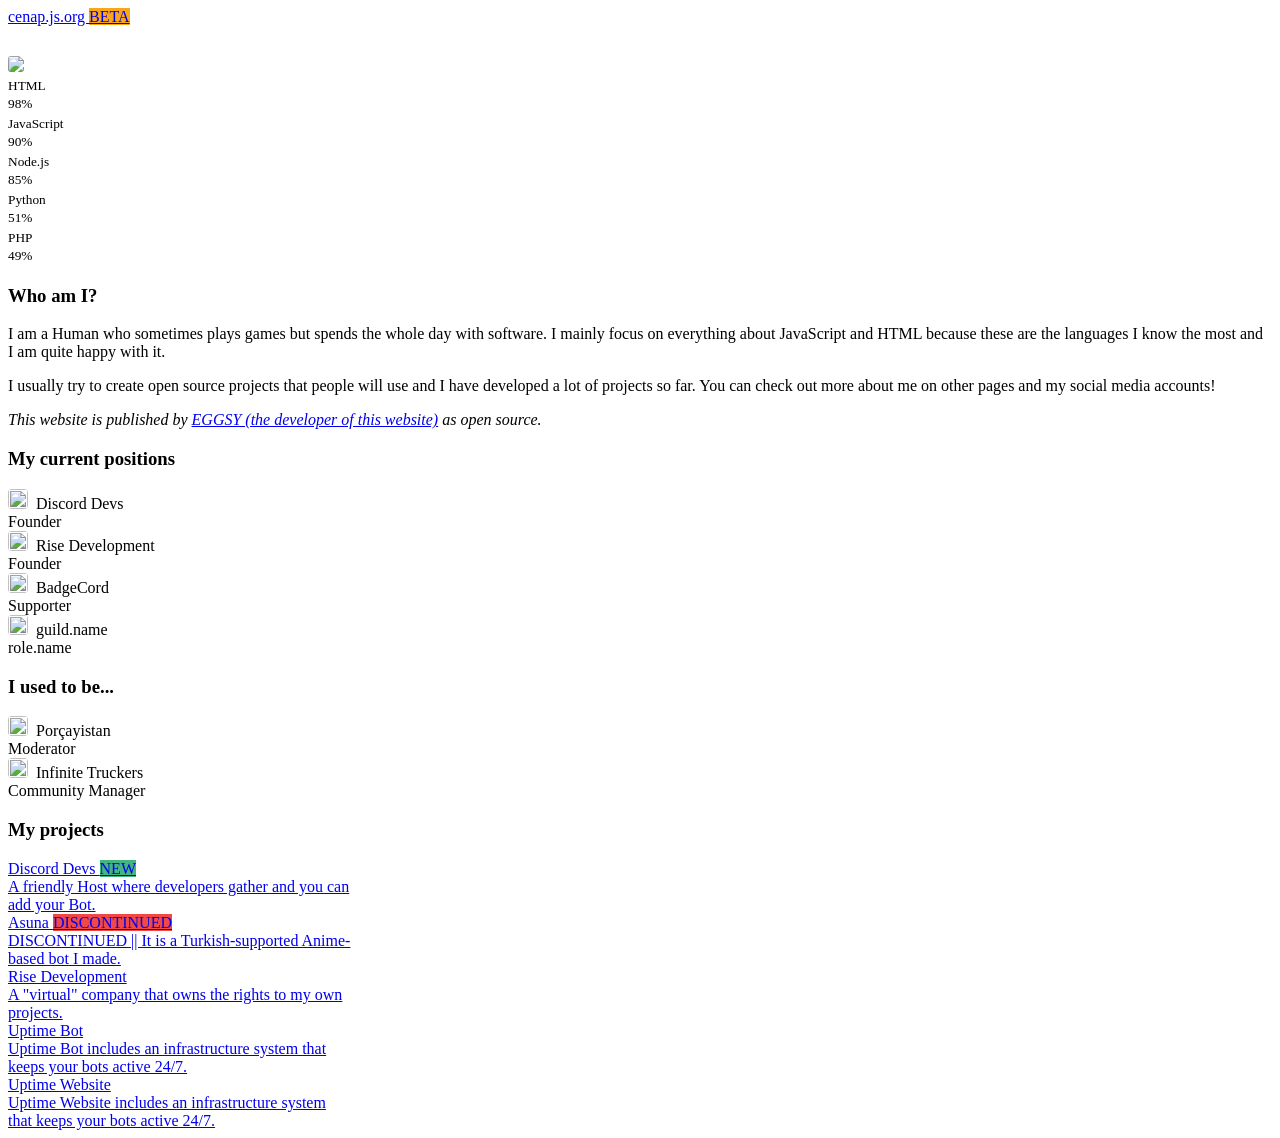
==== index.html @ 26b60f95 "Update index.html" ====
<!doctype html>
<html data-n-head-ssr lang="en">
  <head >
    <title>Homepage - cenap.js.org</title>
    <meta data-n-head="ssr" charset="utf-8">
    <meta data-n-head="ssr" data-hid="og:site_name" name="og:site_name" content="cenap.js.org">
    <meta data-n-head="ssr" name="viewport" content="width=device-width, initial-scale=1">
    <meta data-n-head="ssr" data-hid="theme-color" name="theme-color" content="#200505">
    <meta data-n-head="ssr" data-hid="description" name="description" content="cenap, Turkish developer who always tries to improve her skills, is currently working with HTML, JavaScript, PHP, Python.">
    <meta data-n-head="ssr" data-hid="og:description" name="og:description" content="cenap, Turkish developer who always tries to improve her skills, is currently working with HTML, JavaScript, PHP, Python.">
    <meta property="og:title" content="Homepage - cenap.js.org">
     <meta name="og:image" content="https://cdn.discordapp.com/attachments/734701699775725598/767096784459399178/WebsiteEmbedIcon.png">
    <link rel="shortcut icon" type="image/png" href="https://cdn.discordapp.com/attachments/734701699775725598/767096294295863336/WebsiteShortcutIconSADECE-RED.png" />
    <link data-n-head="ssr" rel="stylesheet" type="text/css" href="https://fonts.googleapis.com/css?family=Roboto:100,300,400,500,700,900&amp;display=swap">
    <link data-n-head="ssr" rel="stylesheet" type="text/css" href="https://cdn.jsdelivr.net/npm/@mdi/font@latest/css/materialdesignicons.min.css">
    <link type="text/css" rel="stylesheet" href="/css/cenap.css"/>

  </head>
  <body >
    <div data-server-rendered="true" id="__nuxt"><!----><div id="__layout"><div data-app="true" id="app" class="v-application v-application--is-ltr theme--dark" data-v-632c2c7b><div class="v-application--wrap"><header class="v-sheet theme--dark v-toolbar v-toolbar--dense v-app-bar v-app-bar--fixed" style="height:48px;margin-top:0px;transform:translateY(0px);left:0px;right:0px;" data-v-632c2c7b><div class="v-toolbar__content" style="height:48px;"><div class="container d-flex" data-v-632c2c7b><div class="logo" data-v-632c2c7b><a href="/" aria-current="page" title="Go to homepage" class="nuxt-link-exact-active nuxt-link-active" data-v-632c2c7b>cenap.js.org <span class="new v-align:middle text:xxsmall" style="background-color:#faa61a;" data-v-ecb990cc>BETA</span></a></div> <div class="spacer" data-v-632c2c7b></div> <div data-v-632c2c7b><small data-v-632c2c7b> </small></div></div></div></header> <div class="container page" data-v-632c2c7b><div class="row no-gutters" data-v-ecb990cc data-v-ecb990cc data-v-632c2c7b><div class="col col-2" data-v-ecb990cc data-v-ecb990cc><img src="https://cdn.discordapp.com/avatars/471783967167741964/a_9d729975618e6f426159a9eb03729690.webp" style="border-radius:3px;width:190px;" draggable="false"><div aria-label="personal-image" role="img" title="Do you think I am cute :3" class="v-image v-responsive avatar theme--dark" data-v-ecb990cc><div class="v-image__image v-image__image--preload v-image__image--cover" style="background-image:;background-position:center center;"></div><div class="v-responsive__content"></div></div> <div class="skills" data-v-ecb990cc><div data-v-ecb990cc><small data-v-ecb990cc>HTML</small> <div role="progressbar" aria-valuemin="0" aria-valuemax="100" aria-valuenow="98" class="v-progress-linear progress theme--dark" style="height:20px;" data-v-ecb990cc><div class="v-progress-linear__background" style="opacity:0.3;left:98%;width:20%;background-color:#e54c21;border-color:#e54c21;"></div><div class="v-progress-linear__buffer"></div><div class="v-progress-linear__determinate" style="width:98%;background-color:#e54c21;border-color:#e54c21;"></div><div class="v-progress-linear__content"><small data-v-ecb990cc>98%</small></div></div></div><div data-v-ecb990cc><small data-v-ecb990cc>JavaScript</small> <div role="progressbar" aria-valuemin="0" aria-valuemax="100" aria-valuenow="95" class="v-progress-linear progress theme--dark" style="height:20px;" data-v-ecb990cc><div class="v-progress-linear__background" style="opacity:0.3;left:90%;width:100%;background-color:#ffca28;border-color:#ffca28;"></div><div class="v-progress-linear__buffer"></div><div class="v-progress-linear__determinate" style="width:90%;background-color:#ffca28;border-color:#ffca28;"></div><div class="v-progress-linear__content"><small data-v-ecb990cc>90%</small></div></div></div><div data-v-ecb990cc><small data-v-ecb990cc>Node.js</small> <div role="progressbar" aria-valuemin="0" aria-valuemax="100" aria-valuenow="85" class="v-progress-linear progress theme--dark" style="height:20px;" data-v-ecb990cc><div class="v-progress-linear__background" style="opacity:0.3;left:85%;width:15%;background-color:#75ac64;border-color:#75ac64;"></div><div class="v-progress-linear__buffer"></div><div class="v-progress-linear__determinate" style="width:85%;background-color:#75ac64;border-color:#75ac64;"></div><div class="v-progress-linear__content"><small data-v-ecb990cc>85%</small></div></div></div><div data-v-ecb990cc><small data-v-ecb990cc>Python</small> <div role="progressbar" aria-valuemin="0" aria-valuemax="100" aria-valuenow="49" class="v-progress-linear progress theme--dark" style="height:20px;" data-v-ecb990cc><div class="v-progress-linear__background" style="opacity:0.3;left:51%;width:100%;background-color:#386e9d;border-color:#386e9d;"></div><div class="v-progress-linear__buffer"></div><div class="v-progress-linear__determinate" style="width:51%;background-color:#386e9d;border-color:#386e9d;"></div><div class="v-progress-linear__content"><small data-v-ecb990cc>51%</small></div></div></div><div data-v-ecb990cc><small data-v-ecb990cc>PHP</small> <div role="progressbar" aria-valuemin="0" aria-valuemax="100" aria-valuenow="51" class="v-progress-linear progress theme--dark" style="height:20px;" data-v-ecb990cc><div class="v-progress-linear__background" style="opacity:0.3;left:49%;width:100%;background-color:#777bb3;border-color:#777bb3;"></div><div class="v-progress-linear__buffer"></div><div class="v-progress-linear__determinate" style="width:49%;background-color:#777bb3;border-color:#777bb3;"></div><div class="v-progress-linear__content"><small data-v-ecb990cc>49%</small></div></div></div></div> <div class="socials" data-v-ecb990cc><div data-v-ecb990cc><a href="https://youtube.com/c/cenapdev" target="_blank" class="v-btn v-btn--flat v-btn--icon v-btn--round theme--dark v-size--default"><span class="v-btn__content"><i aria-hidden="true" class="v-icon notranslate mdi mdi-youtube theme--dark"></i></span></a><a href="https://twitter.com/cenapdev_" target="_blank" class="v-btn v-btn--flat v-btn--icon v-btn--round theme--dark v-size--default"><span class="v-btn__content"><i aria-hidden="true" class="v-icon notranslate mdi mdi-twitter theme--dark"></i></span></a><a href="https://discord.gg/T4BMtSu" target="_blank" class="v-btn v-btn--flat v-btn--icon v-btn--round theme--dark v-size--default"><span class="v-btn__content"><i aria-hidden="true" class="v-icon notranslate mdi mdi-discord theme--dark"></i></span></a><a href="https://instagram.com/cenapdev_" target="_blank" class="v-btn v-btn--flat v-btn--icon v-btn--round theme--dark v-size--default"><span class="v-btn__content"><i aria-hidden="true" class="v-icon notranslate mdi mdi-instagram theme--dark"></i></span></a><a href="https://github.com/cenapdev" target="_blank" class="v-btn v-btn--flat v-btn--icon v-btn--round theme--dark v-size--default"><span class="v-btn__content"><i aria-hidden="true" class="v-icon notranslate mdi mdi-github theme--dark"></i></span></a></div></div></div> <div class="information col-md-5 col" data-v-ecb990cc data-v-ecb990cc><h3 class="font-weight-light text-uppercase" data-v-ecb990cc>Who am I?</h3> <p data-v-ecb990cc>
      I am a Human who sometimes plays games but spends the whole day with software.
      I mainly focus on everything about JavaScript and HTML because these are the languages I know the most and I am quite happy with it.
    </p> <p data-v-ecb990cc>
      I usually try to create open source projects that people will use and I have developed a lot of projects so far.
      You can check out more about me on other pages and my social media accounts!
    </p>
       <p data-v-ecb990cc>
        <i>This website is published by <a href="https://eggsy.xyz" target="_blank" class="text-decoration-none" data-v-ecb990cc>EGGSY (the developer of this website)</a> as open source.</i>
    </p>
      <h3 class="font-weight-light text-uppercase" data-v-ecb990cc>My current positions</h3> <div class="positions" data-v-ecb990cc><div data-v-ecb990cc><div data-v-ecb990cc><div aria-label="logo" role="img" class="v-image v-responsive logo theme--dark" data-v-ecb990cc><div class="v-image__image v-image__image--preload v-image__image--cover" style="background-image:;background-position:center center;"></div><div class="v-responsive__content"></div></div><img src="https://cdn.discordapp.com/attachments/734701699775725598/766994392363171850/discorddevs.png" style="width:20px;height:20px;border-radius:4px;" draggable="false"><span data-v-ecb990cc> &nbsp;Discord Devs</span></div> <div data-v-ecb990cc><span data-v-ecb990cc>Founder</span> <a href="https://discord.gg/T4BMtSu" target="_blank" data-v-ecb990cc><i aria-hidden="true" class="v-icon notranslate mdi mdi-open-in-new theme--dark" data-v-ecb990cc></i></a></div></div><div data-v-ecb990cc><div data-v-ecb990cc><div aria-label="logo" role="img" class="v-image v-responsive logo theme--dark" data-v-ecb990cc><div class="v-image__image v-image__image--preload v-image__image--cover" style="background-image:;background-position:center center;"></div><div class="v-responsive__content"></div></div><img src="https://cdn.discordapp.com/attachments/734701699775725598/766999861459419136/Rise_Dev.png" style="width:20px;height:20px;border-radius:4px;" draggable="false"><span data-v-ecb990cc> &nbsp;Rise Development</span></div> <div data-v-ecb990cc><span data-v-ecb990cc>Founder</span> <a href="https://github.com/Rise-Development/?utm_source=cenap.js.org" target="_blank" data-v-ecb990cc><i aria-hidden="true" class="v-icon notranslate mdi mdi-open-in-new theme--dark" data-v-ecb990cc></i></a></div></div><div data-v-ecb990cc><div data-v-ecb990cc><div aria-label="logo" role="img" class="v-image v-responsive logo theme--dark" data-v-ecb990cc><div class="v-image__image v-image__image--preload v-image__image--cover" style="background-image:;background-position:center center;"></div><div class="v-responsive__content"></div></div><img src="https://pro2-bar-s3-cdn-cf.myportfolio.com/b49e149a-827f-40ef-a08c-d4e674d45b8f/1e132fae-1800-4d84-b42d-f4797f6badba_carw_1x1x32.png?h=920f38ac380dfebbf0f6cbce3c2b706e" style="width:20px;height:20px;border-radius:4px;" draggable="false"><span data-v-ecb990cc> &nbsp;BadgeCord</span></div> <div data-v-ecb990cc><span data-v-ecb990cc>Supporter</span> <a href="https://badgecord.com/?utm_source=cenap.js.org" target="_blank" data-v-ecb990cc><i aria-hidden="true" class="v-icon notranslate mdi mdi-open-in-new theme--dark" data-v-ecb990cc></i></a></div></div><div data-v-ecb990cc><div data-v-ecb990cc><div aria-label="logo" role="img" class="v-image v-responsive logo theme--dark" data-v-ecb990cc><div class="v-image__image v-image__image--preload v-image__image--cover" style="background-image:;background-position:center center;"></div><div class="v-responsive__content"></div></div><img src="https://cdn.discordapp.com/attachments/734701699775725598/767002780337963058/noMedia.png" style="width:20px;height:20px;border-radius:4px;" draggable="false"><span data-v-ecb990cc> &nbsp;guild.name</span></div> <div data-v-ecb990cc><span data-v-ecb990cc>role.name</span> <a href="#https://domain/?utm_source=cenap.js.org" data-v-ecb990cc><i aria-hidden="true" class="v-icon notranslate mdi mdi-open-in-new theme--dark" data-v-ecb990cc></i></a></div></div></div> <h3 class="font-weight-light text-uppercase" data-v-ecb990cc>I used to be...</h3> <div class="positions" data-v-ecb990cc><div data-v-ecb990cc><div data-v-ecb990cc><div aria-label="logo" role="img" class="v-image v-responsive logo theme--dark" data-v-ecb990cc><div class="v-image__image v-image__image--preload v-image__image--cover" style="background-image:;background-position:center center;"></div><div class="v-responsive__content"></div></div><img src="https://images.genius.com/15eac2596aab1b0902d4ccf4a48165ef.640x640x1.jpg" style="width:20px;height:20px;border-radius:4px;" draggable="false"><span data-v-ecb990cc> &nbsp;Porçayistan</span></div> <div data-v-ecb990cc><span data-v-ecb990cc>Moderator</span> <a href="http://porcay.com/?utm_source=cenap.js.org" target="_blank" data-v-ecb990cc><i aria-hidden="true" class="v-icon notranslate mdi mdi-open-in-new theme--dark" data-v-ecb990cc></i></a></div></div><div data-v-ecb990cc><div data-v-ecb990cc><div aria-label="logo" role="img" class="v-image v-responsive logo theme--dark" data-v-ecb990cc><div class="v-image__image v-image__image--preload v-image__image--cover" style="background-image:;background-position:center center;"></div><div class="v-responsive__content"></div></div><img src="https://pbs.twimg.com/profile_images/1230531529505484806/ONc5TBfo_400x400.jpg" style="width:20px;height:20px;border-radius:4px;" draggable="false"><span data-v-ecb990cc> &nbsp;Infinite Truckers</span></div> <div data-v-ecb990cc><span data-v-ecb990cc>Community Manager</span> <a href="https://infinitetruckers.com/?utm_source=cenap.js.org" target="_blank" data-v-ecb990cc><i aria-hidden="true" class="v-icon notranslate mdi mdi-open-in-new theme--dark" data-v-ecb990cc></i></a></div></div></div></div> <div class="projects col" data-v-ecb990cc data-v-ecb990cc><h3 class="font-weight-light text-uppercase" data-v-ecb990cc>My projects</h3> <div class="cards" data-v-ecb990cc><div tabindex="0" class="v-card v-card--link v-sheet theme--dark" style="max-width:344px;" data-v-ecb990cc><a href="https://discord.gg/T4BMtSu" target="_blank" class="text-decoration-none"><div tabindex="-1" class="v-list-item v-list-item--three-line theme--dark" data-v-ecb990cc><div class="v-list-item__content" data-v-ecb990cc><div class="v-list-item__title mb-2" data-v-ecb990cc>
              Discord Devs
      <span class="new v-align:middle text:xxsmall" style="background-color:#43b581;" data-v-ecb990cc>NEW</span></div> <div class="v-list-item__subtitle" data-v-ecb990cc>A friendly Host where developers gather and you can add your Bot.</div></div></div></a></div><div tabindex="0" class="v-card v-card--link v-sheet theme--dark" style="max-width:344px;" data-v-ecb990cc><a href="https://top.gg/bot/689171084867665989/?utm_source=cenap.js.org" target="_blank" class="text-decoration-none"><div tabindex="-1" class="v-list-item v-list-item--three-line theme--dark" data-v-ecb990cc><div class="v-list-item__content" data-v-ecb990cc><div class="v-list-item__title mb-2" data-v-ecb990cc>
              Asuna
              <span class="new v-align:middle text:xxsmall" style="background-color:#f04747;" data-v-ecb990cc>DISCONTINUED</span></div> <div class="v-list-item__subtitle" data-v-ecb990cc>DISCONTINUED || It is a Turkish-supported Anime-based bot I made.</div></div></div></div><div tabindex="0" class="v-card v-card--link v-sheet theme--dark" style="max-width:344px;" data-v-ecb990cc><a href="https://github.com/Rise-Development/?utm_source=cenap.js.org" target="_blank" class="text-decoration-none"><div tabindex="-1" class="v-list-item v-list-item--three-line theme--dark" data-v-ecb990cc><div class="v-list-item__content" data-v-ecb990cc><div class="v-list-item__title mb-2" data-v-ecb990cc>
              Rise Development
      <!----></div> <div class="v-list-item__subtitle" data-v-ecb990cc>A "virtual" company that owns the rights to my own projects.</div></div></div></a></div><div tabindex="0" class="v-card v-card--link v-sheet theme--dark" style="max-width:344px;" data-v-ecb990cc><a href="https://github.com/cenapdev/uptime-bot/?utm_source=cenap.js.org" target="_blank" class="text-decoration-none"><div tabindex="-1" class="v-list-item v-list-item--three-line theme--dark" data-v-ecb990cc><div class="v-list-item__content" data-v-ecb990cc><div class="v-list-item__title mb-2" data-v-ecb990cc>
              Uptime Bot
      <!----></div> <div class="v-list-item__subtitle" data-v-ecb990cc>Uptime Bot includes an infrastructure system that keeps your bots active 24/7.</div></div></div></a></div><div tabindex="0" class="v-card v-card--link v-sheet theme--dark" style="max-width:344px;" data-v-ecb990cc><a href="https://github.com/cenapdev/uptime-website-v1/?utm_source=cenap.js.org" target="_blank" class="text-decoration-none"><div tabindex="-1" class="v-list-item v-list-item--three-line theme--dark" data-v-ecb990cc><div class="v-list-item__content" data-v-ecb990cc><div class="v-list-item__title mb-2" data-v-ecb990cc>
              Uptime Website
      <!----></div> <div class="v-list-item__subtitle" data-v-ecb990cc>Uptime Website includes an infrastructure system that keeps your bots active 24/7.</div></div></div></a></div></div></div></div></div></div></div></div></div><script>window.__NUXT__={layout:"default",data:[{}],fetch:[],error:null,state:{},serverRendered:true,routePath:"\u002F",config:{}};</script><script src="/_nuxt/779f1a2.js" defer></script><script src="/_nuxt/7b6d02f.js" defer></script><script src="/_nuxt/b9c6d17.js" defer></script><script src="/_nuxt/cc44977.js" defer></script><script src="/_nuxt/c17c181.js" defer></script><script src="/_nuxt/d9a7126.js" defer></script>
  </body>
</html>
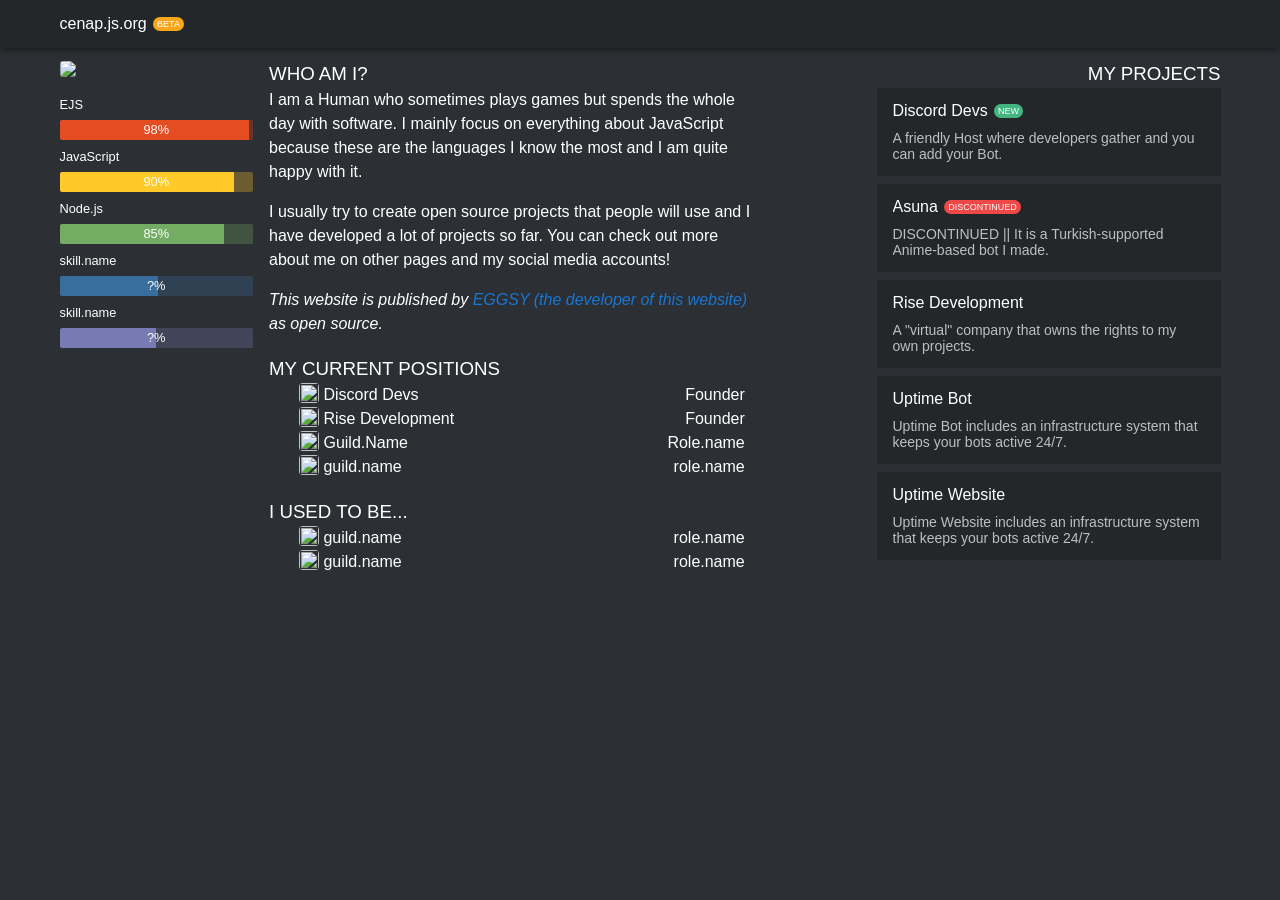
==== commit db46b3f7: "Update index.html" ====
--- a/index.html
+++ b/index.html
@@ -7,8 +7,8 @@
     <meta data-n-head="ssr" data-hid="og:site_name" name="og:site_name" content="cenap.js.org">
     <meta data-n-head="ssr" name="viewport" content="width=device-width, initial-scale=1">
     <meta data-n-head="ssr" data-hid="theme-color" name="theme-color" content="#200505">
-    <meta data-n-head="ssr" data-hid="description" name="description" content="cenap, Turkish developer who always tries to improve her skills, is currently working with HTML, JavaScript, PHP, Python.">
-    <meta data-n-head="ssr" data-hid="og:description" name="og:description" content="cenap, Turkish developer who always tries to improve her skills, is currently working with HTML, JavaScript, PHP, Python.">
+    <meta data-n-head="ssr" data-hid="description" name="description" content="cenap, Turkish developer who always tries to improve her skills, is currently working with HTML, JavaScript.">
+    <meta data-n-head="ssr" data-hid="og:description" name="og:description" content="cenap, Turkish developer who always tries to improve her skills, is currently working with HTML, JavaScript.">
     <meta property="og:title" content="Homepage - cenap.js.org">
      <meta name="og:image" content="https://cdn.discordapp.com/attachments/734701699775725598/767096784459399178/WebsiteEmbedIcon.png">
     <link rel="shortcut icon" type="image/png" href="https://cdn.discordapp.com/attachments/734701699775725598/767096294295863336/WebsiteShortcutIconSADECE-RED.png" />
@@ -18,9 +18,9 @@
 
   </head>
   <body >
-    <div data-server-rendered="true" id="__nuxt"><!----><div id="__layout"><div data-app="true" id="app" class="v-application v-application--is-ltr theme--dark" data-v-632c2c7b><div class="v-application--wrap"><header class="v-sheet theme--dark v-toolbar v-toolbar--dense v-app-bar v-app-bar--fixed" style="height:48px;margin-top:0px;transform:translateY(0px);left:0px;right:0px;" data-v-632c2c7b><div class="v-toolbar__content" style="height:48px;"><div class="container d-flex" data-v-632c2c7b><div class="logo" data-v-632c2c7b><a href="/" aria-current="page" title="Go to homepage" class="nuxt-link-exact-active nuxt-link-active" data-v-632c2c7b>cenap.js.org <span class="new v-align:middle text:xxsmall" style="background-color:#faa61a;" data-v-ecb990cc>BETA</span></a></div> <div class="spacer" data-v-632c2c7b></div> <div data-v-632c2c7b><small data-v-632c2c7b> </small></div></div></div></header> <div class="container page" data-v-632c2c7b><div class="row no-gutters" data-v-ecb990cc data-v-ecb990cc data-v-632c2c7b><div class="col col-2" data-v-ecb990cc data-v-ecb990cc><img src="https://cdn.discordapp.com/avatars/471783967167741964/a_9d729975618e6f426159a9eb03729690.webp" style="border-radius:3px;width:190px;" draggable="false"><div aria-label="personal-image" role="img" title="Do you think I am cute :3" class="v-image v-responsive avatar theme--dark" data-v-ecb990cc><div class="v-image__image v-image__image--preload v-image__image--cover" style="background-image:;background-position:center center;"></div><div class="v-responsive__content"></div></div> <div class="skills" data-v-ecb990cc><div data-v-ecb990cc><small data-v-ecb990cc>HTML</small> <div role="progressbar" aria-valuemin="0" aria-valuemax="100" aria-valuenow="98" class="v-progress-linear progress theme--dark" style="height:20px;" data-v-ecb990cc><div class="v-progress-linear__background" style="opacity:0.3;left:98%;width:20%;background-color:#e54c21;border-color:#e54c21;"></div><div class="v-progress-linear__buffer"></div><div class="v-progress-linear__determinate" style="width:98%;background-color:#e54c21;border-color:#e54c21;"></div><div class="v-progress-linear__content"><small data-v-ecb990cc>98%</small></div></div></div><div data-v-ecb990cc><small data-v-ecb990cc>JavaScript</small> <div role="progressbar" aria-valuemin="0" aria-valuemax="100" aria-valuenow="95" class="v-progress-linear progress theme--dark" style="height:20px;" data-v-ecb990cc><div class="v-progress-linear__background" style="opacity:0.3;left:90%;width:100%;background-color:#ffca28;border-color:#ffca28;"></div><div class="v-progress-linear__buffer"></div><div class="v-progress-linear__determinate" style="width:90%;background-color:#ffca28;border-color:#ffca28;"></div><div class="v-progress-linear__content"><small data-v-ecb990cc>90%</small></div></div></div><div data-v-ecb990cc><small data-v-ecb990cc>Node.js</small> <div role="progressbar" aria-valuemin="0" aria-valuemax="100" aria-valuenow="85" class="v-progress-linear progress theme--dark" style="height:20px;" data-v-ecb990cc><div class="v-progress-linear__background" style="opacity:0.3;left:85%;width:15%;background-color:#75ac64;border-color:#75ac64;"></div><div class="v-progress-linear__buffer"></div><div class="v-progress-linear__determinate" style="width:85%;background-color:#75ac64;border-color:#75ac64;"></div><div class="v-progress-linear__content"><small data-v-ecb990cc>85%</small></div></div></div><div data-v-ecb990cc><small data-v-ecb990cc>Python</small> <div role="progressbar" aria-valuemin="0" aria-valuemax="100" aria-valuenow="49" class="v-progress-linear progress theme--dark" style="height:20px;" data-v-ecb990cc><div class="v-progress-linear__background" style="opacity:0.3;left:51%;width:100%;background-color:#386e9d;border-color:#386e9d;"></div><div class="v-progress-linear__buffer"></div><div class="v-progress-linear__determinate" style="width:51%;background-color:#386e9d;border-color:#386e9d;"></div><div class="v-progress-linear__content"><small data-v-ecb990cc>51%</small></div></div></div><div data-v-ecb990cc><small data-v-ecb990cc>PHP</small> <div role="progressbar" aria-valuemin="0" aria-valuemax="100" aria-valuenow="51" class="v-progress-linear progress theme--dark" style="height:20px;" data-v-ecb990cc><div class="v-progress-linear__background" style="opacity:0.3;left:49%;width:100%;background-color:#777bb3;border-color:#777bb3;"></div><div class="v-progress-linear__buffer"></div><div class="v-progress-linear__determinate" style="width:49%;background-color:#777bb3;border-color:#777bb3;"></div><div class="v-progress-linear__content"><small data-v-ecb990cc>49%</small></div></div></div></div> <div class="socials" data-v-ecb990cc><div data-v-ecb990cc><a href="https://youtube.com/c/cenapdev" target="_blank" class="v-btn v-btn--flat v-btn--icon v-btn--round theme--dark v-size--default"><span class="v-btn__content"><i aria-hidden="true" class="v-icon notranslate mdi mdi-youtube theme--dark"></i></span></a><a href="https://twitter.com/cenapdev_" target="_blank" class="v-btn v-btn--flat v-btn--icon v-btn--round theme--dark v-size--default"><span class="v-btn__content"><i aria-hidden="true" class="v-icon notranslate mdi mdi-twitter theme--dark"></i></span></a><a href="https://discord.gg/T4BMtSu" target="_blank" class="v-btn v-btn--flat v-btn--icon v-btn--round theme--dark v-size--default"><span class="v-btn__content"><i aria-hidden="true" class="v-icon notranslate mdi mdi-discord theme--dark"></i></span></a><a href="https://instagram.com/cenapdev_" target="_blank" class="v-btn v-btn--flat v-btn--icon v-btn--round theme--dark v-size--default"><span class="v-btn__content"><i aria-hidden="true" class="v-icon notranslate mdi mdi-instagram theme--dark"></i></span></a><a href="https://github.com/cenapdev" target="_blank" class="v-btn v-btn--flat v-btn--icon v-btn--round theme--dark v-size--default"><span class="v-btn__content"><i aria-hidden="true" class="v-icon notranslate mdi mdi-github theme--dark"></i></span></a></div></div></div> <div class="information col-md-5 col" data-v-ecb990cc data-v-ecb990cc><h3 class="font-weight-light text-uppercase" data-v-ecb990cc>Who am I?</h3> <p data-v-ecb990cc>
+    <div data-server-rendered="true" id="__nuxt"><!----><div id="__layout"><div data-app="true" id="app" class="v-application v-application--is-ltr theme--dark" data-v-632c2c7b><div class="v-application--wrap"><header class="v-sheet theme--dark v-toolbar v-toolbar--dense v-app-bar v-app-bar--fixed" style="height:48px;margin-top:0px;transform:translateY(0px);left:0px;right:0px;" data-v-632c2c7b><div class="v-toolbar__content" style="height:48px;"><div class="container d-flex" data-v-632c2c7b><div class="logo" data-v-632c2c7b><a href="/" aria-current="page" title="Go to homepage" class="nuxt-link-exact-active nuxt-link-active" data-v-632c2c7b>cenap.js.org <span class="new v-align:middle text:xxsmall" style="background-color:#faa61a;" data-v-ecb990cc>BETA</span></a></div> <div class="spacer" data-v-632c2c7b></div> <div data-v-632c2c7b><small data-v-632c2c7b> </small></div></div></div></header> <div class="container page" data-v-632c2c7b><div class="row no-gutters" data-v-ecb990cc data-v-ecb990cc data-v-632c2c7b><div class="col col-2" data-v-ecb990cc data-v-ecb990cc><img src="https://cdn.discordapp.com/avatars/471783967167741964/a_9d729975618e6f426159a9eb03729690.webp" style="border-radius:3px;width:190px;" draggable="false"><div aria-label="personal-image" role="img" title="Do you think I am cute :3" class="v-image v-responsive avatar theme--dark" data-v-ecb990cc><div class="v-image__image v-image__image--preload v-image__image--cover" style="background-image:;background-position:center center;"></div><div class="v-responsive__content"></div></div> <div class="skills" data-v-ecb990cc><div data-v-ecb990cc><small data-v-ecb990cc>EJS</small> <div role="progressbar" aria-valuemin="0" aria-valuemax="100" aria-valuenow="98" class="v-progress-linear progress theme--dark" style="height:20px;" data-v-ecb990cc><div class="v-progress-linear__background" style="opacity:0.3;left:98%;width:20%;background-color:#e54c21;border-color:#e54c21;"></div><div class="v-progress-linear__buffer"></div><div class="v-progress-linear__determinate" style="width:98%;background-color:#e54c21;border-color:#e54c21;"></div><div class="v-progress-linear__content"><small data-v-ecb990cc>98%</small></div></div></div><div data-v-ecb990cc><small data-v-ecb990cc>JavaScript</small> <div role="progressbar" aria-valuemin="0" aria-valuemax="100" aria-valuenow="95" class="v-progress-linear progress theme--dark" style="height:20px;" data-v-ecb990cc><div class="v-progress-linear__background" style="opacity:0.3;left:90%;width:100%;background-color:#ffca28;border-color:#ffca28;"></div><div class="v-progress-linear__buffer"></div><div class="v-progress-linear__determinate" style="width:90%;background-color:#ffca28;border-color:#ffca28;"></div><div class="v-progress-linear__content"><small data-v-ecb990cc>90%</small></div></div></div><div data-v-ecb990cc><small data-v-ecb990cc>Node.js</small> <div role="progressbar" aria-valuemin="0" aria-valuemax="100" aria-valuenow="85" class="v-progress-linear progress theme--dark" style="height:20px;" data-v-ecb990cc><div class="v-progress-linear__background" style="opacity:0.3;left:85%;width:15%;background-color:#75ac64;border-color:#75ac64;"></div><div class="v-progress-linear__buffer"></div><div class="v-progress-linear__determinate" style="width:85%;background-color:#75ac64;border-color:#75ac64;"></div><div class="v-progress-linear__content"><small data-v-ecb990cc>85%</small></div></div></div><div data-v-ecb990cc><small data-v-ecb990cc>skill.name</small> <div role="progressbar" aria-valuemin="0" aria-valuemax="100" aria-valuenow="50" class="v-progress-linear progress theme--dark" style="height:20px;" data-v-ecb990cc><div class="v-progress-linear__background" style="opacity:0.3;left:51%;width:100%;background-color:#386e9d;border-color:#386e9d;"></div><div class="v-progress-linear__buffer"></div><div class="v-progress-linear__determinate" style="width:51%;background-color:#386e9d;border-color:#386e9d;"></div><div class="v-progress-linear__content"><small data-v-ecb990cc>?%</small></div></div></div><div data-v-ecb990cc><small data-v-ecb990cc>skill.name</small> <div role="progressbar" aria-valuemin="0" aria-valuemax="100" aria-valuenow="51" class="v-progress-linear progress theme--dark" style="height:20px;" data-v-ecb990cc><div class="v-progress-linear__background" style="opacity:0.3;left:50%;width:100%;background-color:#777bb3;border-color:#777bb3;"></div><div class="v-progress-linear__buffer"></div><div class="v-progress-linear__determinate" style="width:50%;background-color:#777bb3;border-color:#777bb3;"></div><div class="v-progress-linear__content"><small data-v-ecb990cc>?%</small></div></div></div></div> <div class="socials" data-v-ecb990cc><div data-v-ecb990cc><a href="https://www.youtube.com/channel/UC4ub_Yv0e00lEwMNX400HOg?view_as=subscriber" target="_blank" class="v-btn v-btn--flat v-btn--icon v-btn--round theme--dark v-size--default"><span class="v-btn__content"><i aria-hidden="true" class="v-icon notranslate mdi mdi-youtube theme--dark"></i></span></a><a href="https://twitter.com/cenapp3" target="_blank" class="v-btn v-btn--flat v-btn--icon v-btn--round theme--dark v-size--default"><span class="v-btn__content"><i aria-hidden="true" class="v-icon notranslate mdi mdi-twitter theme--dark"></i></span></a><a href="https://discord.gg/T4BMtSu" target="_blank" class="v-btn v-btn--flat v-btn--icon v-btn--round theme--dark v-size--default"><span class="v-btn__content"><i aria-hidden="true" class="v-icon notranslate mdi mdi-discord theme--dark"></i></span></a><a href="https://instagram.com/thekafasizlik.exe" target="_blank" class="v-btn v-btn--flat v-btn--icon v-btn--round theme--dark v-size--default"><span class="v-btn__content"><i aria-hidden="true" class="v-icon notranslate mdi mdi-instagram theme--dark"></i></span></a><a href="https://github.com/cenapyuce" target="_blank" class="v-btn v-btn--flat v-btn--icon v-btn--round theme--dark v-size--default"><span class="v-btn__content"><i aria-hidden="true" class="v-icon notranslate mdi mdi-github theme--dark"></i></span></a></div></div></div> <div class="information col-md-5 col" data-v-ecb990cc data-v-ecb990cc><h3 class="font-weight-light text-uppercase" data-v-ecb990cc>Who am I?</h3> <p data-v-ecb990cc>
       I am a Human who sometimes plays games but spends the whole day with software.
-      I mainly focus on everything about JavaScript and HTML because these are the languages I know the most and I am quite happy with it.
+      I mainly focus on everything about JavaScript  because these are the languages I know the most and I am quite happy with it.
     </p> <p data-v-ecb990cc>
       I usually try to create open source projects that people will use and I have developed a lot of projects so far.
       You can check out more about me on other pages and my social media accounts!
@@ -28,7 +28,8 @@
        <p data-v-ecb990cc>
         <i>This website is published by <a href="https://eggsy.xyz" target="_blank" class="text-decoration-none" data-v-ecb990cc>EGGSY (the developer of this website)</a> as open source.</i>
     </p>
-      <h3 class="font-weight-light text-uppercase" data-v-ecb990cc>My current positions</h3> <div class="positions" data-v-ecb990cc><div data-v-ecb990cc><div data-v-ecb990cc><div aria-label="logo" role="img" class="v-image v-responsive logo theme--dark" data-v-ecb990cc><div class="v-image__image v-image__image--preload v-image__image--cover" style="background-image:;background-position:center center;"></div><div class="v-responsive__content"></div></div><img src="https://cdn.discordapp.com/attachments/734701699775725598/766994392363171850/discorddevs.png" style="width:20px;height:20px;border-radius:4px;" draggable="false"><span data-v-ecb990cc> &nbsp;Discord Devs</span></div> <div data-v-ecb990cc><span data-v-ecb990cc>Founder</span> <a href="https://discord.gg/T4BMtSu" target="_blank" data-v-ecb990cc><i aria-hidden="true" class="v-icon notranslate mdi mdi-open-in-new theme--dark" data-v-ecb990cc></i></a></div></div><div data-v-ecb990cc><div data-v-ecb990cc><div aria-label="logo" role="img" class="v-image v-responsive logo theme--dark" data-v-ecb990cc><div class="v-image__image v-image__image--preload v-image__image--cover" style="background-image:;background-position:center center;"></div><div class="v-responsive__content"></div></div><img src="https://cdn.discordapp.com/attachments/734701699775725598/766999861459419136/Rise_Dev.png" style="width:20px;height:20px;border-radius:4px;" draggable="false"><span data-v-ecb990cc> &nbsp;Rise Development</span></div> <div data-v-ecb990cc><span data-v-ecb990cc>Founder</span> <a href="https://github.com/Rise-Development/?utm_source=cenap.js.org" target="_blank" data-v-ecb990cc><i aria-hidden="true" class="v-icon notranslate mdi mdi-open-in-new theme--dark" data-v-ecb990cc></i></a></div></div><div data-v-ecb990cc><div data-v-ecb990cc><div aria-label="logo" role="img" class="v-image v-responsive logo theme--dark" data-v-ecb990cc><div class="v-image__image v-image__image--preload v-image__image--cover" style="background-image:;background-position:center center;"></div><div class="v-responsive__content"></div></div><img src="https://pro2-bar-s3-cdn-cf.myportfolio.com/b49e149a-827f-40ef-a08c-d4e674d45b8f/1e132fae-1800-4d84-b42d-f4797f6badba_carw_1x1x32.png?h=920f38ac380dfebbf0f6cbce3c2b706e" style="width:20px;height:20px;border-radius:4px;" draggable="false"><span data-v-ecb990cc> &nbsp;BadgeCord</span></div> <div data-v-ecb990cc><span data-v-ecb990cc>Supporter</span> <a href="https://badgecord.com/?utm_source=cenap.js.org" target="_blank" data-v-ecb990cc><i aria-hidden="true" class="v-icon notranslate mdi mdi-open-in-new theme--dark" data-v-ecb990cc></i></a></div></div><div data-v-ecb990cc><div data-v-ecb990cc><div aria-label="logo" role="img" class="v-image v-responsive logo theme--dark" data-v-ecb990cc><div class="v-image__image v-image__image--preload v-image__image--cover" style="background-image:;background-position:center center;"></div><div class="v-responsive__content"></div></div><img src="https://cdn.discordapp.com/attachments/734701699775725598/767002780337963058/noMedia.png" style="width:20px;height:20px;border-radius:4px;" draggable="false"><span data-v-ecb990cc> &nbsp;guild.name</span></div> <div data-v-ecb990cc><span data-v-ecb990cc>role.name</span> <a href="#https://domain/?utm_source=cenap.js.org" data-v-ecb990cc><i aria-hidden="true" class="v-icon notranslate mdi mdi-open-in-new theme--dark" data-v-ecb990cc></i></a></div></div></div> <h3 class="font-weight-light text-uppercase" data-v-ecb990cc>I used to be...</h3> <div class="positions" data-v-ecb990cc><div data-v-ecb990cc><div data-v-ecb990cc><div aria-label="logo" role="img" class="v-image v-responsive logo theme--dark" data-v-ecb990cc><div class="v-image__image v-image__image--preload v-image__image--cover" style="background-image:;background-position:center center;"></div><div class="v-responsive__content"></div></div><img src="https://images.genius.com/15eac2596aab1b0902d4ccf4a48165ef.640x640x1.jpg" style="width:20px;height:20px;border-radius:4px;" draggable="false"><span data-v-ecb990cc> &nbsp;Porçayistan</span></div> <div data-v-ecb990cc><span data-v-ecb990cc>Moderator</span> <a href="http://porcay.com/?utm_source=cenap.js.org" target="_blank" data-v-ecb990cc><i aria-hidden="true" class="v-icon notranslate mdi mdi-open-in-new theme--dark" data-v-ecb990cc></i></a></div></div><div data-v-ecb990cc><div data-v-ecb990cc><div aria-label="logo" role="img" class="v-image v-responsive logo theme--dark" data-v-ecb990cc><div class="v-image__image v-image__image--preload v-image__image--cover" style="background-image:;background-position:center center;"></div><div class="v-responsive__content"></div></div><img src="https://pbs.twimg.com/profile_images/1230531529505484806/ONc5TBfo_400x400.jpg" style="width:20px;height:20px;border-radius:4px;" draggable="false"><span data-v-ecb990cc> &nbsp;Infinite Truckers</span></div> <div data-v-ecb990cc><span data-v-ecb990cc>Community Manager</span> <a href="https://infinitetruckers.com/?utm_source=cenap.js.org" target="_blank" data-v-ecb990cc><i aria-hidden="true" class="v-icon notranslate mdi mdi-open-in-new theme--dark" data-v-ecb990cc></i></a></div></div></div></div> <div class="projects col" data-v-ecb990cc data-v-ecb990cc><h3 class="font-weight-light text-uppercase" data-v-ecb990cc>My projects</h3> <div class="cards" data-v-ecb990cc><div tabindex="0" class="v-card v-card--link v-sheet theme--dark" style="max-width:344px;" data-v-ecb990cc><a href="https://discord.gg/T4BMtSu" target="_blank" class="text-decoration-none"><div tabindex="-1" class="v-list-item v-list-item--three-line theme--dark" data-v-ecb990cc><div class="v-list-item__content" data-v-ecb990cc><div class="v-list-item__title mb-2" data-v-ecb990cc>
+      <h3 class="font-weight-light text-uppercase" data-v-ecb990cc>My current positions</h3> <div class="positions" data-v-ecb990cc><div data-v-ecb990cc><div data-v-ecb990cc><div aria-label="logo" role="img" class="v-image v-responsive logo theme--dark" data-v-ecb990cc><div class="v-image__image v-image__image--preload v-image__image--cover" style="background-image:;background-position:center center;"></div><div class="v-responsive__content"></div></div><img src="https://cdn.discordapp.com/attachments/734701699775725598/766994392363171850/discorddevs.png" style="width:20px;height:20px;border-radius:4px;" draggable="false"><span data-v-ecb990cc> &nbsp;Discord Devs</span></div> <div data-v-ecb990cc><span data-v-ecb990cc>Founder</span> <a href="https://discord.gg/T4BMtSu" target="_blank" data-v-ecb990cc><i aria-hidden="true" class="v-icon notranslate mdi mdi-open-in-new theme--dark" data-v-ecb990cc></i></a></div></div><div data-v-ecb990cc><div data-v-ecb990cc><div aria-label="logo" role="img" class="v-image v-responsive logo theme--dark" data-v-ecb990cc><div class="v-image__image v-image__image--preload v-image__image--cover" style="background-image:;background-position:center center;"></div><div class="v-responsive__content"></div></div><img src="https://cdn.discordapp.com/attachments/734701699775725598/766999861459419136/Rise_Dev.png" style="width:20px;height:20px;border-radius:4px;" draggable="false"><span data-v-ecb990cc> &nbsp;Rise Development</span></div> <div data-v-ecb990cc><span data-v-ecb990cc>Founder</span> <a href="https://github.com/Rise-Development/?utm_source=cenap.js.org" target="_blank" data-v-ecb990cc><i aria-hidden="true" class="v-icon notranslate mdi mdi-open-in-new theme--dark" data-v-ecb990cc></i></a></div></div><div data-v-ecb990cc><div data-v-ecb990cc><div aria-label="logo" role="img" class="v-image v-responsive logo theme--dark" data-v-ecb990cc><div class="v-image__image v-image__image--preload v-image__image--cover" style="background-image:;background-position:center center;"></div>
+      <div class="v-responsive__content"></div></div><img src="https://cdn.discordapp.com/attachments/734701699775725598/767002780337963058/noMedia.png" style="width:20px;height:20px;border-radius:4px;" draggable="false"><span data-v-ecb990cc> &nbsp;Guild.Name</span></div> <div data-v-ecb990cc><span data-v-ecb990cc>Role.name</span> <a href="https://cenap.js.org/?utm_source=cenap.js.org" target="_blank" data-v-ecb990cc><i aria-hidden="true" class="v-icon notranslate mdi mdi-open-in-new theme--dark" data-v-ecb990cc></i></a></div></div><div data-v-ecb990cc><div data-v-ecb990cc><div aria-label="logo" role="img" class="v-image v-responsive logo theme--dark" data-v-ecb990cc><div class="v-image__image v-image__image--preload v-image__image--cover" style="background-image:;background-position:center center;"></div><div class="v-responsive__content"></div></div><img src="https://cdn.discordapp.com/attachments/734701699775725598/767002780337963058/noMedia.png" style="width:20px;height:20px;border-radius:4px;" draggable="false"><span data-v-ecb990cc> &nbsp;guild.name</span></div> <div data-v-ecb990cc><span data-v-ecb990cc>role.name</span> <a href="#https://domain/?utm_source=cenap.js.org" data-v-ecb990cc><i aria-hidden="true" class="v-icon notranslate mdi mdi-open-in-new theme--dark" data-v-ecb990cc></i></a></div></div></div> <h3 class="font-weight-light text-uppercase" data-v-ecb990cc>I used to be...</h3> <div class="positions" data-v-ecb990cc><div data-v-ecb990cc><div data-v-ecb990cc><div aria-label="logo" role="img" class="v-image v-responsive logo theme--dark" data-v-ecb990cc><div class="v-image__image v-image__image--preload v-image__image--cover" style="background-image:;background-position:center center;"></div><div class="v-responsive__content"></div></div><img src="https://cdn.discordapp.com/attachments/734701699775725598/767002780337963058/noMedia.png" style="width:20px;height:20px;border-radius:4px;" draggable="false"><span data-v-ecb990cc> &nbsp;guild.name</span></div> <div data-v-ecb990cc><span data-v-ecb990cc>role.name</span> <a href="http://porcay.com/?utm_source=cenap.js.org" target="_blank" data-v-ecb990cc><i aria-hidden="true" class="v-icon notranslate mdi mdi-open-in-new theme--dark" data-v-ecb990cc></i></a></div></div><div data-v-ecb990cc><div data-v-ecb990cc><div aria-label="logo" role="img" class="v-image v-responsive logo theme--dark" data-v-ecb990cc><div class="v-image__image v-image__image--preload v-image__image--cover" style="background-image:;background-position:center center;"></div><div class="v-responsive__content"></div></div><img src="https://cdn.discordapp.com/attachments/734701699775725598/767002780337963058/noMedia.png" style="width:20px;height:20px;border-radius:4px;" draggable="false"><span data-v-ecb990cc> &nbsp;guild.name</span></div> <div data-v-ecb990cc><span data-v-ecb990cc>role.name</span> <a href="https://cenap.js.org/?utm_source=cenap.js.org" target="_blank" data-v-ecb990cc><i aria-hidden="true" class="v-icon notranslate mdi mdi-open-in-new theme--dark" data-v-ecb990cc></i></a></div></div></div></div> <div class="projects col" data-v-ecb990cc data-v-ecb990cc><h3 class="font-weight-light text-uppercase" data-v-ecb990cc>My projects</h3> <div class="cards" data-v-ecb990cc><div tabindex="0" class="v-card v-card--link v-sheet theme--dark" style="max-width:344px;" data-v-ecb990cc><a href="https://discord.gg/T4BMtSu" target="_blank" class="text-decoration-none"><div tabindex="-1" class="v-list-item v-list-item--three-line theme--dark" data-v-ecb990cc><div class="v-list-item__content" data-v-ecb990cc><div class="v-list-item__title mb-2" data-v-ecb990cc>
               Discord Devs
       <span class="new v-align:middle text:xxsmall" style="background-color:#43b581;" data-v-ecb990cc>NEW</span></div> <div class="v-list-item__subtitle" data-v-ecb990cc>A friendly Host where developers gather and you can add your Bot.</div></div></div></a></div><div tabindex="0" class="v-card v-card--link v-sheet theme--dark" style="max-width:344px;" data-v-ecb990cc><a href="https://top.gg/bot/689171084867665989/?utm_source=cenap.js.org" target="_blank" class="text-decoration-none"><div tabindex="-1" class="v-list-item v-list-item--three-line theme--dark" data-v-ecb990cc><div class="v-list-item__content" data-v-ecb990cc><div class="v-list-item__title mb-2" data-v-ecb990cc>
               Asuna
--- a/css/cenap.css
+++ b/css/cenap.css
@@ -0,0 +1,605 @@
+  
+  
+  .v-application a { color: #1976d2; }
+.v-application .primary {
+  background-color: #1976d2 !important;
+  border-color: #1976d2 !important;
+}
+.v-application .primary--text {
+  color: #1976d2 !important;
+  caret-color: #1976d2 !important;
+}
+.v-application .primary.lighten-5 {
+  background-color: #c7fdff !important;
+  border-color: #c7fdff !important;
+}
+.v-application .primary--text.text--lighten-5 {
+  color: #c7fdff !important;
+  caret-color: #c7fdff !important;
+}
+.v-application .primary.lighten-4 {
+  background-color: #a8e0ff !important;
+  border-color: #a8e0ff !important;
+}
+.v-application .primary--text.text--lighten-4 {
+  color: #a8e0ff !important;
+  caret-color: #a8e0ff !important;
+}
+.v-application .primary.lighten-3 {
+  background-color: #8ac5ff !important;
+  border-color: #8ac5ff !important;
+}
+.v-application .primary--text.text--lighten-3 {
+  color: #8ac5ff !important;
+  caret-color: #8ac5ff !important;
+}
+.v-application .primary.lighten-2 {
+  background-color: #6aaaff !important;
+  border-color: #6aaaff !important;
+}
+.v-application .primary--text.text--lighten-2 {
+  color: #6aaaff !important;
+  caret-color: #6aaaff !important;
+}
+.v-application .primary.lighten-1 {
+  background-color: #488fef !important;
+  border-color: #488fef !important;
+}
+.v-application .primary--text.text--lighten-1 {
+  color: #488fef !important;
+  caret-color: #488fef !important;
+}
+.v-application .primary.darken-1 {
+  background-color: #005eb6 !important;
+  border-color: #005eb6 !important;
+}
+.v-application .primary--text.text--darken-1 {
+  color: #005eb6 !important;
+  caret-color: #005eb6 !important;
+}
+.v-application .primary.darken-2 {
+  background-color: #00479b !important;
+  border-color: #00479b !important;
+}
+.v-application .primary--text.text--darken-2 {
+  color: #00479b !important;
+  caret-color: #00479b !important;
+}
+.v-application .primary.darken-3 {
+  background-color: #003180 !important;
+  border-color: #003180 !important;
+}
+.v-application .primary--text.text--darken-3 {
+  color: #003180 !important;
+  caret-color: #003180 !important;
+}
+.v-application .primary.darken-4 {
+  background-color: #001e67 !important;
+  border-color: #001e67 !important;
+}
+.v-application .primary--text.text--darken-4 {
+  color: #001e67 !important;
+  caret-color: #001e67 !important;
+}
+.v-application .secondary {
+  background-color: #ff8f00 !important;
+  border-color: #ff8f00 !important;
+}
+.v-application .secondary--text {
+  color: #ff8f00 !important;
+  caret-color: #ff8f00 !important;
+}
+.v-application .secondary.lighten-5 {
+  background-color: #ffff9f !important;
+  border-color: #ffff9f !important;
+}
+.v-application .secondary--text.text--lighten-5 {
+  color: #ffff9f !important;
+  caret-color: #ffff9f !important;
+}
+.v-application .secondary.lighten-4 {
+  background-color: #ffff83 !important;
+  border-color: #ffff83 !important;
+}
+.v-application .secondary--text.text--lighten-4 {
+  color: #ffff83 !important;
+  caret-color: #ffff83 !important;
+}
+.v-application .secondary.lighten-3 {
+  background-color: #ffe267 !important;
+  border-color: #ffe267 !important;
+}
+.v-application .secondary--text.text--lighten-3 {
+  color: #ffe267 !important;
+  caret-color: #ffe267 !important;
+}
+.v-application .secondary.lighten-2 {
+  background-color: #ffc64b !important;
+  border-color: #ffc64b !important;
+}
+.v-application .secondary--text.text--lighten-2 {
+  color: #ffc64b !important;
+  caret-color: #ffc64b !important;
+}
+.v-application .secondary.lighten-1 {
+  background-color: #ffaa2d !important;
+  border-color: #ffaa2d !important;
+}
+.v-application .secondary--text.text--lighten-1 {
+  color: #ffaa2d !important;
+  caret-color: #ffaa2d !important;
+}
+.v-application .secondary.darken-1 {
+  background-color: #df7500 !important;
+  border-color: #df7500 !important;
+}
+.v-application .secondary--text.text--darken-1 {
+  color: #df7500 !important;
+  caret-color: #df7500 !important;
+}
+.v-application .secondary.darken-2 {
+  background-color: #bf5b00 !important;
+  border-color: #bf5b00 !important;
+}
+.v-application .secondary--text.text--darken-2 {
+  color: #bf5b00 !important;
+  caret-color: #bf5b00 !important;
+}
+.v-application .secondary.darken-3 {
+  background-color: #a04200 !important;
+  border-color: #a04200 !important;
+}
+.v-application .secondary--text.text--darken-3 {
+  color: #a04200 !important;
+  caret-color: #a04200 !important;
+}
+.v-application .secondary.darken-4 {
+  background-color: #832900 !important;
+  border-color: #832900 !important;
+}
+.v-application .secondary--text.text--darken-4 {
+  color: #832900 !important;
+  caret-color: #832900 !important;
+}
+.v-application .accent {
+  background-color: #424242 !important;
+  border-color: #424242 !important;
+}
+.v-application .accent--text {
+  color: #424242 !important;
+  caret-color: #424242 !important;
+}
+.v-application .accent.lighten-5 {
+  background-color: #c1c1c1 !important;
+  border-color: #c1c1c1 !important;
+}
+.v-application .accent--text.text--lighten-5 {
+  color: #c1c1c1 !important;
+  caret-color: #c1c1c1 !important;
+}
+.v-application .accent.lighten-4 {
+  background-color: #a6a6a6 !important;
+  border-color: #a6a6a6 !important;
+}
+.v-application .accent--text.text--lighten-4 {
+  color: #a6a6a6 !important;
+  caret-color: #a6a6a6 !important;
+}
+.v-application .accent.lighten-3 {
+  background-color: #8b8b8b !important;
+  border-color: #8b8b8b !important;
+}
+.v-application .accent--text.text--lighten-3 {
+  color: #8b8b8b !important;
+  caret-color: #8b8b8b !important;
+}
+.v-application .accent.lighten-2 {
+  background-color: #727272 !important;
+  border-color: #727272 !important;
+}
+.v-application .accent--text.text--lighten-2 {
+  color: #727272 !important;
+  caret-color: #727272 !important;
+}
+.v-application .accent.lighten-1 {
+  background-color: #595959 !important;
+  border-color: #595959 !important;
+}
+.v-application .accent--text.text--lighten-1 {
+  color: #595959 !important;
+  caret-color: #595959 !important;
+}
+.v-application .accent.darken-1 {
+  background-color: #2c2c2c !important;
+  border-color: #2c2c2c !important;
+}
+.v-application .accent--text.text--darken-1 {
+  color: #2c2c2c !important;
+  caret-color: #2c2c2c !important;
+}
+.v-application .accent.darken-2 {
+  background-color: #171717 !important;
+  border-color: #171717 !important;
+}
+.v-application .accent--text.text--darken-2 {
+  color: #171717 !important;
+  caret-color: #171717 !important;
+}
+.v-application .accent.darken-3 {
+  background-color: #000000 !important;
+  border-color: #000000 !important;
+}
+.v-application .accent--text.text--darken-3 {
+  color: #000000 !important;
+  caret-color: #000000 !important;
+}
+.v-application .accent.darken-4 {
+  background-color: #000000 !important;
+  border-color: #000000 !important;
+}
+.v-application .accent--text.text--darken-4 {
+  color: #000000 !important;
+  caret-color: #000000 !important;
+}
+.v-application .error {
+  background-color: #dd2c00 !important;
+  border-color: #dd2c00 !important;
+}
+.v-application .error--text {
+  color: #dd2c00 !important;
+  caret-color: #dd2c00 !important;
+}
+.v-application .error.lighten-5 {
+  background-color: #ffc187 !important;
+  border-color: #ffc187 !important;
+}
+.v-application .error--text.text--lighten-5 {
+  color: #ffc187 !important;
+  caret-color: #ffc187 !important;
+}
+.v-application .error.lighten-4 {
+  background-color: #ffa46c !important;
+  border-color: #ffa46c !important;
+}
+.v-application .error--text.text--lighten-4 {
+  color: #ffa46c !important;
+  caret-color: #ffa46c !important;
+}
+.v-application .error.lighten-3 {
+  background-color: #ff8753 !important;
+  border-color: #ff8753 !important;
+}
+.v-application .error--text.text--lighten-3 {
+  color: #ff8753 !important;
+  caret-color: #ff8753 !important;
+}
+.v-application .error.lighten-2 {
+  background-color: #ff6a39 !important;
+  border-color: #ff6a39 !important;
+}
+.v-application .error--text.text--lighten-2 {
+  color: #ff6a39 !important;
+  caret-color: #ff6a39 !important;
+}
+.v-application .error.lighten-1 {
+  background-color: #fe4d1f !important;
+  border-color: #fe4d1f !important;
+}
+.v-application .error--text.text--lighten-1 {
+  color: #fe4d1f !important;
+  caret-color: #fe4d1f !important;
+}
+.v-application .error.darken-1 {
+  background-color: #bc0000 !important;
+  border-color: #bc0000 !important;
+}
+.v-application .error--text.text--darken-1 {
+  color: #bc0000 !important;
+  caret-color: #bc0000 !important;
+}
+.v-application .error.darken-2 {
+  background-color: #9d0000 !important;
+  border-color: #9d0000 !important;
+}
+.v-application .error--text.text--darken-2 {
+  color: #9d0000 !important;
+  caret-color: #9d0000 !important;
+}
+.v-application .error.darken-3 {
+  background-color: #7f0000 !important;
+  border-color: #7f0000 !important;
+}
+.v-application .error--text.text--darken-3 {
+  color: #7f0000 !important;
+  caret-color: #7f0000 !important;
+}
+.v-application .error.darken-4 {
+  background-color: #630000 !important;
+  border-color: #630000 !important;
+}
+.v-application .error--text.text--darken-4 {
+  color: #630000 !important;
+  caret-color: #630000 !important;
+}
+.v-application .info {
+  background-color: #26a69a !important;
+  border-color: #26a69a !important;
+}
+.v-application .info--text {
+  color: #26a69a !important;
+  caret-color: #26a69a !important;
+}
+.v-application .info.lighten-5 {
+  background-color: #c3ffff !important;
+  border-color: #c3ffff !important;
+}
+.v-application .info--text.text--lighten-5 {
+  color: #c3ffff !important;
+  caret-color: #c3ffff !important;
+}
+.v-application .info.lighten-4 {
+  background-color: #a5ffff !important;
+  border-color: #a5ffff !important;
+}
+.v-application .info--text.text--lighten-4 {
+  color: #a5ffff !important;
+  caret-color: #a5ffff !important;
+}
+.v-application .info.lighten-3 {
+  background-color: #87fbed !important;
+  border-color: #87fbed !important;
+}
+.v-application .info--text.text--lighten-3 {
+  color: #87fbed !important;
+  caret-color: #87fbed !important;
+}
+.v-application .info.lighten-2 {
+  background-color: #6aded0 !important;
+  border-color: #6aded0 !important;
+}
+.v-application .info--text.text--lighten-2 {
+  color: #6aded0 !important;
+  caret-color: #6aded0 !important;
+}
+.v-application .info.lighten-1 {
+  background-color: #4bc2b5 !important;
+  border-color: #4bc2b5 !important;
+}
+.v-application .info--text.text--lighten-1 {
+  color: #4bc2b5 !important;
+  caret-color: #4bc2b5 !important;
+}
+.v-application .info.darken-1 {
+  background-color: #008b80 !important;
+  border-color: #008b80 !important;
+}
+.v-application .info--text.text--darken-1 {
+  color: #008b80 !important;
+  caret-color: #008b80 !important;
+}
+.v-application .info.darken-2 {
+  background-color: #007167 !important;
+  border-color: #007167 !important;
+}
+.v-application .info--text.text--darken-2 {
+  color: #007167 !important;
+  caret-color: #007167 !important;
+}
+.v-application .info.darken-3 {
+  background-color: #00584f !important;
+  border-color: #00584f !important;
+}
+.v-application .info--text.text--darken-3 {
+  color: #00584f !important;
+  caret-color: #00584f !important;
+}
+.v-application .info.darken-4 {
+  background-color: #004038 !important;
+  border-color: #004038 !important;
+}
+.v-application .info--text.text--darken-4 {
+  color: #004038 !important;
+  caret-color: #004038 !important;
+}
+.v-application .success {
+  background-color: #00e676 !important;
+  border-color: #00e676 !important;
+}
+.v-application .success--text {
+  color: #00e676 !important;
+  caret-color: #00e676 !important;
+}
+.v-application .success.lighten-5 {
+  background-color: #ceffff !important;
+  border-color: #ceffff !important;
+}
+.v-application .success--text.text--lighten-5 {
+  color: #ceffff !important;
+  caret-color: #ceffff !important;
+}
+.v-application .success.lighten-4 {
+  background-color: #afffe4 !important;
+  border-color: #afffe4 !important;
+}
+.v-application .success--text.text--lighten-4 {
+  color: #afffe4 !important;
+  caret-color: #afffe4 !important;
+}
+.v-application .success.lighten-3 {
+  background-color: #8fffc8 !important;
+  border-color: #8fffc8 !important;
+}
+.v-application .success--text.text--lighten-3 {
+  color: #8fffc8 !important;
+  caret-color: #8fffc8 !important;
+}
+.v-application .success.lighten-2 {
+  background-color: #6dffac !important;
+  border-color: #6dffac !important;
+}
+.v-application .success--text.text--lighten-2 {
+  color: #6dffac !important;
+  caret-color: #6dffac !important;
+}
+.v-application .success.lighten-1 {
+  background-color: #47ff91 !important;
+  border-color: #47ff91 !important;
+}
+.v-application .success--text.text--lighten-1 {
+  color: #47ff91 !important;
+  caret-color: #47ff91 !important;
+}
+.v-application .success.darken-1 {
+  background-color: #00c95c !important;
+  border-color: #00c95c !important;
+}
+.v-application .success--text.text--darken-1 {
+  color: #00c95c !important;
+  caret-color: #00c95c !important;
+}
+.v-application .success.darken-2 {
+  background-color: #00ad43 !important;
+  border-color: #00ad43 !important;
+}
+.v-application .success--text.text--darken-2 {
+  color: #00ad43 !important;
+  caret-color: #00ad43 !important;
+}
+.v-application .success.darken-3 {
+  background-color: #009129 !important;
+  border-color: #009129 !important;
+}
+.v-application .success--text.text--darken-3 {
+  color: #009129 !important;
+  caret-color: #009129 !important;
+}
+.v-application .success.darken-4 {
+  background-color: #00760d !important;
+  border-color: #00760d !important;
+}
+.v-application .success--text.text--darken-4 {
+  color: #00760d !important;
+  caret-color: #00760d !important;
+}
+.v-application .warning {
+  background-color: #ffc107 !important;
+  border-color: #ffc107 !important;
+}
+.v-application .warning--text {
+  color: #ffc107 !important;
+  caret-color: #ffc107 !important;
+}
+.v-application .warning.lighten-5 {
+  background-color: #ffffae !important;
+  border-color: #ffffae !important;
+}
+.v-application .warning--text.text--lighten-5 {
+  color: #ffffae !important;
+  caret-color: #ffffae !important;
+}
+.v-application .warning.lighten-4 {
+  background-color: #ffff91 !important;
+  border-color: #ffff91 !important;
+}
+.v-application .warning--text.text--lighten-4 {
+  color: #ffff91 !important;
+  caret-color: #ffff91 !important;
+}
+.v-application .warning.lighten-3 {
+  background-color: #ffff74 !important;
+  border-color: #ffff74 !important;
+}
+.v-application .warning--text.text--lighten-3 {
+  color: #ffff74 !important;
+  caret-color: #ffff74 !important;
+}
+.v-application .warning.lighten-2 {
+  background-color: #fff956 !important;
+  border-color: #fff956 !important;
+}
+.v-application .warning--text.text--lighten-2 {
+  color: #fff956 !important;
+  caret-color: #fff956 !important;
+}
+.v-application .warning.lighten-1 {
+  background-color: #ffdd37 !important;
+  border-color: #ffdd37 !important;
+}
+.v-application .warning--text.text--lighten-1 {
+  color: #ffdd37 !important;
+  caret-color: #ffdd37 !important;
+}
+.v-application .warning.darken-1 {
+  background-color: #e0a600 !important;
+  border-color: #e0a600 !important;
+}
+.v-application .warning--text.text--darken-1 {
+  color: #e0a600 !important;
+  caret-color: #e0a600 !important;
+}
+.v-application .warning.darken-2 {
+  background-color: #c18c00 !important;
+  border-color: #c18c00 !important;
+}
+.v-application .warning--text.text--darken-2 {
+  color: #c18c00 !important;
+  caret-color: #c18c00 !important;
+}
+.v-application .warning.darken-3 {
+  background-color: #a27300 !important;
+  border-color: #a27300 !important;
+}
+.v-application .warning--text.text--darken-3 {
+  color: #a27300 !important;
+  caret-color: #a27300 !important;
+}
+.v-application .warning.darken-4 {
+  background-color: #855a00 !important;
+  border-color: #855a00 !important;
+}
+.v-application .warning--text.text--darken-4 {
+  color: #855a00 !important;
+  caret-color: #855a00 !important;
+}</style><link rel="preload" href="/_nuxt/779f1a2.js" as="script"><link rel="preload" href="/_nuxt/cc44977.js" as="script"><link rel="preload" href="/_nuxt/c17c181.js" as="script"><link rel="preload" href="/_nuxt/d9a7126.js" as="script"><link rel="preload" href="/_nuxt/7b6d02f.js" as="script"><link rel="preload" href="/_nuxt/b9c6d17.js" as="script"><style data-vue-ssr-id="549a5500:0 63000ea3:0 2840f874:0 e003f1f8:0 04604cc2:0 744bab4a:0 b9f570ac:0 6b715e77:0 3d3f7328:0 517a8dd7:0 3d49e0e5:0 a9b20584:0 402355ff:0 1cdf85c7:0 2fba213c:0 bb35a8d6:0 cdf93b5c:0 0e36439c:0 5e8d0e9e:0 516f87f8:0 73707fd0:0 5ee2ef52:0 424d9537:0 1f651591:0 c82bbd6a:0 3f95a174:0 4f4f805e:0 22487aae:0 371f82d0:0 2bb34da4:0 3dc908a0:0 cf87dc84:0 7132a15d:0 dc0628f2:0 7e56e4e3:0 43c60906:0 0add4261:0">.v-btn:not(.v-btn--outlined).accent,.v-btn:not(.v-btn--outlined).error,.v-btn:not(.v-btn--outlined).info,.v-btn:not(.v-btn--outlined).primary,.v-btn:not(.v-btn--outlined).secondary,.v-btn:not(.v-btn--outlined).success,.v-btn:not(.v-btn--outlined).warning{color:#fff}.theme--light.v-btn{color:rgba(0,0,0,.87)}.theme--light.v-btn.v-btn--disabled,.theme--light.v-btn.v-btn--disabled .v-btn__loading,.theme--light.v-btn.v-btn--disabled .v-icon{color:rgba(0,0,0,.26)!important}.theme--light.v-btn.v-btn--disabled:not(.v-btn--flat):not(.v-btn--text):not(.v-btn--outlined){background-color:rgba(0,0,0,.12)!important}.theme--light.v-btn:not(.v-btn--flat):not(.v-btn--text):not(.v-btn--outlined){background-color:#f5f5f5}.theme--light.v-btn.v-btn--outlined.v-btn--text{border-color:rgba(0,0,0,.12)}.theme--light.v-btn.v-btn--icon{color:rgba(0,0,0,.54)}.theme--light.v-btn:hover:before{opacity:.04}.theme--light.v-btn--active:before,.theme--light.v-btn--active:hover:before,.theme--light.v-btn:focus:before{opacity:.12}.theme--light.v-btn--active:focus:before{opacity:.16}.theme--dark.v-btn{color:#fff}.theme--dark.v-btn.v-btn--disabled,.theme--dark.v-btn.v-btn--disabled .v-btn__loading,.theme--dark.v-btn.v-btn--disabled .v-icon{color:hsla(0,0%,100%,.3)!important}.theme--dark.v-btn.v-btn--disabled:not(.v-btn--flat):not(.v-btn--text):not(.v-btn--outlined){background-color:hsla(0,0%,100%,.12)!important}.theme--dark.v-btn:not(.v-btn--flat):not(.v-btn--text):not(.v-btn--outlined){background-color:#2c2f33}.theme--dark.v-btn.v-btn--outlined.v-btn--text{border-color:hsla(0,0%,100%,.12)}.theme--dark.v-btn.v-btn--icon{color:#fff}.theme--dark.v-btn:hover:before{opacity:.08}.theme--dark.v-btn--active:before,.theme--dark.v-btn--active:hover:before,.theme--dark.v-btn:focus:before{opacity:.24}.theme--dark.v-btn--active:focus:before{opacity:.32}.v-btn{align-items:center;border-radius:4px;display:inline-flex;flex:0 0 auto;font-weight:500;letter-spacing:.0892857143em;justify-content:center;outline:0;position:relative;text-decoration:none;text-indent:.0892857143em;text-transform:uppercase;transition-duration:.28s;transition-property:box-shadow,transform,opacity;transition-timing-function:cubic-bezier(.4,0,.2,1);-webkit-user-select:none;-moz-user-select:none;-ms-user-select:none;user-select:none;vertical-align:middle;white-space:nowrap}.v-btn.v-size--x-small{font-size:.625rem}.v-btn.v-size--small{font-size:.75rem}.v-btn.v-size--default,.v-btn.v-size--large{font-size:.875rem}.v-btn.v-size--x-large{font-size:1rem}.v-btn:before{border-radius:inherit;bottom:0;color:inherit;content:"";left:0;opacity:0;pointer-events:none;position:absolute;right:0;top:0;transition:opacity .2s cubic-bezier(.4,0,.6,1);background-color:currentColor}.v-btn:not(.v-btn--disabled){will-change:box-shadow}.v-btn:not(.v-btn--round).v-size--x-small{height:20px;min-width:36px;padding:0 8.8888888889px}.v-btn:not(.v-btn--round).v-size--small{height:28px;min-width:50px;padding:0 12.4444444444px}.v-btn:not(.v-btn--round).v-size--default{height:36px;min-width:64px;padding:0 16px}.v-btn:not(.v-btn--round).v-size--large{height:44px;min-width:78px;padding:0 19.5555555556px}.v-btn:not(.v-btn--round).v-size--x-large{height:52px;min-width:92px;padding:0 23.1111111111px}.v-btn>.v-btn__content .v-icon{color:inherit}.v-btn__content{align-items:center;color:inherit;display:flex;flex:1 0 auto;justify-content:inherit;line-height:normal;position:relative}.v-btn__content .v-icon--left,.v-btn__content .v-icon--right{font-size:18px;height:18px;width:18px}.v-application--is-ltr .v-btn__content .v-icon--left{margin-left:-4px;margin-right:8px}.v-application--is-ltr .v-btn__content .v-icon--right,.v-application--is-rtl .v-btn__content .v-icon--left{margin-left:8px;margin-right:-4px}.v-application--is-rtl .v-btn__content .v-icon--right{margin-left:-4px;margin-right:8px}.v-btn__loader{align-items:center;display:flex;height:100%;justify-content:center;left:0;position:absolute;top:0;width:100%}.v-btn:not(.v-btn--text):not(.v-btn--outlined).v-btn--active:before{opacity:.18}.v-btn:not(.v-btn--text):not(.v-btn--outlined):hover:before{opacity:.08}.v-btn:not(.v-btn--text):not(.v-btn--outlined):focus:before{opacity:.24}.v-btn--absolute,.v-btn--fixed{position:absolute}.v-btn--absolute.v-btn--right,.v-btn--fixed.v-btn--right{right:16px}.v-btn--absolute.v-btn--left,.v-btn--fixed.v-btn--left{left:16px}.v-btn--absolute.v-btn--top,.v-btn--fixed.v-btn--top{top:16px}.v-btn--absolute.v-btn--bottom,.v-btn--fixed.v-btn--bottom{bottom:16px}.v-btn--block{display:flex;flex:1 0 auto;min-width:100%!important;max-width:auto}.v-btn--contained{box-shadow:0 3px 1px -2px rgba(0,0,0,.2),0 2px 2px 0 rgba(0,0,0,.14),0 1px 5px 0 rgba(0,0,0,.12)}.v-btn--contained:after{box-shadow:0 2px 4px -1px rgba(0,0,0,.2),0 4px 5px 0 rgba(0,0,0,.14),0 1px 10px 0 rgba(0,0,0,.12)}.v-btn--contained:active{box-shadow:0 5px 5px -3px rgba(0,0,0,.2),0 8px 10px 1px rgba(0,0,0,.14),0 3px 14px 2px rgba(0,0,0,.12)}.v-btn--depressed{box-shadow:none!important}.v-btn--disabled{box-shadow:none;pointer-events:none}.v-btn--fab,.v-btn--icon{min-height:0;min-width:0;padding:0}.v-btn--fab.v-size--x-small .v-icon,.v-btn--icon.v-size--x-small .v-icon{height:18px;font-size:18px;width:18px}.v-btn--fab.v-size--default .v-icon,.v-btn--fab.v-size--small .v-icon,.v-btn--icon.v-size--default .v-icon,.v-btn--icon.v-size--small .v-icon{height:24px;font-size:24px;width:24px}.v-btn--fab.v-size--large .v-icon,.v-btn--icon.v-size--large .v-icon{height:28px;font-size:28px;width:28px}.v-btn--fab.v-size--x-large .v-icon,.v-btn--icon.v-size--x-large .v-icon{height:32px;font-size:32px;width:32px}.v-btn--icon.v-size--x-small{height:20px;width:20px}.v-btn--icon.v-size--small{height:28px;width:28px}.v-btn--icon.v-size--default{height:36px;width:36px}.v-btn--icon.v-size--large{height:44px;width:44px}.v-btn--icon.v-size--x-large{height:52px;width:52px}.v-btn--fab.v-btn--contained{box-shadow:0 3px 5px -1px rgba(0,0,0,.2),0 6px 10px 0 rgba(0,0,0,.14),0 1px 18px 0 rgba(0,0,0,.12)}.v-btn--fab.v-btn--contained:after{box-shadow:0 5px 5px -3px rgba(0,0,0,.2),0 8px 10px 1px rgba(0,0,0,.14),0 3px 14px 2px rgba(0,0,0,.12)}.v-btn--fab.v-btn--contained:active{box-shadow:0 7px 8px -4px rgba(0,0,0,.2),0 12px 17px 2px rgba(0,0,0,.14),0 5px 22px 4px rgba(0,0,0,.12)}.v-btn--fab.v-btn--absolute,.v-btn--fab.v-btn--fixed{z-index:4}.v-btn--fab.v-size--x-small{height:32px;width:32px}.v-btn--fab.v-size--x-small.v-btn--absolute.v-btn--bottom{bottom:-16px}.v-btn--fab.v-size--x-small.v-btn--absolute.v-btn--top{top:-16px}.v-btn--fab.v-size--small{height:40px;width:40px}.v-btn--fab.v-size--small.v-btn--absolute.v-btn--bottom{bottom:-20px}.v-btn--fab.v-size--small.v-btn--absolute.v-btn--top{top:-20px}.v-btn--fab.v-size--default{height:56px;width:56px}.v-btn--fab.v-size--default.v-btn--absolute.v-btn--bottom{bottom:-28px}.v-btn--fab.v-size--default.v-btn--absolute.v-btn--top{top:-28px}.v-btn--fab.v-size--large{height:64px;width:64px}.v-btn--fab.v-size--large.v-btn--absolute.v-btn--bottom{bottom:-32px}.v-btn--fab.v-size--large.v-btn--absolute.v-btn--top{top:-32px}.v-btn--fab.v-size--x-large{height:72px;width:72px}.v-btn--fab.v-size--x-large.v-btn--absolute.v-btn--bottom{bottom:-36px}.v-btn--fab.v-size--x-large.v-btn--absolute.v-btn--top{top:-36px}.v-btn--fixed{position:fixed}.v-btn--loading{pointer-events:none;transition:none}.v-btn--loading .v-btn__content{opacity:0}.v-btn--outlined{border:thin solid}.v-btn--outlined .v-btn__content .v-icon,.v-btn--round .v-btn__content .v-icon{color:currentColor}.v-btn--flat,.v-btn--outlined,.v-btn--text{background-color:transparent}.v-btn--outlined:before,.v-btn--round:before,.v-btn--rounded:before{border-radius:inherit}.v-btn--round{border-radius:50%}.v-btn--rounded{border-radius:28px}.v-btn--tile{border-radius:0}
+.theme--light.v-sheet{background-color:#fff;border-color:#fff;color:rgba(0,0,0,.87)}.theme--light.v-sheet--outlined{border:thin solid rgba(0,0,0,.12)}.theme--dark.v-sheet{background-color:#23272A;border-color:#23272A;color:#fff}.theme--dark.v-sheet--outlined{border:thin solid hsla(0,0%,100%,.12)}.v-sheet{border-radius:0}.v-sheet:not(.v-sheet--outlined){box-shadow:0 0 0 0 rgba(0,0,0,.2),0 0 0 0 rgba(0,0,0,.14),0 0 0 0 rgba(0,0,0,.12)}.v-sheet.v-sheet--shaped{border-radius:24px 0}
+@-webkit-keyframes v-shake{59%{margin-left:0}60%,80%{margin-left:2px}70%,90%{margin-left:-2px}}@keyframes v-shake{59%{margin-left:0}60%,80%{margin-left:2px}70%,90%{margin-left:-2px}}.v-application .black{background-color:#000!important;border-color:#000!important}.v-application .black--text{color:#000!important;caret-color:#000!important}.v-application .white{background-color:#fff!important;border-color:#fff!important}.v-application .white--text{color:#fff!important;caret-color:#fff!important}.v-application .transparent{background-color:transparent!important;border-color:transparent!important}.v-application .transparent--text{color:transparent!important;caret-color:transparent!important}.v-application .red{background-color:#f44336!important;border-color:#f44336!important}.v-application .red--text{color:#f44336!important;caret-color:#f44336!important}.v-application .red.lighten-5{background-color:#ffebee!important;border-color:#ffebee!important}.v-application .red--text.text--lighten-5{color:#ffebee!important;caret-color:#ffebee!important}.v-application .red.lighten-4{background-color:#ffcdd2!important;border-color:#ffcdd2!important}.v-application .red--text.text--lighten-4{color:#ffcdd2!important;caret-color:#ffcdd2!important}.v-application .red.lighten-3{background-color:#ef9a9a!important;border-color:#ef9a9a!important}.v-application .red--text.text--lighten-3{color:#ef9a9a!important;caret-color:#ef9a9a!important}.v-application .red.lighten-2{background-color:#e57373!important;border-color:#e57373!important}.v-application .red--text.text--lighten-2{color:#e57373!important;caret-color:#e57373!important}.v-application .red.lighten-1{background-color:#ef5350!important;border-color:#ef5350!important}.v-application .red--text.text--lighten-1{color:#ef5350!important;caret-color:#ef5350!important}.v-application .red.darken-1{background-color:#e53935!important;border-color:#e53935!important}.v-application .red--text.text--darken-1{color:#e53935!important;caret-color:#e53935!important}.v-application .red.darken-2{background-color:#d32f2f!important;border-color:#d32f2f!important}.v-application .red--text.text--darken-2{color:#d32f2f!important;caret-color:#d32f2f!important}.v-application .red.darken-3{background-color:#c62828!important;border-color:#c62828!important}.v-application .red--text.text--darken-3{color:#c62828!important;caret-color:#c62828!important}.v-application .red.darken-4{background-color:#b71c1c!important;border-color:#b71c1c!important}.v-application .red--text.text--darken-4{color:#b71c1c!important;caret-color:#b71c1c!important}.v-application .red.accent-1{background-color:#ff8a80!important;border-color:#ff8a80!important}.v-application .red--text.text--accent-1{color:#ff8a80!important;caret-color:#ff8a80!important}.v-application .red.accent-2{background-color:#ff5252!important;border-color:#ff5252!important}.v-application .red--text.text--accent-2{color:#ff5252!important;caret-color:#ff5252!important}.v-application .red.accent-3{background-color:#ff1744!important;border-color:#ff1744!important}.v-application .red--text.text--accent-3{color:#ff1744!important;caret-color:#ff1744!important}.v-application .red.accent-4{background-color:#d50000!important;border-color:#d50000!important}.v-application .red--text.text--accent-4{color:#d50000!important;caret-color:#d50000!important}.v-application .pink{background-color:#e91e63!important;border-color:#e91e63!important}.v-application .pink--text{color:#e91e63!important;caret-color:#e91e63!important}.v-application .pink.lighten-5{background-color:#fce4ec!important;border-color:#fce4ec!important}.v-application .pink--text.text--lighten-5{color:#fce4ec!important;caret-color:#fce4ec!important}.v-application .pink.lighten-4{background-color:#f8bbd0!important;border-color:#f8bbd0!important}.v-application .pink--text.text--lighten-4{color:#f8bbd0!important;caret-color:#f8bbd0!important}.v-application .pink.lighten-3{background-color:#f48fb1!important;border-color:#f48fb1!important}.v-application .pink--text.text--lighten-3{color:#f48fb1!important;caret-color:#f48fb1!important}.v-application .pink.lighten-2{background-color:#f06292!important;border-color:#f06292!important}.v-application .pink--text.text--lighten-2{color:#f06292!important;caret-color:#f06292!important}.v-application .pink.lighten-1{background-color:#ec407a!important;border-color:#ec407a!important}.v-application .pink--text.text--lighten-1{color:#ec407a!important;caret-color:#ec407a!important}.v-application .pink.darken-1{background-color:#d81b60!important;border-color:#d81b60!important}.v-application .pink--text.text--darken-1{color:#d81b60!important;caret-color:#d81b60!important}.v-application .pink.darken-2{background-color:#c2185b!important;border-color:#c2185b!important}.v-application .pink--text.text--darken-2{color:#c2185b!important;caret-color:#c2185b!important}.v-application .pink.darken-3{background-color:#ad1457!important;border-color:#ad1457!important}.v-application .pink--text.text--darken-3{color:#ad1457!important;caret-color:#ad1457!important}.v-application .pink.darken-4{background-color:#880e4f!important;border-color:#880e4f!important}.v-application .pink--text.text--darken-4{color:#880e4f!important;caret-color:#880e4f!important}.v-application .pink.accent-1{background-color:#ff80ab!important;border-color:#ff80ab!important}.v-application .pink--text.text--accent-1{color:#ff80ab!important;caret-color:#ff80ab!important}.v-application .pink.accent-2{background-color:#ff4081!important;border-color:#ff4081!important}.v-application .pink--text.text--accent-2{color:#ff4081!important;caret-color:#ff4081!important}.v-application .pink.accent-3{background-color:#f50057!important;border-color:#f50057!important}.v-application .pink--text.text--accent-3{color:#f50057!important;caret-color:#f50057!important}.v-application .pink.accent-4{background-color:#c51162!important;border-color:#c51162!important}.v-application .pink--text.text--accent-4{color:#c51162!important;caret-color:#c51162!important}.v-application .purple{background-color:#9c27b0!important;border-color:#9c27b0!important}.v-application .purple--text{color:#9c27b0!important;caret-color:#9c27b0!important}.v-application .purple.lighten-5{background-color:#f3e5f5!important;border-color:#f3e5f5!important}.v-application .purple--text.text--lighten-5{color:#f3e5f5!important;caret-color:#f3e5f5!important}.v-application .purple.lighten-4{background-color:#e1bee7!important;border-color:#e1bee7!important}.v-application .purple--text.text--lighten-4{color:#e1bee7!important;caret-color:#e1bee7!important}.v-application .purple.lighten-3{background-color:#ce93d8!important;border-color:#ce93d8!important}.v-application .purple--text.text--lighten-3{color:#ce93d8!important;caret-color:#ce93d8!important}.v-application .purple.lighten-2{background-color:#ba68c8!important;border-color:#ba68c8!important}.v-application .purple--text.text--lighten-2{color:#ba68c8!important;caret-color:#ba68c8!important}.v-application .purple.lighten-1{background-color:#ab47bc!important;border-color:#ab47bc!important}.v-application .purple--text.text--lighten-1{color:#ab47bc!important;caret-color:#ab47bc!important}.v-application .purple.darken-1{background-color:#8e24aa!important;border-color:#8e24aa!important}.v-application .purple--text.text--darken-1{color:#8e24aa!important;caret-color:#8e24aa!important}.v-application .purple.darken-2{background-color:#7b1fa2!important;border-color:#7b1fa2!important}.v-application .purple--text.text--darken-2{color:#7b1fa2!important;caret-color:#7b1fa2!important}.v-application .purple.darken-3{background-color:#6a1b9a!important;border-color:#6a1b9a!important}.v-application .purple--text.text--darken-3{color:#6a1b9a!important;caret-color:#6a1b9a!important}.v-application .purple.darken-4{background-color:#4a148c!important;border-color:#4a148c!important}.v-application .purple--text.text--darken-4{color:#4a148c!important;caret-color:#4a148c!important}.v-application .purple.accent-1{background-color:#ea80fc!important;border-color:#ea80fc!important}.v-application .purple--text.text--accent-1{color:#ea80fc!important;caret-color:#ea80fc!important}.v-application .purple.accent-2{background-color:#e040fb!important;border-color:#e040fb!important}.v-application .purple--text.text--accent-2{color:#e040fb!important;caret-color:#e040fb!important}.v-application .purple.accent-3{background-color:#d500f9!important;border-color:#d500f9!important}.v-application .purple--text.text--accent-3{color:#d500f9!important;caret-color:#d500f9!important}.v-application .purple.accent-4{background-color:#a0f!important;border-color:#a0f!important}.v-application .purple--text.text--accent-4{color:#a0f!important;caret-color:#a0f!important}.v-application .deep-purple{background-color:#673ab7!important;border-color:#673ab7!important}.v-application .deep-purple--text{color:#673ab7!important;caret-color:#673ab7!important}.v-application .deep-purple.lighten-5{background-color:#ede7f6!important;border-color:#ede7f6!important}.v-application .deep-purple--text.text--lighten-5{color:#ede7f6!important;caret-color:#ede7f6!important}.v-application .deep-purple.lighten-4{background-color:#d1c4e9!important;border-color:#d1c4e9!important}.v-application .deep-purple--text.text--lighten-4{color:#d1c4e9!important;caret-color:#d1c4e9!important}.v-application .deep-purple.lighten-3{background-color:#b39ddb!important;border-color:#b39ddb!important}.v-application .deep-purple--text.text--lighten-3{color:#b39ddb!important;caret-color:#b39ddb!important}.v-application .deep-purple.lighten-2{background-color:#9575cd!important;border-color:#9575cd!important}.v-application .deep-purple--text.text--lighten-2{color:#9575cd!important;caret-color:#9575cd!important}.v-application .deep-purple.lighten-1{background-color:#7e57c2!important;border-color:#7e57c2!important}.v-application .deep-purple--text.text--lighten-1{color:#7e57c2!important;caret-color:#7e57c2!important}.v-application .deep-purple.darken-1{background-color:#5e35b1!important;border-color:#5e35b1!important}.v-application .deep-purple--text.text--darken-1{color:#5e35b1!important;caret-color:#5e35b1!important}.v-application .deep-purple.darken-2{background-color:#512da8!important;border-color:#512da8!important}.v-application .deep-purple--text.text--darken-2{color:#512da8!important;caret-color:#512da8!important}.v-application .deep-purple.darken-3{background-color:#4527a0!important;border-color:#4527a0!important}.v-application .deep-purple--text.text--darken-3{color:#4527a0!important;caret-color:#4527a0!important}.v-application .deep-purple.darken-4{background-color:#311b92!important;border-color:#311b92!important}.v-application .deep-purple--text.text--darken-4{color:#311b92!important;caret-color:#311b92!important}.v-application .deep-purple.accent-1{background-color:#b388ff!important;border-color:#b388ff!important}.v-application .deep-purple--text.text--accent-1{color:#b388ff!important;caret-color:#b388ff!important}.v-application .deep-purple.accent-2{background-color:#7c4dff!important;border-color:#7c4dff!important}.v-application .deep-purple--text.text--accent-2{color:#7c4dff!important;caret-color:#7c4dff!important}.v-application .deep-purple.accent-3{background-color:#651fff!important;border-color:#651fff!important}.v-application .deep-purple--text.text--accent-3{color:#651fff!important;caret-color:#651fff!important}.v-application .deep-purple.accent-4{background-color:#6200ea!important;border-color:#6200ea!important}.v-application .deep-purple--text.text--accent-4{color:#6200ea!important;caret-color:#6200ea!important}.v-application .indigo{background-color:#3f51b5!important;border-color:#3f51b5!important}.v-application .indigo--text{color:#3f51b5!important;caret-color:#3f51b5!important}.v-application .indigo.lighten-5{background-color:#e8eaf6!important;border-color:#e8eaf6!important}.v-application .indigo--text.text--lighten-5{color:#e8eaf6!important;caret-color:#e8eaf6!important}.v-application .indigo.lighten-4{background-color:#c5cae9!important;border-color:#c5cae9!important}.v-application .indigo--text.text--lighten-4{color:#c5cae9!important;caret-color:#c5cae9!important}.v-application .indigo.lighten-3{background-color:#9fa8da!important;border-color:#9fa8da!important}.v-application .indigo--text.text--lighten-3{color:#9fa8da!important;caret-color:#9fa8da!important}.v-application .indigo.lighten-2{background-color:#7986cb!important;border-color:#7986cb!important}.v-application .indigo--text.text--lighten-2{color:#7986cb!important;caret-color:#7986cb!important}.v-application .indigo.lighten-1{background-color:#5c6bc0!important;border-color:#5c6bc0!important}.v-application .indigo--text.text--lighten-1{color:#5c6bc0!important;caret-color:#5c6bc0!important}.v-application .indigo.darken-1{background-color:#3949ab!important;border-color:#3949ab!important}.v-application .indigo--text.text--darken-1{color:#3949ab!important;caret-color:#3949ab!important}.v-application .indigo.darken-2{background-color:#303f9f!important;border-color:#303f9f!important}.v-application .indigo--text.text--darken-2{color:#303f9f!important;caret-color:#303f9f!important}.v-application .indigo.darken-3{background-color:#283593!important;border-color:#283593!important}.v-application .indigo--text.text--darken-3{color:#283593!important;caret-color:#283593!important}.v-application .indigo.darken-4{background-color:#1a237e!important;border-color:#1a237e!important}.v-application .indigo--text.text--darken-4{color:#1a237e!important;caret-color:#1a237e!important}.v-application .indigo.accent-1{background-color:#8c9eff!important;border-color:#8c9eff!important}.v-application .indigo--text.text--accent-1{color:#8c9eff!important;caret-color:#8c9eff!important}.v-application .indigo.accent-2{background-color:#536dfe!important;border-color:#536dfe!important}.v-application .indigo--text.text--accent-2{color:#536dfe!important;caret-color:#536dfe!important}.v-application .indigo.accent-3{background-color:#3d5afe!important;border-color:#3d5afe!important}.v-application .indigo--text.text--accent-3{color:#3d5afe!important;caret-color:#3d5afe!important}.v-application .indigo.accent-4{background-color:#304ffe!important;border-color:#304ffe!important}.v-application .indigo--text.text--accent-4{color:#304ffe!important;caret-color:#304ffe!important}.v-application .blue{background-color:#2196f3!important;border-color:#2196f3!important}.v-application .blue--text{color:#2196f3!important;caret-color:#2196f3!important}.v-application .blue.lighten-5{background-color:#e3f2fd!important;border-color:#e3f2fd!important}.v-application .blue--text.text--lighten-5{color:#e3f2fd!important;caret-color:#e3f2fd!important}.v-application .blue.lighten-4{background-color:#bbdefb!important;border-color:#bbdefb!important}.v-application .blue--text.text--lighten-4{color:#bbdefb!important;caret-color:#bbdefb!important}.v-application .blue.lighten-3{background-color:#90caf9!important;border-color:#90caf9!important}.v-application .blue--text.text--lighten-3{color:#90caf9!important;caret-color:#90caf9!important}.v-application .blue.lighten-2{background-color:#64b5f6!important;border-color:#64b5f6!important}.v-application .blue--text.text--lighten-2{color:#64b5f6!important;caret-color:#64b5f6!important}.v-application .blue.lighten-1{background-color:#42a5f5!important;border-color:#42a5f5!important}.v-application .blue--text.text--lighten-1{color:#42a5f5!important;caret-color:#42a5f5!important}.v-application .blue.darken-1{background-color:#1e88e5!important;border-color:#1e88e5!important}.v-application .blue--text.text--darken-1{color:#1e88e5!important;caret-color:#1e88e5!important}.v-application .blue.darken-2{background-color:#1976d2!important;border-color:#1976d2!important}.v-application .blue--text.text--darken-2{color:#1976d2!important;caret-color:#1976d2!important}.v-application .blue.darken-3{background-color:#1565c0!important;border-color:#1565c0!important}.v-application .blue--text.text--darken-3{color:#1565c0!important;caret-color:#1565c0!important}.v-application .blue.darken-4{background-color:#0d47a1!important;border-color:#0d47a1!important}.v-application .blue--text.text--darken-4{color:#0d47a1!important;caret-color:#0d47a1!important}.v-application .blue.accent-1{background-color:#82b1ff!important;border-color:#82b1ff!important}.v-application .blue--text.text--accent-1{color:#82b1ff!important;caret-color:#82b1ff!important}.v-application .blue.accent-2{background-color:#448aff!important;border-color:#448aff!important}.v-application .blue--text.text--accent-2{color:#448aff!important;caret-color:#448aff!important}.v-application .blue.accent-3{background-color:#2979ff!important;border-color:#2979ff!important}.v-application .blue--text.text--accent-3{color:#2979ff!important;caret-color:#2979ff!important}.v-application .blue.accent-4{background-color:#2962ff!important;border-color:#2962ff!important}.v-application .blue--text.text--accent-4{color:#2962ff!important;caret-color:#2962ff!important}.v-application .light-blue{background-color:#03a9f4!important;border-color:#03a9f4!important}.v-application .light-blue--text{color:#03a9f4!important;caret-color:#03a9f4!important}.v-application .light-blue.lighten-5{background-color:#e1f5fe!important;border-color:#e1f5fe!important}.v-application .light-blue--text.text--lighten-5{color:#e1f5fe!important;caret-color:#e1f5fe!important}.v-application .light-blue.lighten-4{background-color:#b3e5fc!important;border-color:#b3e5fc!important}.v-application .light-blue--text.text--lighten-4{color:#b3e5fc!important;caret-color:#b3e5fc!important}.v-application .light-blue.lighten-3{background-color:#81d4fa!important;border-color:#81d4fa!important}.v-application .light-blue--text.text--lighten-3{color:#81d4fa!important;caret-color:#81d4fa!important}.v-application .light-blue.lighten-2{background-color:#4fc3f7!important;border-color:#4fc3f7!important}.v-application .light-blue--text.text--lighten-2{color:#4fc3f7!important;caret-color:#4fc3f7!important}.v-application .light-blue.lighten-1{background-color:#29b6f6!important;border-color:#29b6f6!important}.v-application .light-blue--text.text--lighten-1{color:#29b6f6!important;caret-color:#29b6f6!important}.v-application .light-blue.darken-1{background-color:#039be5!important;border-color:#039be5!important}.v-application .light-blue--text.text--darken-1{color:#039be5!important;caret-color:#039be5!important}.v-application .light-blue.darken-2{background-color:#0288d1!important;border-color:#0288d1!important}.v-application .light-blue--text.text--darken-2{color:#0288d1!important;caret-color:#0288d1!important}.v-application .light-blue.darken-3{background-color:#0277bd!important;border-color:#0277bd!important}.v-application .light-blue--text.text--darken-3{color:#0277bd!important;caret-color:#0277bd!important}.v-application .light-blue.darken-4{background-color:#01579b!important;border-color:#01579b!important}.v-application .light-blue--text.text--darken-4{color:#01579b!important;caret-color:#01579b!important}.v-application .light-blue.accent-1{background-color:#80d8ff!important;border-color:#80d8ff!important}.v-application .light-blue--text.text--accent-1{color:#80d8ff!important;caret-color:#80d8ff!important}.v-application .light-blue.accent-2{background-color:#40c4ff!important;border-color:#40c4ff!important}.v-application .light-blue--text.text--accent-2{color:#40c4ff!important;caret-color:#40c4ff!important}.v-application .light-blue.accent-3{background-color:#00b0ff!important;border-color:#00b0ff!important}.v-application .light-blue--text.text--accent-3{color:#00b0ff!important;caret-color:#00b0ff!important}.v-application .light-blue.accent-4{background-color:#0091ea!important;border-color:#0091ea!important}.v-application .light-blue--text.text--accent-4{color:#0091ea!important;caret-color:#0091ea!important}.v-application .cyan{background-color:#00bcd4!important;border-color:#00bcd4!important}.v-application .cyan--text{color:#00bcd4!important;caret-color:#00bcd4!important}.v-application .cyan.lighten-5{background-color:#e0f7fa!important;border-color:#e0f7fa!important}.v-application .cyan--text.text--lighten-5{color:#e0f7fa!important;caret-color:#e0f7fa!important}.v-application .cyan.lighten-4{background-color:#b2ebf2!important;border-color:#b2ebf2!important}.v-application .cyan--text.text--lighten-4{color:#b2ebf2!important;caret-color:#b2ebf2!important}.v-application .cyan.lighten-3{background-color:#80deea!important;border-color:#80deea!important}.v-application .cyan--text.text--lighten-3{color:#80deea!important;caret-color:#80deea!important}.v-application .cyan.lighten-2{background-color:#4dd0e1!important;border-color:#4dd0e1!important}.v-application .cyan--text.text--lighten-2{color:#4dd0e1!important;caret-color:#4dd0e1!important}.v-application .cyan.lighten-1{background-color:#26c6da!important;border-color:#26c6da!important}.v-application .cyan--text.text--lighten-1{color:#26c6da!important;caret-color:#26c6da!important}.v-application .cyan.darken-1{background-color:#00acc1!important;border-color:#00acc1!important}.v-application .cyan--text.text--darken-1{color:#00acc1!important;caret-color:#00acc1!important}.v-application .cyan.darken-2{background-color:#0097a7!important;border-color:#0097a7!important}.v-application .cyan--text.text--darken-2{color:#0097a7!important;caret-color:#0097a7!important}.v-application .cyan.darken-3{background-color:#00838f!important;border-color:#00838f!important}.v-application .cyan--text.text--darken-3{color:#00838f!important;caret-color:#00838f!important}.v-application .cyan.darken-4{background-color:#006064!important;border-color:#006064!important}.v-application .cyan--text.text--darken-4{color:#006064!important;caret-color:#006064!important}.v-application .cyan.accent-1{background-color:#84ffff!important;border-color:#84ffff!important}.v-application .cyan--text.text--accent-1{color:#84ffff!important;caret-color:#84ffff!important}.v-application .cyan.accent-2{background-color:#18ffff!important;border-color:#18ffff!important}.v-application .cyan--text.text--accent-2{color:#18ffff!important;caret-color:#18ffff!important}.v-application .cyan.accent-3{background-color:#00e5ff!important;border-color:#00e5ff!important}.v-application .cyan--text.text--accent-3{color:#00e5ff!important;caret-color:#00e5ff!important}.v-application .cyan.accent-4{background-color:#00b8d4!important;border-color:#00b8d4!important}.v-application .cyan--text.text--accent-4{color:#00b8d4!important;caret-color:#00b8d4!important}.v-application .teal{background-color:#009688!important;border-color:#009688!important}.v-application .teal--text{color:#009688!important;caret-color:#009688!important}.v-application .teal.lighten-5{background-color:#e0f2f1!important;border-color:#e0f2f1!important}.v-application .teal--text.text--lighten-5{color:#e0f2f1!important;caret-color:#e0f2f1!important}.v-application .teal.lighten-4{background-color:#b2dfdb!important;border-color:#b2dfdb!important}.v-application .teal--text.text--lighten-4{color:#b2dfdb!important;caret-color:#b2dfdb!important}.v-application .teal.lighten-3{background-color:#80cbc4!important;border-color:#80cbc4!important}.v-application .teal--text.text--lighten-3{color:#80cbc4!important;caret-color:#80cbc4!important}.v-application .teal.lighten-2{background-color:#4db6ac!important;border-color:#4db6ac!important}.v-application .teal--text.text--lighten-2{color:#4db6ac!important;caret-color:#4db6ac!important}.v-application .teal.lighten-1{background-color:#26a69a!important;border-color:#26a69a!important}.v-application .teal--text.text--lighten-1{color:#26a69a!important;caret-color:#26a69a!important}.v-application .teal.darken-1{background-color:#00897b!important;border-color:#00897b!important}.v-application .teal--text.text--darken-1{color:#00897b!important;caret-color:#00897b!important}.v-application .teal.darken-2{background-color:#00796b!important;border-color:#00796b!important}.v-application .teal--text.text--darken-2{color:#00796b!important;caret-color:#00796b!important}.v-application .teal.darken-3{background-color:#00695c!important;border-color:#00695c!important}.v-application .teal--text.text--darken-3{color:#00695c!important;caret-color:#00695c!important}.v-application .teal.darken-4{background-color:#004d40!important;border-color:#004d40!important}.v-application .teal--text.text--darken-4{color:#004d40!important;caret-color:#004d40!important}.v-application .teal.accent-1{background-color:#a7ffeb!important;border-color:#a7ffeb!important}.v-application .teal--text.text--accent-1{color:#a7ffeb!important;caret-color:#a7ffeb!important}.v-application .teal.accent-2{background-color:#64ffda!important;border-color:#64ffda!important}.v-application .teal--text.text--accent-2{color:#64ffda!important;caret-color:#64ffda!important}.v-application .teal.accent-3{background-color:#1de9b6!important;border-color:#1de9b6!important}.v-application .teal--text.text--accent-3{color:#1de9b6!important;caret-color:#1de9b6!important}.v-application .teal.accent-4{background-color:#00bfa5!important;border-color:#00bfa5!important}.v-application .teal--text.text--accent-4{color:#00bfa5!important;caret-color:#00bfa5!important}.v-application .green{background-color:#4caf50!important;border-color:#4caf50!important}.v-application .green--text{color:#4caf50!important;caret-color:#4caf50!important}.v-application .green.lighten-5{background-color:#e8f5e9!important;border-color:#e8f5e9!important}.v-application .green--text.text--lighten-5{color:#e8f5e9!important;caret-color:#e8f5e9!important}.v-application .green.lighten-4{background-color:#c8e6c9!important;border-color:#c8e6c9!important}.v-application .green--text.text--lighten-4{color:#c8e6c9!important;caret-color:#c8e6c9!important}.v-application .green.lighten-3{background-color:#a5d6a7!important;border-color:#a5d6a7!important}.v-application .green--text.text--lighten-3{color:#a5d6a7!important;caret-color:#a5d6a7!important}.v-application .green.lighten-2{background-color:#81c784!important;border-color:#81c784!important}.v-application .green--text.text--lighten-2{color:#81c784!important;caret-color:#81c784!important}.v-application .green.lighten-1{background-color:#66bb6a!important;border-color:#66bb6a!important}.v-application .green--text.text--lighten-1{color:#66bb6a!important;caret-color:#66bb6a!important}.v-application .green.darken-1{background-color:#43a047!important;border-color:#43a047!important}.v-application .green--text.text--darken-1{color:#43a047!important;caret-color:#43a047!important}.v-application .green.darken-2{background-color:#388e3c!important;border-color:#388e3c!important}.v-application .green--text.text--darken-2{color:#388e3c!important;caret-color:#388e3c!important}.v-application .green.darken-3{background-color:#2e7d32!important;border-color:#2e7d32!important}.v-application .green--text.text--darken-3{color:#2e7d32!important;caret-color:#2e7d32!important}.v-application .green.darken-4{background-color:#1b5e20!important;border-color:#1b5e20!important}.v-application .green--text.text--darken-4{color:#1b5e20!important;caret-color:#1b5e20!important}.v-application .green.accent-1{background-color:#b9f6ca!important;border-color:#b9f6ca!important}.v-application .green--text.text--accent-1{color:#b9f6ca!important;caret-color:#b9f6ca!important}.v-application .green.accent-2{background-color:#69f0ae!important;border-color:#69f0ae!important}.v-application .green--text.text--accent-2{color:#69f0ae!important;caret-color:#69f0ae!important}.v-application .green.accent-3{background-color:#00e676!important;border-color:#00e676!important}.v-application .green--text.text--accent-3{color:#00e676!important;caret-color:#00e676!important}.v-application .green.accent-4{background-color:#00c853!important;border-color:#00c853!important}.v-application .green--text.text--accent-4{color:#00c853!important;caret-color:#00c853!important}.v-application .light-green{background-color:#8bc34a!important;border-color:#8bc34a!important}.v-application .light-green--text{color:#8bc34a!important;caret-color:#8bc34a!important}.v-application .light-green.lighten-5{background-color:#f1f8e9!important;border-color:#f1f8e9!important}.v-application .light-green--text.text--lighten-5{color:#f1f8e9!important;caret-color:#f1f8e9!important}.v-application .light-green.lighten-4{background-color:#dcedc8!important;border-color:#dcedc8!important}.v-application .light-green--text.text--lighten-4{color:#dcedc8!important;caret-color:#dcedc8!important}.v-application .light-green.lighten-3{background-color:#c5e1a5!important;border-color:#c5e1a5!important}.v-application .light-green--text.text--lighten-3{color:#c5e1a5!important;caret-color:#c5e1a5!important}.v-application .light-green.lighten-2{background-color:#aed581!important;border-color:#aed581!important}.v-application .light-green--text.text--lighten-2{color:#aed581!important;caret-color:#aed581!important}.v-application .light-green.lighten-1{background-color:#9ccc65!important;border-color:#9ccc65!important}.v-application .light-green--text.text--lighten-1{color:#9ccc65!important;caret-color:#9ccc65!important}.v-application .light-green.darken-1{background-color:#7cb342!important;border-color:#7cb342!important}.v-application .light-green--text.text--darken-1{color:#7cb342!important;caret-color:#7cb342!important}.v-application .light-green.darken-2{background-color:#689f38!important;border-color:#689f38!important}.v-application .light-green--text.text--darken-2{color:#689f38!important;caret-color:#689f38!important}.v-application .light-green.darken-3{background-color:#558b2f!important;border-color:#558b2f!important}.v-application .light-green--text.text--darken-3{color:#558b2f!important;caret-color:#558b2f!important}.v-application .light-green.darken-4{background-color:#33691e!important;border-color:#33691e!important}.v-application .light-green--text.text--darken-4{color:#33691e!important;caret-color:#33691e!important}.v-application .light-green.accent-1{background-color:#ccff90!important;border-color:#ccff90!important}.v-application .light-green--text.text--accent-1{color:#ccff90!important;caret-color:#ccff90!important}.v-application .light-green.accent-2{background-color:#b2ff59!important;border-color:#b2ff59!important}.v-application .light-green--text.text--accent-2{color:#b2ff59!important;caret-color:#b2ff59!important}.v-application .light-green.accent-3{background-color:#76ff03!important;border-color:#76ff03!important}.v-application .light-green--text.text--accent-3{color:#76ff03!important;caret-color:#76ff03!important}.v-application .light-green.accent-4{background-color:#64dd17!important;border-color:#64dd17!important}.v-application .light-green--text.text--accent-4{color:#64dd17!important;caret-color:#64dd17!important}.v-application .lime{background-color:#cddc39!important;border-color:#cddc39!important}.v-application .lime--text{color:#cddc39!important;caret-color:#cddc39!important}.v-application .lime.lighten-5{background-color:#f9fbe7!important;border-color:#f9fbe7!important}.v-application .lime--text.text--lighten-5{color:#f9fbe7!important;caret-color:#f9fbe7!important}.v-application .lime.lighten-4{background-color:#f0f4c3!important;border-color:#f0f4c3!important}.v-application .lime--text.text--lighten-4{color:#f0f4c3!important;caret-color:#f0f4c3!important}.v-application .lime.lighten-3{background-color:#e6ee9c!important;border-color:#e6ee9c!important}.v-application .lime--text.text--lighten-3{color:#e6ee9c!important;caret-color:#e6ee9c!important}.v-application .lime.lighten-2{background-color:#dce775!important;border-color:#dce775!important}.v-application .lime--text.text--lighten-2{color:#dce775!important;caret-color:#dce775!important}.v-application .lime.lighten-1{background-color:#d4e157!important;border-color:#d4e157!important}.v-application .lime--text.text--lighten-1{color:#d4e157!important;caret-color:#d4e157!important}.v-application .lime.darken-1{background-color:#c0ca33!important;border-color:#c0ca33!important}.v-application .lime--text.text--darken-1{color:#c0ca33!important;caret-color:#c0ca33!important}.v-application .lime.darken-2{background-color:#afb42b!important;border-color:#afb42b!important}.v-application .lime--text.text--darken-2{color:#afb42b!important;caret-color:#afb42b!important}.v-application .lime.darken-3{background-color:#9e9d24!important;border-color:#9e9d24!important}.v-application .lime--text.text--darken-3{color:#9e9d24!important;caret-color:#9e9d24!important}.v-application .lime.darken-4{background-color:#827717!important;border-color:#827717!important}.v-application .lime--text.text--darken-4{color:#827717!important;caret-color:#827717!important}.v-application .lime.accent-1{background-color:#f4ff81!important;border-color:#f4ff81!important}.v-application .lime--text.text--accent-1{color:#f4ff81!important;caret-color:#f4ff81!important}.v-application .lime.accent-2{background-color:#eeff41!important;border-color:#eeff41!important}.v-application .lime--text.text--accent-2{color:#eeff41!important;caret-color:#eeff41!important}.v-application .lime.accent-3{background-color:#c6ff00!important;border-color:#c6ff00!important}.v-application .lime--text.text--accent-3{color:#c6ff00!important;caret-color:#c6ff00!important}.v-application .lime.accent-4{background-color:#aeea00!important;border-color:#aeea00!important}.v-application .lime--text.text--accent-4{color:#aeea00!important;caret-color:#aeea00!important}.v-application .yellow{background-color:#ffeb3b!important;border-color:#ffeb3b!important}.v-application .yellow--text{color:#ffeb3b!important;caret-color:#ffeb3b!important}.v-application .yellow.lighten-5{background-color:#fffde7!important;border-color:#fffde7!important}.v-application .yellow--text.text--lighten-5{color:#fffde7!important;caret-color:#fffde7!important}.v-application .yellow.lighten-4{background-color:#fff9c4!important;border-color:#fff9c4!important}.v-application .yellow--text.text--lighten-4{color:#fff9c4!important;caret-color:#fff9c4!important}.v-application .yellow.lighten-3{background-color:#fff59d!important;border-color:#fff59d!important}.v-application .yellow--text.text--lighten-3{color:#fff59d!important;caret-color:#fff59d!important}.v-application .yellow.lighten-2{background-color:#fff176!important;border-color:#fff176!important}.v-application .yellow--text.text--lighten-2{color:#fff176!important;caret-color:#fff176!important}.v-application .yellow.lighten-1{background-color:#ffee58!important;border-color:#ffee58!important}.v-application .yellow--text.text--lighten-1{color:#ffee58!important;caret-color:#ffee58!important}.v-application .yellow.darken-1{background-color:#fdd835!important;border-color:#fdd835!important}.v-application .yellow--text.text--darken-1{color:#fdd835!important;caret-color:#fdd835!important}.v-application .yellow.darken-2{background-color:#fbc02d!important;border-color:#fbc02d!important}.v-application .yellow--text.text--darken-2{color:#fbc02d!important;caret-color:#fbc02d!important}.v-application .yellow.darken-3{background-color:#f9a825!important;border-color:#f9a825!important}.v-application .yellow--text.text--darken-3{color:#f9a825!important;caret-color:#f9a825!important}.v-application .yellow.darken-4{background-color:#f57f17!important;border-color:#f57f17!important}.v-application .yellow--text.text--darken-4{color:#f57f17!important;caret-color:#f57f17!important}.v-application .yellow.accent-1{background-color:#ffff8d!important;border-color:#ffff8d!important}.v-application .yellow--text.text--accent-1{color:#ffff8d!important;caret-color:#ffff8d!important}.v-application .yellow.accent-2{background-color:#ff0!important;border-color:#ff0!important}.v-application .yellow--text.text--accent-2{color:#ff0!important;caret-color:#ff0!important}.v-application .yellow.accent-3{background-color:#ffea00!important;border-color:#ffea00!important}.v-application .yellow--text.text--accent-3{color:#ffea00!important;caret-color:#ffea00!important}.v-application .yellow.accent-4{background-color:#ffd600!important;border-color:#ffd600!important}.v-application .yellow--text.text--accent-4{color:#ffd600!important;caret-color:#ffd600!important}.v-application .amber{background-color:#ffc107!important;border-color:#ffc107!important}.v-application .amber--text{color:#ffc107!important;caret-color:#ffc107!important}.v-application .amber.lighten-5{background-color:#fff8e1!important;border-color:#fff8e1!important}.v-application .amber--text.text--lighten-5{color:#fff8e1!important;caret-color:#fff8e1!important}.v-application .amber.lighten-4{background-color:#ffecb3!important;border-color:#ffecb3!important}.v-application .amber--text.text--lighten-4{color:#ffecb3!important;caret-color:#ffecb3!important}.v-application .amber.lighten-3{background-color:#ffe082!important;border-color:#ffe082!important}.v-application .amber--text.text--lighten-3{color:#ffe082!important;caret-color:#ffe082!important}.v-application .amber.lighten-2{background-color:#ffd54f!important;border-color:#ffd54f!important}.v-application .amber--text.text--lighten-2{color:#ffd54f!important;caret-color:#ffd54f!important}.v-application .amber.lighten-1{background-color:#ffca28!important;border-color:#ffca28!important}.v-application .amber--text.text--lighten-1{color:#ffca28!important;caret-color:#ffca28!important}.v-application .amber.darken-1{background-color:#ffb300!important;border-color:#ffb300!important}.v-application .amber--text.text--darken-1{color:#ffb300!important;caret-color:#ffb300!important}.v-application .amber.darken-2{background-color:#ffa000!important;border-color:#ffa000!important}.v-application .amber--text.text--darken-2{color:#ffa000!important;caret-color:#ffa000!important}.v-application .amber.darken-3{background-color:#ff8f00!important;border-color:#ff8f00!important}.v-application .amber--text.text--darken-3{color:#ff8f00!important;caret-color:#ff8f00!important}.v-application .amber.darken-4{background-color:#ff6f00!important;border-color:#ff6f00!important}.v-application .amber--text.text--darken-4{color:#ff6f00!important;caret-color:#ff6f00!important}.v-application .amber.accent-1{background-color:#ffe57f!important;border-color:#ffe57f!important}.v-application .amber--text.text--accent-1{color:#ffe57f!important;caret-color:#ffe57f!important}.v-application .amber.accent-2{background-color:#ffd740!important;border-color:#ffd740!important}.v-application .amber--text.text--accent-2{color:#ffd740!important;caret-color:#ffd740!important}.v-application .amber.accent-3{background-color:#ffc400!important;border-color:#ffc400!important}.v-application .amber--text.text--accent-3{color:#ffc400!important;caret-color:#ffc400!important}.v-application .amber.accent-4{background-color:#ffab00!important;border-color:#ffab00!important}.v-application .amber--text.text--accent-4{color:#ffab00!important;caret-color:#ffab00!important}.v-application .orange{background-color:#ff9800!important;border-color:#ff9800!important}.v-application .orange--text{color:#ff9800!important;caret-color:#ff9800!important}.v-application .orange.lighten-5{background-color:#fff3e0!important;border-color:#fff3e0!important}.v-application .orange--text.text--lighten-5{color:#fff3e0!important;caret-color:#fff3e0!important}.v-application .orange.lighten-4{background-color:#ffe0b2!important;border-color:#ffe0b2!important}.v-application .orange--text.text--lighten-4{color:#ffe0b2!important;caret-color:#ffe0b2!important}.v-application .orange.lighten-3{background-color:#ffcc80!important;border-color:#ffcc80!important}.v-application .orange--text.text--lighten-3{color:#ffcc80!important;caret-color:#ffcc80!important}.v-application .orange.lighten-2{background-color:#ffb74d!important;border-color:#ffb74d!important}.v-application .orange--text.text--lighten-2{color:#ffb74d!important;caret-color:#ffb74d!important}.v-application .orange.lighten-1{background-color:#ffa726!important;border-color:#ffa726!important}.v-application .orange--text.text--lighten-1{color:#ffa726!important;caret-color:#ffa726!important}.v-application .orange.darken-1{background-color:#fb8c00!important;border-color:#fb8c00!important}.v-application .orange--text.text--darken-1{color:#fb8c00!important;caret-color:#fb8c00!important}.v-application .orange.darken-2{background-color:#f57c00!important;border-color:#f57c00!important}.v-application .orange--text.text--darken-2{color:#f57c00!important;caret-color:#f57c00!important}.v-application .orange.darken-3{background-color:#ef6c00!important;border-color:#ef6c00!important}.v-application .orange--text.text--darken-3{color:#ef6c00!important;caret-color:#ef6c00!important}.v-application .orange.darken-4{background-color:#e65100!important;border-color:#e65100!important}.v-application .orange--text.text--darken-4{color:#e65100!important;caret-color:#e65100!important}.v-application .orange.accent-1{background-color:#ffd180!important;border-color:#ffd180!important}.v-application .orange--text.text--accent-1{color:#ffd180!important;caret-color:#ffd180!important}.v-application .orange.accent-2{background-color:#ffab40!important;border-color:#ffab40!important}.v-application .orange--text.text--accent-2{color:#ffab40!important;caret-color:#ffab40!important}.v-application .orange.accent-3{background-color:#ff9100!important;border-color:#ff9100!important}.v-application .orange--text.text--accent-3{color:#ff9100!important;caret-color:#ff9100!important}.v-application .orange.accent-4{background-color:#ff6d00!important;border-color:#ff6d00!important}.v-application .orange--text.text--accent-4{color:#ff6d00!important;caret-color:#ff6d00!important}.v-application .deep-orange{background-color:#ff5722!important;border-color:#ff5722!important}.v-application .deep-orange--text{color:#ff5722!important;caret-color:#ff5722!important}.v-application .deep-orange.lighten-5{background-color:#fbe9e7!important;border-color:#fbe9e7!important}.v-application .deep-orange--text.text--lighten-5{color:#fbe9e7!important;caret-color:#fbe9e7!important}.v-application .deep-orange.lighten-4{background-color:#ffccbc!important;border-color:#ffccbc!important}.v-application .deep-orange--text.text--lighten-4{color:#ffccbc!important;caret-color:#ffccbc!important}.v-application .deep-orange.lighten-3{background-color:#ffab91!important;border-color:#ffab91!important}.v-application .deep-orange--text.text--lighten-3{color:#ffab91!important;caret-color:#ffab91!important}.v-application .deep-orange.lighten-2{background-color:#ff8a65!important;border-color:#ff8a65!important}.v-application .deep-orange--text.text--lighten-2{color:#ff8a65!important;caret-color:#ff8a65!important}.v-application .deep-orange.lighten-1{background-color:#ff7043!important;border-color:#ff7043!important}.v-application .deep-orange--text.text--lighten-1{color:#ff7043!important;caret-color:#ff7043!important}.v-application .deep-orange.darken-1{background-color:#f4511e!important;border-color:#f4511e!important}.v-application .deep-orange--text.text--darken-1{color:#f4511e!important;caret-color:#f4511e!important}.v-application .deep-orange.darken-2{background-color:#e64a19!important;border-color:#e64a19!important}.v-application .deep-orange--text.text--darken-2{color:#e64a19!important;caret-color:#e64a19!important}.v-application .deep-orange.darken-3{background-color:#d84315!important;border-color:#d84315!important}.v-application .deep-orange--text.text--darken-3{color:#d84315!important;caret-color:#d84315!important}.v-application .deep-orange.darken-4{background-color:#bf360c!important;border-color:#bf360c!important}.v-application .deep-orange--text.text--darken-4{color:#bf360c!important;caret-color:#bf360c!important}.v-application .deep-orange.accent-1{background-color:#ff9e80!important;border-color:#ff9e80!important}.v-application .deep-orange--text.text--accent-1{color:#ff9e80!important;caret-color:#ff9e80!important}.v-application .deep-orange.accent-2{background-color:#ff6e40!important;border-color:#ff6e40!important}.v-application .deep-orange--text.text--accent-2{color:#ff6e40!important;caret-color:#ff6e40!important}.v-application .deep-orange.accent-3{background-color:#ff3d00!important;border-color:#ff3d00!important}.v-application .deep-orange--text.text--accent-3{color:#ff3d00!important;caret-color:#ff3d00!important}.v-application .deep-orange.accent-4{background-color:#dd2c00!important;border-color:#dd2c00!important}.v-application .deep-orange--text.text--accent-4{color:#dd2c00!important;caret-color:#dd2c00!important}.v-application .brown{background-color:#795548!important;border-color:#795548!important}.v-application .brown--text{color:#795548!important;caret-color:#795548!important}.v-application .brown.lighten-5{background-color:#efebe9!important;border-color:#efebe9!important}.v-application .brown--text.text--lighten-5{color:#efebe9!important;caret-color:#efebe9!important}.v-application .brown.lighten-4{background-color:#d7ccc8!important;border-color:#d7ccc8!important}.v-application .brown--text.text--lighten-4{color:#d7ccc8!important;caret-color:#d7ccc8!important}.v-application .brown.lighten-3{background-color:#bcaaa4!important;border-color:#bcaaa4!important}.v-application .brown--text.text--lighten-3{color:#bcaaa4!important;caret-color:#bcaaa4!important}.v-application .brown.lighten-2{background-color:#a1887f!important;border-color:#a1887f!important}.v-application .brown--text.text--lighten-2{color:#a1887f!important;caret-color:#a1887f!important}.v-application .brown.lighten-1{background-color:#8d6e63!important;border-color:#8d6e63!important}.v-application .brown--text.text--lighten-1{color:#8d6e63!important;caret-color:#8d6e63!important}.v-application .brown.darken-1{background-color:#6d4c41!important;border-color:#6d4c41!important}.v-application .brown--text.text--darken-1{color:#6d4c41!important;caret-color:#6d4c41!important}.v-application .brown.darken-2{background-color:#5d4037!important;border-color:#5d4037!important}.v-application .brown--text.text--darken-2{color:#5d4037!important;caret-color:#5d4037!important}.v-application .brown.darken-3{background-color:#4e342e!important;border-color:#4e342e!important}.v-application .brown--text.text--darken-3{color:#4e342e!important;caret-color:#4e342e!important}.v-application .brown.darken-4{background-color:#3e2723!important;border-color:#3e2723!important}.v-application .brown--text.text--darken-4{color:#3e2723!important;caret-color:#3e2723!important}.v-application .blue-grey{background-color:#607d8b!important;border-color:#607d8b!important}.v-application .blue-grey--text{color:#607d8b!important;caret-color:#607d8b!important}.v-application .blue-grey.lighten-5{background-color:#eceff1!important;border-color:#eceff1!important}.v-application .blue-grey--text.text--lighten-5{color:#eceff1!important;caret-color:#eceff1!important}.v-application .blue-grey.lighten-4{background-color:#cfd8dc!important;border-color:#cfd8dc!important}.v-application .blue-grey--text.text--lighten-4{color:#cfd8dc!important;caret-color:#cfd8dc!important}.v-application .blue-grey.lighten-3{background-color:#b0bec5!important;border-color:#b0bec5!important}.v-application .blue-grey--text.text--lighten-3{color:#b0bec5!important;caret-color:#b0bec5!important}.v-application .blue-grey.lighten-2{background-color:#90a4ae!important;border-color:#90a4ae!important}.v-application .blue-grey--text.text--lighten-2{color:#90a4ae!important;caret-color:#90a4ae!important}.v-application .blue-grey.lighten-1{background-color:#78909c!important;border-color:#78909c!important}.v-application .blue-grey--text.text--lighten-1{color:#78909c!important;caret-color:#78909c!important}.v-application .blue-grey.darken-1{background-color:#546e7a!important;border-color:#546e7a!important}.v-application .blue-grey--text.text--darken-1{color:#546e7a!important;caret-color:#546e7a!important}.v-application .blue-grey.darken-2{background-color:#455a64!important;border-color:#455a64!important}.v-application .blue-grey--text.text--darken-2{color:#455a64!important;caret-color:#455a64!important}.v-application .blue-grey.darken-3{background-color:#37474f!important;border-color:#37474f!important}.v-application .blue-grey--text.text--darken-3{color:#37474f!important;caret-color:#37474f!important}.v-application .blue-grey.darken-4{background-color:#263238!important;border-color:#263238!important}.v-application .blue-grey--text.text--darken-4{color:#263238!important;caret-color:#263238!important}.v-application .grey{background-color:#9e9e9e!important;border-color:#9e9e9e!important}.v-application .grey--text{color:#9e9e9e!important;caret-color:#9e9e9e!important}.v-application .grey.lighten-5{background-color:#fafafa!important;border-color:#fafafa!important}.v-application .grey--text.text--lighten-5{color:#fafafa!important;caret-color:#fafafa!important}.v-application .grey.lighten-4{background-color:#f5f5f5!important;border-color:#f5f5f5!important}.v-application .grey--text.text--lighten-4{color:#f5f5f5!important;caret-color:#f5f5f5!important}.v-application .grey.lighten-3{background-color:#eee!important;border-color:#eee!important}.v-application .grey--text.text--lighten-3{color:#eee!important;caret-color:#eee!important}.v-application .grey.lighten-2{background-color:#e0e0e0!important;border-color:#e0e0e0!important}.v-application .grey--text.text--lighten-2{color:#e0e0e0!important;caret-color:#e0e0e0!important}.v-application .grey.lighten-1{background-color:#bdbdbd!important;border-color:#bdbdbd!important}.v-application .grey--text.text--lighten-1{color:#bdbdbd!important;caret-color:#bdbdbd!important}.v-application .grey.darken-1{background-color:#757575!important;border-color:#757575!important}.v-application .grey--text.text--darken-1{color:#757575!important;caret-color:#757575!important}.v-application .grey.darken-2{background-color:#616161!important;border-color:#616161!important}.v-application .grey--text.text--darken-2{color:#616161!important;caret-color:#616161!important}.v-application .grey.darken-3{background-color:#424242!important;border-color:#424242!important}.v-application .grey--text.text--darken-3{color:#424242!important;caret-color:#424242!important}.v-application .grey.darken-4{background-color:#212121!important;border-color:#212121!important}.v-application .grey--text.text--darken-4{color:#212121!important;caret-color:#212121!important}.v-application .shades.black{background-color:#000!important;border-color:#000!important}.v-application .shades--text.text--black{color:#000!important;caret-color:#000!important}.v-application .shades.white{background-color:#fff!important;border-color:#fff!important}.v-application .shades--text.text--white{color:#fff!important;caret-color:#fff!important}.v-application .shades.transparent{background-color:transparent!important;border-color:transparent!important}.v-application .shades--text.text--transparent{color:transparent!important;caret-color:transparent!important}/*!
+ * ress.css • v2.0.4
+ * MIT License
+ * github.com/filipelinhares/ress
+ */html{box-sizing:border-box;overflow-y:scroll;-webkit-text-size-adjust:100%;word-break:normal;-moz-tab-size:4;-o-tab-size:4;tab-size:4}*,:after,:before{background-repeat:no-repeat;box-sizing:inherit}:after,:before{text-decoration:inherit;vertical-align:inherit}*{padding:0;margin:0}hr{overflow:visible;height:0}details,main{display:block}summary{display:list-item}small{font-size:80%}[hidden]{display:none}abbr[title]{border-bottom:none;text-decoration:underline;-webkit-text-decoration:underline dotted;text-decoration:underline dotted}a{background-color:transparent}a:active,a:hover{outline-width:0}code,kbd,pre,samp{font-family:monospace,monospace}pre{font-size:1em}b,strong{font-weight:bolder}sub,sup{font-size:75%;line-height:0;position:relative;vertical-align:baseline}sub{bottom:-.25em}sup{top:-.5em}input{border-radius:0}[disabled]{cursor:default}[type=number]::-webkit-inner-spin-button,[type=number]::-webkit-outer-spin-button{height:auto}[type=search]{-webkit-appearance:textfield;outline-offset:-2px}[type=search]::-webkit-search-cancel-button,[type=search]::-webkit-search-decoration{-webkit-appearance:none}textarea{overflow:auto;resize:vertical}button,input,optgroup,select,textarea{font:inherit}optgroup{font-weight:700}button{overflow:visible}button,select{text-transform:none}[role=button],[type=button],[type=reset],[type=submit],button{cursor:pointer;color:inherit}[type=button]::-moz-focus-inner,[type=reset]::-moz-focus-inner,[type=submit]::-moz-focus-inner,button::-moz-focus-inner{border-style:none;padding:0}[type=button]::-moz-focus-inner,[type=reset]::-moz-focus-inner,[type=submit]::-moz-focus-inner,button:-moz-focusring{outline:1px dotted ButtonText}[type=reset],[type=submit],button,html [type=button]{-webkit-appearance:button}button,input,select,textarea{background-color:transparent;border-style:none}select{-moz-appearance:none;-webkit-appearance:none}select::-ms-expand{display:none}select::-ms-value{color:currentColor}legend{border:0;color:inherit;display:table;white-space:normal;max-width:100%}::-webkit-file-upload-button{-webkit-appearance:button;color:inherit;font:inherit}img{border-style:none}progress{vertical-align:baseline}@media screen{[hidden~=screen]{display:inherit}[hidden~=screen]:not(:active):not(:focus):not(:target){position:absolute!important;clip:rect(0 0 0 0)!important}}[aria-busy=true]{cursor:progress}[aria-controls]{cursor:pointer}[aria-disabled=true]{cursor:default}.v-application .elevation-24{box-shadow:0 11px 15px -7px rgba(0,0,0,.2),0 24px 38px 3px rgba(0,0,0,.14),0 9px 46px 8px rgba(0,0,0,.12)!important}.v-application .elevation-23{box-shadow:0 11px 14px -7px rgba(0,0,0,.2),0 23px 36px 3px rgba(0,0,0,.14),0 9px 44px 8px rgba(0,0,0,.12)!important}.v-application .elevation-22{box-shadow:0 10px 14px -6px rgba(0,0,0,.2),0 22px 35px 3px rgba(0,0,0,.14),0 8px 42px 7px rgba(0,0,0,.12)!important}.v-application .elevation-21{box-shadow:0 10px 13px -6px rgba(0,0,0,.2),0 21px 33px 3px rgba(0,0,0,.14),0 8px 40px 7px rgba(0,0,0,.12)!important}.v-application .elevation-20{box-shadow:0 10px 13px -6px rgba(0,0,0,.2),0 20px 31px 3px rgba(0,0,0,.14),0 8px 38px 7px rgba(0,0,0,.12)!important}.v-application .elevation-19{box-shadow:0 9px 12px -6px rgba(0,0,0,.2),0 19px 29px 2px rgba(0,0,0,.14),0 7px 36px 6px rgba(0,0,0,.12)!important}.v-application .elevation-18{box-shadow:0 9px 11px -5px rgba(0,0,0,.2),0 18px 28px 2px rgba(0,0,0,.14),0 7px 34px 6px rgba(0,0,0,.12)!important}.v-application .elevation-17{box-shadow:0 8px 11px -5px rgba(0,0,0,.2),0 17px 26px 2px rgba(0,0,0,.14),0 6px 32px 5px rgba(0,0,0,.12)!important}.v-application .elevation-16{box-shadow:0 8px 10px -5px rgba(0,0,0,.2),0 16px 24px 2px rgba(0,0,0,.14),0 6px 30px 5px rgba(0,0,0,.12)!important}.v-application .elevation-15{box-shadow:0 8px 9px -5px rgba(0,0,0,.2),0 15px 22px 2px rgba(0,0,0,.14),0 6px 28px 5px rgba(0,0,0,.12)!important}.v-application .elevation-14{box-shadow:0 7px 9px -4px rgba(0,0,0,.2),0 14px 21px 2px rgba(0,0,0,.14),0 5px 26px 4px rgba(0,0,0,.12)!important}.v-application .elevation-13{box-shadow:0 7px 8px -4px rgba(0,0,0,.2),0 13px 19px 2px rgba(0,0,0,.14),0 5px 24px 4px rgba(0,0,0,.12)!important}.v-application .elevation-12{box-shadow:0 7px 8px -4px rgba(0,0,0,.2),0 12px 17px 2px rgba(0,0,0,.14),0 5px 22px 4px rgba(0,0,0,.12)!important}.v-application .elevation-11{box-shadow:0 6px 7px -4px rgba(0,0,0,.2),0 11px 15px 1px rgba(0,0,0,.14),0 4px 20px 3px rgba(0,0,0,.12)!important}.v-application .elevation-10{box-shadow:0 6px 6px -3px rgba(0,0,0,.2),0 10px 14px 1px rgba(0,0,0,.14),0 4px 18px 3px rgba(0,0,0,.12)!important}.v-application .elevation-9{box-shadow:0 5px 6px -3px rgba(0,0,0,.2),0 9px 12px 1px rgba(0,0,0,.14),0 3px 16px 2px rgba(0,0,0,.12)!important}.v-application .elevation-8{box-shadow:0 5px 5px -3px rgba(0,0,0,.2),0 8px 10px 1px rgba(0,0,0,.14),0 3px 14px 2px rgba(0,0,0,.12)!important}.v-application .elevation-7{box-shadow:0 4px 5px -2px rgba(0,0,0,.2),0 7px 10px 1px rgba(0,0,0,.14),0 2px 16px 1px rgba(0,0,0,.12)!important}.v-application .elevation-6{box-shadow:0 3px 5px -1px rgba(0,0,0,.2),0 6px 10px 0 rgba(0,0,0,.14),0 1px 18px 0 rgba(0,0,0,.12)!important}.v-application .elevation-5{box-shadow:0 3px 5px -1px rgba(0,0,0,.2),0 5px 8px 0 rgba(0,0,0,.14),0 1px 14px 0 rgba(0,0,0,.12)!important}.v-application .elevation-4{box-shadow:0 2px 4px -1px rgba(0,0,0,.2),0 4px 5px 0 rgba(0,0,0,.14),0 1px 10px 0 rgba(0,0,0,.12)!important}.v-application .elevation-3{box-shadow:0 3px 3px -2px rgba(0,0,0,.2),0 3px 4px 0 rgba(0,0,0,.14),0 1px 8px 0 rgba(0,0,0,.12)!important}.v-application .elevation-2{box-shadow:0 3px 1px -2px rgba(0,0,0,.2),0 2px 2px 0 rgba(0,0,0,.14),0 1px 5px 0 rgba(0,0,0,.12)!important}.v-application .elevation-1{box-shadow:0 2px 1px -1px rgba(0,0,0,.2),0 1px 1px 0 rgba(0,0,0,.14),0 1px 3px 0 rgba(0,0,0,.12)!important}.v-application .elevation-0{box-shadow:0 0 0 0 rgba(0,0,0,.2),0 0 0 0 rgba(0,0,0,.14),0 0 0 0 rgba(0,0,0,.12)!important}.v-application .carousel-transition-enter{transform:translate(100%)}.v-application .carousel-transition-leave,.v-application .carousel-transition-leave-to{position:absolute;top:0;transform:translate(-100%)}.carousel-reverse-transition-enter{transform:translate(-100%)}.carousel-reverse-transition-leave,.carousel-reverse-transition-leave-to{position:absolute;top:0;transform:translate(100%)}.dialog-transition-enter,.dialog-transition-leave-to{transform:scale(.5);opacity:0}.dialog-transition-enter-to,.dialog-transition-leave{opacity:1}.dialog-bottom-transition-enter,.dialog-bottom-transition-leave-to{transform:translateY(100%)}.picker-reverse-transition-enter-active,.picker-reverse-transition-leave-active,.picker-transition-enter-active,.picker-transition-leave-active{transition:.3s cubic-bezier(0,0,.2,1)}.picker-reverse-transition-enter,.picker-reverse-transition-leave-to,.picker-transition-enter,.picker-transition-leave-to{opacity:0}.picker-reverse-transition-leave,.picker-reverse-transition-leave-active,.picker-reverse-transition-leave-to,.picker-transition-leave,.picker-transition-leave-active,.picker-transition-leave-to{position:absolute!important}.picker-transition-enter{transform:translateY(100%)}.picker-reverse-transition-enter,.picker-transition-leave-to{transform:translateY(-100%)}.picker-reverse-transition-leave-to{transform:translateY(100%)}.picker-title-transition-enter-to,.picker-title-transition-leave{transform:translate(0)}.picker-title-transition-enter{transform:translate(-100%)}.picker-title-transition-leave-to{opacity:0;transform:translate(100%)}.picker-title-transition-leave,.picker-title-transition-leave-active,.picker-title-transition-leave-to{position:absolute!important}.tab-transition-enter{transform:translate(100%)}.tab-transition-leave,.tab-transition-leave-active{position:absolute;top:0}.tab-transition-leave-to{position:absolute}.tab-reverse-transition-enter,.tab-transition-leave-to{transform:translate(-100%)}.tab-reverse-transition-leave,.tab-reverse-transition-leave-to{top:0;position:absolute;transform:translate(100%)}.expand-transition-enter-active,.expand-transition-leave-active{transition:.3s cubic-bezier(.25,.8,.5,1)!important}.expand-transition-move{transition:transform .6s}.expand-x-transition-enter-active,.expand-x-transition-leave-active{transition:.3s cubic-bezier(.25,.8,.5,1)!important}.expand-x-transition-move{transition:transform .6s}.scale-transition-enter-active,.scale-transition-leave-active{transition:.3s cubic-bezier(.25,.8,.5,1)!important}.scale-transition-move{transition:transform .6s}.scale-transition-enter,.scale-transition-leave,.scale-transition-leave-to{opacity:0;transform:scale(0)}.scale-rotate-transition-enter-active,.scale-rotate-transition-leave-active{transition:.3s cubic-bezier(.25,.8,.5,1)!important}.scale-rotate-transition-move{transition:transform .6s}.scale-rotate-transition-enter,.scale-rotate-transition-leave,.scale-rotate-transition-leave-to{opacity:0;transform:scale(0) rotate(-45deg)}.scale-rotate-reverse-transition-enter-active,.scale-rotate-reverse-transition-leave-active{transition:.3s cubic-bezier(.25,.8,.5,1)!important}.scale-rotate-reverse-transition-move{transition:transform .6s}.scale-rotate-reverse-transition-enter,.scale-rotate-reverse-transition-leave,.scale-rotate-reverse-transition-leave-to{opacity:0;transform:scale(0) rotate(45deg)}.message-transition-enter-active,.message-transition-leave-active{transition:.3s cubic-bezier(.25,.8,.5,1)!important}.message-transition-move{transition:transform .6s}.message-transition-enter,.message-transition-leave-to{opacity:0;transform:translateY(-15px)}.message-transition-leave,.message-transition-leave-active{position:absolute}.slide-y-transition-enter-active,.slide-y-transition-leave-active{transition:.3s cubic-bezier(.25,.8,.5,1)!important}.slide-y-transition-move{transition:transform .6s}.slide-y-transition-enter,.slide-y-transition-leave-to{opacity:0;transform:translateY(-15px)}.slide-y-reverse-transition-enter-active,.slide-y-reverse-transition-leave-active{transition:.3s cubic-bezier(.25,.8,.5,1)!important}.slide-y-reverse-transition-move{transition:transform .6s}.slide-y-reverse-transition-enter,.slide-y-reverse-transition-leave-to{opacity:0;transform:translateY(15px)}.scroll-y-transition-enter-active,.scroll-y-transition-leave-active{transition:.3s cubic-bezier(.25,.8,.5,1)!important}.scroll-y-transition-move{transition:transform .6s}.scroll-y-transition-enter,.scroll-y-transition-leave-to{opacity:0}.scroll-y-transition-enter{transform:translateY(-15px)}.scroll-y-transition-leave-to{transform:translateY(15px)}.scroll-y-reverse-transition-enter-active,.scroll-y-reverse-transition-leave-active{transition:.3s cubic-bezier(.25,.8,.5,1)!important}.scroll-y-reverse-transition-move{transition:transform .6s}.scroll-y-reverse-transition-enter,.scroll-y-reverse-transition-leave-to{opacity:0}.scroll-y-reverse-transition-enter{transform:translateY(15px)}.scroll-y-reverse-transition-leave-to{transform:translateY(-15px)}.scroll-x-transition-enter-active,.scroll-x-transition-leave-active{transition:.3s cubic-bezier(.25,.8,.5,1)!important}.scroll-x-transition-move{transition:transform .6s}.scroll-x-transition-enter,.scroll-x-transition-leave-to{opacity:0}.scroll-x-transition-enter{transform:translateX(-15px)}.scroll-x-transition-leave-to{transform:translateX(15px)}.scroll-x-reverse-transition-enter-active,.scroll-x-reverse-transition-leave-active{transition:.3s cubic-bezier(.25,.8,.5,1)!important}.scroll-x-reverse-transition-move{transition:transform .6s}.scroll-x-reverse-transition-enter,.scroll-x-reverse-transition-leave-to{opacity:0}.scroll-x-reverse-transition-enter{transform:translateX(15px)}.scroll-x-reverse-transition-leave-to{transform:translateX(-15px)}.slide-x-transition-enter-active,.slide-x-transition-leave-active{transition:.3s cubic-bezier(.25,.8,.5,1)!important}.slide-x-transition-move{transition:transform .6s}.slide-x-transition-enter,.slide-x-transition-leave-to{opacity:0;transform:translateX(-15px)}.slide-x-reverse-transition-enter-active,.slide-x-reverse-transition-leave-active{transition:.3s cubic-bezier(.25,.8,.5,1)!important}.slide-x-reverse-transition-move{transition:transform .6s}.slide-x-reverse-transition-enter,.slide-x-reverse-transition-leave-to{opacity:0;transform:translateX(15px)}.fade-transition-enter-active,.fade-transition-leave-active{transition:.3s cubic-bezier(.25,.8,.5,1)!important}.fade-transition-move{transition:transform .6s}.fade-transition-enter,.fade-transition-leave-to{opacity:0!important}.fab-transition-enter-active,.fab-transition-leave-active{transition:.3s cubic-bezier(.25,.8,.5,1)!important}.fab-transition-move{transition:transform .6s}.fab-transition-enter,.fab-transition-leave-to{transform:scale(0) rotate(-45deg)}.v-application .blockquote{padding:16px 0 16px 24px;font-size:18px;font-weight:300}.v-application code,.v-application kbd{border-radius:3px;font-size:85%;font-weight:900}.v-application code{background-color:#fbe5e1;color:#c0341d;padding:0 .4rem}.v-application kbd{background:#212529;color:#fff;padding:.2rem .4rem}html{font-size:16px;overflow-x:hidden;text-rendering:optimizeLegibility;-webkit-font-smoothing:antialiased;-moz-osx-font-smoothing:grayscale;-webkit-tap-highlight-color:rgba(0,0,0,0)}html.overflow-y-hidden{overflow-y:hidden!important}.v-application{font-family:"Roboto",sans-serif;line-height:1.5}.v-application ::-ms-clear,.v-application ::-ms-reveal{display:none}.v-application .theme--light.heading{color:rgba(0,0,0,.87)}.v-application .theme--dark.heading{color:#fff}.v-application ol,.v-application ul{padding-left:24px}.v-application .display-4{font-size:6rem!important;line-height:6rem;letter-spacing:-.015625em!important}.v-application .display-3,.v-application .display-4{font-weight:300;font-family:"Roboto",sans-serif!important}.v-application .display-3{font-size:3.75rem!important;line-height:3.75rem;letter-spacing:-.0083333333em!important}.v-application .display-2{font-size:3rem!important;line-height:3.125rem;letter-spacing:normal!important}.v-application .display-1,.v-application .display-2{font-weight:400;font-family:"Roboto",sans-serif!important}.v-application .display-1{font-size:2.125rem!important;line-height:2.5rem;letter-spacing:.0073529412em!important}.v-application .headline{font-size:1.5rem!important;font-weight:400;letter-spacing:normal!important}.v-application .headline,.v-application .title{line-height:2rem;font-family:"Roboto",sans-serif!important}.v-application .title{font-size:1.25rem!important;font-weight:500;letter-spacing:.0125em!important}.v-application .subtitle-2{font-size:.875rem!important;font-weight:500;letter-spacing:.0071428571em!important;line-height:1.375rem;font-family:"Roboto",sans-serif!important}.v-application .subtitle-1{font-size:1rem!important;letter-spacing:.009375em!important;line-height:1.75rem}.v-application .body-2,.v-application .subtitle-1{font-weight:400;font-family:"Roboto",sans-serif!important}.v-application .body-2{font-size:.875rem!important;letter-spacing:.0178571429em!important;line-height:1.25rem}.v-application .body-1{font-size:1rem!important;letter-spacing:.03125em!important;line-height:1.5rem}.v-application .body-1,.v-application .caption{font-weight:400;font-family:"Roboto",sans-serif!important}.v-application .caption{font-size:.75rem!important;letter-spacing:.0333333333em!important;line-height:1.25rem}.v-application .overline{font-size:.75rem!important;font-weight:500;letter-spacing:.1666666667em!important;line-height:2rem;text-transform:uppercase;font-family:"Roboto",sans-serif!important}.v-application p{margin-bottom:16px}@media only print{.v-application .hidden-print-only{display:none!important}}@media only screen{.v-application .hidden-screen-only{display:none!important}}@media only screen and (max-width:599px){.v-application .hidden-xs-only{display:none!important}}@media only screen and (min-width:600px)and (max-width:959px){.v-application .hidden-sm-only{display:none!important}}@media only screen and (max-width:959px){.v-application .hidden-sm-and-down{display:none!important}}@media only screen and (min-width:600px){.v-application .hidden-sm-and-up{display:none!important}}@media only screen and (min-width:960px)and (max-width:1263px){.v-application .hidden-md-only{display:none!important}}@media only screen and (max-width:1263px){.v-application .hidden-md-and-down{display:none!important}}@media only screen and (min-width:960px){.v-application .hidden-md-and-up{display:none!important}}@media only screen and (min-width:1264px)and (max-width:1903px){.v-application .hidden-lg-only{display:none!important}}@media only screen and (max-width:1903px){.v-application .hidden-lg-and-down{display:none!important}}@media only screen and (min-width:1264px){.v-application .hidden-lg-and-up{display:none!important}}@media only screen and (min-width:1904px){.v-application .hidden-xl-only{display:none!important}}.d-sr-only,.d-sr-only-focusable:not(:focus){border:0!important;clip:rect(0,0,0,0)!important;height:1px!important;margin:-1px!important;overflow:hidden!important;padding:0!important;position:absolute!important;white-space:nowrap!important;width:1px!important}.v-application .font-weight-thin{font-weight:100!important}.v-application .font-weight-light{font-weight:300!important}.v-application .font-weight-regular{font-weight:400!important}.v-application .font-weight-medium{font-weight:500!important}.v-application .font-weight-bold{font-weight:700!important}.v-application .font-weight-black{font-weight:900!important}.v-application .font-italic{font-style:italic!important}.v-application .transition-fast-out-slow-in{transition:.3s cubic-bezier(.4,0,.2,1)!important}.v-application .transition-linear-out-slow-in{transition:.3s cubic-bezier(0,0,.2,1)!important}.v-application .transition-fast-out-linear-in{transition:.3s cubic-bezier(.4,0,1,1)!important}.v-application .transition-ease-in-out{transition:.3s cubic-bezier(.4,0,.6,1)!important}.v-application .transition-fast-in-fast-out{transition:.3s cubic-bezier(.25,.8,.25,1)!important}.v-application .transition-swing{transition:.3s cubic-bezier(.25,.8,.5,1)!important}.v-application .overflow-auto{overflow:auto!important}.v-application .overflow-hidden{overflow:hidden!important}.v-application .overflow-visible{overflow:visible!important}.v-application .overflow-x-auto{overflow-x:auto!important}.v-application .overflow-x-hidden{overflow-x:hidden!important}.v-application .overflow-y-auto{overflow-y:auto!important}.v-application .overflow-y-hidden{overflow-y:hidden!important}.v-application .d-none{display:none!important}.v-application .d-inline{display:inline!important}.v-application .d-inline-block{display:inline-block!important}.v-application .d-block{display:block!important}.v-application .d-table{display:table!important}.v-application .d-table-row{display:table-row!important}.v-application .d-table-cell{display:table-cell!important}.v-application .d-flex{display:flex!important}.v-application .d-inline-flex{display:inline-flex!important}.v-application .float-none{float:none!important}.v-application .float-left{float:left!important}.v-application .float-right{float:right!important}.v-application .flex-fill{flex:1 1 auto!important}.v-application .flex-row{flex-direction:row!important}.v-application .flex-column{flex-direction:column!important}.v-application .flex-row-reverse{flex-direction:row-reverse!important}.v-application .flex-column-reverse{flex-direction:column-reverse!important}.v-application .flex-grow-0{flex-grow:0!important}.v-application .flex-grow-1{flex-grow:1!important}.v-application .flex-shrink-0{flex-shrink:0!important}.v-application .flex-shrink-1{flex-shrink:1!important}.v-application .flex-wrap{flex-wrap:wrap!important}.v-application .flex-nowrap{flex-wrap:nowrap!important}.v-application .flex-wrap-reverse{flex-wrap:wrap-reverse!important}.v-application .justify-start{justify-content:flex-start!important}.v-application .justify-end{justify-content:flex-end!important}.v-application .justify-center{justify-content:center!important}.v-application .justify-space-between{justify-content:space-between!important}.v-application .justify-space-around{justify-content:space-around!important}.v-application .align-start{align-items:flex-start!important}.v-application .align-end{align-items:flex-end!important}.v-application .align-center{align-items:center!important}.v-application .align-baseline{align-items:baseline!important}.v-application .align-stretch{align-items:stretch!important}.v-application .align-content-start{align-content:flex-start!important}.v-application .align-content-end{align-content:flex-end!important}.v-application .align-content-center{align-content:center!important}.v-application .align-content-space-between{align-content:space-between!important}.v-application .align-content-space-around{align-content:space-around!important}.v-application .align-content-stretch{align-content:stretch!important}.v-application .align-self-auto{align-self:auto!important}.v-application .align-self-start{align-self:flex-start!important}.v-application .align-self-end{align-self:flex-end!important}.v-application .align-self-center{align-self:center!important}.v-application .align-self-baseline{align-self:baseline!important}.v-application .align-self-stretch{align-self:stretch!important}.v-application .order-first{order:-1!important}.v-application .order-0{order:0!important}.v-application .order-1{order:1!important}.v-application .order-2{order:2!important}.v-application .order-3{order:3!important}.v-application .order-4{order:4!important}.v-application .order-5{order:5!important}.v-application .order-6{order:6!important}.v-application .order-7{order:7!important}.v-application .order-8{order:8!important}.v-application .order-9{order:9!important}.v-application .order-10{order:10!important}.v-application .order-11{order:11!important}.v-application .order-12{order:12!important}.v-application .order-last{order:13!important}.v-application .ma-0{margin:0!important}.v-application .ma-1{margin:4px!important}.v-application .ma-2{margin:8px!important}.v-application .ma-3{margin:12px!important}.v-application .ma-4{margin:16px!important}.v-application .ma-5{margin:20px!important}.v-application .ma-6{margin:24px!important}.v-application .ma-7{margin:28px!important}.v-application .ma-8{margin:32px!important}.v-application .ma-9{margin:36px!important}.v-application .ma-10{margin:40px!important}.v-application .ma-11{margin:44px!important}.v-application .ma-12{margin:48px!important}.v-application .ma-13{margin:52px!important}.v-application .ma-14{margin:56px!important}.v-application .ma-15{margin:60px!important}.v-application .ma-16{margin:64px!important}.v-application .ma-auto{margin:auto!important}.v-application .mx-0{margin-right:0!important;margin-left:0!important}.v-application .mx-1{margin-right:4px!important;margin-left:4px!important}.v-application .mx-2{margin-right:8px!important;margin-left:8px!important}.v-application .mx-3{margin-right:12px!important;margin-left:12px!important}.v-application .mx-4{margin-right:16px!important;margin-left:16px!important}.v-application .mx-5{margin-right:20px!important;margin-left:20px!important}.v-application .mx-6{margin-right:24px!important;margin-left:24px!important}.v-application .mx-7{margin-right:28px!important;margin-left:28px!important}.v-application .mx-8{margin-right:32px!important;margin-left:32px!important}.v-application .mx-9{margin-right:36px!important;margin-left:36px!important}.v-application .mx-10{margin-right:40px!important;margin-left:40px!important}.v-application .mx-11{margin-right:44px!important;margin-left:44px!important}.v-application .mx-12{margin-right:48px!important;margin-left:48px!important}.v-application .mx-13{margin-right:52px!important;margin-left:52px!important}.v-application .mx-14{margin-right:56px!important;margin-left:56px!important}.v-application .mx-15{margin-right:60px!important;margin-left:60px!important}.v-application .mx-16{margin-right:64px!important;margin-left:64px!important}.v-application .mx-auto{margin-right:auto!important;margin-left:auto!important}.v-application .my-0{margin-top:0!important;margin-bottom:0!important}.v-application .my-1{margin-top:4px!important;margin-bottom:4px!important}.v-application .my-2{margin-top:8px!important;margin-bottom:8px!important}.v-application .my-3{margin-top:12px!important;margin-bottom:12px!important}.v-application .my-4{margin-top:16px!important;margin-bottom:16px!important}.v-application .my-5{margin-top:20px!important;margin-bottom:20px!important}.v-application .my-6{margin-top:24px!important;margin-bottom:24px!important}.v-application .my-7{margin-top:28px!important;margin-bottom:28px!important}.v-application .my-8{margin-top:32px!important;margin-bottom:32px!important}.v-application .my-9{margin-top:36px!important;margin-bottom:36px!important}.v-application .my-10{margin-top:40px!important;margin-bottom:40px!important}.v-application .my-11{margin-top:44px!important;margin-bottom:44px!important}.v-application .my-12{margin-top:48px!important;margin-bottom:48px!important}.v-application .my-13{margin-top:52px!important;margin-bottom:52px!important}.v-application .my-14{margin-top:56px!important;margin-bottom:56px!important}.v-application .my-15{margin-top:60px!important;margin-bottom:60px!important}.v-application .my-16{margin-top:64px!important;margin-bottom:64px!important}.v-application .my-auto{margin-top:auto!important;margin-bottom:auto!important}.v-application .mt-0{margin-top:0!important}.v-application .mt-1{margin-top:4px!important}.v-application .mt-2{margin-top:8px!important}.v-application .mt-3{margin-top:12px!important}.v-application .mt-4{margin-top:16px!important}.v-application .mt-5{margin-top:20px!important}.v-application .mt-6{margin-top:24px!important}.v-application .mt-7{margin-top:28px!important}.v-application .mt-8{margin-top:32px!important}.v-application .mt-9{margin-top:36px!important}.v-application .mt-10{margin-top:40px!important}.v-application .mt-11{margin-top:44px!important}.v-application .mt-12{margin-top:48px!important}.v-application .mt-13{margin-top:52px!important}.v-application .mt-14{margin-top:56px!important}.v-application .mt-15{margin-top:60px!important}.v-application .mt-16{margin-top:64px!important}.v-application .mt-auto{margin-top:auto!important}.v-application .mr-0{margin-right:0!important}.v-application .mr-1{margin-right:4px!important}.v-application .mr-2{margin-right:8px!important}.v-application .mr-3{margin-right:12px!important}.v-application .mr-4{margin-right:16px!important}.v-application .mr-5{margin-right:20px!important}.v-application .mr-6{margin-right:24px!important}.v-application .mr-7{margin-right:28px!important}.v-application .mr-8{margin-right:32px!important}.v-application .mr-9{margin-right:36px!important}.v-application .mr-10{margin-right:40px!important}.v-application .mr-11{margin-right:44px!important}.v-application .mr-12{margin-right:48px!important}.v-application .mr-13{margin-right:52px!important}.v-application .mr-14{margin-right:56px!important}.v-application .mr-15{margin-right:60px!important}.v-application .mr-16{margin-right:64px!important}.v-application .mr-auto{margin-right:auto!important}.v-application .mb-0{margin-bottom:0!important}.v-application .mb-1{margin-bottom:4px!important}.v-application .mb-2{margin-bottom:8px!important}.v-application .mb-3{margin-bottom:12px!important}.v-application .mb-4{margin-bottom:16px!important}.v-application .mb-5{margin-bottom:20px!important}.v-application .mb-6{margin-bottom:24px!important}.v-application .mb-7{margin-bottom:28px!important}.v-application .mb-8{margin-bottom:32px!important}.v-application .mb-9{margin-bottom:36px!important}.v-application .mb-10{margin-bottom:40px!important}.v-application .mb-11{margin-bottom:44px!important}.v-application .mb-12{margin-bottom:48px!important}.v-application .mb-13{margin-bottom:52px!important}.v-application .mb-14{margin-bottom:56px!important}.v-application .mb-15{margin-bottom:60px!important}.v-application .mb-16{margin-bottom:64px!important}.v-application .mb-auto{margin-bottom:auto!important}.v-application .ml-0{margin-left:0!important}.v-application .ml-1{margin-left:4px!important}.v-application .ml-2{margin-left:8px!important}.v-application .ml-3{margin-left:12px!important}.v-application .ml-4{margin-left:16px!important}.v-application .ml-5{margin-left:20px!important}.v-application .ml-6{margin-left:24px!important}.v-application .ml-7{margin-left:28px!important}.v-application .ml-8{margin-left:32px!important}.v-application .ml-9{margin-left:36px!important}.v-application .ml-10{margin-left:40px!important}.v-application .ml-11{margin-left:44px!important}.v-application .ml-12{margin-left:48px!important}.v-application .ml-13{margin-left:52px!important}.v-application .ml-14{margin-left:56px!important}.v-application .ml-15{margin-left:60px!important}.v-application .ml-16{margin-left:64px!important}.v-application .ml-auto{margin-left:auto!important}.v-application--is-ltr .ms-0{margin-left:0!important}.v-application--is-rtl .ms-0{margin-right:0!important}.v-application--is-ltr .ms-1{margin-left:4px!important}.v-application--is-rtl .ms-1{margin-right:4px!important}.v-application--is-ltr .ms-2{margin-left:8px!important}.v-application--is-rtl .ms-2{margin-right:8px!important}.v-application--is-ltr .ms-3{margin-left:12px!important}.v-application--is-rtl .ms-3{margin-right:12px!important}.v-application--is-ltr .ms-4{margin-left:16px!important}.v-application--is-rtl .ms-4{margin-right:16px!important}.v-application--is-ltr .ms-5{margin-left:20px!important}.v-application--is-rtl .ms-5{margin-right:20px!important}.v-application--is-ltr .ms-6{margin-left:24px!important}.v-application--is-rtl .ms-6{margin-right:24px!important}.v-application--is-ltr .ms-7{margin-left:28px!important}.v-application--is-rtl .ms-7{margin-right:28px!important}.v-application--is-ltr .ms-8{margin-left:32px!important}.v-application--is-rtl .ms-8{margin-right:32px!important}.v-application--is-ltr .ms-9{margin-left:36px!important}.v-application--is-rtl .ms-9{margin-right:36px!important}.v-application--is-ltr .ms-10{margin-left:40px!important}.v-application--is-rtl .ms-10{margin-right:40px!important}.v-application--is-ltr .ms-11{margin-left:44px!important}.v-application--is-rtl .ms-11{margin-right:44px!important}.v-application--is-ltr .ms-12{margin-left:48px!important}.v-application--is-rtl .ms-12{margin-right:48px!important}.v-application--is-ltr .ms-13{margin-left:52px!important}.v-application--is-rtl .ms-13{margin-right:52px!important}.v-application--is-ltr .ms-14{margin-left:56px!important}.v-application--is-rtl .ms-14{margin-right:56px!important}.v-application--is-ltr .ms-15{margin-left:60px!important}.v-application--is-rtl .ms-15{margin-right:60px!important}.v-application--is-ltr .ms-16{margin-left:64px!important}.v-application--is-rtl .ms-16{margin-right:64px!important}.v-application--is-ltr .ms-auto{margin-left:auto!important}.v-application--is-rtl .ms-auto{margin-right:auto!important}.v-application--is-ltr .me-0{margin-right:0!important}.v-application--is-rtl .me-0{margin-left:0!important}.v-application--is-ltr .me-1{margin-right:4px!important}.v-application--is-rtl .me-1{margin-left:4px!important}.v-application--is-ltr .me-2{margin-right:8px!important}.v-application--is-rtl .me-2{margin-left:8px!important}.v-application--is-ltr .me-3{margin-right:12px!important}.v-application--is-rtl .me-3{margin-left:12px!important}.v-application--is-ltr .me-4{margin-right:16px!important}.v-application--is-rtl .me-4{margin-left:16px!important}.v-application--is-ltr .me-5{margin-right:20px!important}.v-application--is-rtl .me-5{margin-left:20px!important}.v-application--is-ltr .me-6{margin-right:24px!important}.v-application--is-rtl .me-6{margin-left:24px!important}.v-application--is-ltr .me-7{margin-right:28px!important}.v-application--is-rtl .me-7{margin-left:28px!important}.v-application--is-ltr .me-8{margin-right:32px!important}.v-application--is-rtl .me-8{margin-left:32px!important}.v-application--is-ltr .me-9{margin-right:36px!important}.v-application--is-rtl .me-9{margin-left:36px!important}.v-application--is-ltr .me-10{margin-right:40px!important}.v-application--is-rtl .me-10{margin-left:40px!important}.v-application--is-ltr .me-11{margin-right:44px!important}.v-application--is-rtl .me-11{margin-left:44px!important}.v-application--is-ltr .me-12{margin-right:48px!important}.v-application--is-rtl .me-12{margin-left:48px!important}.v-application--is-ltr .me-13{margin-right:52px!important}.v-application--is-rtl .me-13{margin-left:52px!important}.v-application--is-ltr .me-14{margin-right:56px!important}.v-application--is-rtl .me-14{margin-left:56px!important}.v-application--is-ltr .me-15{margin-right:60px!important}.v-application--is-rtl .me-15{margin-left:60px!important}.v-application--is-ltr .me-16{margin-right:64px!important}.v-application--is-rtl .me-16{margin-left:64px!important}.v-application--is-ltr .me-auto{margin-right:auto!important}.v-application--is-rtl .me-auto{margin-left:auto!important}.v-application .ma-n1{margin:-4px!important}.v-application .ma-n2{margin:-8px!important}.v-application .ma-n3{margin:-12px!important}.v-application .ma-n4{margin:-16px!important}.v-application .ma-n5{margin:-20px!important}.v-application .ma-n6{margin:-24px!important}.v-application .ma-n7{margin:-28px!important}.v-application .ma-n8{margin:-32px!important}.v-application .ma-n9{margin:-36px!important}.v-application .ma-n10{margin:-40px!important}.v-application .ma-n11{margin:-44px!important}.v-application .ma-n12{margin:-48px!important}.v-application .ma-n13{margin:-52px!important}.v-application .ma-n14{margin:-56px!important}.v-application .ma-n15{margin:-60px!important}.v-application .ma-n16{margin:-64px!important}.v-application .mx-n1{margin-right:-4px!important;margin-left:-4px!important}.v-application .mx-n2{margin-right:-8px!important;margin-left:-8px!important}.v-application .mx-n3{margin-right:-12px!important;margin-left:-12px!important}.v-application .mx-n4{margin-right:-16px!important;margin-left:-16px!important}.v-application .mx-n5{margin-right:-20px!important;margin-left:-20px!important}.v-application .mx-n6{margin-right:-24px!important;margin-left:-24px!important}.v-application .mx-n7{margin-right:-28px!important;margin-left:-28px!important}.v-application .mx-n8{margin-right:-32px!important;margin-left:-32px!important}.v-application .mx-n9{margin-right:-36px!important;margin-left:-36px!important}.v-application .mx-n10{margin-right:-40px!important;margin-left:-40px!important}.v-application .mx-n11{margin-right:-44px!important;margin-left:-44px!important}.v-application .mx-n12{margin-right:-48px!important;margin-left:-48px!important}.v-application .mx-n13{margin-right:-52px!important;margin-left:-52px!important}.v-application .mx-n14{margin-right:-56px!important;margin-left:-56px!important}.v-application .mx-n15{margin-right:-60px!important;margin-left:-60px!important}.v-application .mx-n16{margin-right:-64px!important;margin-left:-64px!important}.v-application .my-n1{margin-top:-4px!important;margin-bottom:-4px!important}.v-application .my-n2{margin-top:-8px!important;margin-bottom:-8px!important}.v-application .my-n3{margin-top:-12px!important;margin-bottom:-12px!important}.v-application .my-n4{margin-top:-16px!important;margin-bottom:-16px!important}.v-application .my-n5{margin-top:-20px!important;margin-bottom:-20px!important}.v-application .my-n6{margin-top:-24px!important;margin-bottom:-24px!important}.v-application .my-n7{margin-top:-28px!important;margin-bottom:-28px!important}.v-application .my-n8{margin-top:-32px!important;margin-bottom:-32px!important}.v-application .my-n9{margin-top:-36px!important;margin-bottom:-36px!important}.v-application .my-n10{margin-top:-40px!important;margin-bottom:-40px!important}.v-application .my-n11{margin-top:-44px!important;margin-bottom:-44px!important}.v-application .my-n12{margin-top:-48px!important;margin-bottom:-48px!important}.v-application .my-n13{margin-top:-52px!important;margin-bottom:-52px!important}.v-application .my-n14{margin-top:-56px!important;margin-bottom:-56px!important}.v-application .my-n15{margin-top:-60px!important;margin-bottom:-60px!important}.v-application .my-n16{margin-top:-64px!important;margin-bottom:-64px!important}.v-application .mt-n1{margin-top:-4px!important}.v-application .mt-n2{margin-top:-8px!important}.v-application .mt-n3{margin-top:-12px!important}.v-application .mt-n4{margin-top:-16px!important}.v-application .mt-n5{margin-top:-20px!important}.v-application .mt-n6{margin-top:-24px!important}.v-application .mt-n7{margin-top:-28px!important}.v-application .mt-n8{margin-top:-32px!important}.v-application .mt-n9{margin-top:-36px!important}.v-application .mt-n10{margin-top:-40px!important}.v-application .mt-n11{margin-top:-44px!important}.v-application .mt-n12{margin-top:-48px!important}.v-application .mt-n13{margin-top:-52px!important}.v-application .mt-n14{margin-top:-56px!important}.v-application .mt-n15{margin-top:-60px!important}.v-application .mt-n16{margin-top:-64px!important}.v-application .mr-n1{margin-right:-4px!important}.v-application .mr-n2{margin-right:-8px!important}.v-application .mr-n3{margin-right:-12px!important}.v-application .mr-n4{margin-right:-16px!important}.v-application .mr-n5{margin-right:-20px!important}.v-application .mr-n6{margin-right:-24px!important}.v-application .mr-n7{margin-right:-28px!important}.v-application .mr-n8{margin-right:-32px!important}.v-application .mr-n9{margin-right:-36px!important}.v-application .mr-n10{margin-right:-40px!important}.v-application .mr-n11{margin-right:-44px!important}.v-application .mr-n12{margin-right:-48px!important}.v-application .mr-n13{margin-right:-52px!important}.v-application .mr-n14{margin-right:-56px!important}.v-application .mr-n15{margin-right:-60px!important}.v-application .mr-n16{margin-right:-64px!important}.v-application .mb-n1{margin-bottom:-4px!important}.v-application .mb-n2{margin-bottom:-8px!important}.v-application .mb-n3{margin-bottom:-12px!important}.v-application .mb-n4{margin-bottom:-16px!important}.v-application .mb-n5{margin-bottom:-20px!important}.v-application .mb-n6{margin-bottom:-24px!important}.v-application .mb-n7{margin-bottom:-28px!important}.v-application .mb-n8{margin-bottom:-32px!important}.v-application .mb-n9{margin-bottom:-36px!important}.v-application .mb-n10{margin-bottom:-40px!important}.v-application .mb-n11{margin-bottom:-44px!important}.v-application .mb-n12{margin-bottom:-48px!important}.v-application .mb-n13{margin-bottom:-52px!important}.v-application .mb-n14{margin-bottom:-56px!important}.v-application .mb-n15{margin-bottom:-60px!important}.v-application .mb-n16{margin-bottom:-64px!important}.v-application .ml-n1{margin-left:-4px!important}.v-application .ml-n2{margin-left:-8px!important}.v-application .ml-n3{margin-left:-12px!important}.v-application .ml-n4{margin-left:-16px!important}.v-application .ml-n5{margin-left:-20px!important}.v-application .ml-n6{margin-left:-24px!important}.v-application .ml-n7{margin-left:-28px!important}.v-application .ml-n8{margin-left:-32px!important}.v-application .ml-n9{margin-left:-36px!important}.v-application .ml-n10{margin-left:-40px!important}.v-application .ml-n11{margin-left:-44px!important}.v-application .ml-n12{margin-left:-48px!important}.v-application .ml-n13{margin-left:-52px!important}.v-application .ml-n14{margin-left:-56px!important}.v-application .ml-n15{margin-left:-60px!important}.v-application .ml-n16{margin-left:-64px!important}.v-application--is-ltr .ms-n1{margin-left:-4px!important}.v-application--is-rtl .ms-n1{margin-right:-4px!important}.v-application--is-ltr .ms-n2{margin-left:-8px!important}.v-application--is-rtl .ms-n2{margin-right:-8px!important}.v-application--is-ltr .ms-n3{margin-left:-12px!important}.v-application--is-rtl .ms-n3{margin-right:-12px!important}.v-application--is-ltr .ms-n4{margin-left:-16px!important}.v-application--is-rtl .ms-n4{margin-right:-16px!important}.v-application--is-ltr .ms-n5{margin-left:-20px!important}.v-application--is-rtl .ms-n5{margin-right:-20px!important}.v-application--is-ltr .ms-n6{margin-left:-24px!important}.v-application--is-rtl .ms-n6{margin-right:-24px!important}.v-application--is-ltr .ms-n7{margin-left:-28px!important}.v-application--is-rtl .ms-n7{margin-right:-28px!important}.v-application--is-ltr .ms-n8{margin-left:-32px!important}.v-application--is-rtl .ms-n8{margin-right:-32px!important}.v-application--is-ltr .ms-n9{margin-left:-36px!important}.v-application--is-rtl .ms-n9{margin-right:-36px!important}.v-application--is-ltr .ms-n10{margin-left:-40px!important}.v-application--is-rtl .ms-n10{margin-right:-40px!important}.v-application--is-ltr .ms-n11{margin-left:-44px!important}.v-application--is-rtl .ms-n11{margin-right:-44px!important}.v-application--is-ltr .ms-n12{margin-left:-48px!important}.v-application--is-rtl .ms-n12{margin-right:-48px!important}.v-application--is-ltr .ms-n13{margin-left:-52px!important}.v-application--is-rtl .ms-n13{margin-right:-52px!important}.v-application--is-ltr .ms-n14{margin-left:-56px!important}.v-application--is-rtl .ms-n14{margin-right:-56px!important}.v-application--is-ltr .ms-n15{margin-left:-60px!important}.v-application--is-rtl .ms-n15{margin-right:-60px!important}.v-application--is-ltr .ms-n16{margin-left:-64px!important}.v-application--is-rtl .ms-n16{margin-right:-64px!important}.v-application--is-ltr .me-n1{margin-right:-4px!important}.v-application--is-rtl .me-n1{margin-left:-4px!important}.v-application--is-ltr .me-n2{margin-right:-8px!important}.v-application--is-rtl .me-n2{margin-left:-8px!important}.v-application--is-ltr .me-n3{margin-right:-12px!important}.v-application--is-rtl .me-n3{margin-left:-12px!important}.v-application--is-ltr .me-n4{margin-right:-16px!important}.v-application--is-rtl .me-n4{margin-left:-16px!important}.v-application--is-ltr .me-n5{margin-right:-20px!important}.v-application--is-rtl .me-n5{margin-left:-20px!important}.v-application--is-ltr .me-n6{margin-right:-24px!important}.v-application--is-rtl .me-n6{margin-left:-24px!important}.v-application--is-ltr .me-n7{margin-right:-28px!important}.v-application--is-rtl .me-n7{margin-left:-28px!important}.v-application--is-ltr .me-n8{margin-right:-32px!important}.v-application--is-rtl .me-n8{margin-left:-32px!important}.v-application--is-ltr .me-n9{margin-right:-36px!important}.v-application--is-rtl .me-n9{margin-left:-36px!important}.v-application--is-ltr .me-n10{margin-right:-40px!important}.v-application--is-rtl .me-n10{margin-left:-40px!important}.v-application--is-ltr .me-n11{margin-right:-44px!important}.v-application--is-rtl .me-n11{margin-left:-44px!important}.v-application--is-ltr .me-n12{margin-right:-48px!important}.v-application--is-rtl .me-n12{margin-left:-48px!important}.v-application--is-ltr .me-n13{margin-right:-52px!important}.v-application--is-rtl .me-n13{margin-left:-52px!important}.v-application--is-ltr .me-n14{margin-right:-56px!important}.v-application--is-rtl .me-n14{margin-left:-56px!important}.v-application--is-ltr .me-n15{margin-right:-60px!important}.v-application--is-rtl .me-n15{margin-left:-60px!important}.v-application--is-ltr .me-n16{margin-right:-64px!important}.v-application--is-rtl .me-n16{margin-left:-64px!important}.v-application .pa-0{padding:0!important}.v-application .pa-1{padding:4px!important}.v-application .pa-2{padding:8px!important}.v-application .pa-3{padding:12px!important}.v-application .pa-4{padding:16px!important}.v-application .pa-5{padding:20px!important}.v-application .pa-6{padding:24px!important}.v-application .pa-7{padding:28px!important}.v-application .pa-8{padding:32px!important}.v-application .pa-9{padding:36px!important}.v-application .pa-10{padding:40px!important}.v-application .pa-11{padding:44px!important}.v-application .pa-12{padding:48px!important}.v-application .pa-13{padding:52px!important}.v-application .pa-14{padding:56px!important}.v-application .pa-15{padding:60px!important}.v-application .pa-16{padding:64px!important}.v-application .px-0{padding-right:0!important;padding-left:0!important}.v-application .px-1{padding-right:4px!important;padding-left:4px!important}.v-application .px-2{padding-right:8px!important;padding-left:8px!important}.v-application .px-3{padding-right:12px!important;padding-left:12px!important}.v-application .px-4{padding-right:16px!important;padding-left:16px!important}.v-application .px-5{padding-right:20px!important;padding-left:20px!important}.v-application .px-6{padding-right:24px!important;padding-left:24px!important}.v-application .px-7{padding-right:28px!important;padding-left:28px!important}.v-application .px-8{padding-right:32px!important;padding-left:32px!important}.v-application .px-9{padding-right:36px!important;padding-left:36px!important}.v-application .px-10{padding-right:40px!important;padding-left:40px!important}.v-application .px-11{padding-right:44px!important;padding-left:44px!important}.v-application .px-12{padding-right:48px!important;padding-left:48px!important}.v-application .px-13{padding-right:52px!important;padding-left:52px!important}.v-application .px-14{padding-right:56px!important;padding-left:56px!important}.v-application .px-15{padding-right:60px!important;padding-left:60px!important}.v-application .px-16{padding-right:64px!important;padding-left:64px!important}.v-application .py-0{padding-top:0!important;padding-bottom:0!important}.v-application .py-1{padding-top:4px!important;padding-bottom:4px!important}.v-application .py-2{padding-top:8px!important;padding-bottom:8px!important}.v-application .py-3{padding-top:12px!important;padding-bottom:12px!important}.v-application .py-4{padding-top:16px!important;padding-bottom:16px!important}.v-application .py-5{padding-top:20px!important;padding-bottom:20px!important}.v-application .py-6{padding-top:24px!important;padding-bottom:24px!important}.v-application .py-7{padding-top:28px!important;padding-bottom:28px!important}.v-application .py-8{padding-top:32px!important;padding-bottom:32px!important}.v-application .py-9{padding-top:36px!important;padding-bottom:36px!important}.v-application .py-10{padding-top:40px!important;padding-bottom:40px!important}.v-application .py-11{padding-top:44px!important;padding-bottom:44px!important}.v-application .py-12{padding-top:48px!important;padding-bottom:48px!important}.v-application .py-13{padding-top:52px!important;padding-bottom:52px!important}.v-application .py-14{padding-top:56px!important;padding-bottom:56px!important}.v-application .py-15{padding-top:60px!important;padding-bottom:60px!important}.v-application .py-16{padding-top:64px!important;padding-bottom:64px!important}.v-application .pt-0{padding-top:0!important}.v-application .pt-1{padding-top:4px!important}.v-application .pt-2{padding-top:8px!important}.v-application .pt-3{padding-top:12px!important}.v-application .pt-4{padding-top:16px!important}.v-application .pt-5{padding-top:20px!important}.v-application .pt-6{padding-top:24px!important}.v-application .pt-7{padding-top:28px!important}.v-application .pt-8{padding-top:32px!important}.v-application .pt-9{padding-top:36px!important}.v-application .pt-10{padding-top:40px!important}.v-application .pt-11{padding-top:44px!important}.v-application .pt-12{padding-top:48px!important}.v-application .pt-13{padding-top:52px!important}.v-application .pt-14{padding-top:56px!important}.v-application .pt-15{padding-top:60px!important}.v-application .pt-16{padding-top:64px!important}.v-application .pr-0{padding-right:0!important}.v-application .pr-1{padding-right:4px!important}.v-application .pr-2{padding-right:8px!important}.v-application .pr-3{padding-right:12px!important}.v-application .pr-4{padding-right:16px!important}.v-application .pr-5{padding-right:20px!important}.v-application .pr-6{padding-right:24px!important}.v-application .pr-7{padding-right:28px!important}.v-application .pr-8{padding-right:32px!important}.v-application .pr-9{padding-right:36px!important}.v-application .pr-10{padding-right:40px!important}.v-application .pr-11{padding-right:44px!important}.v-application .pr-12{padding-right:48px!important}.v-application .pr-13{padding-right:52px!important}.v-application .pr-14{padding-right:56px!important}.v-application .pr-15{padding-right:60px!important}.v-application .pr-16{padding-right:64px!important}.v-application .pb-0{padding-bottom:0!important}.v-application .pb-1{padding-bottom:4px!important}.v-application .pb-2{padding-bottom:8px!important}.v-application .pb-3{padding-bottom:12px!important}.v-application .pb-4{padding-bottom:16px!important}.v-application .pb-5{padding-bottom:20px!important}.v-application .pb-6{padding-bottom:24px!important}.v-application .pb-7{padding-bottom:28px!important}.v-application .pb-8{padding-bottom:32px!important}.v-application .pb-9{padding-bottom:36px!important}.v-application .pb-10{padding-bottom:40px!important}.v-application .pb-11{padding-bottom:44px!important}.v-application .pb-12{padding-bottom:48px!important}.v-application .pb-13{padding-bottom:52px!important}.v-application .pb-14{padding-bottom:56px!important}.v-application .pb-15{padding-bottom:60px!important}.v-application .pb-16{padding-bottom:64px!important}.v-application .pl-0{padding-left:0!important}.v-application .pl-1{padding-left:4px!important}.v-application .pl-2{padding-left:8px!important}.v-application .pl-3{padding-left:12px!important}.v-application .pl-4{padding-left:16px!important}.v-application .pl-5{padding-left:20px!important}.v-application .pl-6{padding-left:24px!important}.v-application .pl-7{padding-left:28px!important}.v-application .pl-8{padding-left:32px!important}.v-application .pl-9{padding-left:36px!important}.v-application .pl-10{padding-left:40px!important}.v-application .pl-11{padding-left:44px!important}.v-application .pl-12{padding-left:48px!important}.v-application .pl-13{padding-left:52px!important}.v-application .pl-14{padding-left:56px!important}.v-application .pl-15{padding-left:60px!important}.v-application .pl-16{padding-left:64px!important}.v-application--is-ltr .ps-0{padding-left:0!important}.v-application--is-rtl .ps-0{padding-right:0!important}.v-application--is-ltr .ps-1{padding-left:4px!important}.v-application--is-rtl .ps-1{padding-right:4px!important}.v-application--is-ltr .ps-2{padding-left:8px!important}.v-application--is-rtl .ps-2{padding-right:8px!important}.v-application--is-ltr .ps-3{padding-left:12px!important}.v-application--is-rtl .ps-3{padding-right:12px!important}.v-application--is-ltr .ps-4{padding-left:16px!important}.v-application--is-rtl .ps-4{padding-right:16px!important}.v-application--is-ltr .ps-5{padding-left:20px!important}.v-application--is-rtl .ps-5{padding-right:20px!important}.v-application--is-ltr .ps-6{padding-left:24px!important}.v-application--is-rtl .ps-6{padding-right:24px!important}.v-application--is-ltr .ps-7{padding-left:28px!important}.v-application--is-rtl .ps-7{padding-right:28px!important}.v-application--is-ltr .ps-8{padding-left:32px!important}.v-application--is-rtl .ps-8{padding-right:32px!important}.v-application--is-ltr .ps-9{padding-left:36px!important}.v-application--is-rtl .ps-9{padding-right:36px!important}.v-application--is-ltr .ps-10{padding-left:40px!important}.v-application--is-rtl .ps-10{padding-right:40px!important}.v-application--is-ltr .ps-11{padding-left:44px!important}.v-application--is-rtl .ps-11{padding-right:44px!important}.v-application--is-ltr .ps-12{padding-left:48px!important}.v-application--is-rtl .ps-12{padding-right:48px!important}.v-application--is-ltr .ps-13{padding-left:52px!important}.v-application--is-rtl .ps-13{padding-right:52px!important}.v-application--is-ltr .ps-14{padding-left:56px!important}.v-application--is-rtl .ps-14{padding-right:56px!important}.v-application--is-ltr .ps-15{padding-left:60px!important}.v-application--is-rtl .ps-15{padding-right:60px!important}.v-application--is-ltr .ps-16{padding-left:64px!important}.v-application--is-rtl .ps-16{padding-right:64px!important}.v-application--is-ltr .pe-0{padding-right:0!important}.v-application--is-rtl .pe-0{padding-left:0!important}.v-application--is-ltr .pe-1{padding-right:4px!important}.v-application--is-rtl .pe-1{padding-left:4px!important}.v-application--is-ltr .pe-2{padding-right:8px!important}.v-application--is-rtl .pe-2{padding-left:8px!important}.v-application--is-ltr .pe-3{padding-right:12px!important}.v-application--is-rtl .pe-3{padding-left:12px!important}.v-application--is-ltr .pe-4{padding-right:16px!important}.v-application--is-rtl .pe-4{padding-left:16px!important}.v-application--is-ltr .pe-5{padding-right:20px!important}.v-application--is-rtl .pe-5{padding-left:20px!important}.v-application--is-ltr .pe-6{padding-right:24px!important}.v-application--is-rtl .pe-6{padding-left:24px!important}.v-application--is-ltr .pe-7{padding-right:28px!important}.v-application--is-rtl .pe-7{padding-left:28px!important}.v-application--is-ltr .pe-8{padding-right:32px!important}.v-application--is-rtl .pe-8{padding-left:32px!important}.v-application--is-ltr .pe-9{padding-right:36px!important}.v-application--is-rtl .pe-9{padding-left:36px!important}.v-application--is-ltr .pe-10{padding-right:40px!important}.v-application--is-rtl .pe-10{padding-left:40px!important}.v-application--is-ltr .pe-11{padding-right:44px!important}.v-application--is-rtl .pe-11{padding-left:44px!important}.v-application--is-ltr .pe-12{padding-right:48px!important}.v-application--is-rtl .pe-12{padding-left:48px!important}.v-application--is-ltr .pe-13{padding-right:52px!important}.v-application--is-rtl .pe-13{padding-left:52px!important}.v-application--is-ltr .pe-14{padding-right:56px!important}.v-application--is-rtl .pe-14{padding-left:56px!important}.v-application--is-ltr .pe-15{padding-right:60px!important}.v-application--is-rtl .pe-15{padding-left:60px!important}.v-application--is-ltr .pe-16{padding-right:64px!important}.v-application--is-rtl .pe-16{padding-left:64px!important}.v-application .rounded-0{border-radius:0!important}.v-application .rounded-sm{border-radius:2px!important}.v-application .rounded{border-radius:4px!important}.v-application .rounded-lg{border-radius:8px!important}.v-application .rounded-xl{border-radius:24px!important}.v-application .rounded-pill{border-radius:9999px!important}.v-application .rounded-circle{border-radius:50%!important}.v-application .rounded-t-0{border-top-left-radius:0!important;border-top-right-radius:0!important}.v-application .rounded-t-sm{border-top-left-radius:2px!important;border-top-right-radius:2px!important}.v-application .rounded-t{border-top-left-radius:4px!important;border-top-right-radius:4px!important}.v-application .rounded-t-lg{border-top-left-radius:8px!important;border-top-right-radius:8px!important}.v-application .rounded-t-xl{border-top-left-radius:24px!important;border-top-right-radius:24px!important}.v-application .rounded-t-pill{border-top-left-radius:9999px!important;border-top-right-radius:9999px!important}.v-application .rounded-t-circle{border-top-left-radius:50%!important;border-top-right-radius:50%!important}.v-application .rounded-r-0{border-top-right-radius:0!important;border-bottom-right-radius:0!important}.v-application .rounded-r-sm{border-top-right-radius:2px!important;border-bottom-right-radius:2px!important}.v-application .rounded-r{border-top-right-radius:4px!important;border-bottom-right-radius:4px!important}.v-application .rounded-r-lg{border-top-right-radius:8px!important;border-bottom-right-radius:8px!important}.v-application .rounded-r-xl{border-top-right-radius:24px!important;border-bottom-right-radius:24px!important}.v-application .rounded-r-pill{border-top-right-radius:9999px!important;border-bottom-right-radius:9999px!important}.v-application .rounded-r-circle{border-top-right-radius:50%!important;border-bottom-right-radius:50%!important}.v-application .rounded-b-0{border-bottom-left-radius:0!important;border-bottom-right-radius:0!important}.v-application .rounded-b-sm{border-bottom-left-radius:2px!important;border-bottom-right-radius:2px!important}.v-application .rounded-b{border-bottom-left-radius:4px!important;border-bottom-right-radius:4px!important}.v-application .rounded-b-lg{border-bottom-left-radius:8px!important;border-bottom-right-radius:8px!important}.v-application .rounded-b-xl{border-bottom-left-radius:24px!important;border-bottom-right-radius:24px!important}.v-application .rounded-b-pill{border-bottom-left-radius:9999px!important;border-bottom-right-radius:9999px!important}.v-application .rounded-b-circle{border-bottom-left-radius:50%!important;border-bottom-right-radius:50%!important}.v-application .rounded-l-0{border-top-left-radius:0!important;border-bottom-left-radius:0!important}.v-application .rounded-l-sm{border-top-left-radius:2px!important;border-bottom-left-radius:2px!important}.v-application .rounded-l{border-top-left-radius:4px!important;border-bottom-left-radius:4px!important}.v-application .rounded-l-lg{border-top-left-radius:8px!important;border-bottom-left-radius:8px!important}.v-application .rounded-l-xl{border-top-left-radius:24px!important;border-bottom-left-radius:24px!important}.v-application .rounded-l-pill{border-top-left-radius:9999px!important;border-bottom-left-radius:9999px!important}.v-application .rounded-l-circle{border-top-left-radius:50%!important;border-bottom-left-radius:50%!important}.v-application .rounded-tl-0{border-top-left-radius:0!important}.v-application .rounded-tl-sm{border-top-left-radius:2px!important}.v-application .rounded-tl{border-top-left-radius:4px!important}.v-application .rounded-tl-lg{border-top-left-radius:8px!important}.v-application .rounded-tl-xl{border-top-left-radius:24px!important}.v-application .rounded-tl-pill{border-top-left-radius:9999px!important}.v-application .rounded-tl-circle{border-top-left-radius:50%!important}.v-application .rounded-tr-0{border-top-right-radius:0!important}.v-application .rounded-tr-sm{border-top-right-radius:2px!important}.v-application .rounded-tr{border-top-right-radius:4px!important}.v-application .rounded-tr-lg{border-top-right-radius:8px!important}.v-application .rounded-tr-xl{border-top-right-radius:24px!important}.v-application .rounded-tr-pill{border-top-right-radius:9999px!important}.v-application .rounded-tr-circle{border-top-right-radius:50%!important}.v-application .rounded-br-0{border-bottom-right-radius:0!important}.v-application .rounded-br-sm{border-bottom-right-radius:2px!important}.v-application .rounded-br{border-bottom-right-radius:4px!important}.v-application .rounded-br-lg{border-bottom-right-radius:8px!important}.v-application .rounded-br-xl{border-bottom-right-radius:24px!important}.v-application .rounded-br-pill{border-bottom-right-radius:9999px!important}.v-application .rounded-br-circle{border-bottom-right-radius:50%!important}.v-application .rounded-bl-0{border-bottom-left-radius:0!important}.v-application .rounded-bl-sm{border-bottom-left-radius:2px!important}.v-application .rounded-bl{border-bottom-left-radius:4px!important}.v-application .rounded-bl-lg{border-bottom-left-radius:8px!important}.v-application .rounded-bl-xl{border-bottom-left-radius:24px!important}.v-application .rounded-bl-pill{border-bottom-left-radius:9999px!important}.v-application .rounded-bl-circle{border-bottom-left-radius:50%!important}.v-application .text-left{text-align:left!important}.v-application .text-right{text-align:right!important}.v-application .text-center{text-align:center!important}.v-application .text-justify{text-align:justify!important}[dir=ltr] .v-application .text-start{text-align:left!important}[dir=ltr] .v-application .text-end,[dir=rtl] .v-application .text-start{text-align:right!important}[dir=rtl] .v-application .text-end{text-align:left!important}.v-application .text-decoration-line-through{text-decoration:line-through!important}.v-application .text-decoration-none{text-decoration:none!important}.v-application .text-decoration-overline{text-decoration:overline!important}.v-application .text-decoration-underline{text-decoration:underline!important}.v-application .text-wrap{white-space:normal!important}.v-application .text-no-wrap{white-space:nowrap!important}.v-application .text-break{word-wrap:break-word!important;word-break:break-word!important}.v-application .text-truncate{white-space:nowrap!important;overflow:hidden!important;text-overflow:ellipsis!important}.v-application .text-none{text-transform:none!important}.v-application .text-capitalize{text-transform:capitalize!important}.v-application .text-lowercase{text-transform:lowercase!important}.v-application .text-uppercase{text-transform:uppercase!important}.v-application .text-h1{font-size:6rem!important;line-height:6rem;letter-spacing:-.015625em!important}.v-application .text-h1,.v-application .text-h2{font-weight:300;font-family:"Roboto",sans-serif!important}.v-application .text-h2{font-size:3.75rem!important;line-height:3.75rem;letter-spacing:-.0083333333em!important}.v-application .text-h3{font-size:3rem!important;line-height:3.125rem;letter-spacing:normal!important}.v-application .text-h3,.v-application .text-h4{font-weight:400;font-family:"Roboto",sans-serif!important}.v-application .text-h4{font-size:2.125rem!important;line-height:2.5rem;letter-spacing:.0073529412em!important}.v-application .text-h5{font-size:1.5rem!important;font-weight:400;letter-spacing:normal!important}.v-application .text-h5,.v-application .text-h6{line-height:2rem;font-family:"Roboto",sans-serif!important}.v-application .text-h6{font-size:1.25rem!important;font-weight:500;letter-spacing:.0125em!important}.v-application .text-subtitle-1{font-size:1rem!important;font-weight:400;line-height:1.75rem;letter-spacing:.009375em!important;font-family:"Roboto",sans-serif!important}.v-application .text-subtitle-2{font-size:.875rem!important;font-weight:500;line-height:1.375rem;letter-spacing:.0071428571em!important;font-family:"Roboto",sans-serif!important}.v-application .text-body-1{font-size:1rem!important;line-height:1.5rem;letter-spacing:.03125em!important}.v-application .text-body-1,.v-application .text-body-2{font-weight:400;font-family:"Roboto",sans-serif!important}.v-application .text-body-2{font-size:.875rem!important;line-height:1.25rem;letter-spacing:.0178571429em!important}.v-application .text-button{font-size:.875rem!important;font-weight:500;line-height:2.25rem;letter-spacing:.0892857143em!important;font-family:"Roboto",sans-serif!important;text-transform:uppercase!important}.v-application .text-caption{font-weight:400;line-height:1.25rem;letter-spacing:.0333333333em!important}.v-application .text-caption,.v-application .text-overline{font-size:.75rem!important;font-family:"Roboto",sans-serif!important}.v-application .text-overline{font-weight:500;line-height:2rem;letter-spacing:.1666666667em!important;text-transform:uppercase!important}@media(min-width:600px){.v-application .d-sm-none{display:none!important}.v-application .d-sm-inline{display:inline!important}.v-application .d-sm-inline-block{display:inline-block!important}.v-application .d-sm-block{display:block!important}.v-application .d-sm-table{display:table!important}.v-application .d-sm-table-row{display:table-row!important}.v-application .d-sm-table-cell{display:table-cell!important}.v-application .d-sm-flex{display:flex!important}.v-application .d-sm-inline-flex{display:inline-flex!important}.v-application .float-sm-none{float:none!important}.v-application .float-sm-left{float:left!important}.v-application .float-sm-right{float:right!important}.v-application .flex-sm-fill{flex:1 1 auto!important}.v-application .flex-sm-row{flex-direction:row!important}.v-application .flex-sm-column{flex-direction:column!important}.v-application .flex-sm-row-reverse{flex-direction:row-reverse!important}.v-application .flex-sm-column-reverse{flex-direction:column-reverse!important}.v-application .flex-sm-grow-0{flex-grow:0!important}.v-application .flex-sm-grow-1{flex-grow:1!important}.v-application .flex-sm-shrink-0{flex-shrink:0!important}.v-application .flex-sm-shrink-1{flex-shrink:1!important}.v-application .flex-sm-wrap{flex-wrap:wrap!important}.v-application .flex-sm-nowrap{flex-wrap:nowrap!important}.v-application .flex-sm-wrap-reverse{flex-wrap:wrap-reverse!important}.v-application .justify-sm-start{justify-content:flex-start!important}.v-application .justify-sm-end{justify-content:flex-end!important}.v-application .justify-sm-center{justify-content:center!important}.v-application .justify-sm-space-between{justify-content:space-between!important}.v-application .justify-sm-space-around{justify-content:space-around!important}.v-application .align-sm-start{align-items:flex-start!important}.v-application .align-sm-end{align-items:flex-end!important}.v-application .align-sm-center{align-items:center!important}.v-application .align-sm-baseline{align-items:baseline!important}.v-application .align-sm-stretch{align-items:stretch!important}.v-application .align-content-sm-start{align-content:flex-start!important}.v-application .align-content-sm-end{align-content:flex-end!important}.v-application .align-content-sm-center{align-content:center!important}.v-application .align-content-sm-space-between{align-content:space-between!important}.v-application .align-content-sm-space-around{align-content:space-around!important}.v-application .align-content-sm-stretch{align-content:stretch!important}.v-application .align-self-sm-auto{align-self:auto!important}.v-application .align-self-sm-start{align-self:flex-start!important}.v-application .align-self-sm-end{align-self:flex-end!important}.v-application .align-self-sm-center{align-self:center!important}.v-application .align-self-sm-baseline{align-self:baseline!important}.v-application .align-self-sm-stretch{align-self:stretch!important}.v-application .order-sm-first{order:-1!important}.v-application .order-sm-0{order:0!important}.v-application .order-sm-1{order:1!important}.v-application .order-sm-2{order:2!important}.v-application .order-sm-3{order:3!important}.v-application .order-sm-4{order:4!important}.v-application .order-sm-5{order:5!important}.v-application .order-sm-6{order:6!important}.v-application .order-sm-7{order:7!important}.v-application .order-sm-8{order:8!important}.v-application .order-sm-9{order:9!important}.v-application .order-sm-10{order:10!important}.v-application .order-sm-11{order:11!important}.v-application .order-sm-12{order:12!important}.v-application .order-sm-last{order:13!important}.v-application .ma-sm-0{margin:0!important}.v-application .ma-sm-1{margin:4px!important}.v-application .ma-sm-2{margin:8px!important}.v-application .ma-sm-3{margin:12px!important}.v-application .ma-sm-4{margin:16px!important}.v-application .ma-sm-5{margin:20px!important}.v-application .ma-sm-6{margin:24px!important}.v-application .ma-sm-7{margin:28px!important}.v-application .ma-sm-8{margin:32px!important}.v-application .ma-sm-9{margin:36px!important}.v-application .ma-sm-10{margin:40px!important}.v-application .ma-sm-11{margin:44px!important}.v-application .ma-sm-12{margin:48px!important}.v-application .ma-sm-13{margin:52px!important}.v-application .ma-sm-14{margin:56px!important}.v-application .ma-sm-15{margin:60px!important}.v-application .ma-sm-16{margin:64px!important}.v-application .ma-sm-auto{margin:auto!important}.v-application .mx-sm-0{margin-right:0!important;margin-left:0!important}.v-application .mx-sm-1{margin-right:4px!important;margin-left:4px!important}.v-application .mx-sm-2{margin-right:8px!important;margin-left:8px!important}.v-application .mx-sm-3{margin-right:12px!important;margin-left:12px!important}.v-application .mx-sm-4{margin-right:16px!important;margin-left:16px!important}.v-application .mx-sm-5{margin-right:20px!important;margin-left:20px!important}.v-application .mx-sm-6{margin-right:24px!important;margin-left:24px!important}.v-application .mx-sm-7{margin-right:28px!important;margin-left:28px!important}.v-application .mx-sm-8{margin-right:32px!important;margin-left:32px!important}.v-application .mx-sm-9{margin-right:36px!important;margin-left:36px!important}.v-application .mx-sm-10{margin-right:40px!important;margin-left:40px!important}.v-application .mx-sm-11{margin-right:44px!important;margin-left:44px!important}.v-application .mx-sm-12{margin-right:48px!important;margin-left:48px!important}.v-application .mx-sm-13{margin-right:52px!important;margin-left:52px!important}.v-application .mx-sm-14{margin-right:56px!important;margin-left:56px!important}.v-application .mx-sm-15{margin-right:60px!important;margin-left:60px!important}.v-application .mx-sm-16{margin-right:64px!important;margin-left:64px!important}.v-application .mx-sm-auto{margin-right:auto!important;margin-left:auto!important}.v-application .my-sm-0{margin-top:0!important;margin-bottom:0!important}.v-application .my-sm-1{margin-top:4px!important;margin-bottom:4px!important}.v-application .my-sm-2{margin-top:8px!important;margin-bottom:8px!important}.v-application .my-sm-3{margin-top:12px!important;margin-bottom:12px!important}.v-application .my-sm-4{margin-top:16px!important;margin-bottom:16px!important}.v-application .my-sm-5{margin-top:20px!important;margin-bottom:20px!important}.v-application .my-sm-6{margin-top:24px!important;margin-bottom:24px!important}.v-application .my-sm-7{margin-top:28px!important;margin-bottom:28px!important}.v-application .my-sm-8{margin-top:32px!important;margin-bottom:32px!important}.v-application .my-sm-9{margin-top:36px!important;margin-bottom:36px!important}.v-application .my-sm-10{margin-top:40px!important;margin-bottom:40px!important}.v-application .my-sm-11{margin-top:44px!important;margin-bottom:44px!important}.v-application .my-sm-12{margin-top:48px!important;margin-bottom:48px!important}.v-application .my-sm-13{margin-top:52px!important;margin-bottom:52px!important}.v-application .my-sm-14{margin-top:56px!important;margin-bottom:56px!important}.v-application .my-sm-15{margin-top:60px!important;margin-bottom:60px!important}.v-application .my-sm-16{margin-top:64px!important;margin-bottom:64px!important}.v-application .my-sm-auto{margin-top:auto!important;margin-bottom:auto!important}.v-application .mt-sm-0{margin-top:0!important}.v-application .mt-sm-1{margin-top:4px!important}.v-application .mt-sm-2{margin-top:8px!important}.v-application .mt-sm-3{margin-top:12px!important}.v-application .mt-sm-4{margin-top:16px!important}.v-application .mt-sm-5{margin-top:20px!important}.v-application .mt-sm-6{margin-top:24px!important}.v-application .mt-sm-7{margin-top:28px!important}.v-application .mt-sm-8{margin-top:32px!important}.v-application .mt-sm-9{margin-top:36px!important}.v-application .mt-sm-10{margin-top:40px!important}.v-application .mt-sm-11{margin-top:44px!important}.v-application .mt-sm-12{margin-top:48px!important}.v-application .mt-sm-13{margin-top:52px!important}.v-application .mt-sm-14{margin-top:56px!important}.v-application .mt-sm-15{margin-top:60px!important}.v-application .mt-sm-16{margin-top:64px!important}.v-application .mt-sm-auto{margin-top:auto!important}.v-application .mr-sm-0{margin-right:0!important}.v-application .mr-sm-1{margin-right:4px!important}.v-application .mr-sm-2{margin-right:8px!important}.v-application .mr-sm-3{margin-right:12px!important}.v-application .mr-sm-4{margin-right:16px!important}.v-application .mr-sm-5{margin-right:20px!important}.v-application .mr-sm-6{margin-right:24px!important}.v-application .mr-sm-7{margin-right:28px!important}.v-application .mr-sm-8{margin-right:32px!important}.v-application .mr-sm-9{margin-right:36px!important}.v-application .mr-sm-10{margin-right:40px!important}.v-application .mr-sm-11{margin-right:44px!important}.v-application .mr-sm-12{margin-right:48px!important}.v-application .mr-sm-13{margin-right:52px!important}.v-application .mr-sm-14{margin-right:56px!important}.v-application .mr-sm-15{margin-right:60px!important}.v-application .mr-sm-16{margin-right:64px!important}.v-application .mr-sm-auto{margin-right:auto!important}.v-application .mb-sm-0{margin-bottom:0!important}.v-application .mb-sm-1{margin-bottom:4px!important}.v-application .mb-sm-2{margin-bottom:8px!important}.v-application .mb-sm-3{margin-bottom:12px!important}.v-application .mb-sm-4{margin-bottom:16px!important}.v-application .mb-sm-5{margin-bottom:20px!important}.v-application .mb-sm-6{margin-bottom:24px!important}.v-application .mb-sm-7{margin-bottom:28px!important}.v-application .mb-sm-8{margin-bottom:32px!important}.v-application .mb-sm-9{margin-bottom:36px!important}.v-application .mb-sm-10{margin-bottom:40px!important}.v-application .mb-sm-11{margin-bottom:44px!important}.v-application .mb-sm-12{margin-bottom:48px!important}.v-application .mb-sm-13{margin-bottom:52px!important}.v-application .mb-sm-14{margin-bottom:56px!important}.v-application .mb-sm-15{margin-bottom:60px!important}.v-application .mb-sm-16{margin-bottom:64px!important}.v-application .mb-sm-auto{margin-bottom:auto!important}.v-application .ml-sm-0{margin-left:0!important}.v-application .ml-sm-1{margin-left:4px!important}.v-application .ml-sm-2{margin-left:8px!important}.v-application .ml-sm-3{margin-left:12px!important}.v-application .ml-sm-4{margin-left:16px!important}.v-application .ml-sm-5{margin-left:20px!important}.v-application .ml-sm-6{margin-left:24px!important}.v-application .ml-sm-7{margin-left:28px!important}.v-application .ml-sm-8{margin-left:32px!important}.v-application .ml-sm-9{margin-left:36px!important}.v-application .ml-sm-10{margin-left:40px!important}.v-application .ml-sm-11{margin-left:44px!important}.v-application .ml-sm-12{margin-left:48px!important}.v-application .ml-sm-13{margin-left:52px!important}.v-application .ml-sm-14{margin-left:56px!important}.v-application .ml-sm-15{margin-left:60px!important}.v-application .ml-sm-16{margin-left:64px!important}.v-application .ml-sm-auto{margin-left:auto!important}.v-application--is-ltr .ms-sm-0{margin-left:0!important}.v-application--is-rtl .ms-sm-0{margin-right:0!important}.v-application--is-ltr .ms-sm-1{margin-left:4px!important}.v-application--is-rtl .ms-sm-1{margin-right:4px!important}.v-application--is-ltr .ms-sm-2{margin-left:8px!important}.v-application--is-rtl .ms-sm-2{margin-right:8px!important}.v-application--is-ltr .ms-sm-3{margin-left:12px!important}.v-application--is-rtl .ms-sm-3{margin-right:12px!important}.v-application--is-ltr .ms-sm-4{margin-left:16px!important}.v-application--is-rtl .ms-sm-4{margin-right:16px!important}.v-application--is-ltr .ms-sm-5{margin-left:20px!important}.v-application--is-rtl .ms-sm-5{margin-right:20px!important}.v-application--is-ltr .ms-sm-6{margin-left:24px!important}.v-application--is-rtl .ms-sm-6{margin-right:24px!important}.v-application--is-ltr .ms-sm-7{margin-left:28px!important}.v-application--is-rtl .ms-sm-7{margin-right:28px!important}.v-application--is-ltr .ms-sm-8{margin-left:32px!important}.v-application--is-rtl .ms-sm-8{margin-right:32px!important}.v-application--is-ltr .ms-sm-9{margin-left:36px!important}.v-application--is-rtl .ms-sm-9{margin-right:36px!important}.v-application--is-ltr .ms-sm-10{margin-left:40px!important}.v-application--is-rtl .ms-sm-10{margin-right:40px!important}.v-application--is-ltr .ms-sm-11{margin-left:44px!important}.v-application--is-rtl .ms-sm-11{margin-right:44px!important}.v-application--is-ltr .ms-sm-12{margin-left:48px!important}.v-application--is-rtl .ms-sm-12{margin-right:48px!important}.v-application--is-ltr .ms-sm-13{margin-left:52px!important}.v-application--is-rtl .ms-sm-13{margin-right:52px!important}.v-application--is-ltr .ms-sm-14{margin-left:56px!important}.v-application--is-rtl .ms-sm-14{margin-right:56px!important}.v-application--is-ltr .ms-sm-15{margin-left:60px!important}.v-application--is-rtl .ms-sm-15{margin-right:60px!important}.v-application--is-ltr .ms-sm-16{margin-left:64px!important}.v-application--is-rtl .ms-sm-16{margin-right:64px!important}.v-application--is-ltr .ms-sm-auto{margin-left:auto!important}.v-application--is-rtl .ms-sm-auto{margin-right:auto!important}.v-application--is-ltr .me-sm-0{margin-right:0!important}.v-application--is-rtl .me-sm-0{margin-left:0!important}.v-application--is-ltr .me-sm-1{margin-right:4px!important}.v-application--is-rtl .me-sm-1{margin-left:4px!important}.v-application--is-ltr .me-sm-2{margin-right:8px!important}.v-application--is-rtl .me-sm-2{margin-left:8px!important}.v-application--is-ltr .me-sm-3{margin-right:12px!important}.v-application--is-rtl .me-sm-3{margin-left:12px!important}.v-application--is-ltr .me-sm-4{margin-right:16px!important}.v-application--is-rtl .me-sm-4{margin-left:16px!important}.v-application--is-ltr .me-sm-5{margin-right:20px!important}.v-application--is-rtl .me-sm-5{margin-left:20px!important}.v-application--is-ltr .me-sm-6{margin-right:24px!important}.v-application--is-rtl .me-sm-6{margin-left:24px!important}.v-application--is-ltr .me-sm-7{margin-right:28px!important}.v-application--is-rtl .me-sm-7{margin-left:28px!important}.v-application--is-ltr .me-sm-8{margin-right:32px!important}.v-application--is-rtl .me-sm-8{margin-left:32px!important}.v-application--is-ltr .me-sm-9{margin-right:36px!important}.v-application--is-rtl .me-sm-9{margin-left:36px!important}.v-application--is-ltr .me-sm-10{margin-right:40px!important}.v-application--is-rtl .me-sm-10{margin-left:40px!important}.v-application--is-ltr .me-sm-11{margin-right:44px!important}.v-application--is-rtl .me-sm-11{margin-left:44px!important}.v-application--is-ltr .me-sm-12{margin-right:48px!important}.v-application--is-rtl .me-sm-12{margin-left:48px!important}.v-application--is-ltr .me-sm-13{margin-right:52px!important}.v-application--is-rtl .me-sm-13{margin-left:52px!important}.v-application--is-ltr .me-sm-14{margin-right:56px!important}.v-application--is-rtl .me-sm-14{margin-left:56px!important}.v-application--is-ltr .me-sm-15{margin-right:60px!important}.v-application--is-rtl .me-sm-15{margin-left:60px!important}.v-application--is-ltr .me-sm-16{margin-right:64px!important}.v-application--is-rtl .me-sm-16{margin-left:64px!important}.v-application--is-ltr .me-sm-auto{margin-right:auto!important}.v-application--is-rtl .me-sm-auto{margin-left:auto!important}.v-application .ma-sm-n1{margin:-4px!important}.v-application .ma-sm-n2{margin:-8px!important}.v-application .ma-sm-n3{margin:-12px!important}.v-application .ma-sm-n4{margin:-16px!important}.v-application .ma-sm-n5{margin:-20px!important}.v-application .ma-sm-n6{margin:-24px!important}.v-application .ma-sm-n7{margin:-28px!important}.v-application .ma-sm-n8{margin:-32px!important}.v-application .ma-sm-n9{margin:-36px!important}.v-application .ma-sm-n10{margin:-40px!important}.v-application .ma-sm-n11{margin:-44px!important}.v-application .ma-sm-n12{margin:-48px!important}.v-application .ma-sm-n13{margin:-52px!important}.v-application .ma-sm-n14{margin:-56px!important}.v-application .ma-sm-n15{margin:-60px!important}.v-application .ma-sm-n16{margin:-64px!important}.v-application .mx-sm-n1{margin-right:-4px!important;margin-left:-4px!important}.v-application .mx-sm-n2{margin-right:-8px!important;margin-left:-8px!important}.v-application .mx-sm-n3{margin-right:-12px!important;margin-left:-12px!important}.v-application .mx-sm-n4{margin-right:-16px!important;margin-left:-16px!important}.v-application .mx-sm-n5{margin-right:-20px!important;margin-left:-20px!important}.v-application .mx-sm-n6{margin-right:-24px!important;margin-left:-24px!important}.v-application .mx-sm-n7{margin-right:-28px!important;margin-left:-28px!important}.v-application .mx-sm-n8{margin-right:-32px!important;margin-left:-32px!important}.v-application .mx-sm-n9{margin-right:-36px!important;margin-left:-36px!important}.v-application .mx-sm-n10{margin-right:-40px!important;margin-left:-40px!important}.v-application .mx-sm-n11{margin-right:-44px!important;margin-left:-44px!important}.v-application .mx-sm-n12{margin-right:-48px!important;margin-left:-48px!important}.v-application .mx-sm-n13{margin-right:-52px!important;margin-left:-52px!important}.v-application .mx-sm-n14{margin-right:-56px!important;margin-left:-56px!important}.v-application .mx-sm-n15{margin-right:-60px!important;margin-left:-60px!important}.v-application .mx-sm-n16{margin-right:-64px!important;margin-left:-64px!important}.v-application .my-sm-n1{margin-top:-4px!important;margin-bottom:-4px!important}.v-application .my-sm-n2{margin-top:-8px!important;margin-bottom:-8px!important}.v-application .my-sm-n3{margin-top:-12px!important;margin-bottom:-12px!important}.v-application .my-sm-n4{margin-top:-16px!important;margin-bottom:-16px!important}.v-application .my-sm-n5{margin-top:-20px!important;margin-bottom:-20px!important}.v-application .my-sm-n6{margin-top:-24px!important;margin-bottom:-24px!important}.v-application .my-sm-n7{margin-top:-28px!important;margin-bottom:-28px!important}.v-application .my-sm-n8{margin-top:-32px!important;margin-bottom:-32px!important}.v-application .my-sm-n9{margin-top:-36px!important;margin-bottom:-36px!important}.v-application .my-sm-n10{margin-top:-40px!important;margin-bottom:-40px!important}.v-application .my-sm-n11{margin-top:-44px!important;margin-bottom:-44px!important}.v-application .my-sm-n12{margin-top:-48px!important;margin-bottom:-48px!important}.v-application .my-sm-n13{margin-top:-52px!important;margin-bottom:-52px!important}.v-application .my-sm-n14{margin-top:-56px!important;margin-bottom:-56px!important}.v-application .my-sm-n15{margin-top:-60px!important;margin-bottom:-60px!important}.v-application .my-sm-n16{margin-top:-64px!important;margin-bottom:-64px!important}.v-application .mt-sm-n1{margin-top:-4px!important}.v-application .mt-sm-n2{margin-top:-8px!important}.v-application .mt-sm-n3{margin-top:-12px!important}.v-application .mt-sm-n4{margin-top:-16px!important}.v-application .mt-sm-n5{margin-top:-20px!important}.v-application .mt-sm-n6{margin-top:-24px!important}.v-application .mt-sm-n7{margin-top:-28px!important}.v-application .mt-sm-n8{margin-top:-32px!important}.v-application .mt-sm-n9{margin-top:-36px!important}.v-application .mt-sm-n10{margin-top:-40px!important}.v-application .mt-sm-n11{margin-top:-44px!important}.v-application .mt-sm-n12{margin-top:-48px!important}.v-application .mt-sm-n13{margin-top:-52px!important}.v-application .mt-sm-n14{margin-top:-56px!important}.v-application .mt-sm-n15{margin-top:-60px!important}.v-application .mt-sm-n16{margin-top:-64px!important}.v-application .mr-sm-n1{margin-right:-4px!important}.v-application .mr-sm-n2{margin-right:-8px!important}.v-application .mr-sm-n3{margin-right:-12px!important}.v-application .mr-sm-n4{margin-right:-16px!important}.v-application .mr-sm-n5{margin-right:-20px!important}.v-application .mr-sm-n6{margin-right:-24px!important}.v-application .mr-sm-n7{margin-right:-28px!important}.v-application .mr-sm-n8{margin-right:-32px!important}.v-application .mr-sm-n9{margin-right:-36px!important}.v-application .mr-sm-n10{margin-right:-40px!important}.v-application .mr-sm-n11{margin-right:-44px!important}.v-application .mr-sm-n12{margin-right:-48px!important}.v-application .mr-sm-n13{margin-right:-52px!important}.v-application .mr-sm-n14{margin-right:-56px!important}.v-application .mr-sm-n15{margin-right:-60px!important}.v-application .mr-sm-n16{margin-right:-64px!important}.v-application .mb-sm-n1{margin-bottom:-4px!important}.v-application .mb-sm-n2{margin-bottom:-8px!important}.v-application .mb-sm-n3{margin-bottom:-12px!important}.v-application .mb-sm-n4{margin-bottom:-16px!important}.v-application .mb-sm-n5{margin-bottom:-20px!important}.v-application .mb-sm-n6{margin-bottom:-24px!important}.v-application .mb-sm-n7{margin-bottom:-28px!important}.v-application .mb-sm-n8{margin-bottom:-32px!important}.v-application .mb-sm-n9{margin-bottom:-36px!important}.v-application .mb-sm-n10{margin-bottom:-40px!important}.v-application .mb-sm-n11{margin-bottom:-44px!important}.v-application .mb-sm-n12{margin-bottom:-48px!important}.v-application .mb-sm-n13{margin-bottom:-52px!important}.v-application .mb-sm-n14{margin-bottom:-56px!important}.v-application .mb-sm-n15{margin-bottom:-60px!important}.v-application .mb-sm-n16{margin-bottom:-64px!important}.v-application .ml-sm-n1{margin-left:-4px!important}.v-application .ml-sm-n2{margin-left:-8px!important}.v-application .ml-sm-n3{margin-left:-12px!important}.v-application .ml-sm-n4{margin-left:-16px!important}.v-application .ml-sm-n5{margin-left:-20px!important}.v-application .ml-sm-n6{margin-left:-24px!important}.v-application .ml-sm-n7{margin-left:-28px!important}.v-application .ml-sm-n8{margin-left:-32px!important}.v-application .ml-sm-n9{margin-left:-36px!important}.v-application .ml-sm-n10{margin-left:-40px!important}.v-application .ml-sm-n11{margin-left:-44px!important}.v-application .ml-sm-n12{margin-left:-48px!important}.v-application .ml-sm-n13{margin-left:-52px!important}.v-application .ml-sm-n14{margin-left:-56px!important}.v-application .ml-sm-n15{margin-left:-60px!important}.v-application .ml-sm-n16{margin-left:-64px!important}.v-application--is-ltr .ms-sm-n1{margin-left:-4px!important}.v-application--is-rtl .ms-sm-n1{margin-right:-4px!important}.v-application--is-ltr .ms-sm-n2{margin-left:-8px!important}.v-application--is-rtl .ms-sm-n2{margin-right:-8px!important}.v-application--is-ltr .ms-sm-n3{margin-left:-12px!important}.v-application--is-rtl .ms-sm-n3{margin-right:-12px!important}.v-application--is-ltr .ms-sm-n4{margin-left:-16px!important}.v-application--is-rtl .ms-sm-n4{margin-right:-16px!important}.v-application--is-ltr .ms-sm-n5{margin-left:-20px!important}.v-application--is-rtl .ms-sm-n5{margin-right:-20px!important}.v-application--is-ltr .ms-sm-n6{margin-left:-24px!important}.v-application--is-rtl .ms-sm-n6{margin-right:-24px!important}.v-application--is-ltr .ms-sm-n7{margin-left:-28px!important}.v-application--is-rtl .ms-sm-n7{margin-right:-28px!important}.v-application--is-ltr .ms-sm-n8{margin-left:-32px!important}.v-application--is-rtl .ms-sm-n8{margin-right:-32px!important}.v-application--is-ltr .ms-sm-n9{margin-left:-36px!important}.v-application--is-rtl .ms-sm-n9{margin-right:-36px!important}.v-application--is-ltr .ms-sm-n10{margin-left:-40px!important}.v-application--is-rtl .ms-sm-n10{margin-right:-40px!important}.v-application--is-ltr .ms-sm-n11{margin-left:-44px!important}.v-application--is-rtl .ms-sm-n11{margin-right:-44px!important}.v-application--is-ltr .ms-sm-n12{margin-left:-48px!important}.v-application--is-rtl .ms-sm-n12{margin-right:-48px!important}.v-application--is-ltr .ms-sm-n13{margin-left:-52px!important}.v-application--is-rtl .ms-sm-n13{margin-right:-52px!important}.v-application--is-ltr .ms-sm-n14{margin-left:-56px!important}.v-application--is-rtl .ms-sm-n14{margin-right:-56px!important}.v-application--is-ltr .ms-sm-n15{margin-left:-60px!important}.v-application--is-rtl .ms-sm-n15{margin-right:-60px!important}.v-application--is-ltr .ms-sm-n16{margin-left:-64px!important}.v-application--is-rtl .ms-sm-n16{margin-right:-64px!important}.v-application--is-ltr .me-sm-n1{margin-right:-4px!important}.v-application--is-rtl .me-sm-n1{margin-left:-4px!important}.v-application--is-ltr .me-sm-n2{margin-right:-8px!important}.v-application--is-rtl .me-sm-n2{margin-left:-8px!important}.v-application--is-ltr .me-sm-n3{margin-right:-12px!important}.v-application--is-rtl .me-sm-n3{margin-left:-12px!important}.v-application--is-ltr .me-sm-n4{margin-right:-16px!important}.v-application--is-rtl .me-sm-n4{margin-left:-16px!important}.v-application--is-ltr .me-sm-n5{margin-right:-20px!important}.v-application--is-rtl .me-sm-n5{margin-left:-20px!important}.v-application--is-ltr .me-sm-n6{margin-right:-24px!important}.v-application--is-rtl .me-sm-n6{margin-left:-24px!important}.v-application--is-ltr .me-sm-n7{margin-right:-28px!important}.v-application--is-rtl .me-sm-n7{margin-left:-28px!important}.v-application--is-ltr .me-sm-n8{margin-right:-32px!important}.v-application--is-rtl .me-sm-n8{margin-left:-32px!important}.v-application--is-ltr .me-sm-n9{margin-right:-36px!important}.v-application--is-rtl .me-sm-n9{margin-left:-36px!important}.v-application--is-ltr .me-sm-n10{margin-right:-40px!important}.v-application--is-rtl .me-sm-n10{margin-left:-40px!important}.v-application--is-ltr .me-sm-n11{margin-right:-44px!important}.v-application--is-rtl .me-sm-n11{margin-left:-44px!important}.v-application--is-ltr .me-sm-n12{margin-right:-48px!important}.v-application--is-rtl .me-sm-n12{margin-left:-48px!important}.v-application--is-ltr .me-sm-n13{margin-right:-52px!important}.v-application--is-rtl .me-sm-n13{margin-left:-52px!important}.v-application--is-ltr .me-sm-n14{margin-right:-56px!important}.v-application--is-rtl .me-sm-n14{margin-left:-56px!important}.v-application--is-ltr .me-sm-n15{margin-right:-60px!important}.v-application--is-rtl .me-sm-n15{margin-left:-60px!important}.v-application--is-ltr .me-sm-n16{margin-right:-64px!important}.v-application--is-rtl .me-sm-n16{margin-left:-64px!important}.v-application .pa-sm-0{padding:0!important}.v-application .pa-sm-1{padding:4px!important}.v-application .pa-sm-2{padding:8px!important}.v-application .pa-sm-3{padding:12px!important}.v-application .pa-sm-4{padding:16px!important}.v-application .pa-sm-5{padding:20px!important}.v-application .pa-sm-6{padding:24px!important}.v-application .pa-sm-7{padding:28px!important}.v-application .pa-sm-8{padding:32px!important}.v-application .pa-sm-9{padding:36px!important}.v-application .pa-sm-10{padding:40px!important}.v-application .pa-sm-11{padding:44px!important}.v-application .pa-sm-12{padding:48px!important}.v-application .pa-sm-13{padding:52px!important}.v-application .pa-sm-14{padding:56px!important}.v-application .pa-sm-15{padding:60px!important}.v-application .pa-sm-16{padding:64px!important}.v-application .px-sm-0{padding-right:0!important;padding-left:0!important}.v-application .px-sm-1{padding-right:4px!important;padding-left:4px!important}.v-application .px-sm-2{padding-right:8px!important;padding-left:8px!important}.v-application .px-sm-3{padding-right:12px!important;padding-left:12px!important}.v-application .px-sm-4{padding-right:16px!important;padding-left:16px!important}.v-application .px-sm-5{padding-right:20px!important;padding-left:20px!important}.v-application .px-sm-6{padding-right:24px!important;padding-left:24px!important}.v-application .px-sm-7{padding-right:28px!important;padding-left:28px!important}.v-application .px-sm-8{padding-right:32px!important;padding-left:32px!important}.v-application .px-sm-9{padding-right:36px!important;padding-left:36px!important}.v-application .px-sm-10{padding-right:40px!important;padding-left:40px!important}.v-application .px-sm-11{padding-right:44px!important;padding-left:44px!important}.v-application .px-sm-12{padding-right:48px!important;padding-left:48px!important}.v-application .px-sm-13{padding-right:52px!important;padding-left:52px!important}.v-application .px-sm-14{padding-right:56px!important;padding-left:56px!important}.v-application .px-sm-15{padding-right:60px!important;padding-left:60px!important}.v-application .px-sm-16{padding-right:64px!important;padding-left:64px!important}.v-application .py-sm-0{padding-top:0!important;padding-bottom:0!important}.v-application .py-sm-1{padding-top:4px!important;padding-bottom:4px!important}.v-application .py-sm-2{padding-top:8px!important;padding-bottom:8px!important}.v-application .py-sm-3{padding-top:12px!important;padding-bottom:12px!important}.v-application .py-sm-4{padding-top:16px!important;padding-bottom:16px!important}.v-application .py-sm-5{padding-top:20px!important;padding-bottom:20px!important}.v-application .py-sm-6{padding-top:24px!important;padding-bottom:24px!important}.v-application .py-sm-7{padding-top:28px!important;padding-bottom:28px!important}.v-application .py-sm-8{padding-top:32px!important;padding-bottom:32px!important}.v-application .py-sm-9{padding-top:36px!important;padding-bottom:36px!important}.v-application .py-sm-10{padding-top:40px!important;padding-bottom:40px!important}.v-application .py-sm-11{padding-top:44px!important;padding-bottom:44px!important}.v-application .py-sm-12{padding-top:48px!important;padding-bottom:48px!important}.v-application .py-sm-13{padding-top:52px!important;padding-bottom:52px!important}.v-application .py-sm-14{padding-top:56px!important;padding-bottom:56px!important}.v-application .py-sm-15{padding-top:60px!important;padding-bottom:60px!important}.v-application .py-sm-16{padding-top:64px!important;padding-bottom:64px!important}.v-application .pt-sm-0{padding-top:0!important}.v-application .pt-sm-1{padding-top:4px!important}.v-application .pt-sm-2{padding-top:8px!important}.v-application .pt-sm-3{padding-top:12px!important}.v-application .pt-sm-4{padding-top:16px!important}.v-application .pt-sm-5{padding-top:20px!important}.v-application .pt-sm-6{padding-top:24px!important}.v-application .pt-sm-7{padding-top:28px!important}.v-application .pt-sm-8{padding-top:32px!important}.v-application .pt-sm-9{padding-top:36px!important}.v-application .pt-sm-10{padding-top:40px!important}.v-application .pt-sm-11{padding-top:44px!important}.v-application .pt-sm-12{padding-top:48px!important}.v-application .pt-sm-13{padding-top:52px!important}.v-application .pt-sm-14{padding-top:56px!important}.v-application .pt-sm-15{padding-top:60px!important}.v-application .pt-sm-16{padding-top:64px!important}.v-application .pr-sm-0{padding-right:0!important}.v-application .pr-sm-1{padding-right:4px!important}.v-application .pr-sm-2{padding-right:8px!important}.v-application .pr-sm-3{padding-right:12px!important}.v-application .pr-sm-4{padding-right:16px!important}.v-application .pr-sm-5{padding-right:20px!important}.v-application .pr-sm-6{padding-right:24px!important}.v-application .pr-sm-7{padding-right:28px!important}.v-application .pr-sm-8{padding-right:32px!important}.v-application .pr-sm-9{padding-right:36px!important}.v-application .pr-sm-10{padding-right:40px!important}.v-application .pr-sm-11{padding-right:44px!important}.v-application .pr-sm-12{padding-right:48px!important}.v-application .pr-sm-13{padding-right:52px!important}.v-application .pr-sm-14{padding-right:56px!important}.v-application .pr-sm-15{padding-right:60px!important}.v-application .pr-sm-16{padding-right:64px!important}.v-application .pb-sm-0{padding-bottom:0!important}.v-application .pb-sm-1{padding-bottom:4px!important}.v-application .pb-sm-2{padding-bottom:8px!important}.v-application .pb-sm-3{padding-bottom:12px!important}.v-application .pb-sm-4{padding-bottom:16px!important}.v-application .pb-sm-5{padding-bottom:20px!important}.v-application .pb-sm-6{padding-bottom:24px!important}.v-application .pb-sm-7{padding-bottom:28px!important}.v-application .pb-sm-8{padding-bottom:32px!important}.v-application .pb-sm-9{padding-bottom:36px!important}.v-application .pb-sm-10{padding-bottom:40px!important}.v-application .pb-sm-11{padding-bottom:44px!important}.v-application .pb-sm-12{padding-bottom:48px!important}.v-application .pb-sm-13{padding-bottom:52px!important}.v-application .pb-sm-14{padding-bottom:56px!important}.v-application .pb-sm-15{padding-bottom:60px!important}.v-application .pb-sm-16{padding-bottom:64px!important}.v-application .pl-sm-0{padding-left:0!important}.v-application .pl-sm-1{padding-left:4px!important}.v-application .pl-sm-2{padding-left:8px!important}.v-application .pl-sm-3{padding-left:12px!important}.v-application .pl-sm-4{padding-left:16px!important}.v-application .pl-sm-5{padding-left:20px!important}.v-application .pl-sm-6{padding-left:24px!important}.v-application .pl-sm-7{padding-left:28px!important}.v-application .pl-sm-8{padding-left:32px!important}.v-application .pl-sm-9{padding-left:36px!important}.v-application .pl-sm-10{padding-left:40px!important}.v-application .pl-sm-11{padding-left:44px!important}.v-application .pl-sm-12{padding-left:48px!important}.v-application .pl-sm-13{padding-left:52px!important}.v-application .pl-sm-14{padding-left:56px!important}.v-application .pl-sm-15{padding-left:60px!important}.v-application .pl-sm-16{padding-left:64px!important}.v-application--is-ltr .ps-sm-0{padding-left:0!important}.v-application--is-rtl .ps-sm-0{padding-right:0!important}.v-application--is-ltr .ps-sm-1{padding-left:4px!important}.v-application--is-rtl .ps-sm-1{padding-right:4px!important}.v-application--is-ltr .ps-sm-2{padding-left:8px!important}.v-application--is-rtl .ps-sm-2{padding-right:8px!important}.v-application--is-ltr .ps-sm-3{padding-left:12px!important}.v-application--is-rtl .ps-sm-3{padding-right:12px!important}.v-application--is-ltr .ps-sm-4{padding-left:16px!important}.v-application--is-rtl .ps-sm-4{padding-right:16px!important}.v-application--is-ltr .ps-sm-5{padding-left:20px!important}.v-application--is-rtl .ps-sm-5{padding-right:20px!important}.v-application--is-ltr .ps-sm-6{padding-left:24px!important}.v-application--is-rtl .ps-sm-6{padding-right:24px!important}.v-application--is-ltr .ps-sm-7{padding-left:28px!important}.v-application--is-rtl .ps-sm-7{padding-right:28px!important}.v-application--is-ltr .ps-sm-8{padding-left:32px!important}.v-application--is-rtl .ps-sm-8{padding-right:32px!important}.v-application--is-ltr .ps-sm-9{padding-left:36px!important}.v-application--is-rtl .ps-sm-9{padding-right:36px!important}.v-application--is-ltr .ps-sm-10{padding-left:40px!important}.v-application--is-rtl .ps-sm-10{padding-right:40px!important}.v-application--is-ltr .ps-sm-11{padding-left:44px!important}.v-application--is-rtl .ps-sm-11{padding-right:44px!important}.v-application--is-ltr .ps-sm-12{padding-left:48px!important}.v-application--is-rtl .ps-sm-12{padding-right:48px!important}.v-application--is-ltr .ps-sm-13{padding-left:52px!important}.v-application--is-rtl .ps-sm-13{padding-right:52px!important}.v-application--is-ltr .ps-sm-14{padding-left:56px!important}.v-application--is-rtl .ps-sm-14{padding-right:56px!important}.v-application--is-ltr .ps-sm-15{padding-left:60px!important}.v-application--is-rtl .ps-sm-15{padding-right:60px!important}.v-application--is-ltr .ps-sm-16{padding-left:64px!important}.v-application--is-rtl .ps-sm-16{padding-right:64px!important}.v-application--is-ltr .pe-sm-0{padding-right:0!important}.v-application--is-rtl .pe-sm-0{padding-left:0!important}.v-application--is-ltr .pe-sm-1{padding-right:4px!important}.v-application--is-rtl .pe-sm-1{padding-left:4px!important}.v-application--is-ltr .pe-sm-2{padding-right:8px!important}.v-application--is-rtl .pe-sm-2{padding-left:8px!important}.v-application--is-ltr .pe-sm-3{padding-right:12px!important}.v-application--is-rtl .pe-sm-3{padding-left:12px!important}.v-application--is-ltr .pe-sm-4{padding-right:16px!important}.v-application--is-rtl .pe-sm-4{padding-left:16px!important}.v-application--is-ltr .pe-sm-5{padding-right:20px!important}.v-application--is-rtl .pe-sm-5{padding-left:20px!important}.v-application--is-ltr .pe-sm-6{padding-right:24px!important}.v-application--is-rtl .pe-sm-6{padding-left:24px!important}.v-application--is-ltr .pe-sm-7{padding-right:28px!important}.v-application--is-rtl .pe-sm-7{padding-left:28px!important}.v-application--is-ltr .pe-sm-8{padding-right:32px!important}.v-application--is-rtl .pe-sm-8{padding-left:32px!important}.v-application--is-ltr .pe-sm-9{padding-right:36px!important}.v-application--is-rtl .pe-sm-9{padding-left:36px!important}.v-application--is-ltr .pe-sm-10{padding-right:40px!important}.v-application--is-rtl .pe-sm-10{padding-left:40px!important}.v-application--is-ltr .pe-sm-11{padding-right:44px!important}.v-application--is-rtl .pe-sm-11{padding-left:44px!important}.v-application--is-ltr .pe-sm-12{padding-right:48px!important}.v-application--is-rtl .pe-sm-12{padding-left:48px!important}.v-application--is-ltr .pe-sm-13{padding-right:52px!important}.v-application--is-rtl .pe-sm-13{padding-left:52px!important}.v-application--is-ltr .pe-sm-14{padding-right:56px!important}.v-application--is-rtl .pe-sm-14{padding-left:56px!important}.v-application--is-ltr .pe-sm-15{padding-right:60px!important}.v-application--is-rtl .pe-sm-15{padding-left:60px!important}.v-application--is-ltr .pe-sm-16{padding-right:64px!important}.v-application--is-rtl .pe-sm-16{padding-left:64px!important}.v-application .text-sm-left{text-align:left!important}.v-application .text-sm-right{text-align:right!important}.v-application .text-sm-center{text-align:center!important}.v-application .text-sm-justify{text-align:justify!important}[dir=ltr] .v-application .text-sm-start{text-align:left!important}[dir=ltr] .v-application .text-sm-end,[dir=rtl] .v-application .text-sm-start{text-align:right!important}[dir=rtl] .v-application .text-sm-end{text-align:left!important}.v-application .text-sm-h1{font-size:6rem!important;line-height:6rem;letter-spacing:-.015625em!important}.v-application .text-sm-h1,.v-application .text-sm-h2{font-weight:300;font-family:"Roboto",sans-serif!important}.v-application .text-sm-h2{font-size:3.75rem!important;line-height:3.75rem;letter-spacing:-.0083333333em!important}.v-application .text-sm-h3{font-size:3rem!important;line-height:3.125rem;letter-spacing:normal!important}.v-application .text-sm-h3,.v-application .text-sm-h4{font-weight:400;font-family:"Roboto",sans-serif!important}.v-application .text-sm-h4{font-size:2.125rem!important;line-height:2.5rem;letter-spacing:.0073529412em!important}.v-application .text-sm-h5{font-size:1.5rem!important;font-weight:400;letter-spacing:normal!important}.v-application .text-sm-h5,.v-application .text-sm-h6{line-height:2rem;font-family:"Roboto",sans-serif!important}.v-application .text-sm-h6{font-size:1.25rem!important;font-weight:500;letter-spacing:.0125em!important}.v-application .text-sm-subtitle-1{font-size:1rem!important;font-weight:400;line-height:1.75rem;letter-spacing:.009375em!important;font-family:"Roboto",sans-serif!important}.v-application .text-sm-subtitle-2{font-size:.875rem!important;font-weight:500;line-height:1.375rem;letter-spacing:.0071428571em!important;font-family:"Roboto",sans-serif!important}.v-application .text-sm-body-1{font-size:1rem!important;font-weight:400;line-height:1.5rem;letter-spacing:.03125em!important;font-family:"Roboto",sans-serif!important}.v-application .text-sm-body-2{font-weight:400;line-height:1.25rem;letter-spacing:.0178571429em!important}.v-application .text-sm-body-2,.v-application .text-sm-button{font-size:.875rem!important;font-family:"Roboto",sans-serif!important}.v-application .text-sm-button{font-weight:500;line-height:2.25rem;letter-spacing:.0892857143em!important;text-transform:uppercase!important}.v-application .text-sm-caption{font-weight:400;line-height:1.25rem;letter-spacing:.0333333333em!important}.v-application .text-sm-caption,.v-application .text-sm-overline{font-size:.75rem!important;font-family:"Roboto",sans-serif!important}.v-application .text-sm-overline{font-weight:500;line-height:2rem;letter-spacing:.1666666667em!important;text-transform:uppercase!important}}@media(min-width:960px){.v-application .d-md-none{display:none!important}.v-application .d-md-inline{display:inline!important}.v-application .d-md-inline-block{display:inline-block!important}.v-application .d-md-block{display:block!important}.v-application .d-md-table{display:table!important}.v-application .d-md-table-row{display:table-row!important}.v-application .d-md-table-cell{display:table-cell!important}.v-application .d-md-flex{display:flex!important}.v-application .d-md-inline-flex{display:inline-flex!important}.v-application .float-md-none{float:none!important}.v-application .float-md-left{float:left!important}.v-application .float-md-right{float:right!important}.v-application .flex-md-fill{flex:1 1 auto!important}.v-application .flex-md-row{flex-direction:row!important}.v-application .flex-md-column{flex-direction:column!important}.v-application .flex-md-row-reverse{flex-direction:row-reverse!important}.v-application .flex-md-column-reverse{flex-direction:column-reverse!important}.v-application .flex-md-grow-0{flex-grow:0!important}.v-application .flex-md-grow-1{flex-grow:1!important}.v-application .flex-md-shrink-0{flex-shrink:0!important}.v-application .flex-md-shrink-1{flex-shrink:1!important}.v-application .flex-md-wrap{flex-wrap:wrap!important}.v-application .flex-md-nowrap{flex-wrap:nowrap!important}.v-application .flex-md-wrap-reverse{flex-wrap:wrap-reverse!important}.v-application .justify-md-start{justify-content:flex-start!important}.v-application .justify-md-end{justify-content:flex-end!important}.v-application .justify-md-center{justify-content:center!important}.v-application .justify-md-space-between{justify-content:space-between!important}.v-application .justify-md-space-around{justify-content:space-around!important}.v-application .align-md-start{align-items:flex-start!important}.v-application .align-md-end{align-items:flex-end!important}.v-application .align-md-center{align-items:center!important}.v-application .align-md-baseline{align-items:baseline!important}.v-application .align-md-stretch{align-items:stretch!important}.v-application .align-content-md-start{align-content:flex-start!important}.v-application .align-content-md-end{align-content:flex-end!important}.v-application .align-content-md-center{align-content:center!important}.v-application .align-content-md-space-between{align-content:space-between!important}.v-application .align-content-md-space-around{align-content:space-around!important}.v-application .align-content-md-stretch{align-content:stretch!important}.v-application .align-self-md-auto{align-self:auto!important}.v-application .align-self-md-start{align-self:flex-start!important}.v-application .align-self-md-end{align-self:flex-end!important}.v-application .align-self-md-center{align-self:center!important}.v-application .align-self-md-baseline{align-self:baseline!important}.v-application .align-self-md-stretch{align-self:stretch!important}.v-application .order-md-first{order:-1!important}.v-application .order-md-0{order:0!important}.v-application .order-md-1{order:1!important}.v-application .order-md-2{order:2!important}.v-application .order-md-3{order:3!important}.v-application .order-md-4{order:4!important}.v-application .order-md-5{order:5!important}.v-application .order-md-6{order:6!important}.v-application .order-md-7{order:7!important}.v-application .order-md-8{order:8!important}.v-application .order-md-9{order:9!important}.v-application .order-md-10{order:10!important}.v-application .order-md-11{order:11!important}.v-application .order-md-12{order:12!important}.v-application .order-md-last{order:13!important}.v-application .ma-md-0{margin:0!important}.v-application .ma-md-1{margin:4px!important}.v-application .ma-md-2{margin:8px!important}.v-application .ma-md-3{margin:12px!important}.v-application .ma-md-4{margin:16px!important}.v-application .ma-md-5{margin:20px!important}.v-application .ma-md-6{margin:24px!important}.v-application .ma-md-7{margin:28px!important}.v-application .ma-md-8{margin:32px!important}.v-application .ma-md-9{margin:36px!important}.v-application .ma-md-10{margin:40px!important}.v-application .ma-md-11{margin:44px!important}.v-application .ma-md-12{margin:48px!important}.v-application .ma-md-13{margin:52px!important}.v-application .ma-md-14{margin:56px!important}.v-application .ma-md-15{margin:60px!important}.v-application .ma-md-16{margin:64px!important}.v-application .ma-md-auto{margin:auto!important}.v-application .mx-md-0{margin-right:0!important;margin-left:0!important}.v-application .mx-md-1{margin-right:4px!important;margin-left:4px!important}.v-application .mx-md-2{margin-right:8px!important;margin-left:8px!important}.v-application .mx-md-3{margin-right:12px!important;margin-left:12px!important}.v-application .mx-md-4{margin-right:16px!important;margin-left:16px!important}.v-application .mx-md-5{margin-right:20px!important;margin-left:20px!important}.v-application .mx-md-6{margin-right:24px!important;margin-left:24px!important}.v-application .mx-md-7{margin-right:28px!important;margin-left:28px!important}.v-application .mx-md-8{margin-right:32px!important;margin-left:32px!important}.v-application .mx-md-9{margin-right:36px!important;margin-left:36px!important}.v-application .mx-md-10{margin-right:40px!important;margin-left:40px!important}.v-application .mx-md-11{margin-right:44px!important;margin-left:44px!important}.v-application .mx-md-12{margin-right:48px!important;margin-left:48px!important}.v-application .mx-md-13{margin-right:52px!important;margin-left:52px!important}.v-application .mx-md-14{margin-right:56px!important;margin-left:56px!important}.v-application .mx-md-15{margin-right:60px!important;margin-left:60px!important}.v-application .mx-md-16{margin-right:64px!important;margin-left:64px!important}.v-application .mx-md-auto{margin-right:auto!important;margin-left:auto!important}.v-application .my-md-0{margin-top:0!important;margin-bottom:0!important}.v-application .my-md-1{margin-top:4px!important;margin-bottom:4px!important}.v-application .my-md-2{margin-top:8px!important;margin-bottom:8px!important}.v-application .my-md-3{margin-top:12px!important;margin-bottom:12px!important}.v-application .my-md-4{margin-top:16px!important;margin-bottom:16px!important}.v-application .my-md-5{margin-top:20px!important;margin-bottom:20px!important}.v-application .my-md-6{margin-top:24px!important;margin-bottom:24px!important}.v-application .my-md-7{margin-top:28px!important;margin-bottom:28px!important}.v-application .my-md-8{margin-top:32px!important;margin-bottom:32px!important}.v-application .my-md-9{margin-top:36px!important;margin-bottom:36px!important}.v-application .my-md-10{margin-top:40px!important;margin-bottom:40px!important}.v-application .my-md-11{margin-top:44px!important;margin-bottom:44px!important}.v-application .my-md-12{margin-top:48px!important;margin-bottom:48px!important}.v-application .my-md-13{margin-top:52px!important;margin-bottom:52px!important}.v-application .my-md-14{margin-top:56px!important;margin-bottom:56px!important}.v-application .my-md-15{margin-top:60px!important;margin-bottom:60px!important}.v-application .my-md-16{margin-top:64px!important;margin-bottom:64px!important}.v-application .my-md-auto{margin-top:auto!important;margin-bottom:auto!important}.v-application .mt-md-0{margin-top:0!important}.v-application .mt-md-1{margin-top:4px!important}.v-application .mt-md-2{margin-top:8px!important}.v-application .mt-md-3{margin-top:12px!important}.v-application .mt-md-4{margin-top:16px!important}.v-application .mt-md-5{margin-top:20px!important}.v-application .mt-md-6{margin-top:24px!important}.v-application .mt-md-7{margin-top:28px!important}.v-application .mt-md-8{margin-top:32px!important}.v-application .mt-md-9{margin-top:36px!important}.v-application .mt-md-10{margin-top:40px!important}.v-application .mt-md-11{margin-top:44px!important}.v-application .mt-md-12{margin-top:48px!important}.v-application .mt-md-13{margin-top:52px!important}.v-application .mt-md-14{margin-top:56px!important}.v-application .mt-md-15{margin-top:60px!important}.v-application .mt-md-16{margin-top:64px!important}.v-application .mt-md-auto{margin-top:auto!important}.v-application .mr-md-0{margin-right:0!important}.v-application .mr-md-1{margin-right:4px!important}.v-application .mr-md-2{margin-right:8px!important}.v-application .mr-md-3{margin-right:12px!important}.v-application .mr-md-4{margin-right:16px!important}.v-application .mr-md-5{margin-right:20px!important}.v-application .mr-md-6{margin-right:24px!important}.v-application .mr-md-7{margin-right:28px!important}.v-application .mr-md-8{margin-right:32px!important}.v-application .mr-md-9{margin-right:36px!important}.v-application .mr-md-10{margin-right:40px!important}.v-application .mr-md-11{margin-right:44px!important}.v-application .mr-md-12{margin-right:48px!important}.v-application .mr-md-13{margin-right:52px!important}.v-application .mr-md-14{margin-right:56px!important}.v-application .mr-md-15{margin-right:60px!important}.v-application .mr-md-16{margin-right:64px!important}.v-application .mr-md-auto{margin-right:auto!important}.v-application .mb-md-0{margin-bottom:0!important}.v-application .mb-md-1{margin-bottom:4px!important}.v-application .mb-md-2{margin-bottom:8px!important}.v-application .mb-md-3{margin-bottom:12px!important}.v-application .mb-md-4{margin-bottom:16px!important}.v-application .mb-md-5{margin-bottom:20px!important}.v-application .mb-md-6{margin-bottom:24px!important}.v-application .mb-md-7{margin-bottom:28px!important}.v-application .mb-md-8{margin-bottom:32px!important}.v-application .mb-md-9{margin-bottom:36px!important}.v-application .mb-md-10{margin-bottom:40px!important}.v-application .mb-md-11{margin-bottom:44px!important}.v-application .mb-md-12{margin-bottom:48px!important}.v-application .mb-md-13{margin-bottom:52px!important}.v-application .mb-md-14{margin-bottom:56px!important}.v-application .mb-md-15{margin-bottom:60px!important}.v-application .mb-md-16{margin-bottom:64px!important}.v-application .mb-md-auto{margin-bottom:auto!important}.v-application .ml-md-0{margin-left:0!important}.v-application .ml-md-1{margin-left:4px!important}.v-application .ml-md-2{margin-left:8px!important}.v-application .ml-md-3{margin-left:12px!important}.v-application .ml-md-4{margin-left:16px!important}.v-application .ml-md-5{margin-left:20px!important}.v-application .ml-md-6{margin-left:24px!important}.v-application .ml-md-7{margin-left:28px!important}.v-application .ml-md-8{margin-left:32px!important}.v-application .ml-md-9{margin-left:36px!important}.v-application .ml-md-10{margin-left:40px!important}.v-application .ml-md-11{margin-left:44px!important}.v-application .ml-md-12{margin-left:48px!important}.v-application .ml-md-13{margin-left:52px!important}.v-application .ml-md-14{margin-left:56px!important}.v-application .ml-md-15{margin-left:60px!important}.v-application .ml-md-16{margin-left:64px!important}.v-application .ml-md-auto{margin-left:auto!important}.v-application--is-ltr .ms-md-0{margin-left:0!important}.v-application--is-rtl .ms-md-0{margin-right:0!important}.v-application--is-ltr .ms-md-1{margin-left:4px!important}.v-application--is-rtl .ms-md-1{margin-right:4px!important}.v-application--is-ltr .ms-md-2{margin-left:8px!important}.v-application--is-rtl .ms-md-2{margin-right:8px!important}.v-application--is-ltr .ms-md-3{margin-left:12px!important}.v-application--is-rtl .ms-md-3{margin-right:12px!important}.v-application--is-ltr .ms-md-4{margin-left:16px!important}.v-application--is-rtl .ms-md-4{margin-right:16px!important}.v-application--is-ltr .ms-md-5{margin-left:20px!important}.v-application--is-rtl .ms-md-5{margin-right:20px!important}.v-application--is-ltr .ms-md-6{margin-left:24px!important}.v-application--is-rtl .ms-md-6{margin-right:24px!important}.v-application--is-ltr .ms-md-7{margin-left:28px!important}.v-application--is-rtl .ms-md-7{margin-right:28px!important}.v-application--is-ltr .ms-md-8{margin-left:32px!important}.v-application--is-rtl .ms-md-8{margin-right:32px!important}.v-application--is-ltr .ms-md-9{margin-left:36px!important}.v-application--is-rtl .ms-md-9{margin-right:36px!important}.v-application--is-ltr .ms-md-10{margin-left:40px!important}.v-application--is-rtl .ms-md-10{margin-right:40px!important}.v-application--is-ltr .ms-md-11{margin-left:44px!important}.v-application--is-rtl .ms-md-11{margin-right:44px!important}.v-application--is-ltr .ms-md-12{margin-left:48px!important}.v-application--is-rtl .ms-md-12{margin-right:48px!important}.v-application--is-ltr .ms-md-13{margin-left:52px!important}.v-application--is-rtl .ms-md-13{margin-right:52px!important}.v-application--is-ltr .ms-md-14{margin-left:56px!important}.v-application--is-rtl .ms-md-14{margin-right:56px!important}.v-application--is-ltr .ms-md-15{margin-left:60px!important}.v-application--is-rtl .ms-md-15{margin-right:60px!important}.v-application--is-ltr .ms-md-16{margin-left:64px!important}.v-application--is-rtl .ms-md-16{margin-right:64px!important}.v-application--is-ltr .ms-md-auto{margin-left:auto!important}.v-application--is-rtl .ms-md-auto{margin-right:auto!important}.v-application--is-ltr .me-md-0{margin-right:0!important}.v-application--is-rtl .me-md-0{margin-left:0!important}.v-application--is-ltr .me-md-1{margin-right:4px!important}.v-application--is-rtl .me-md-1{margin-left:4px!important}.v-application--is-ltr .me-md-2{margin-right:8px!important}.v-application--is-rtl .me-md-2{margin-left:8px!important}.v-application--is-ltr .me-md-3{margin-right:12px!important}.v-application--is-rtl .me-md-3{margin-left:12px!important}.v-application--is-ltr .me-md-4{margin-right:16px!important}.v-application--is-rtl .me-md-4{margin-left:16px!important}.v-application--is-ltr .me-md-5{margin-right:20px!important}.v-application--is-rtl .me-md-5{margin-left:20px!important}.v-application--is-ltr .me-md-6{margin-right:24px!important}.v-application--is-rtl .me-md-6{margin-left:24px!important}.v-application--is-ltr .me-md-7{margin-right:28px!important}.v-application--is-rtl .me-md-7{margin-left:28px!important}.v-application--is-ltr .me-md-8{margin-right:32px!important}.v-application--is-rtl .me-md-8{margin-left:32px!important}.v-application--is-ltr .me-md-9{margin-right:36px!important}.v-application--is-rtl .me-md-9{margin-left:36px!important}.v-application--is-ltr .me-md-10{margin-right:40px!important}.v-application--is-rtl .me-md-10{margin-left:40px!important}.v-application--is-ltr .me-md-11{margin-right:44px!important}.v-application--is-rtl .me-md-11{margin-left:44px!important}.v-application--is-ltr .me-md-12{margin-right:48px!important}.v-application--is-rtl .me-md-12{margin-left:48px!important}.v-application--is-ltr .me-md-13{margin-right:52px!important}.v-application--is-rtl .me-md-13{margin-left:52px!important}.v-application--is-ltr .me-md-14{margin-right:56px!important}.v-application--is-rtl .me-md-14{margin-left:56px!important}.v-application--is-ltr .me-md-15{margin-right:60px!important}.v-application--is-rtl .me-md-15{margin-left:60px!important}.v-application--is-ltr .me-md-16{margin-right:64px!important}.v-application--is-rtl .me-md-16{margin-left:64px!important}.v-application--is-ltr .me-md-auto{margin-right:auto!important}.v-application--is-rtl .me-md-auto{margin-left:auto!important}.v-application .ma-md-n1{margin:-4px!important}.v-application .ma-md-n2{margin:-8px!important}.v-application .ma-md-n3{margin:-12px!important}.v-application .ma-md-n4{margin:-16px!important}.v-application .ma-md-n5{margin:-20px!important}.v-application .ma-md-n6{margin:-24px!important}.v-application .ma-md-n7{margin:-28px!important}.v-application .ma-md-n8{margin:-32px!important}.v-application .ma-md-n9{margin:-36px!important}.v-application .ma-md-n10{margin:-40px!important}.v-application .ma-md-n11{margin:-44px!important}.v-application .ma-md-n12{margin:-48px!important}.v-application .ma-md-n13{margin:-52px!important}.v-application .ma-md-n14{margin:-56px!important}.v-application .ma-md-n15{margin:-60px!important}.v-application .ma-md-n16{margin:-64px!important}.v-application .mx-md-n1{margin-right:-4px!important;margin-left:-4px!important}.v-application .mx-md-n2{margin-right:-8px!important;margin-left:-8px!important}.v-application .mx-md-n3{margin-right:-12px!important;margin-left:-12px!important}.v-application .mx-md-n4{margin-right:-16px!important;margin-left:-16px!important}.v-application .mx-md-n5{margin-right:-20px!important;margin-left:-20px!important}.v-application .mx-md-n6{margin-right:-24px!important;margin-left:-24px!important}.v-application .mx-md-n7{margin-right:-28px!important;margin-left:-28px!important}.v-application .mx-md-n8{margin-right:-32px!important;margin-left:-32px!important}.v-application .mx-md-n9{margin-right:-36px!important;margin-left:-36px!important}.v-application .mx-md-n10{margin-right:-40px!important;margin-left:-40px!important}.v-application .mx-md-n11{margin-right:-44px!important;margin-left:-44px!important}.v-application .mx-md-n12{margin-right:-48px!important;margin-left:-48px!important}.v-application .mx-md-n13{margin-right:-52px!important;margin-left:-52px!important}.v-application .mx-md-n14{margin-right:-56px!important;margin-left:-56px!important}.v-application .mx-md-n15{margin-right:-60px!important;margin-left:-60px!important}.v-application .mx-md-n16{margin-right:-64px!important;margin-left:-64px!important}.v-application .my-md-n1{margin-top:-4px!important;margin-bottom:-4px!important}.v-application .my-md-n2{margin-top:-8px!important;margin-bottom:-8px!important}.v-application .my-md-n3{margin-top:-12px!important;margin-bottom:-12px!important}.v-application .my-md-n4{margin-top:-16px!important;margin-bottom:-16px!important}.v-application .my-md-n5{margin-top:-20px!important;margin-bottom:-20px!important}.v-application .my-md-n6{margin-top:-24px!important;margin-bottom:-24px!important}.v-application .my-md-n7{margin-top:-28px!important;margin-bottom:-28px!important}.v-application .my-md-n8{margin-top:-32px!important;margin-bottom:-32px!important}.v-application .my-md-n9{margin-top:-36px!important;margin-bottom:-36px!important}.v-application .my-md-n10{margin-top:-40px!important;margin-bottom:-40px!important}.v-application .my-md-n11{margin-top:-44px!important;margin-bottom:-44px!important}.v-application .my-md-n12{margin-top:-48px!important;margin-bottom:-48px!important}.v-application .my-md-n13{margin-top:-52px!important;margin-bottom:-52px!important}.v-application .my-md-n14{margin-top:-56px!important;margin-bottom:-56px!important}.v-application .my-md-n15{margin-top:-60px!important;margin-bottom:-60px!important}.v-application .my-md-n16{margin-top:-64px!important;margin-bottom:-64px!important}.v-application .mt-md-n1{margin-top:-4px!important}.v-application .mt-md-n2{margin-top:-8px!important}.v-application .mt-md-n3{margin-top:-12px!important}.v-application .mt-md-n4{margin-top:-16px!important}.v-application .mt-md-n5{margin-top:-20px!important}.v-application .mt-md-n6{margin-top:-24px!important}.v-application .mt-md-n7{margin-top:-28px!important}.v-application .mt-md-n8{margin-top:-32px!important}.v-application .mt-md-n9{margin-top:-36px!important}.v-application .mt-md-n10{margin-top:-40px!important}.v-application .mt-md-n11{margin-top:-44px!important}.v-application .mt-md-n12{margin-top:-48px!important}.v-application .mt-md-n13{margin-top:-52px!important}.v-application .mt-md-n14{margin-top:-56px!important}.v-application .mt-md-n15{margin-top:-60px!important}.v-application .mt-md-n16{margin-top:-64px!important}.v-application .mr-md-n1{margin-right:-4px!important}.v-application .mr-md-n2{margin-right:-8px!important}.v-application .mr-md-n3{margin-right:-12px!important}.v-application .mr-md-n4{margin-right:-16px!important}.v-application .mr-md-n5{margin-right:-20px!important}.v-application .mr-md-n6{margin-right:-24px!important}.v-application .mr-md-n7{margin-right:-28px!important}.v-application .mr-md-n8{margin-right:-32px!important}.v-application .mr-md-n9{margin-right:-36px!important}.v-application .mr-md-n10{margin-right:-40px!important}.v-application .mr-md-n11{margin-right:-44px!important}.v-application .mr-md-n12{margin-right:-48px!important}.v-application .mr-md-n13{margin-right:-52px!important}.v-application .mr-md-n14{margin-right:-56px!important}.v-application .mr-md-n15{margin-right:-60px!important}.v-application .mr-md-n16{margin-right:-64px!important}.v-application .mb-md-n1{margin-bottom:-4px!important}.v-application .mb-md-n2{margin-bottom:-8px!important}.v-application .mb-md-n3{margin-bottom:-12px!important}.v-application .mb-md-n4{margin-bottom:-16px!important}.v-application .mb-md-n5{margin-bottom:-20px!important}.v-application .mb-md-n6{margin-bottom:-24px!important}.v-application .mb-md-n7{margin-bottom:-28px!important}.v-application .mb-md-n8{margin-bottom:-32px!important}.v-application .mb-md-n9{margin-bottom:-36px!important}.v-application .mb-md-n10{margin-bottom:-40px!important}.v-application .mb-md-n11{margin-bottom:-44px!important}.v-application .mb-md-n12{margin-bottom:-48px!important}.v-application .mb-md-n13{margin-bottom:-52px!important}.v-application .mb-md-n14{margin-bottom:-56px!important}.v-application .mb-md-n15{margin-bottom:-60px!important}.v-application .mb-md-n16{margin-bottom:-64px!important}.v-application .ml-md-n1{margin-left:-4px!important}.v-application .ml-md-n2{margin-left:-8px!important}.v-application .ml-md-n3{margin-left:-12px!important}.v-application .ml-md-n4{margin-left:-16px!important}.v-application .ml-md-n5{margin-left:-20px!important}.v-application .ml-md-n6{margin-left:-24px!important}.v-application .ml-md-n7{margin-left:-28px!important}.v-application .ml-md-n8{margin-left:-32px!important}.v-application .ml-md-n9{margin-left:-36px!important}.v-application .ml-md-n10{margin-left:-40px!important}.v-application .ml-md-n11{margin-left:-44px!important}.v-application .ml-md-n12{margin-left:-48px!important}.v-application .ml-md-n13{margin-left:-52px!important}.v-application .ml-md-n14{margin-left:-56px!important}.v-application .ml-md-n15{margin-left:-60px!important}.v-application .ml-md-n16{margin-left:-64px!important}.v-application--is-ltr .ms-md-n1{margin-left:-4px!important}.v-application--is-rtl .ms-md-n1{margin-right:-4px!important}.v-application--is-ltr .ms-md-n2{margin-left:-8px!important}.v-application--is-rtl .ms-md-n2{margin-right:-8px!important}.v-application--is-ltr .ms-md-n3{margin-left:-12px!important}.v-application--is-rtl .ms-md-n3{margin-right:-12px!important}.v-application--is-ltr .ms-md-n4{margin-left:-16px!important}.v-application--is-rtl .ms-md-n4{margin-right:-16px!important}.v-application--is-ltr .ms-md-n5{margin-left:-20px!important}.v-application--is-rtl .ms-md-n5{margin-right:-20px!important}.v-application--is-ltr .ms-md-n6{margin-left:-24px!important}.v-application--is-rtl .ms-md-n6{margin-right:-24px!important}.v-application--is-ltr .ms-md-n7{margin-left:-28px!important}.v-application--is-rtl .ms-md-n7{margin-right:-28px!important}.v-application--is-ltr .ms-md-n8{margin-left:-32px!important}.v-application--is-rtl .ms-md-n8{margin-right:-32px!important}.v-application--is-ltr .ms-md-n9{margin-left:-36px!important}.v-application--is-rtl .ms-md-n9{margin-right:-36px!important}.v-application--is-ltr .ms-md-n10{margin-left:-40px!important}.v-application--is-rtl .ms-md-n10{margin-right:-40px!important}.v-application--is-ltr .ms-md-n11{margin-left:-44px!important}.v-application--is-rtl .ms-md-n11{margin-right:-44px!important}.v-application--is-ltr .ms-md-n12{margin-left:-48px!important}.v-application--is-rtl .ms-md-n12{margin-right:-48px!important}.v-application--is-ltr .ms-md-n13{margin-left:-52px!important}.v-application--is-rtl .ms-md-n13{margin-right:-52px!important}.v-application--is-ltr .ms-md-n14{margin-left:-56px!important}.v-application--is-rtl .ms-md-n14{margin-right:-56px!important}.v-application--is-ltr .ms-md-n15{margin-left:-60px!important}.v-application--is-rtl .ms-md-n15{margin-right:-60px!important}.v-application--is-ltr .ms-md-n16{margin-left:-64px!important}.v-application--is-rtl .ms-md-n16{margin-right:-64px!important}.v-application--is-ltr .me-md-n1{margin-right:-4px!important}.v-application--is-rtl .me-md-n1{margin-left:-4px!important}.v-application--is-ltr .me-md-n2{margin-right:-8px!important}.v-application--is-rtl .me-md-n2{margin-left:-8px!important}.v-application--is-ltr .me-md-n3{margin-right:-12px!important}.v-application--is-rtl .me-md-n3{margin-left:-12px!important}.v-application--is-ltr .me-md-n4{margin-right:-16px!important}.v-application--is-rtl .me-md-n4{margin-left:-16px!important}.v-application--is-ltr .me-md-n5{margin-right:-20px!important}.v-application--is-rtl .me-md-n5{margin-left:-20px!important}.v-application--is-ltr .me-md-n6{margin-right:-24px!important}.v-application--is-rtl .me-md-n6{margin-left:-24px!important}.v-application--is-ltr .me-md-n7{margin-right:-28px!important}.v-application--is-rtl .me-md-n7{margin-left:-28px!important}.v-application--is-ltr .me-md-n8{margin-right:-32px!important}.v-application--is-rtl .me-md-n8{margin-left:-32px!important}.v-application--is-ltr .me-md-n9{margin-right:-36px!important}.v-application--is-rtl .me-md-n9{margin-left:-36px!important}.v-application--is-ltr .me-md-n10{margin-right:-40px!important}.v-application--is-rtl .me-md-n10{margin-left:-40px!important}.v-application--is-ltr .me-md-n11{margin-right:-44px!important}.v-application--is-rtl .me-md-n11{margin-left:-44px!important}.v-application--is-ltr .me-md-n12{margin-right:-48px!important}.v-application--is-rtl .me-md-n12{margin-left:-48px!important}.v-application--is-ltr .me-md-n13{margin-right:-52px!important}.v-application--is-rtl .me-md-n13{margin-left:-52px!important}.v-application--is-ltr .me-md-n14{margin-right:-56px!important}.v-application--is-rtl .me-md-n14{margin-left:-56px!important}.v-application--is-ltr .me-md-n15{margin-right:-60px!important}.v-application--is-rtl .me-md-n15{margin-left:-60px!important}.v-application--is-ltr .me-md-n16{margin-right:-64px!important}.v-application--is-rtl .me-md-n16{margin-left:-64px!important}.v-application .pa-md-0{padding:0!important}.v-application .pa-md-1{padding:4px!important}.v-application .pa-md-2{padding:8px!important}.v-application .pa-md-3{padding:12px!important}.v-application .pa-md-4{padding:16px!important}.v-application .pa-md-5{padding:20px!important}.v-application .pa-md-6{padding:24px!important}.v-application .pa-md-7{padding:28px!important}.v-application .pa-md-8{padding:32px!important}.v-application .pa-md-9{padding:36px!important}.v-application .pa-md-10{padding:40px!important}.v-application .pa-md-11{padding:44px!important}.v-application .pa-md-12{padding:48px!important}.v-application .pa-md-13{padding:52px!important}.v-application .pa-md-14{padding:56px!important}.v-application .pa-md-15{padding:60px!important}.v-application .pa-md-16{padding:64px!important}.v-application .px-md-0{padding-right:0!important;padding-left:0!important}.v-application .px-md-1{padding-right:4px!important;padding-left:4px!important}.v-application .px-md-2{padding-right:8px!important;padding-left:8px!important}.v-application .px-md-3{padding-right:12px!important;padding-left:12px!important}.v-application .px-md-4{padding-right:16px!important;padding-left:16px!important}.v-application .px-md-5{padding-right:20px!important;padding-left:20px!important}.v-application .px-md-6{padding-right:24px!important;padding-left:24px!important}.v-application .px-md-7{padding-right:28px!important;padding-left:28px!important}.v-application .px-md-8{padding-right:32px!important;padding-left:32px!important}.v-application .px-md-9{padding-right:36px!important;padding-left:36px!important}.v-application .px-md-10{padding-right:40px!important;padding-left:40px!important}.v-application .px-md-11{padding-right:44px!important;padding-left:44px!important}.v-application .px-md-12{padding-right:48px!important;padding-left:48px!important}.v-application .px-md-13{padding-right:52px!important;padding-left:52px!important}.v-application .px-md-14{padding-right:56px!important;padding-left:56px!important}.v-application .px-md-15{padding-right:60px!important;padding-left:60px!important}.v-application .px-md-16{padding-right:64px!important;padding-left:64px!important}.v-application .py-md-0{padding-top:0!important;padding-bottom:0!important}.v-application .py-md-1{padding-top:4px!important;padding-bottom:4px!important}.v-application .py-md-2{padding-top:8px!important;padding-bottom:8px!important}.v-application .py-md-3{padding-top:12px!important;padding-bottom:12px!important}.v-application .py-md-4{padding-top:16px!important;padding-bottom:16px!important}.v-application .py-md-5{padding-top:20px!important;padding-bottom:20px!important}.v-application .py-md-6{padding-top:24px!important;padding-bottom:24px!important}.v-application .py-md-7{padding-top:28px!important;padding-bottom:28px!important}.v-application .py-md-8{padding-top:32px!important;padding-bottom:32px!important}.v-application .py-md-9{padding-top:36px!important;padding-bottom:36px!important}.v-application .py-md-10{padding-top:40px!important;padding-bottom:40px!important}.v-application .py-md-11{padding-top:44px!important;padding-bottom:44px!important}.v-application .py-md-12{padding-top:48px!important;padding-bottom:48px!important}.v-application .py-md-13{padding-top:52px!important;padding-bottom:52px!important}.v-application .py-md-14{padding-top:56px!important;padding-bottom:56px!important}.v-application .py-md-15{padding-top:60px!important;padding-bottom:60px!important}.v-application .py-md-16{padding-top:64px!important;padding-bottom:64px!important}.v-application .pt-md-0{padding-top:0!important}.v-application .pt-md-1{padding-top:4px!important}.v-application .pt-md-2{padding-top:8px!important}.v-application .pt-md-3{padding-top:12px!important}.v-application .pt-md-4{padding-top:16px!important}.v-application .pt-md-5{padding-top:20px!important}.v-application .pt-md-6{padding-top:24px!important}.v-application .pt-md-7{padding-top:28px!important}.v-application .pt-md-8{padding-top:32px!important}.v-application .pt-md-9{padding-top:36px!important}.v-application .pt-md-10{padding-top:40px!important}.v-application .pt-md-11{padding-top:44px!important}.v-application .pt-md-12{padding-top:48px!important}.v-application .pt-md-13{padding-top:52px!important}.v-application .pt-md-14{padding-top:56px!important}.v-application .pt-md-15{padding-top:60px!important}.v-application .pt-md-16{padding-top:64px!important}.v-application .pr-md-0{padding-right:0!important}.v-application .pr-md-1{padding-right:4px!important}.v-application .pr-md-2{padding-right:8px!important}.v-application .pr-md-3{padding-right:12px!important}.v-application .pr-md-4{padding-right:16px!important}.v-application .pr-md-5{padding-right:20px!important}.v-application .pr-md-6{padding-right:24px!important}.v-application .pr-md-7{padding-right:28px!important}.v-application .pr-md-8{padding-right:32px!important}.v-application .pr-md-9{padding-right:36px!important}.v-application .pr-md-10{padding-right:40px!important}.v-application .pr-md-11{padding-right:44px!important}.v-application .pr-md-12{padding-right:48px!important}.v-application .pr-md-13{padding-right:52px!important}.v-application .pr-md-14{padding-right:56px!important}.v-application .pr-md-15{padding-right:60px!important}.v-application .pr-md-16{padding-right:64px!important}.v-application .pb-md-0{padding-bottom:0!important}.v-application .pb-md-1{padding-bottom:4px!important}.v-application .pb-md-2{padding-bottom:8px!important}.v-application .pb-md-3{padding-bottom:12px!important}.v-application .pb-md-4{padding-bottom:16px!important}.v-application .pb-md-5{padding-bottom:20px!important}.v-application .pb-md-6{padding-bottom:24px!important}.v-application .pb-md-7{padding-bottom:28px!important}.v-application .pb-md-8{padding-bottom:32px!important}.v-application .pb-md-9{padding-bottom:36px!important}.v-application .pb-md-10{padding-bottom:40px!important}.v-application .pb-md-11{padding-bottom:44px!important}.v-application .pb-md-12{padding-bottom:48px!important}.v-application .pb-md-13{padding-bottom:52px!important}.v-application .pb-md-14{padding-bottom:56px!important}.v-application .pb-md-15{padding-bottom:60px!important}.v-application .pb-md-16{padding-bottom:64px!important}.v-application .pl-md-0{padding-left:0!important}.v-application .pl-md-1{padding-left:4px!important}.v-application .pl-md-2{padding-left:8px!important}.v-application .pl-md-3{padding-left:12px!important}.v-application .pl-md-4{padding-left:16px!important}.v-application .pl-md-5{padding-left:20px!important}.v-application .pl-md-6{padding-left:24px!important}.v-application .pl-md-7{padding-left:28px!important}.v-application .pl-md-8{padding-left:32px!important}.v-application .pl-md-9{padding-left:36px!important}.v-application .pl-md-10{padding-left:40px!important}.v-application .pl-md-11{padding-left:44px!important}.v-application .pl-md-12{padding-left:48px!important}.v-application .pl-md-13{padding-left:52px!important}.v-application .pl-md-14{padding-left:56px!important}.v-application .pl-md-15{padding-left:60px!important}.v-application .pl-md-16{padding-left:64px!important}.v-application--is-ltr .ps-md-0{padding-left:0!important}.v-application--is-rtl .ps-md-0{padding-right:0!important}.v-application--is-ltr .ps-md-1{padding-left:4px!important}.v-application--is-rtl .ps-md-1{padding-right:4px!important}.v-application--is-ltr .ps-md-2{padding-left:8px!important}.v-application--is-rtl .ps-md-2{padding-right:8px!important}.v-application--is-ltr .ps-md-3{padding-left:12px!important}.v-application--is-rtl .ps-md-3{padding-right:12px!important}.v-application--is-ltr .ps-md-4{padding-left:16px!important}.v-application--is-rtl .ps-md-4{padding-right:16px!important}.v-application--is-ltr .ps-md-5{padding-left:20px!important}.v-application--is-rtl .ps-md-5{padding-right:20px!important}.v-application--is-ltr .ps-md-6{padding-left:24px!important}.v-application--is-rtl .ps-md-6{padding-right:24px!important}.v-application--is-ltr .ps-md-7{padding-left:28px!important}.v-application--is-rtl .ps-md-7{padding-right:28px!important}.v-application--is-ltr .ps-md-8{padding-left:32px!important}.v-application--is-rtl .ps-md-8{padding-right:32px!important}.v-application--is-ltr .ps-md-9{padding-left:36px!important}.v-application--is-rtl .ps-md-9{padding-right:36px!important}.v-application--is-ltr .ps-md-10{padding-left:40px!important}.v-application--is-rtl .ps-md-10{padding-right:40px!important}.v-application--is-ltr .ps-md-11{padding-left:44px!important}.v-application--is-rtl .ps-md-11{padding-right:44px!important}.v-application--is-ltr .ps-md-12{padding-left:48px!important}.v-application--is-rtl .ps-md-12{padding-right:48px!important}.v-application--is-ltr .ps-md-13{padding-left:52px!important}.v-application--is-rtl .ps-md-13{padding-right:52px!important}.v-application--is-ltr .ps-md-14{padding-left:56px!important}.v-application--is-rtl .ps-md-14{padding-right:56px!important}.v-application--is-ltr .ps-md-15{padding-left:60px!important}.v-application--is-rtl .ps-md-15{padding-right:60px!important}.v-application--is-ltr .ps-md-16{padding-left:64px!important}.v-application--is-rtl .ps-md-16{padding-right:64px!important}.v-application--is-ltr .pe-md-0{padding-right:0!important}.v-application--is-rtl .pe-md-0{padding-left:0!important}.v-application--is-ltr .pe-md-1{padding-right:4px!important}.v-application--is-rtl .pe-md-1{padding-left:4px!important}.v-application--is-ltr .pe-md-2{padding-right:8px!important}.v-application--is-rtl .pe-md-2{padding-left:8px!important}.v-application--is-ltr .pe-md-3{padding-right:12px!important}.v-application--is-rtl .pe-md-3{padding-left:12px!important}.v-application--is-ltr .pe-md-4{padding-right:16px!important}.v-application--is-rtl .pe-md-4{padding-left:16px!important}.v-application--is-ltr .pe-md-5{padding-right:20px!important}.v-application--is-rtl .pe-md-5{padding-left:20px!important}.v-application--is-ltr .pe-md-6{padding-right:24px!important}.v-application--is-rtl .pe-md-6{padding-left:24px!important}.v-application--is-ltr .pe-md-7{padding-right:28px!important}.v-application--is-rtl .pe-md-7{padding-left:28px!important}.v-application--is-ltr .pe-md-8{padding-right:32px!important}.v-application--is-rtl .pe-md-8{padding-left:32px!important}.v-application--is-ltr .pe-md-9{padding-right:36px!important}.v-application--is-rtl .pe-md-9{padding-left:36px!important}.v-application--is-ltr .pe-md-10{padding-right:40px!important}.v-application--is-rtl .pe-md-10{padding-left:40px!important}.v-application--is-ltr .pe-md-11{padding-right:44px!important}.v-application--is-rtl .pe-md-11{padding-left:44px!important}.v-application--is-ltr .pe-md-12{padding-right:48px!important}.v-application--is-rtl .pe-md-12{padding-left:48px!important}.v-application--is-ltr .pe-md-13{padding-right:52px!important}.v-application--is-rtl .pe-md-13{padding-left:52px!important}.v-application--is-ltr .pe-md-14{padding-right:56px!important}.v-application--is-rtl .pe-md-14{padding-left:56px!important}.v-application--is-ltr .pe-md-15{padding-right:60px!important}.v-application--is-rtl .pe-md-15{padding-left:60px!important}.v-application--is-ltr .pe-md-16{padding-right:64px!important}.v-application--is-rtl .pe-md-16{padding-left:64px!important}.v-application .text-md-left{text-align:left!important}.v-application .text-md-right{text-align:right!important}.v-application .text-md-center{text-align:center!important}.v-application .text-md-justify{text-align:justify!important}[dir=ltr] .v-application .text-md-start{text-align:left!important}[dir=ltr] .v-application .text-md-end,[dir=rtl] .v-application .text-md-start{text-align:right!important}[dir=rtl] .v-application .text-md-end{text-align:left!important}.v-application .text-md-h1{font-size:6rem!important;line-height:6rem;letter-spacing:-.015625em!important}.v-application .text-md-h1,.v-application .text-md-h2{font-weight:300;font-family:"Roboto",sans-serif!important}.v-application .text-md-h2{font-size:3.75rem!important;line-height:3.75rem;letter-spacing:-.0083333333em!important}.v-application .text-md-h3{font-size:3rem!important;line-height:3.125rem;letter-spacing:normal!important}.v-application .text-md-h3,.v-application .text-md-h4{font-weight:400;font-family:"Roboto",sans-serif!important}.v-application .text-md-h4{font-size:2.125rem!important;line-height:2.5rem;letter-spacing:.0073529412em!important}.v-application .text-md-h5{font-size:1.5rem!important;font-weight:400;letter-spacing:normal!important}.v-application .text-md-h5,.v-application .text-md-h6{line-height:2rem;font-family:"Roboto",sans-serif!important}.v-application .text-md-h6{font-size:1.25rem!important;font-weight:500;letter-spacing:.0125em!important}.v-application .text-md-subtitle-1{font-size:1rem!important;font-weight:400;line-height:1.75rem;letter-spacing:.009375em!important;font-family:"Roboto",sans-serif!important}.v-application .text-md-subtitle-2{font-size:.875rem!important;font-weight:500;line-height:1.375rem;letter-spacing:.0071428571em!important;font-family:"Roboto",sans-serif!important}.v-application .text-md-body-1{font-size:1rem!important;font-weight:400;line-height:1.5rem;letter-spacing:.03125em!important;font-family:"Roboto",sans-serif!important}.v-application .text-md-body-2{font-weight:400;line-height:1.25rem;letter-spacing:.0178571429em!important}.v-application .text-md-body-2,.v-application .text-md-button{font-size:.875rem!important;font-family:"Roboto",sans-serif!important}.v-application .text-md-button{font-weight:500;line-height:2.25rem;letter-spacing:.0892857143em!important;text-transform:uppercase!important}.v-application .text-md-caption{font-weight:400;line-height:1.25rem;letter-spacing:.0333333333em!important}.v-application .text-md-caption,.v-application .text-md-overline{font-size:.75rem!important;font-family:"Roboto",sans-serif!important}.v-application .text-md-overline{font-weight:500;line-height:2rem;letter-spacing:.1666666667em!important;text-transform:uppercase!important}}@media(min-width:1264px){.v-application .d-lg-none{display:none!important}.v-application .d-lg-inline{display:inline!important}.v-application .d-lg-inline-block{display:inline-block!important}.v-application .d-lg-block{display:block!important}.v-application .d-lg-table{display:table!important}.v-application .d-lg-table-row{display:table-row!important}.v-application .d-lg-table-cell{display:table-cell!important}.v-application .d-lg-flex{display:flex!important}.v-application .d-lg-inline-flex{display:inline-flex!important}.v-application .float-lg-none{float:none!important}.v-application .float-lg-left{float:left!important}.v-application .float-lg-right{float:right!important}.v-application .flex-lg-fill{flex:1 1 auto!important}.v-application .flex-lg-row{flex-direction:row!important}.v-application .flex-lg-column{flex-direction:column!important}.v-application .flex-lg-row-reverse{flex-direction:row-reverse!important}.v-application .flex-lg-column-reverse{flex-direction:column-reverse!important}.v-application .flex-lg-grow-0{flex-grow:0!important}.v-application .flex-lg-grow-1{flex-grow:1!important}.v-application .flex-lg-shrink-0{flex-shrink:0!important}.v-application .flex-lg-shrink-1{flex-shrink:1!important}.v-application .flex-lg-wrap{flex-wrap:wrap!important}.v-application .flex-lg-nowrap{flex-wrap:nowrap!important}.v-application .flex-lg-wrap-reverse{flex-wrap:wrap-reverse!important}.v-application .justify-lg-start{justify-content:flex-start!important}.v-application .justify-lg-end{justify-content:flex-end!important}.v-application .justify-lg-center{justify-content:center!important}.v-application .justify-lg-space-between{justify-content:space-between!important}.v-application .justify-lg-space-around{justify-content:space-around!important}.v-application .align-lg-start{align-items:flex-start!important}.v-application .align-lg-end{align-items:flex-end!important}.v-application .align-lg-center{align-items:center!important}.v-application .align-lg-baseline{align-items:baseline!important}.v-application .align-lg-stretch{align-items:stretch!important}.v-application .align-content-lg-start{align-content:flex-start!important}.v-application .align-content-lg-end{align-content:flex-end!important}.v-application .align-content-lg-center{align-content:center!important}.v-application .align-content-lg-space-between{align-content:space-between!important}.v-application .align-content-lg-space-around{align-content:space-around!important}.v-application .align-content-lg-stretch{align-content:stretch!important}.v-application .align-self-lg-auto{align-self:auto!important}.v-application .align-self-lg-start{align-self:flex-start!important}.v-application .align-self-lg-end{align-self:flex-end!important}.v-application .align-self-lg-center{align-self:center!important}.v-application .align-self-lg-baseline{align-self:baseline!important}.v-application .align-self-lg-stretch{align-self:stretch!important}.v-application .order-lg-first{order:-1!important}.v-application .order-lg-0{order:0!important}.v-application .order-lg-1{order:1!important}.v-application .order-lg-2{order:2!important}.v-application .order-lg-3{order:3!important}.v-application .order-lg-4{order:4!important}.v-application .order-lg-5{order:5!important}.v-application .order-lg-6{order:6!important}.v-application .order-lg-7{order:7!important}.v-application .order-lg-8{order:8!important}.v-application .order-lg-9{order:9!important}.v-application .order-lg-10{order:10!important}.v-application .order-lg-11{order:11!important}.v-application .order-lg-12{order:12!important}.v-application .order-lg-last{order:13!important}.v-application .ma-lg-0{margin:0!important}.v-application .ma-lg-1{margin:4px!important}.v-application .ma-lg-2{margin:8px!important}.v-application .ma-lg-3{margin:12px!important}.v-application .ma-lg-4{margin:16px!important}.v-application .ma-lg-5{margin:20px!important}.v-application .ma-lg-6{margin:24px!important}.v-application .ma-lg-7{margin:28px!important}.v-application .ma-lg-8{margin:32px!important}.v-application .ma-lg-9{margin:36px!important}.v-application .ma-lg-10{margin:40px!important}.v-application .ma-lg-11{margin:44px!important}.v-application .ma-lg-12{margin:48px!important}.v-application .ma-lg-13{margin:52px!important}.v-application .ma-lg-14{margin:56px!important}.v-application .ma-lg-15{margin:60px!important}.v-application .ma-lg-16{margin:64px!important}.v-application .ma-lg-auto{margin:auto!important}.v-application .mx-lg-0{margin-right:0!important;margin-left:0!important}.v-application .mx-lg-1{margin-right:4px!important;margin-left:4px!important}.v-application .mx-lg-2{margin-right:8px!important;margin-left:8px!important}.v-application .mx-lg-3{margin-right:12px!important;margin-left:12px!important}.v-application .mx-lg-4{margin-right:16px!important;margin-left:16px!important}.v-application .mx-lg-5{margin-right:20px!important;margin-left:20px!important}.v-application .mx-lg-6{margin-right:24px!important;margin-left:24px!important}.v-application .mx-lg-7{margin-right:28px!important;margin-left:28px!important}.v-application .mx-lg-8{margin-right:32px!important;margin-left:32px!important}.v-application .mx-lg-9{margin-right:36px!important;margin-left:36px!important}.v-application .mx-lg-10{margin-right:40px!important;margin-left:40px!important}.v-application .mx-lg-11{margin-right:44px!important;margin-left:44px!important}.v-application .mx-lg-12{margin-right:48px!important;margin-left:48px!important}.v-application .mx-lg-13{margin-right:52px!important;margin-left:52px!important}.v-application .mx-lg-14{margin-right:56px!important;margin-left:56px!important}.v-application .mx-lg-15{margin-right:60px!important;margin-left:60px!important}.v-application .mx-lg-16{margin-right:64px!important;margin-left:64px!important}.v-application .mx-lg-auto{margin-right:auto!important;margin-left:auto!important}.v-application .my-lg-0{margin-top:0!important;margin-bottom:0!important}.v-application .my-lg-1{margin-top:4px!important;margin-bottom:4px!important}.v-application .my-lg-2{margin-top:8px!important;margin-bottom:8px!important}.v-application .my-lg-3{margin-top:12px!important;margin-bottom:12px!important}.v-application .my-lg-4{margin-top:16px!important;margin-bottom:16px!important}.v-application .my-lg-5{margin-top:20px!important;margin-bottom:20px!important}.v-application .my-lg-6{margin-top:24px!important;margin-bottom:24px!important}.v-application .my-lg-7{margin-top:28px!important;margin-bottom:28px!important}.v-application .my-lg-8{margin-top:32px!important;margin-bottom:32px!important}.v-application .my-lg-9{margin-top:36px!important;margin-bottom:36px!important}.v-application .my-lg-10{margin-top:40px!important;margin-bottom:40px!important}.v-application .my-lg-11{margin-top:44px!important;margin-bottom:44px!important}.v-application .my-lg-12{margin-top:48px!important;margin-bottom:48px!important}.v-application .my-lg-13{margin-top:52px!important;margin-bottom:52px!important}.v-application .my-lg-14{margin-top:56px!important;margin-bottom:56px!important}.v-application .my-lg-15{margin-top:60px!important;margin-bottom:60px!important}.v-application .my-lg-16{margin-top:64px!important;margin-bottom:64px!important}.v-application .my-lg-auto{margin-top:auto!important;margin-bottom:auto!important}.v-application .mt-lg-0{margin-top:0!important}.v-application .mt-lg-1{margin-top:4px!important}.v-application .mt-lg-2{margin-top:8px!important}.v-application .mt-lg-3{margin-top:12px!important}.v-application .mt-lg-4{margin-top:16px!important}.v-application .mt-lg-5{margin-top:20px!important}.v-application .mt-lg-6{margin-top:24px!important}.v-application .mt-lg-7{margin-top:28px!important}.v-application .mt-lg-8{margin-top:32px!important}.v-application .mt-lg-9{margin-top:36px!important}.v-application .mt-lg-10{margin-top:40px!important}.v-application .mt-lg-11{margin-top:44px!important}.v-application .mt-lg-12{margin-top:48px!important}.v-application .mt-lg-13{margin-top:52px!important}.v-application .mt-lg-14{margin-top:56px!important}.v-application .mt-lg-15{margin-top:60px!important}.v-application .mt-lg-16{margin-top:64px!important}.v-application .mt-lg-auto{margin-top:auto!important}.v-application .mr-lg-0{margin-right:0!important}.v-application .mr-lg-1{margin-right:4px!important}.v-application .mr-lg-2{margin-right:8px!important}.v-application .mr-lg-3{margin-right:12px!important}.v-application .mr-lg-4{margin-right:16px!important}.v-application .mr-lg-5{margin-right:20px!important}.v-application .mr-lg-6{margin-right:24px!important}.v-application .mr-lg-7{margin-right:28px!important}.v-application .mr-lg-8{margin-right:32px!important}.v-application .mr-lg-9{margin-right:36px!important}.v-application .mr-lg-10{margin-right:40px!important}.v-application .mr-lg-11{margin-right:44px!important}.v-application .mr-lg-12{margin-right:48px!important}.v-application .mr-lg-13{margin-right:52px!important}.v-application .mr-lg-14{margin-right:56px!important}.v-application .mr-lg-15{margin-right:60px!important}.v-application .mr-lg-16{margin-right:64px!important}.v-application .mr-lg-auto{margin-right:auto!important}.v-application .mb-lg-0{margin-bottom:0!important}.v-application .mb-lg-1{margin-bottom:4px!important}.v-application .mb-lg-2{margin-bottom:8px!important}.v-application .mb-lg-3{margin-bottom:12px!important}.v-application .mb-lg-4{margin-bottom:16px!important}.v-application .mb-lg-5{margin-bottom:20px!important}.v-application .mb-lg-6{margin-bottom:24px!important}.v-application .mb-lg-7{margin-bottom:28px!important}.v-application .mb-lg-8{margin-bottom:32px!important}.v-application .mb-lg-9{margin-bottom:36px!important}.v-application .mb-lg-10{margin-bottom:40px!important}.v-application .mb-lg-11{margin-bottom:44px!important}.v-application .mb-lg-12{margin-bottom:48px!important}.v-application .mb-lg-13{margin-bottom:52px!important}.v-application .mb-lg-14{margin-bottom:56px!important}.v-application .mb-lg-15{margin-bottom:60px!important}.v-application .mb-lg-16{margin-bottom:64px!important}.v-application .mb-lg-auto{margin-bottom:auto!important}.v-application .ml-lg-0{margin-left:0!important}.v-application .ml-lg-1{margin-left:4px!important}.v-application .ml-lg-2{margin-left:8px!important}.v-application .ml-lg-3{margin-left:12px!important}.v-application .ml-lg-4{margin-left:16px!important}.v-application .ml-lg-5{margin-left:20px!important}.v-application .ml-lg-6{margin-left:24px!important}.v-application .ml-lg-7{margin-left:28px!important}.v-application .ml-lg-8{margin-left:32px!important}.v-application .ml-lg-9{margin-left:36px!important}.v-application .ml-lg-10{margin-left:40px!important}.v-application .ml-lg-11{margin-left:44px!important}.v-application .ml-lg-12{margin-left:48px!important}.v-application .ml-lg-13{margin-left:52px!important}.v-application .ml-lg-14{margin-left:56px!important}.v-application .ml-lg-15{margin-left:60px!important}.v-application .ml-lg-16{margin-left:64px!important}.v-application .ml-lg-auto{margin-left:auto!important}.v-application--is-ltr .ms-lg-0{margin-left:0!important}.v-application--is-rtl .ms-lg-0{margin-right:0!important}.v-application--is-ltr .ms-lg-1{margin-left:4px!important}.v-application--is-rtl .ms-lg-1{margin-right:4px!important}.v-application--is-ltr .ms-lg-2{margin-left:8px!important}.v-application--is-rtl .ms-lg-2{margin-right:8px!important}.v-application--is-ltr .ms-lg-3{margin-left:12px!important}.v-application--is-rtl .ms-lg-3{margin-right:12px!important}.v-application--is-ltr .ms-lg-4{margin-left:16px!important}.v-application--is-rtl .ms-lg-4{margin-right:16px!important}.v-application--is-ltr .ms-lg-5{margin-left:20px!important}.v-application--is-rtl .ms-lg-5{margin-right:20px!important}.v-application--is-ltr .ms-lg-6{margin-left:24px!important}.v-application--is-rtl .ms-lg-6{margin-right:24px!important}.v-application--is-ltr .ms-lg-7{margin-left:28px!important}.v-application--is-rtl .ms-lg-7{margin-right:28px!important}.v-application--is-ltr .ms-lg-8{margin-left:32px!important}.v-application--is-rtl .ms-lg-8{margin-right:32px!important}.v-application--is-ltr .ms-lg-9{margin-left:36px!important}.v-application--is-rtl .ms-lg-9{margin-right:36px!important}.v-application--is-ltr .ms-lg-10{margin-left:40px!important}.v-application--is-rtl .ms-lg-10{margin-right:40px!important}.v-application--is-ltr .ms-lg-11{margin-left:44px!important}.v-application--is-rtl .ms-lg-11{margin-right:44px!important}.v-application--is-ltr .ms-lg-12{margin-left:48px!important}.v-application--is-rtl .ms-lg-12{margin-right:48px!important}.v-application--is-ltr .ms-lg-13{margin-left:52px!important}.v-application--is-rtl .ms-lg-13{margin-right:52px!important}.v-application--is-ltr .ms-lg-14{margin-left:56px!important}.v-application--is-rtl .ms-lg-14{margin-right:56px!important}.v-application--is-ltr .ms-lg-15{margin-left:60px!important}.v-application--is-rtl .ms-lg-15{margin-right:60px!important}.v-application--is-ltr .ms-lg-16{margin-left:64px!important}.v-application--is-rtl .ms-lg-16{margin-right:64px!important}.v-application--is-ltr .ms-lg-auto{margin-left:auto!important}.v-application--is-rtl .ms-lg-auto{margin-right:auto!important}.v-application--is-ltr .me-lg-0{margin-right:0!important}.v-application--is-rtl .me-lg-0{margin-left:0!important}.v-application--is-ltr .me-lg-1{margin-right:4px!important}.v-application--is-rtl .me-lg-1{margin-left:4px!important}.v-application--is-ltr .me-lg-2{margin-right:8px!important}.v-application--is-rtl .me-lg-2{margin-left:8px!important}.v-application--is-ltr .me-lg-3{margin-right:12px!important}.v-application--is-rtl .me-lg-3{margin-left:12px!important}.v-application--is-ltr .me-lg-4{margin-right:16px!important}.v-application--is-rtl .me-lg-4{margin-left:16px!important}.v-application--is-ltr .me-lg-5{margin-right:20px!important}.v-application--is-rtl .me-lg-5{margin-left:20px!important}.v-application--is-ltr .me-lg-6{margin-right:24px!important}.v-application--is-rtl .me-lg-6{margin-left:24px!important}.v-application--is-ltr .me-lg-7{margin-right:28px!important}.v-application--is-rtl .me-lg-7{margin-left:28px!important}.v-application--is-ltr .me-lg-8{margin-right:32px!important}.v-application--is-rtl .me-lg-8{margin-left:32px!important}.v-application--is-ltr .me-lg-9{margin-right:36px!important}.v-application--is-rtl .me-lg-9{margin-left:36px!important}.v-application--is-ltr .me-lg-10{margin-right:40px!important}.v-application--is-rtl .me-lg-10{margin-left:40px!important}.v-application--is-ltr .me-lg-11{margin-right:44px!important}.v-application--is-rtl .me-lg-11{margin-left:44px!important}.v-application--is-ltr .me-lg-12{margin-right:48px!important}.v-application--is-rtl .me-lg-12{margin-left:48px!important}.v-application--is-ltr .me-lg-13{margin-right:52px!important}.v-application--is-rtl .me-lg-13{margin-left:52px!important}.v-application--is-ltr .me-lg-14{margin-right:56px!important}.v-application--is-rtl .me-lg-14{margin-left:56px!important}.v-application--is-ltr .me-lg-15{margin-right:60px!important}.v-application--is-rtl .me-lg-15{margin-left:60px!important}.v-application--is-ltr .me-lg-16{margin-right:64px!important}.v-application--is-rtl .me-lg-16{margin-left:64px!important}.v-application--is-ltr .me-lg-auto{margin-right:auto!important}.v-application--is-rtl .me-lg-auto{margin-left:auto!important}.v-application .ma-lg-n1{margin:-4px!important}.v-application .ma-lg-n2{margin:-8px!important}.v-application .ma-lg-n3{margin:-12px!important}.v-application .ma-lg-n4{margin:-16px!important}.v-application .ma-lg-n5{margin:-20px!important}.v-application .ma-lg-n6{margin:-24px!important}.v-application .ma-lg-n7{margin:-28px!important}.v-application .ma-lg-n8{margin:-32px!important}.v-application .ma-lg-n9{margin:-36px!important}.v-application .ma-lg-n10{margin:-40px!important}.v-application .ma-lg-n11{margin:-44px!important}.v-application .ma-lg-n12{margin:-48px!important}.v-application .ma-lg-n13{margin:-52px!important}.v-application .ma-lg-n14{margin:-56px!important}.v-application .ma-lg-n15{margin:-60px!important}.v-application .ma-lg-n16{margin:-64px!important}.v-application .mx-lg-n1{margin-right:-4px!important;margin-left:-4px!important}.v-application .mx-lg-n2{margin-right:-8px!important;margin-left:-8px!important}.v-application .mx-lg-n3{margin-right:-12px!important;margin-left:-12px!important}.v-application .mx-lg-n4{margin-right:-16px!important;margin-left:-16px!important}.v-application .mx-lg-n5{margin-right:-20px!important;margin-left:-20px!important}.v-application .mx-lg-n6{margin-right:-24px!important;margin-left:-24px!important}.v-application .mx-lg-n7{margin-right:-28px!important;margin-left:-28px!important}.v-application .mx-lg-n8{margin-right:-32px!important;margin-left:-32px!important}.v-application .mx-lg-n9{margin-right:-36px!important;margin-left:-36px!important}.v-application .mx-lg-n10{margin-right:-40px!important;margin-left:-40px!important}.v-application .mx-lg-n11{margin-right:-44px!important;margin-left:-44px!important}.v-application .mx-lg-n12{margin-right:-48px!important;margin-left:-48px!important}.v-application .mx-lg-n13{margin-right:-52px!important;margin-left:-52px!important}.v-application .mx-lg-n14{margin-right:-56px!important;margin-left:-56px!important}.v-application .mx-lg-n15{margin-right:-60px!important;margin-left:-60px!important}.v-application .mx-lg-n16{margin-right:-64px!important;margin-left:-64px!important}.v-application .my-lg-n1{margin-top:-4px!important;margin-bottom:-4px!important}.v-application .my-lg-n2{margin-top:-8px!important;margin-bottom:-8px!important}.v-application .my-lg-n3{margin-top:-12px!important;margin-bottom:-12px!important}.v-application .my-lg-n4{margin-top:-16px!important;margin-bottom:-16px!important}.v-application .my-lg-n5{margin-top:-20px!important;margin-bottom:-20px!important}.v-application .my-lg-n6{margin-top:-24px!important;margin-bottom:-24px!important}.v-application .my-lg-n7{margin-top:-28px!important;margin-bottom:-28px!important}.v-application .my-lg-n8{margin-top:-32px!important;margin-bottom:-32px!important}.v-application .my-lg-n9{margin-top:-36px!important;margin-bottom:-36px!important}.v-application .my-lg-n10{margin-top:-40px!important;margin-bottom:-40px!important}.v-application .my-lg-n11{margin-top:-44px!important;margin-bottom:-44px!important}.v-application .my-lg-n12{margin-top:-48px!important;margin-bottom:-48px!important}.v-application .my-lg-n13{margin-top:-52px!important;margin-bottom:-52px!important}.v-application .my-lg-n14{margin-top:-56px!important;margin-bottom:-56px!important}.v-application .my-lg-n15{margin-top:-60px!important;margin-bottom:-60px!important}.v-application .my-lg-n16{margin-top:-64px!important;margin-bottom:-64px!important}.v-application .mt-lg-n1{margin-top:-4px!important}.v-application .mt-lg-n2{margin-top:-8px!important}.v-application .mt-lg-n3{margin-top:-12px!important}.v-application .mt-lg-n4{margin-top:-16px!important}.v-application .mt-lg-n5{margin-top:-20px!important}.v-application .mt-lg-n6{margin-top:-24px!important}.v-application .mt-lg-n7{margin-top:-28px!important}.v-application .mt-lg-n8{margin-top:-32px!important}.v-application .mt-lg-n9{margin-top:-36px!important}.v-application .mt-lg-n10{margin-top:-40px!important}.v-application .mt-lg-n11{margin-top:-44px!important}.v-application .mt-lg-n12{margin-top:-48px!important}.v-application .mt-lg-n13{margin-top:-52px!important}.v-application .mt-lg-n14{margin-top:-56px!important}.v-application .mt-lg-n15{margin-top:-60px!important}.v-application .mt-lg-n16{margin-top:-64px!important}.v-application .mr-lg-n1{margin-right:-4px!important}.v-application .mr-lg-n2{margin-right:-8px!important}.v-application .mr-lg-n3{margin-right:-12px!important}.v-application .mr-lg-n4{margin-right:-16px!important}.v-application .mr-lg-n5{margin-right:-20px!important}.v-application .mr-lg-n6{margin-right:-24px!important}.v-application .mr-lg-n7{margin-right:-28px!important}.v-application .mr-lg-n8{margin-right:-32px!important}.v-application .mr-lg-n9{margin-right:-36px!important}.v-application .mr-lg-n10{margin-right:-40px!important}.v-application .mr-lg-n11{margin-right:-44px!important}.v-application .mr-lg-n12{margin-right:-48px!important}.v-application .mr-lg-n13{margin-right:-52px!important}.v-application .mr-lg-n14{margin-right:-56px!important}.v-application .mr-lg-n15{margin-right:-60px!important}.v-application .mr-lg-n16{margin-right:-64px!important}.v-application .mb-lg-n1{margin-bottom:-4px!important}.v-application .mb-lg-n2{margin-bottom:-8px!important}.v-application .mb-lg-n3{margin-bottom:-12px!important}.v-application .mb-lg-n4{margin-bottom:-16px!important}.v-application .mb-lg-n5{margin-bottom:-20px!important}.v-application .mb-lg-n6{margin-bottom:-24px!important}.v-application .mb-lg-n7{margin-bottom:-28px!important}.v-application .mb-lg-n8{margin-bottom:-32px!important}.v-application .mb-lg-n9{margin-bottom:-36px!important}.v-application .mb-lg-n10{margin-bottom:-40px!important}.v-application .mb-lg-n11{margin-bottom:-44px!important}.v-application .mb-lg-n12{margin-bottom:-48px!important}.v-application .mb-lg-n13{margin-bottom:-52px!important}.v-application .mb-lg-n14{margin-bottom:-56px!important}.v-application .mb-lg-n15{margin-bottom:-60px!important}.v-application .mb-lg-n16{margin-bottom:-64px!important}.v-application .ml-lg-n1{margin-left:-4px!important}.v-application .ml-lg-n2{margin-left:-8px!important}.v-application .ml-lg-n3{margin-left:-12px!important}.v-application .ml-lg-n4{margin-left:-16px!important}.v-application .ml-lg-n5{margin-left:-20px!important}.v-application .ml-lg-n6{margin-left:-24px!important}.v-application .ml-lg-n7{margin-left:-28px!important}.v-application .ml-lg-n8{margin-left:-32px!important}.v-application .ml-lg-n9{margin-left:-36px!important}.v-application .ml-lg-n10{margin-left:-40px!important}.v-application .ml-lg-n11{margin-left:-44px!important}.v-application .ml-lg-n12{margin-left:-48px!important}.v-application .ml-lg-n13{margin-left:-52px!important}.v-application .ml-lg-n14{margin-left:-56px!important}.v-application .ml-lg-n15{margin-left:-60px!important}.v-application .ml-lg-n16{margin-left:-64px!important}.v-application--is-ltr .ms-lg-n1{margin-left:-4px!important}.v-application--is-rtl .ms-lg-n1{margin-right:-4px!important}.v-application--is-ltr .ms-lg-n2{margin-left:-8px!important}.v-application--is-rtl .ms-lg-n2{margin-right:-8px!important}.v-application--is-ltr .ms-lg-n3{margin-left:-12px!important}.v-application--is-rtl .ms-lg-n3{margin-right:-12px!important}.v-application--is-ltr .ms-lg-n4{margin-left:-16px!important}.v-application--is-rtl .ms-lg-n4{margin-right:-16px!important}.v-application--is-ltr .ms-lg-n5{margin-left:-20px!important}.v-application--is-rtl .ms-lg-n5{margin-right:-20px!important}.v-application--is-ltr .ms-lg-n6{margin-left:-24px!important}.v-application--is-rtl .ms-lg-n6{margin-right:-24px!important}.v-application--is-ltr .ms-lg-n7{margin-left:-28px!important}.v-application--is-rtl .ms-lg-n7{margin-right:-28px!important}.v-application--is-ltr .ms-lg-n8{margin-left:-32px!important}.v-application--is-rtl .ms-lg-n8{margin-right:-32px!important}.v-application--is-ltr .ms-lg-n9{margin-left:-36px!important}.v-application--is-rtl .ms-lg-n9{margin-right:-36px!important}.v-application--is-ltr .ms-lg-n10{margin-left:-40px!important}.v-application--is-rtl .ms-lg-n10{margin-right:-40px!important}.v-application--is-ltr .ms-lg-n11{margin-left:-44px!important}.v-application--is-rtl .ms-lg-n11{margin-right:-44px!important}.v-application--is-ltr .ms-lg-n12{margin-left:-48px!important}.v-application--is-rtl .ms-lg-n12{margin-right:-48px!important}.v-application--is-ltr .ms-lg-n13{margin-left:-52px!important}.v-application--is-rtl .ms-lg-n13{margin-right:-52px!important}.v-application--is-ltr .ms-lg-n14{margin-left:-56px!important}.v-application--is-rtl .ms-lg-n14{margin-right:-56px!important}.v-application--is-ltr .ms-lg-n15{margin-left:-60px!important}.v-application--is-rtl .ms-lg-n15{margin-right:-60px!important}.v-application--is-ltr .ms-lg-n16{margin-left:-64px!important}.v-application--is-rtl .ms-lg-n16{margin-right:-64px!important}.v-application--is-ltr .me-lg-n1{margin-right:-4px!important}.v-application--is-rtl .me-lg-n1{margin-left:-4px!important}.v-application--is-ltr .me-lg-n2{margin-right:-8px!important}.v-application--is-rtl .me-lg-n2{margin-left:-8px!important}.v-application--is-ltr .me-lg-n3{margin-right:-12px!important}.v-application--is-rtl .me-lg-n3{margin-left:-12px!important}.v-application--is-ltr .me-lg-n4{margin-right:-16px!important}.v-application--is-rtl .me-lg-n4{margin-left:-16px!important}.v-application--is-ltr .me-lg-n5{margin-right:-20px!important}.v-application--is-rtl .me-lg-n5{margin-left:-20px!important}.v-application--is-ltr .me-lg-n6{margin-right:-24px!important}.v-application--is-rtl .me-lg-n6{margin-left:-24px!important}.v-application--is-ltr .me-lg-n7{margin-right:-28px!important}.v-application--is-rtl .me-lg-n7{margin-left:-28px!important}.v-application--is-ltr .me-lg-n8{margin-right:-32px!important}.v-application--is-rtl .me-lg-n8{margin-left:-32px!important}.v-application--is-ltr .me-lg-n9{margin-right:-36px!important}.v-application--is-rtl .me-lg-n9{margin-left:-36px!important}.v-application--is-ltr .me-lg-n10{margin-right:-40px!important}.v-application--is-rtl .me-lg-n10{margin-left:-40px!important}.v-application--is-ltr .me-lg-n11{margin-right:-44px!important}.v-application--is-rtl .me-lg-n11{margin-left:-44px!important}.v-application--is-ltr .me-lg-n12{margin-right:-48px!important}.v-application--is-rtl .me-lg-n12{margin-left:-48px!important}.v-application--is-ltr .me-lg-n13{margin-right:-52px!important}.v-application--is-rtl .me-lg-n13{margin-left:-52px!important}.v-application--is-ltr .me-lg-n14{margin-right:-56px!important}.v-application--is-rtl .me-lg-n14{margin-left:-56px!important}.v-application--is-ltr .me-lg-n15{margin-right:-60px!important}.v-application--is-rtl .me-lg-n15{margin-left:-60px!important}.v-application--is-ltr .me-lg-n16{margin-right:-64px!important}.v-application--is-rtl .me-lg-n16{margin-left:-64px!important}.v-application .pa-lg-0{padding:0!important}.v-application .pa-lg-1{padding:4px!important}.v-application .pa-lg-2{padding:8px!important}.v-application .pa-lg-3{padding:12px!important}.v-application .pa-lg-4{padding:16px!important}.v-application .pa-lg-5{padding:20px!important}.v-application .pa-lg-6{padding:24px!important}.v-application .pa-lg-7{padding:28px!important}.v-application .pa-lg-8{padding:32px!important}.v-application .pa-lg-9{padding:36px!important}.v-application .pa-lg-10{padding:40px!important}.v-application .pa-lg-11{padding:44px!important}.v-application .pa-lg-12{padding:48px!important}.v-application .pa-lg-13{padding:52px!important}.v-application .pa-lg-14{padding:56px!important}.v-application .pa-lg-15{padding:60px!important}.v-application .pa-lg-16{padding:64px!important}.v-application .px-lg-0{padding-right:0!important;padding-left:0!important}.v-application .px-lg-1{padding-right:4px!important;padding-left:4px!important}.v-application .px-lg-2{padding-right:8px!important;padding-left:8px!important}.v-application .px-lg-3{padding-right:12px!important;padding-left:12px!important}.v-application .px-lg-4{padding-right:16px!important;padding-left:16px!important}.v-application .px-lg-5{padding-right:20px!important;padding-left:20px!important}.v-application .px-lg-6{padding-right:24px!important;padding-left:24px!important}.v-application .px-lg-7{padding-right:28px!important;padding-left:28px!important}.v-application .px-lg-8{padding-right:32px!important;padding-left:32px!important}.v-application .px-lg-9{padding-right:36px!important;padding-left:36px!important}.v-application .px-lg-10{padding-right:40px!important;padding-left:40px!important}.v-application .px-lg-11{padding-right:44px!important;padding-left:44px!important}.v-application .px-lg-12{padding-right:48px!important;padding-left:48px!important}.v-application .px-lg-13{padding-right:52px!important;padding-left:52px!important}.v-application .px-lg-14{padding-right:56px!important;padding-left:56px!important}.v-application .px-lg-15{padding-right:60px!important;padding-left:60px!important}.v-application .px-lg-16{padding-right:64px!important;padding-left:64px!important}.v-application .py-lg-0{padding-top:0!important;padding-bottom:0!important}.v-application .py-lg-1{padding-top:4px!important;padding-bottom:4px!important}.v-application .py-lg-2{padding-top:8px!important;padding-bottom:8px!important}.v-application .py-lg-3{padding-top:12px!important;padding-bottom:12px!important}.v-application .py-lg-4{padding-top:16px!important;padding-bottom:16px!important}.v-application .py-lg-5{padding-top:20px!important;padding-bottom:20px!important}.v-application .py-lg-6{padding-top:24px!important;padding-bottom:24px!important}.v-application .py-lg-7{padding-top:28px!important;padding-bottom:28px!important}.v-application .py-lg-8{padding-top:32px!important;padding-bottom:32px!important}.v-application .py-lg-9{padding-top:36px!important;padding-bottom:36px!important}.v-application .py-lg-10{padding-top:40px!important;padding-bottom:40px!important}.v-application .py-lg-11{padding-top:44px!important;padding-bottom:44px!important}.v-application .py-lg-12{padding-top:48px!important;padding-bottom:48px!important}.v-application .py-lg-13{padding-top:52px!important;padding-bottom:52px!important}.v-application .py-lg-14{padding-top:56px!important;padding-bottom:56px!important}.v-application .py-lg-15{padding-top:60px!important;padding-bottom:60px!important}.v-application .py-lg-16{padding-top:64px!important;padding-bottom:64px!important}.v-application .pt-lg-0{padding-top:0!important}.v-application .pt-lg-1{padding-top:4px!important}.v-application .pt-lg-2{padding-top:8px!important}.v-application .pt-lg-3{padding-top:12px!important}.v-application .pt-lg-4{padding-top:16px!important}.v-application .pt-lg-5{padding-top:20px!important}.v-application .pt-lg-6{padding-top:24px!important}.v-application .pt-lg-7{padding-top:28px!important}.v-application .pt-lg-8{padding-top:32px!important}.v-application .pt-lg-9{padding-top:36px!important}.v-application .pt-lg-10{padding-top:40px!important}.v-application .pt-lg-11{padding-top:44px!important}.v-application .pt-lg-12{padding-top:48px!important}.v-application .pt-lg-13{padding-top:52px!important}.v-application .pt-lg-14{padding-top:56px!important}.v-application .pt-lg-15{padding-top:60px!important}.v-application .pt-lg-16{padding-top:64px!important}.v-application .pr-lg-0{padding-right:0!important}.v-application .pr-lg-1{padding-right:4px!important}.v-application .pr-lg-2{padding-right:8px!important}.v-application .pr-lg-3{padding-right:12px!important}.v-application .pr-lg-4{padding-right:16px!important}.v-application .pr-lg-5{padding-right:20px!important}.v-application .pr-lg-6{padding-right:24px!important}.v-application .pr-lg-7{padding-right:28px!important}.v-application .pr-lg-8{padding-right:32px!important}.v-application .pr-lg-9{padding-right:36px!important}.v-application .pr-lg-10{padding-right:40px!important}.v-application .pr-lg-11{padding-right:44px!important}.v-application .pr-lg-12{padding-right:48px!important}.v-application .pr-lg-13{padding-right:52px!important}.v-application .pr-lg-14{padding-right:56px!important}.v-application .pr-lg-15{padding-right:60px!important}.v-application .pr-lg-16{padding-right:64px!important}.v-application .pb-lg-0{padding-bottom:0!important}.v-application .pb-lg-1{padding-bottom:4px!important}.v-application .pb-lg-2{padding-bottom:8px!important}.v-application .pb-lg-3{padding-bottom:12px!important}.v-application .pb-lg-4{padding-bottom:16px!important}.v-application .pb-lg-5{padding-bottom:20px!important}.v-application .pb-lg-6{padding-bottom:24px!important}.v-application .pb-lg-7{padding-bottom:28px!important}.v-application .pb-lg-8{padding-bottom:32px!important}.v-application .pb-lg-9{padding-bottom:36px!important}.v-application .pb-lg-10{padding-bottom:40px!important}.v-application .pb-lg-11{padding-bottom:44px!important}.v-application .pb-lg-12{padding-bottom:48px!important}.v-application .pb-lg-13{padding-bottom:52px!important}.v-application .pb-lg-14{padding-bottom:56px!important}.v-application .pb-lg-15{padding-bottom:60px!important}.v-application .pb-lg-16{padding-bottom:64px!important}.v-application .pl-lg-0{padding-left:0!important}.v-application .pl-lg-1{padding-left:4px!important}.v-application .pl-lg-2{padding-left:8px!important}.v-application .pl-lg-3{padding-left:12px!important}.v-application .pl-lg-4{padding-left:16px!important}.v-application .pl-lg-5{padding-left:20px!important}.v-application .pl-lg-6{padding-left:24px!important}.v-application .pl-lg-7{padding-left:28px!important}.v-application .pl-lg-8{padding-left:32px!important}.v-application .pl-lg-9{padding-left:36px!important}.v-application .pl-lg-10{padding-left:40px!important}.v-application .pl-lg-11{padding-left:44px!important}.v-application .pl-lg-12{padding-left:48px!important}.v-application .pl-lg-13{padding-left:52px!important}.v-application .pl-lg-14{padding-left:56px!important}.v-application .pl-lg-15{padding-left:60px!important}.v-application .pl-lg-16{padding-left:64px!important}.v-application--is-ltr .ps-lg-0{padding-left:0!important}.v-application--is-rtl .ps-lg-0{padding-right:0!important}.v-application--is-ltr .ps-lg-1{padding-left:4px!important}.v-application--is-rtl .ps-lg-1{padding-right:4px!important}.v-application--is-ltr .ps-lg-2{padding-left:8px!important}.v-application--is-rtl .ps-lg-2{padding-right:8px!important}.v-application--is-ltr .ps-lg-3{padding-left:12px!important}.v-application--is-rtl .ps-lg-3{padding-right:12px!important}.v-application--is-ltr .ps-lg-4{padding-left:16px!important}.v-application--is-rtl .ps-lg-4{padding-right:16px!important}.v-application--is-ltr .ps-lg-5{padding-left:20px!important}.v-application--is-rtl .ps-lg-5{padding-right:20px!important}.v-application--is-ltr .ps-lg-6{padding-left:24px!important}.v-application--is-rtl .ps-lg-6{padding-right:24px!important}.v-application--is-ltr .ps-lg-7{padding-left:28px!important}.v-application--is-rtl .ps-lg-7{padding-right:28px!important}.v-application--is-ltr .ps-lg-8{padding-left:32px!important}.v-application--is-rtl .ps-lg-8{padding-right:32px!important}.v-application--is-ltr .ps-lg-9{padding-left:36px!important}.v-application--is-rtl .ps-lg-9{padding-right:36px!important}.v-application--is-ltr .ps-lg-10{padding-left:40px!important}.v-application--is-rtl .ps-lg-10{padding-right:40px!important}.v-application--is-ltr .ps-lg-11{padding-left:44px!important}.v-application--is-rtl .ps-lg-11{padding-right:44px!important}.v-application--is-ltr .ps-lg-12{padding-left:48px!important}.v-application--is-rtl .ps-lg-12{padding-right:48px!important}.v-application--is-ltr .ps-lg-13{padding-left:52px!important}.v-application--is-rtl .ps-lg-13{padding-right:52px!important}.v-application--is-ltr .ps-lg-14{padding-left:56px!important}.v-application--is-rtl .ps-lg-14{padding-right:56px!important}.v-application--is-ltr .ps-lg-15{padding-left:60px!important}.v-application--is-rtl .ps-lg-15{padding-right:60px!important}.v-application--is-ltr .ps-lg-16{padding-left:64px!important}.v-application--is-rtl .ps-lg-16{padding-right:64px!important}.v-application--is-ltr .pe-lg-0{padding-right:0!important}.v-application--is-rtl .pe-lg-0{padding-left:0!important}.v-application--is-ltr .pe-lg-1{padding-right:4px!important}.v-application--is-rtl .pe-lg-1{padding-left:4px!important}.v-application--is-ltr .pe-lg-2{padding-right:8px!important}.v-application--is-rtl .pe-lg-2{padding-left:8px!important}.v-application--is-ltr .pe-lg-3{padding-right:12px!important}.v-application--is-rtl .pe-lg-3{padding-left:12px!important}.v-application--is-ltr .pe-lg-4{padding-right:16px!important}.v-application--is-rtl .pe-lg-4{padding-left:16px!important}.v-application--is-ltr .pe-lg-5{padding-right:20px!important}.v-application--is-rtl .pe-lg-5{padding-left:20px!important}.v-application--is-ltr .pe-lg-6{padding-right:24px!important}.v-application--is-rtl .pe-lg-6{padding-left:24px!important}.v-application--is-ltr .pe-lg-7{padding-right:28px!important}.v-application--is-rtl .pe-lg-7{padding-left:28px!important}.v-application--is-ltr .pe-lg-8{padding-right:32px!important}.v-application--is-rtl .pe-lg-8{padding-left:32px!important}.v-application--is-ltr .pe-lg-9{padding-right:36px!important}.v-application--is-rtl .pe-lg-9{padding-left:36px!important}.v-application--is-ltr .pe-lg-10{padding-right:40px!important}.v-application--is-rtl .pe-lg-10{padding-left:40px!important}.v-application--is-ltr .pe-lg-11{padding-right:44px!important}.v-application--is-rtl .pe-lg-11{padding-left:44px!important}.v-application--is-ltr .pe-lg-12{padding-right:48px!important}.v-application--is-rtl .pe-lg-12{padding-left:48px!important}.v-application--is-ltr .pe-lg-13{padding-right:52px!important}.v-application--is-rtl .pe-lg-13{padding-left:52px!important}.v-application--is-ltr .pe-lg-14{padding-right:56px!important}.v-application--is-rtl .pe-lg-14{padding-left:56px!important}.v-application--is-ltr .pe-lg-15{padding-right:60px!important}.v-application--is-rtl .pe-lg-15{padding-left:60px!important}.v-application--is-ltr .pe-lg-16{padding-right:64px!important}.v-application--is-rtl .pe-lg-16{padding-left:64px!important}.v-application .text-lg-left{text-align:left!important}.v-application .text-lg-right{text-align:right!important}.v-application .text-lg-center{text-align:center!important}.v-application .text-lg-justify{text-align:justify!important}[dir=ltr] .v-application .text-lg-start{text-align:left!important}[dir=ltr] .v-application .text-lg-end,[dir=rtl] .v-application .text-lg-start{text-align:right!important}[dir=rtl] .v-application .text-lg-end{text-align:left!important}.v-application .text-lg-h1{font-size:6rem!important;line-height:6rem;letter-spacing:-.015625em!important}.v-application .text-lg-h1,.v-application .text-lg-h2{font-weight:300;font-family:"Roboto",sans-serif!important}.v-application .text-lg-h2{font-size:3.75rem!important;line-height:3.75rem;letter-spacing:-.0083333333em!important}.v-application .text-lg-h3{font-size:3rem!important;line-height:3.125rem;letter-spacing:normal!important}.v-application .text-lg-h3,.v-application .text-lg-h4{font-weight:400;font-family:"Roboto",sans-serif!important}.v-application .text-lg-h4{font-size:2.125rem!important;line-height:2.5rem;letter-spacing:.0073529412em!important}.v-application .text-lg-h5{font-size:1.5rem!important;font-weight:400;letter-spacing:normal!important}.v-application .text-lg-h5,.v-application .text-lg-h6{line-height:2rem;font-family:"Roboto",sans-serif!important}.v-application .text-lg-h6{font-size:1.25rem!important;font-weight:500;letter-spacing:.0125em!important}.v-application .text-lg-subtitle-1{font-size:1rem!important;font-weight:400;line-height:1.75rem;letter-spacing:.009375em!important;font-family:"Roboto",sans-serif!important}.v-application .text-lg-subtitle-2{font-size:.875rem!important;font-weight:500;line-height:1.375rem;letter-spacing:.0071428571em!important;font-family:"Roboto",sans-serif!important}.v-application .text-lg-body-1{font-size:1rem!important;font-weight:400;line-height:1.5rem;letter-spacing:.03125em!important;font-family:"Roboto",sans-serif!important}.v-application .text-lg-body-2{font-weight:400;line-height:1.25rem;letter-spacing:.0178571429em!important}.v-application .text-lg-body-2,.v-application .text-lg-button{font-size:.875rem!important;font-family:"Roboto",sans-serif!important}.v-application .text-lg-button{font-weight:500;line-height:2.25rem;letter-spacing:.0892857143em!important;text-transform:uppercase!important}.v-application .text-lg-caption{font-weight:400;line-height:1.25rem;letter-spacing:.0333333333em!important}.v-application .text-lg-caption,.v-application .text-lg-overline{font-size:.75rem!important;font-family:"Roboto",sans-serif!important}.v-application .text-lg-overline{font-weight:500;line-height:2rem;letter-spacing:.1666666667em!important;text-transform:uppercase!important}}@media(min-width:1904px){.v-application .d-xl-none{display:none!important}.v-application .d-xl-inline{display:inline!important}.v-application .d-xl-inline-block{display:inline-block!important}.v-application .d-xl-block{display:block!important}.v-application .d-xl-table{display:table!important}.v-application .d-xl-table-row{display:table-row!important}.v-application .d-xl-table-cell{display:table-cell!important}.v-application .d-xl-flex{display:flex!important}.v-application .d-xl-inline-flex{display:inline-flex!important}.v-application .float-xl-none{float:none!important}.v-application .float-xl-left{float:left!important}.v-application .float-xl-right{float:right!important}.v-application .flex-xl-fill{flex:1 1 auto!important}.v-application .flex-xl-row{flex-direction:row!important}.v-application .flex-xl-column{flex-direction:column!important}.v-application .flex-xl-row-reverse{flex-direction:row-reverse!important}.v-application .flex-xl-column-reverse{flex-direction:column-reverse!important}.v-application .flex-xl-grow-0{flex-grow:0!important}.v-application .flex-xl-grow-1{flex-grow:1!important}.v-application .flex-xl-shrink-0{flex-shrink:0!important}.v-application .flex-xl-shrink-1{flex-shrink:1!important}.v-application .flex-xl-wrap{flex-wrap:wrap!important}.v-application .flex-xl-nowrap{flex-wrap:nowrap!important}.v-application .flex-xl-wrap-reverse{flex-wrap:wrap-reverse!important}.v-application .justify-xl-start{justify-content:flex-start!important}.v-application .justify-xl-end{justify-content:flex-end!important}.v-application .justify-xl-center{justify-content:center!important}.v-application .justify-xl-space-between{justify-content:space-between!important}.v-application .justify-xl-space-around{justify-content:space-around!important}.v-application .align-xl-start{align-items:flex-start!important}.v-application .align-xl-end{align-items:flex-end!important}.v-application .align-xl-center{align-items:center!important}.v-application .align-xl-baseline{align-items:baseline!important}.v-application .align-xl-stretch{align-items:stretch!important}.v-application .align-content-xl-start{align-content:flex-start!important}.v-application .align-content-xl-end{align-content:flex-end!important}.v-application .align-content-xl-center{align-content:center!important}.v-application .align-content-xl-space-between{align-content:space-between!important}.v-application .align-content-xl-space-around{align-content:space-around!important}.v-application .align-content-xl-stretch{align-content:stretch!important}.v-application .align-self-xl-auto{align-self:auto!important}.v-application .align-self-xl-start{align-self:flex-start!important}.v-application .align-self-xl-end{align-self:flex-end!important}.v-application .align-self-xl-center{align-self:center!important}.v-application .align-self-xl-baseline{align-self:baseline!important}.v-application .align-self-xl-stretch{align-self:stretch!important}.v-application .order-xl-first{order:-1!important}.v-application .order-xl-0{order:0!important}.v-application .order-xl-1{order:1!important}.v-application .order-xl-2{order:2!important}.v-application .order-xl-3{order:3!important}.v-application .order-xl-4{order:4!important}.v-application .order-xl-5{order:5!important}.v-application .order-xl-6{order:6!important}.v-application .order-xl-7{order:7!important}.v-application .order-xl-8{order:8!important}.v-application .order-xl-9{order:9!important}.v-application .order-xl-10{order:10!important}.v-application .order-xl-11{order:11!important}.v-application .order-xl-12{order:12!important}.v-application .order-xl-last{order:13!important}.v-application .ma-xl-0{margin:0!important}.v-application .ma-xl-1{margin:4px!important}.v-application .ma-xl-2{margin:8px!important}.v-application .ma-xl-3{margin:12px!important}.v-application .ma-xl-4{margin:16px!important}.v-application .ma-xl-5{margin:20px!important}.v-application .ma-xl-6{margin:24px!important}.v-application .ma-xl-7{margin:28px!important}.v-application .ma-xl-8{margin:32px!important}.v-application .ma-xl-9{margin:36px!important}.v-application .ma-xl-10{margin:40px!important}.v-application .ma-xl-11{margin:44px!important}.v-application .ma-xl-12{margin:48px!important}.v-application .ma-xl-13{margin:52px!important}.v-application .ma-xl-14{margin:56px!important}.v-application .ma-xl-15{margin:60px!important}.v-application .ma-xl-16{margin:64px!important}.v-application .ma-xl-auto{margin:auto!important}.v-application .mx-xl-0{margin-right:0!important;margin-left:0!important}.v-application .mx-xl-1{margin-right:4px!important;margin-left:4px!important}.v-application .mx-xl-2{margin-right:8px!important;margin-left:8px!important}.v-application .mx-xl-3{margin-right:12px!important;margin-left:12px!important}.v-application .mx-xl-4{margin-right:16px!important;margin-left:16px!important}.v-application .mx-xl-5{margin-right:20px!important;margin-left:20px!important}.v-application .mx-xl-6{margin-right:24px!important;margin-left:24px!important}.v-application .mx-xl-7{margin-right:28px!important;margin-left:28px!important}.v-application .mx-xl-8{margin-right:32px!important;margin-left:32px!important}.v-application .mx-xl-9{margin-right:36px!important;margin-left:36px!important}.v-application .mx-xl-10{margin-right:40px!important;margin-left:40px!important}.v-application .mx-xl-11{margin-right:44px!important;margin-left:44px!important}.v-application .mx-xl-12{margin-right:48px!important;margin-left:48px!important}.v-application .mx-xl-13{margin-right:52px!important;margin-left:52px!important}.v-application .mx-xl-14{margin-right:56px!important;margin-left:56px!important}.v-application .mx-xl-15{margin-right:60px!important;margin-left:60px!important}.v-application .mx-xl-16{margin-right:64px!important;margin-left:64px!important}.v-application .mx-xl-auto{margin-right:auto!important;margin-left:auto!important}.v-application .my-xl-0{margin-top:0!important;margin-bottom:0!important}.v-application .my-xl-1{margin-top:4px!important;margin-bottom:4px!important}.v-application .my-xl-2{margin-top:8px!important;margin-bottom:8px!important}.v-application .my-xl-3{margin-top:12px!important;margin-bottom:12px!important}.v-application .my-xl-4{margin-top:16px!important;margin-bottom:16px!important}.v-application .my-xl-5{margin-top:20px!important;margin-bottom:20px!important}.v-application .my-xl-6{margin-top:24px!important;margin-bottom:24px!important}.v-application .my-xl-7{margin-top:28px!important;margin-bottom:28px!important}.v-application .my-xl-8{margin-top:32px!important;margin-bottom:32px!important}.v-application .my-xl-9{margin-top:36px!important;margin-bottom:36px!important}.v-application .my-xl-10{margin-top:40px!important;margin-bottom:40px!important}.v-application .my-xl-11{margin-top:44px!important;margin-bottom:44px!important}.v-application .my-xl-12{margin-top:48px!important;margin-bottom:48px!important}.v-application .my-xl-13{margin-top:52px!important;margin-bottom:52px!important}.v-application .my-xl-14{margin-top:56px!important;margin-bottom:56px!important}.v-application .my-xl-15{margin-top:60px!important;margin-bottom:60px!important}.v-application .my-xl-16{margin-top:64px!important;margin-bottom:64px!important}.v-application .my-xl-auto{margin-top:auto!important;margin-bottom:auto!important}.v-application .mt-xl-0{margin-top:0!important}.v-application .mt-xl-1{margin-top:4px!important}.v-application .mt-xl-2{margin-top:8px!important}.v-application .mt-xl-3{margin-top:12px!important}.v-application .mt-xl-4{margin-top:16px!important}.v-application .mt-xl-5{margin-top:20px!important}.v-application .mt-xl-6{margin-top:24px!important}.v-application .mt-xl-7{margin-top:28px!important}.v-application .mt-xl-8{margin-top:32px!important}.v-application .mt-xl-9{margin-top:36px!important}.v-application .mt-xl-10{margin-top:40px!important}.v-application .mt-xl-11{margin-top:44px!important}.v-application .mt-xl-12{margin-top:48px!important}.v-application .mt-xl-13{margin-top:52px!important}.v-application .mt-xl-14{margin-top:56px!important}.v-application .mt-xl-15{margin-top:60px!important}.v-application .mt-xl-16{margin-top:64px!important}.v-application .mt-xl-auto{margin-top:auto!important}.v-application .mr-xl-0{margin-right:0!important}.v-application .mr-xl-1{margin-right:4px!important}.v-application .mr-xl-2{margin-right:8px!important}.v-application .mr-xl-3{margin-right:12px!important}.v-application .mr-xl-4{margin-right:16px!important}.v-application .mr-xl-5{margin-right:20px!important}.v-application .mr-xl-6{margin-right:24px!important}.v-application .mr-xl-7{margin-right:28px!important}.v-application .mr-xl-8{margin-right:32px!important}.v-application .mr-xl-9{margin-right:36px!important}.v-application .mr-xl-10{margin-right:40px!important}.v-application .mr-xl-11{margin-right:44px!important}.v-application .mr-xl-12{margin-right:48px!important}.v-application .mr-xl-13{margin-right:52px!important}.v-application .mr-xl-14{margin-right:56px!important}.v-application .mr-xl-15{margin-right:60px!important}.v-application .mr-xl-16{margin-right:64px!important}.v-application .mr-xl-auto{margin-right:auto!important}.v-application .mb-xl-0{margin-bottom:0!important}.v-application .mb-xl-1{margin-bottom:4px!important}.v-application .mb-xl-2{margin-bottom:8px!important}.v-application .mb-xl-3{margin-bottom:12px!important}.v-application .mb-xl-4{margin-bottom:16px!important}.v-application .mb-xl-5{margin-bottom:20px!important}.v-application .mb-xl-6{margin-bottom:24px!important}.v-application .mb-xl-7{margin-bottom:28px!important}.v-application .mb-xl-8{margin-bottom:32px!important}.v-application .mb-xl-9{margin-bottom:36px!important}.v-application .mb-xl-10{margin-bottom:40px!important}.v-application .mb-xl-11{margin-bottom:44px!important}.v-application .mb-xl-12{margin-bottom:48px!important}.v-application .mb-xl-13{margin-bottom:52px!important}.v-application .mb-xl-14{margin-bottom:56px!important}.v-application .mb-xl-15{margin-bottom:60px!important}.v-application .mb-xl-16{margin-bottom:64px!important}.v-application .mb-xl-auto{margin-bottom:auto!important}.v-application .ml-xl-0{margin-left:0!important}.v-application .ml-xl-1{margin-left:4px!important}.v-application .ml-xl-2{margin-left:8px!important}.v-application .ml-xl-3{margin-left:12px!important}.v-application .ml-xl-4{margin-left:16px!important}.v-application .ml-xl-5{margin-left:20px!important}.v-application .ml-xl-6{margin-left:24px!important}.v-application .ml-xl-7{margin-left:28px!important}.v-application .ml-xl-8{margin-left:32px!important}.v-application .ml-xl-9{margin-left:36px!important}.v-application .ml-xl-10{margin-left:40px!important}.v-application .ml-xl-11{margin-left:44px!important}.v-application .ml-xl-12{margin-left:48px!important}.v-application .ml-xl-13{margin-left:52px!important}.v-application .ml-xl-14{margin-left:56px!important}.v-application .ml-xl-15{margin-left:60px!important}.v-application .ml-xl-16{margin-left:64px!important}.v-application .ml-xl-auto{margin-left:auto!important}.v-application--is-ltr .ms-xl-0{margin-left:0!important}.v-application--is-rtl .ms-xl-0{margin-right:0!important}.v-application--is-ltr .ms-xl-1{margin-left:4px!important}.v-application--is-rtl .ms-xl-1{margin-right:4px!important}.v-application--is-ltr .ms-xl-2{margin-left:8px!important}.v-application--is-rtl .ms-xl-2{margin-right:8px!important}.v-application--is-ltr .ms-xl-3{margin-left:12px!important}.v-application--is-rtl .ms-xl-3{margin-right:12px!important}.v-application--is-ltr .ms-xl-4{margin-left:16px!important}.v-application--is-rtl .ms-xl-4{margin-right:16px!important}.v-application--is-ltr .ms-xl-5{margin-left:20px!important}.v-application--is-rtl .ms-xl-5{margin-right:20px!important}.v-application--is-ltr .ms-xl-6{margin-left:24px!important}.v-application--is-rtl .ms-xl-6{margin-right:24px!important}.v-application--is-ltr .ms-xl-7{margin-left:28px!important}.v-application--is-rtl .ms-xl-7{margin-right:28px!important}.v-application--is-ltr .ms-xl-8{margin-left:32px!important}.v-application--is-rtl .ms-xl-8{margin-right:32px!important}.v-application--is-ltr .ms-xl-9{margin-left:36px!important}.v-application--is-rtl .ms-xl-9{margin-right:36px!important}.v-application--is-ltr .ms-xl-10{margin-left:40px!important}.v-application--is-rtl .ms-xl-10{margin-right:40px!important}.v-application--is-ltr .ms-xl-11{margin-left:44px!important}.v-application--is-rtl .ms-xl-11{margin-right:44px!important}.v-application--is-ltr .ms-xl-12{margin-left:48px!important}.v-application--is-rtl .ms-xl-12{margin-right:48px!important}.v-application--is-ltr .ms-xl-13{margin-left:52px!important}.v-application--is-rtl .ms-xl-13{margin-right:52px!important}.v-application--is-ltr .ms-xl-14{margin-left:56px!important}.v-application--is-rtl .ms-xl-14{margin-right:56px!important}.v-application--is-ltr .ms-xl-15{margin-left:60px!important}.v-application--is-rtl .ms-xl-15{margin-right:60px!important}.v-application--is-ltr .ms-xl-16{margin-left:64px!important}.v-application--is-rtl .ms-xl-16{margin-right:64px!important}.v-application--is-ltr .ms-xl-auto{margin-left:auto!important}.v-application--is-rtl .ms-xl-auto{margin-right:auto!important}.v-application--is-ltr .me-xl-0{margin-right:0!important}.v-application--is-rtl .me-xl-0{margin-left:0!important}.v-application--is-ltr .me-xl-1{margin-right:4px!important}.v-application--is-rtl .me-xl-1{margin-left:4px!important}.v-application--is-ltr .me-xl-2{mar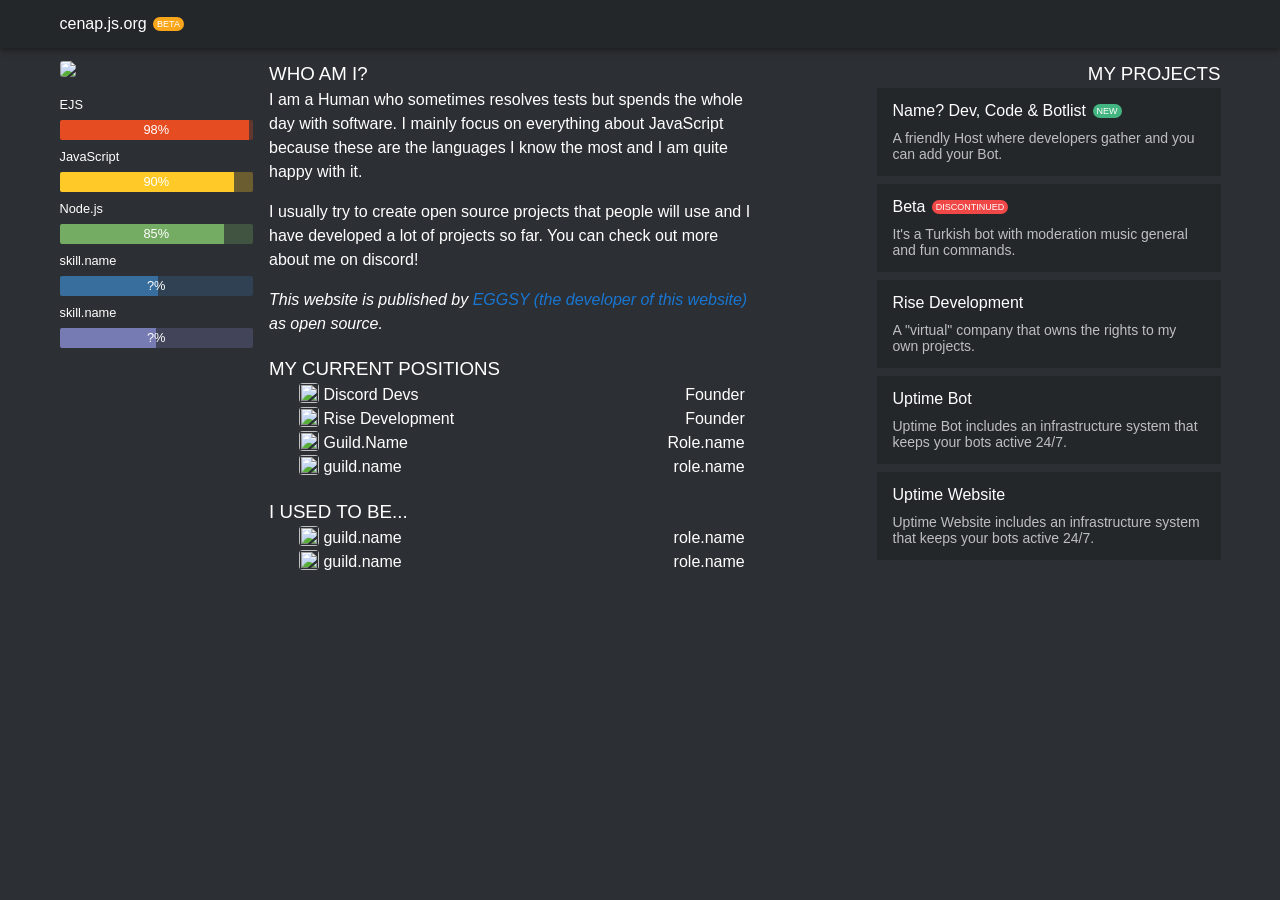
==== commit f4df74de: "Update index.html" ====
--- a/index.html
+++ b/index.html
@@ -2,15 +2,14 @@
 <!doctype html>
 <html data-n-head-ssr lang="en">
   <head >
-    <title>Homepage - cenap.js.org</title>
+    <title>Homepage - fozen.js.org</title>
     <meta data-n-head="ssr" charset="utf-8">
-    <meta data-n-head="ssr" data-hid="og:site_name" name="og:site_name" content="cenap.js.org">
+    <meta data-n-head="ssr" data-hid="og:site_name" name="og:site_name" content="fozen.js.org">
     <meta data-n-head="ssr" name="viewport" content="width=device-width, initial-scale=1">
     <meta data-n-head="ssr" data-hid="theme-color" name="theme-color" content="#200505">
-    <meta data-n-head="ssr" data-hid="description" name="description" content="cenap, Turkish developer who always tries to improve her skills, is currently working with HTML, JavaScript.">
-    <meta data-n-head="ssr" data-hid="og:description" name="og:description" content="cenap, Turkish developer who always tries to improve her skills, is currently working with HTML, JavaScript.">
+    <meta data-n-head="ssr" data-hid="description" name="description" content="fozen, Turkish developer who always tries to improve her skills, is currently working with Lua, JavaScript.">
+    <meta data-n-head="ssr" data-hid="og:description" name="og:description" content="fozen, Turkish developer who always tries to improve her skills, is currently working with Lua, JavaScript.">
     <meta property="og:title" content="Homepage - cenap.js.org">
-     <meta name="og:image" content="https://cdn.discordapp.com/attachments/734701699775725598/767096784459399178/WebsiteEmbedIcon.png">
     <link rel="shortcut icon" type="image/png" href="https://cdn.discordapp.com/attachments/734701699775725598/767096294295863336/WebsiteShortcutIconSADECE-RED.png" />
     <link data-n-head="ssr" rel="stylesheet" type="text/css" href="https://fonts.googleapis.com/css?family=Roboto:100,300,400,500,700,900&amp;display=swap">
     <link data-n-head="ssr" rel="stylesheet" type="text/css" href="https://cdn.jsdelivr.net/npm/@mdi/font@latest/css/materialdesignicons.min.css">
@@ -18,22 +17,22 @@
 
   </head>
   <body >
-    <div data-server-rendered="true" id="__nuxt"><!----><div id="__layout"><div data-app="true" id="app" class="v-application v-application--is-ltr theme--dark" data-v-632c2c7b><div class="v-application--wrap"><header class="v-sheet theme--dark v-toolbar v-toolbar--dense v-app-bar v-app-bar--fixed" style="height:48px;margin-top:0px;transform:translateY(0px);left:0px;right:0px;" data-v-632c2c7b><div class="v-toolbar__content" style="height:48px;"><div class="container d-flex" data-v-632c2c7b><div class="logo" data-v-632c2c7b><a href="/" aria-current="page" title="Go to homepage" class="nuxt-link-exact-active nuxt-link-active" data-v-632c2c7b>cenap.js.org <span class="new v-align:middle text:xxsmall" style="background-color:#faa61a;" data-v-ecb990cc>BETA</span></a></div> <div class="spacer" data-v-632c2c7b></div> <div data-v-632c2c7b><small data-v-632c2c7b> </small></div></div></div></header> <div class="container page" data-v-632c2c7b><div class="row no-gutters" data-v-ecb990cc data-v-ecb990cc data-v-632c2c7b><div class="col col-2" data-v-ecb990cc data-v-ecb990cc><img src="https://cdn.discordapp.com/avatars/471783967167741964/a_9d729975618e6f426159a9eb03729690.webp" style="border-radius:3px;width:190px;" draggable="false"><div aria-label="personal-image" role="img" title="Do you think I am cute :3" class="v-image v-responsive avatar theme--dark" data-v-ecb990cc><div class="v-image__image v-image__image--preload v-image__image--cover" style="background-image:;background-position:center center;"></div><div class="v-responsive__content"></div></div> <div class="skills" data-v-ecb990cc><div data-v-ecb990cc><small data-v-ecb990cc>EJS</small> <div role="progressbar" aria-valuemin="0" aria-valuemax="100" aria-valuenow="98" class="v-progress-linear progress theme--dark" style="height:20px;" data-v-ecb990cc><div class="v-progress-linear__background" style="opacity:0.3;left:98%;width:20%;background-color:#e54c21;border-color:#e54c21;"></div><div class="v-progress-linear__buffer"></div><div class="v-progress-linear__determinate" style="width:98%;background-color:#e54c21;border-color:#e54c21;"></div><div class="v-progress-linear__content"><small data-v-ecb990cc>98%</small></div></div></div><div data-v-ecb990cc><small data-v-ecb990cc>JavaScript</small> <div role="progressbar" aria-valuemin="0" aria-valuemax="100" aria-valuenow="95" class="v-progress-linear progress theme--dark" style="height:20px;" data-v-ecb990cc><div class="v-progress-linear__background" style="opacity:0.3;left:90%;width:100%;background-color:#ffca28;border-color:#ffca28;"></div><div class="v-progress-linear__buffer"></div><div class="v-progress-linear__determinate" style="width:90%;background-color:#ffca28;border-color:#ffca28;"></div><div class="v-progress-linear__content"><small data-v-ecb990cc>90%</small></div></div></div><div data-v-ecb990cc><small data-v-ecb990cc>Node.js</small> <div role="progressbar" aria-valuemin="0" aria-valuemax="100" aria-valuenow="85" class="v-progress-linear progress theme--dark" style="height:20px;" data-v-ecb990cc><div class="v-progress-linear__background" style="opacity:0.3;left:85%;width:15%;background-color:#75ac64;border-color:#75ac64;"></div><div class="v-progress-linear__buffer"></div><div class="v-progress-linear__determinate" style="width:85%;background-color:#75ac64;border-color:#75ac64;"></div><div class="v-progress-linear__content"><small data-v-ecb990cc>85%</small></div></div></div><div data-v-ecb990cc><small data-v-ecb990cc>skill.name</small> <div role="progressbar" aria-valuemin="0" aria-valuemax="100" aria-valuenow="50" class="v-progress-linear progress theme--dark" style="height:20px;" data-v-ecb990cc><div class="v-progress-linear__background" style="opacity:0.3;left:51%;width:100%;background-color:#386e9d;border-color:#386e9d;"></div><div class="v-progress-linear__buffer"></div><div class="v-progress-linear__determinate" style="width:51%;background-color:#386e9d;border-color:#386e9d;"></div><div class="v-progress-linear__content"><small data-v-ecb990cc>?%</small></div></div></div><div data-v-ecb990cc><small data-v-ecb990cc>skill.name</small> <div role="progressbar" aria-valuemin="0" aria-valuemax="100" aria-valuenow="51" class="v-progress-linear progress theme--dark" style="height:20px;" data-v-ecb990cc><div class="v-progress-linear__background" style="opacity:0.3;left:50%;width:100%;background-color:#777bb3;border-color:#777bb3;"></div><div class="v-progress-linear__buffer"></div><div class="v-progress-linear__determinate" style="width:50%;background-color:#777bb3;border-color:#777bb3;"></div><div class="v-progress-linear__content"><small data-v-ecb990cc>?%</small></div></div></div></div> <div class="socials" data-v-ecb990cc><div data-v-ecb990cc><a href="https://www.youtube.com/channel/UC4ub_Yv0e00lEwMNX400HOg?view_as=subscriber" target="_blank" class="v-btn v-btn--flat v-btn--icon v-btn--round theme--dark v-size--default"><span class="v-btn__content"><i aria-hidden="true" class="v-icon notranslate mdi mdi-youtube theme--dark"></i></span></a><a href="https://twitter.com/cenapp3" target="_blank" class="v-btn v-btn--flat v-btn--icon v-btn--round theme--dark v-size--default"><span class="v-btn__content"><i aria-hidden="true" class="v-icon notranslate mdi mdi-twitter theme--dark"></i></span></a><a href="https://discord.gg/T4BMtSu" target="_blank" class="v-btn v-btn--flat v-btn--icon v-btn--round theme--dark v-size--default"><span class="v-btn__content"><i aria-hidden="true" class="v-icon notranslate mdi mdi-discord theme--dark"></i></span></a><a href="https://instagram.com/thekafasizlik.exe" target="_blank" class="v-btn v-btn--flat v-btn--icon v-btn--round theme--dark v-size--default"><span class="v-btn__content"><i aria-hidden="true" class="v-icon notranslate mdi mdi-instagram theme--dark"></i></span></a><a href="https://github.com/cenapyuce" target="_blank" class="v-btn v-btn--flat v-btn--icon v-btn--round theme--dark v-size--default"><span class="v-btn__content"><i aria-hidden="true" class="v-icon notranslate mdi mdi-github theme--dark"></i></span></a></div></div></div> <div class="information col-md-5 col" data-v-ecb990cc data-v-ecb990cc><h3 class="font-weight-light text-uppercase" data-v-ecb990cc>Who am I?</h3> <p data-v-ecb990cc>
-      I am a Human who sometimes plays games but spends the whole day with software.
+    <div data-server-rendered="true" id="__nuxt"><!----><div id="__layout"><div data-app="true" id="app" class="v-application v-application--is-ltr theme--dark" data-v-632c2c7b><div class="v-application--wrap"><header class="v-sheet theme--dark v-toolbar v-toolbar--dense v-app-bar v-app-bar--fixed" style="height:48px;margin-top:0px;transform:translateY(0px);left:0px;right:0px;" data-v-632c2c7b><div class="v-toolbar__content" style="height:48px;"><div class="container d-flex" data-v-632c2c7b><div class="logo" data-v-632c2c7b><a href="https://cenap.js.org" aria-current="page" title="Go to homepage" class="nuxt-link-exact-active nuxt-link-active" data-v-632c2c7b>cenap.js.org <span class="new v-align:middle text:xxsmall" style="background-color:#faa61a;" data-v-ecb990cc>BETA</span></a></div> <div class="spacer" data-v-632c2c7b></div> <div data-v-632c2c7b><small data-v-632c2c7b> </small></div></div></div></header> <div class="container page" data-v-632c2c7b><div class="row no-gutters" data-v-ecb990cc data-v-ecb990cc data-v-632c2c7b><div class="col col-2" data-v-ecb990cc data-v-ecb990cc><img src="https://cdn.discordapp.com/avatars/471783967167741964/a_9d729975618e6f426159a9eb03729690.webp" style="border-radius:3px;width:190px;" draggable="false"><div aria-label="personal-image" role="img" title="Do you think I am cute :3" class="v-image v-responsive avatar theme--dark" data-v-ecb990cc><div class="v-image__image v-image__image--preload v-image__image--cover" style="background-image:;background-position:center center;"></div><div class="v-responsive__content"></div></div> <div class="skills" data-v-ecb990cc><div data-v-ecb990cc><small data-v-ecb990cc>EJS</small> <div role="progressbar" aria-valuemin="0" aria-valuemax="100" aria-valuenow="98" class="v-progress-linear progress theme--dark" style="height:20px;" data-v-ecb990cc><div class="v-progress-linear__background" style="opacity:0.3;left:98%;width:20%;background-color:#e54c21;border-color:#e54c21;"></div><div class="v-progress-linear__buffer"></div><div class="v-progress-linear__determinate" style="width:98%;background-color:#e54c21;border-color:#e54c21;"></div><div class="v-progress-linear__content"><small data-v-ecb990cc>98%</small></div></div></div><div data-v-ecb990cc><small data-v-ecb990cc>JavaScript</small> <div role="progressbar" aria-valuemin="0" aria-valuemax="100" aria-valuenow="95" class="v-progress-linear progress theme--dark" style="height:20px;" data-v-ecb990cc><div class="v-progress-linear__background" style="opacity:0.3;left:90%;width:100%;background-color:#ffca28;border-color:#ffca28;"></div><div class="v-progress-linear__buffer"></div><div class="v-progress-linear__determinate" style="width:90%;background-color:#ffca28;border-color:#ffca28;"></div><div class="v-progress-linear__content"><small data-v-ecb990cc>90%</small></div></div></div><div data-v-ecb990cc><small data-v-ecb990cc>Node.js</small> <div role="progressbar" aria-valuemin="0" aria-valuemax="100" aria-valuenow="85" class="v-progress-linear progress theme--dark" style="height:20px;" data-v-ecb990cc><div class="v-progress-linear__background" style="opacity:0.3;left:85%;width:15%;background-color:#75ac64;border-color:#75ac64;"></div><div class="v-progress-linear__buffer"></div><div class="v-progress-linear__determinate" style="width:85%;background-color:#75ac64;border-color:#75ac64;"></div><div class="v-progress-linear__content"><small data-v-ecb990cc>85%</small></div></div></div><div data-v-ecb990cc><small data-v-ecb990cc>skill.name</small> <div role="progressbar" aria-valuemin="0" aria-valuemax="100" aria-valuenow="50" class="v-progress-linear progress theme--dark" style="height:20px;" data-v-ecb990cc><div class="v-progress-linear__background" style="opacity:0.3;left:51%;width:100%;background-color:#386e9d;border-color:#386e9d;"></div><div class="v-progress-linear__buffer"></div><div class="v-progress-linear__determinate" style="width:51%;background-color:#386e9d;border-color:#386e9d;"></div><div class="v-progress-linear__content"><small data-v-ecb990cc>?%</small></div></div></div><div data-v-ecb990cc><small data-v-ecb990cc>skill.name</small> <div role="progressbar" aria-valuemin="0" aria-valuemax="100" aria-valuenow="51" class="v-progress-linear progress theme--dark" style="height:20px;" data-v-ecb990cc><div class="v-progress-linear__background" style="opacity:0.3;left:50%;width:100%;background-color:#777bb3;border-color:#777bb3;"></div><div class="v-progress-linear__buffer"></div><div class="v-progress-linear__determinate" style="width:50%;background-color:#777bb3;border-color:#777bb3;"></div><div class="v-progress-linear__content"><small data-v-ecb990cc>?%</small></div></div></div></div> <div class="socials" data-v-ecb990cc><div data-v-ecb990cc><a href="https://www.youtube.com/channel/UC4ub_Yv0e00lEwMNX400HOg?view_as=subscriber" target="_blank" class="v-btn v-btn--flat v-btn--icon v-btn--round theme--dark v-size--default"><span class="v-btn__content"><i aria-hidden="true" class="v-icon notranslate mdi mdi-youtube theme--dark"></i></span></a><a href="https://twitter.com/cenapp3" target="_blank" class="v-btn v-btn--flat v-btn--icon v-btn--round theme--dark v-size--default"><span class="v-btn__content"><i aria-hidden="true" class="v-icon notranslate mdi mdi-twitter theme--dark"></i></span></a><a href="https://discord.gg/T4BMtSu" target="_blank" class="v-btn v-btn--flat v-btn--icon v-btn--round theme--dark v-size--default"><span class="v-btn__content"><i aria-hidden="true" class="v-icon notranslate mdi mdi-discord theme--dark"></i></span></a><a href="https://instagram.com/thekafasizlik.exe" target="_blank" class="v-btn v-btn--flat v-btn--icon v-btn--round theme--dark v-size--default"><span class="v-btn__content"><i aria-hidden="true" class="v-icon notranslate mdi mdi-instagram theme--dark"></i></span></a><a href="https://github.com/cenapyuce" target="_blank" class="v-btn v-btn--flat v-btn--icon v-btn--round theme--dark v-size--default"><span class="v-btn__content"><i aria-hidden="true" class="v-icon notranslate mdi mdi-github theme--dark"></i></span></a></div></div></div> <div class="information col-md-5 col" data-v-ecb990cc data-v-ecb990cc><h3 class="font-weight-light text-uppercase" data-v-ecb990cc>Who am I?</h3> <p data-v-ecb990cc>
+      I am a Human who sometimes resolves tests but spends the whole day with software.
       I mainly focus on everything about JavaScript  because these are the languages I know the most and I am quite happy with it.
     </p> <p data-v-ecb990cc>
       I usually try to create open source projects that people will use and I have developed a lot of projects so far.
-      You can check out more about me on other pages and my social media accounts!
+      You can check out more about me on discord!
     </p>
        <p data-v-ecb990cc>
         <i>This website is published by <a href="https://eggsy.xyz" target="_blank" class="text-decoration-none" data-v-ecb990cc>EGGSY (the developer of this website)</a> as open source.</i>
     </p>
       <h3 class="font-weight-light text-uppercase" data-v-ecb990cc>My current positions</h3> <div class="positions" data-v-ecb990cc><div data-v-ecb990cc><div data-v-ecb990cc><div aria-label="logo" role="img" class="v-image v-responsive logo theme--dark" data-v-ecb990cc><div class="v-image__image v-image__image--preload v-image__image--cover" style="background-image:;background-position:center center;"></div><div class="v-responsive__content"></div></div><img src="https://cdn.discordapp.com/attachments/734701699775725598/766994392363171850/discorddevs.png" style="width:20px;height:20px;border-radius:4px;" draggable="false"><span data-v-ecb990cc> &nbsp;Discord Devs</span></div> <div data-v-ecb990cc><span data-v-ecb990cc>Founder</span> <a href="https://discord.gg/T4BMtSu" target="_blank" data-v-ecb990cc><i aria-hidden="true" class="v-icon notranslate mdi mdi-open-in-new theme--dark" data-v-ecb990cc></i></a></div></div><div data-v-ecb990cc><div data-v-ecb990cc><div aria-label="logo" role="img" class="v-image v-responsive logo theme--dark" data-v-ecb990cc><div class="v-image__image v-image__image--preload v-image__image--cover" style="background-image:;background-position:center center;"></div><div class="v-responsive__content"></div></div><img src="https://cdn.discordapp.com/attachments/734701699775725598/766999861459419136/Rise_Dev.png" style="width:20px;height:20px;border-radius:4px;" draggable="false"><span data-v-ecb990cc> &nbsp;Rise Development</span></div> <div data-v-ecb990cc><span data-v-ecb990cc>Founder</span> <a href="https://github.com/Rise-Development/?utm_source=cenap.js.org" target="_blank" data-v-ecb990cc><i aria-hidden="true" class="v-icon notranslate mdi mdi-open-in-new theme--dark" data-v-ecb990cc></i></a></div></div><div data-v-ecb990cc><div data-v-ecb990cc><div aria-label="logo" role="img" class="v-image v-responsive logo theme--dark" data-v-ecb990cc><div class="v-image__image v-image__image--preload v-image__image--cover" style="background-image:;background-position:center center;"></div>
-      <div class="v-responsive__content"></div></div><img src="https://cdn.discordapp.com/attachments/734701699775725598/767002780337963058/noMedia.png" style="width:20px;height:20px;border-radius:4px;" draggable="false"><span data-v-ecb990cc> &nbsp;Guild.Name</span></div> <div data-v-ecb990cc><span data-v-ecb990cc>Role.name</span> <a href="https://cenap.js.org/?utm_source=cenap.js.org" target="_blank" data-v-ecb990cc><i aria-hidden="true" class="v-icon notranslate mdi mdi-open-in-new theme--dark" data-v-ecb990cc></i></a></div></div><div data-v-ecb990cc><div data-v-ecb990cc><div aria-label="logo" role="img" class="v-image v-responsive logo theme--dark" data-v-ecb990cc><div class="v-image__image v-image__image--preload v-image__image--cover" style="background-image:;background-position:center center;"></div><div class="v-responsive__content"></div></div><img src="https://cdn.discordapp.com/attachments/734701699775725598/767002780337963058/noMedia.png" style="width:20px;height:20px;border-radius:4px;" draggable="false"><span data-v-ecb990cc> &nbsp;guild.name</span></div> <div data-v-ecb990cc><span data-v-ecb990cc>role.name</span> <a href="#https://domain/?utm_source=cenap.js.org" data-v-ecb990cc><i aria-hidden="true" class="v-icon notranslate mdi mdi-open-in-new theme--dark" data-v-ecb990cc></i></a></div></div></div> <h3 class="font-weight-light text-uppercase" data-v-ecb990cc>I used to be...</h3> <div class="positions" data-v-ecb990cc><div data-v-ecb990cc><div data-v-ecb990cc><div aria-label="logo" role="img" class="v-image v-responsive logo theme--dark" data-v-ecb990cc><div class="v-image__image v-image__image--preload v-image__image--cover" style="background-image:;background-position:center center;"></div><div class="v-responsive__content"></div></div><img src="https://cdn.discordapp.com/attachments/734701699775725598/767002780337963058/noMedia.png" style="width:20px;height:20px;border-radius:4px;" draggable="false"><span data-v-ecb990cc> &nbsp;guild.name</span></div> <div data-v-ecb990cc><span data-v-ecb990cc>role.name</span> <a href="http://porcay.com/?utm_source=cenap.js.org" target="_blank" data-v-ecb990cc><i aria-hidden="true" class="v-icon notranslate mdi mdi-open-in-new theme--dark" data-v-ecb990cc></i></a></div></div><div data-v-ecb990cc><div data-v-ecb990cc><div aria-label="logo" role="img" class="v-image v-responsive logo theme--dark" data-v-ecb990cc><div class="v-image__image v-image__image--preload v-image__image--cover" style="background-image:;background-position:center center;"></div><div class="v-responsive__content"></div></div><img src="https://cdn.discordapp.com/attachments/734701699775725598/767002780337963058/noMedia.png" style="width:20px;height:20px;border-radius:4px;" draggable="false"><span data-v-ecb990cc> &nbsp;guild.name</span></div> <div data-v-ecb990cc><span data-v-ecb990cc>role.name</span> <a href="https://cenap.js.org/?utm_source=cenap.js.org" target="_blank" data-v-ecb990cc><i aria-hidden="true" class="v-icon notranslate mdi mdi-open-in-new theme--dark" data-v-ecb990cc></i></a></div></div></div></div> <div class="projects col" data-v-ecb990cc data-v-ecb990cc><h3 class="font-weight-light text-uppercase" data-v-ecb990cc>My projects</h3> <div class="cards" data-v-ecb990cc><div tabindex="0" class="v-card v-card--link v-sheet theme--dark" style="max-width:344px;" data-v-ecb990cc><a href="https://discord.gg/T4BMtSu" target="_blank" class="text-decoration-none"><div tabindex="-1" class="v-list-item v-list-item--three-line theme--dark" data-v-ecb990cc><div class="v-list-item__content" data-v-ecb990cc><div class="v-list-item__title mb-2" data-v-ecb990cc>
-              Discord Devs
+      <div class="v-responsive__content"></div></div><img src="https://cdn.discordapp.com/attachments/732961876924825721/768466379908055050/PicsArt_10-10-11.05.15.jpg" style="width:20px;height:20px;border-radius:4px;" draggable="false"><span data-v-ecb990cc> &nbsp;Guild.Name</span></div> <div data-v-ecb990cc><span data-v-ecb990cc>Role.name</span> <a href="https://cenap.js.org/?utm_source=cenap.js.org" target="_blank" data-v-ecb990cc><i aria-hidden="true" class="v-icon notranslate mdi mdi-open-in-new theme--dark" data-v-ecb990cc></i></a></div></div><div data-v-ecb990cc><div data-v-ecb990cc><div aria-label="logo" role="img" class="v-image v-responsive logo theme--dark" data-v-ecb990cc><div class="v-image__image v-image__image--preload v-image__image--cover" style="background-image:;background-position:center center;"></div><div class="v-responsive__content"></div></div><img src="https://cdn.discordapp.com/attachments/734701699775725598/767002780337963058/noMedia.png" style="width:20px;height:20px;border-radius:4px;" draggable="false"><span data-v-ecb990cc> &nbsp;guild.name</span></div> <div data-v-ecb990cc><span data-v-ecb990cc>role.name</span> <a href="#?utm_source=cenap.js.org" data-v-ecb990cc><i aria-hidden="true" class="v-icon notranslate mdi mdi-open-in-new theme--dark" data-v-ecb990cc></i></a></div></div></div> <h3 class="font-weight-light text-uppercase" data-v-ecb990cc>I used to be...</h3> <div class="positions" data-v-ecb990cc><div data-v-ecb990cc><div data-v-ecb990cc><div aria-label="logo" role="img" class="v-image v-responsive logo theme--dark" data-v-ecb990cc><div class="v-image__image v-image__image--preload v-image__image--cover" style="background-image:;background-position:center center;"></div><div class="v-responsive__content"></div></div><img src="https://cdn.discordapp.com/attachments/734701699775725598/767002780337963058/noMedia.png" style="width:20px;height:20px;border-radius:4px;" draggable="false"><span data-v-ecb990cc> &nbsp;guild.name</span></div> <div data-v-ecb990cc><span data-v-ecb990cc>role.name</span> <a href="http://cenap.js.org/?utm_source=cenap.js.org" target="_blank" data-v-ecb990cc><i aria-hidden="true" class="v-icon notranslate mdi mdi-open-in-new theme--dark" data-v-ecb990cc></i></a></div></div><div data-v-ecb990cc><div data-v-ecb990cc><div aria-label="logo" role="img" class="v-image v-responsive logo theme--dark" data-v-ecb990cc><div class="v-image__image v-image__image--preload v-image__image--cover" style="background-image:;background-position:center center;"></div><div class="v-responsive__content"></div></div><img src="https://cdn.discordapp.com/attachments/734701699775725598/767002780337963058/noMedia.png" style="width:20px;height:20px;border-radius:4px;" draggable="false"><span data-v-ecb990cc> &nbsp;guild.name</span></div> <div data-v-ecb990cc><span data-v-ecb990cc>role.name</span> <a href="https://cenap.js.org/?utm_source=cenap.js.org" target="_blank" data-v-ecb990cc><i aria-hidden="true" class="v-icon notranslate mdi mdi-open-in-new theme--dark" data-v-ecb990cc></i></a></div></div></div></div> <div class="projects col" data-v-ecb990cc data-v-ecb990cc><h3 class="font-weight-light text-uppercase" data-v-ecb990cc>My projects</h3> <div class="cards" data-v-ecb990cc><div tabindex="0" class="v-card v-card--link v-sheet theme--dark" style="max-width:344px;" data-v-ecb990cc><a href="https://discord.gg/T4BMtSu" target="_blank" class="text-decoration-none"><div tabindex="-1" class="v-list-item v-list-item--three-line theme--dark" data-v-ecb990cc><div class="v-list-item__content" data-v-ecb990cc><div class="v-list-item__title mb-2" data-v-ecb990cc>
+              Name? Dev, Code & Botlist
       <span class="new v-align:middle text:xxsmall" style="background-color:#43b581;" data-v-ecb990cc>NEW</span></div> <div class="v-list-item__subtitle" data-v-ecb990cc>A friendly Host where developers gather and you can add your Bot.</div></div></div></a></div><div tabindex="0" class="v-card v-card--link v-sheet theme--dark" style="max-width:344px;" data-v-ecb990cc><a href="https://top.gg/bot/689171084867665989/?utm_source=cenap.js.org" target="_blank" class="text-decoration-none"><div tabindex="-1" class="v-list-item v-list-item--three-line theme--dark" data-v-ecb990cc><div class="v-list-item__content" data-v-ecb990cc><div class="v-list-item__title mb-2" data-v-ecb990cc>
-              Asuna
-              <span class="new v-align:middle text:xxsmall" style="background-color:#f04747;" data-v-ecb990cc>DISCONTINUED</span></div> <div class="v-list-item__subtitle" data-v-ecb990cc>DISCONTINUED || It is a Turkish-supported Anime-based bot I made.</div></div></div></div><div tabindex="0" class="v-card v-card--link v-sheet theme--dark" style="max-width:344px;" data-v-ecb990cc><a href="https://github.com/Rise-Development/?utm_source=cenap.js.org" target="_blank" class="text-decoration-none"><div tabindex="-1" class="v-list-item v-list-item--three-line theme--dark" data-v-ecb990cc><div class="v-list-item__content" data-v-ecb990cc><div class="v-list-item__title mb-2" data-v-ecb990cc>
+              Beta
+              <span class="new v-align:middle text:xxsmall" style="background-color:#f04747;" data-v-ecb990cc>DISCONTINUED</span></div> <div class="v-list-item__subtitle" data-v-ecb990cc>It's a Turkish bot with moderation music general and fun commands.</div></div></div></div><div tabindex="0" class="v-card v-card--link v-sheet theme--dark" style="max-width:344px;" data-v-ecb990cc><a href="https://github.com/Rise-Development/?utm_source=cenap.js.org" target="_blank" class="text-decoration-none"><div tabindex="-1" class="v-list-item v-list-item--three-line theme--dark" data-v-ecb990cc><div class="v-list-item__content" data-v-ecb990cc><div class="v-list-item__title mb-2" data-v-ecb990cc>
               Rise Development
       <!----></div> <div class="v-list-item__subtitle" data-v-ecb990cc>A "virtual" company that owns the rights to my own projects.</div></div></div></a></div><div tabindex="0" class="v-card v-card--link v-sheet theme--dark" style="max-width:344px;" data-v-ecb990cc><a href="https://github.com/cenapdev/uptime-bot/?utm_source=cenap.js.org" target="_blank" class="text-decoration-none"><div tabindex="-1" class="v-list-item v-list-item--three-line theme--dark" data-v-ecb990cc><div class="v-list-item__content" data-v-ecb990cc><div class="v-list-item__title mb-2" data-v-ecb990cc>
               Uptime Bot
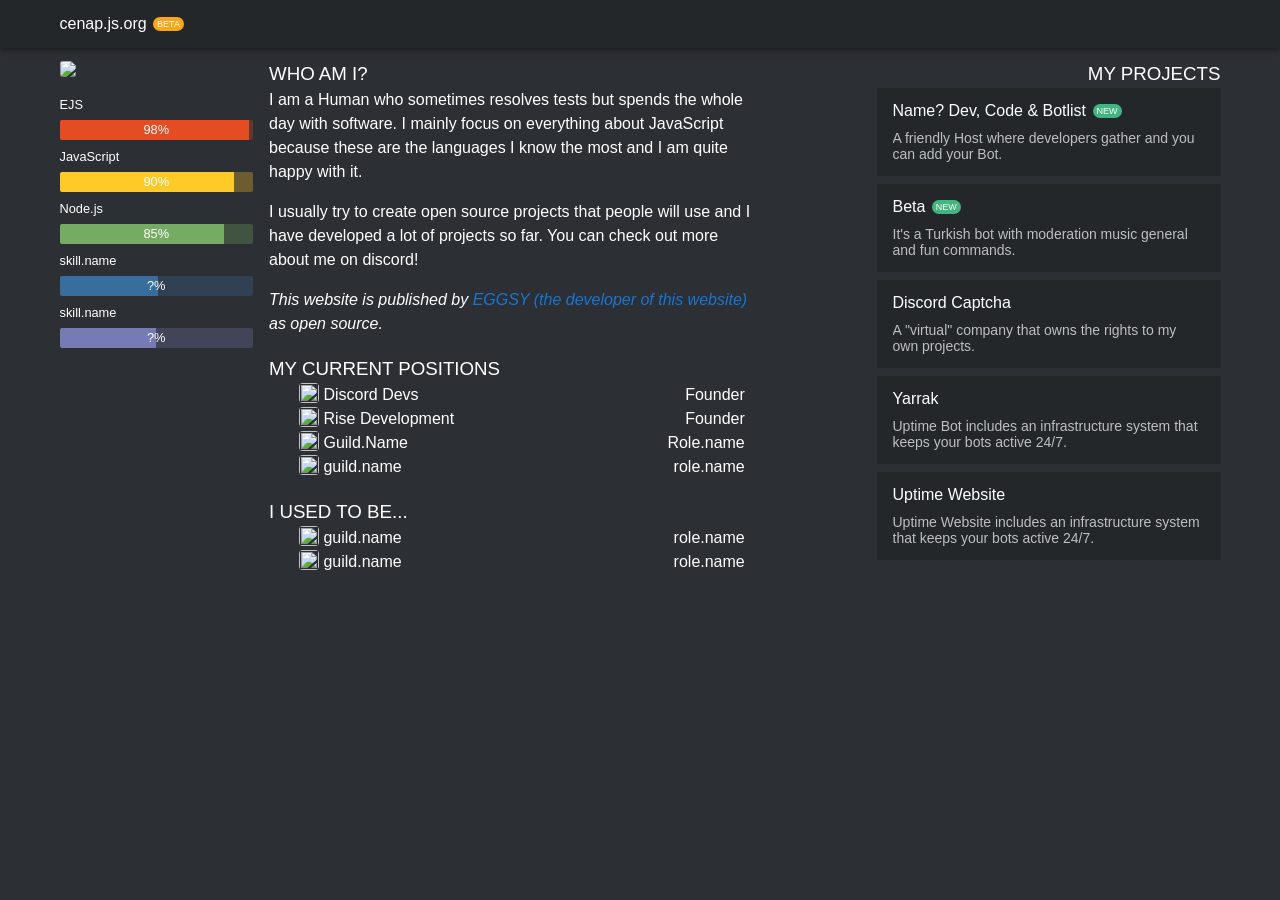
==== commit dbffeaff: "Update index.html" ====
--- a/index.html
+++ b/index.html
@@ -30,12 +30,12 @@
       <h3 class="font-weight-light text-uppercase" data-v-ecb990cc>My current positions</h3> <div class="positions" data-v-ecb990cc><div data-v-ecb990cc><div data-v-ecb990cc><div aria-label="logo" role="img" class="v-image v-responsive logo theme--dark" data-v-ecb990cc><div class="v-image__image v-image__image--preload v-image__image--cover" style="background-image:;background-position:center center;"></div><div class="v-responsive__content"></div></div><img src="https://cdn.discordapp.com/attachments/734701699775725598/766994392363171850/discorddevs.png" style="width:20px;height:20px;border-radius:4px;" draggable="false"><span data-v-ecb990cc> &nbsp;Discord Devs</span></div> <div data-v-ecb990cc><span data-v-ecb990cc>Founder</span> <a href="https://discord.gg/T4BMtSu" target="_blank" data-v-ecb990cc><i aria-hidden="true" class="v-icon notranslate mdi mdi-open-in-new theme--dark" data-v-ecb990cc></i></a></div></div><div data-v-ecb990cc><div data-v-ecb990cc><div aria-label="logo" role="img" class="v-image v-responsive logo theme--dark" data-v-ecb990cc><div class="v-image__image v-image__image--preload v-image__image--cover" style="background-image:;background-position:center center;"></div><div class="v-responsive__content"></div></div><img src="https://cdn.discordapp.com/attachments/734701699775725598/766999861459419136/Rise_Dev.png" style="width:20px;height:20px;border-radius:4px;" draggable="false"><span data-v-ecb990cc> &nbsp;Rise Development</span></div> <div data-v-ecb990cc><span data-v-ecb990cc>Founder</span> <a href="https://github.com/Rise-Development/?utm_source=cenap.js.org" target="_blank" data-v-ecb990cc><i aria-hidden="true" class="v-icon notranslate mdi mdi-open-in-new theme--dark" data-v-ecb990cc></i></a></div></div><div data-v-ecb990cc><div data-v-ecb990cc><div aria-label="logo" role="img" class="v-image v-responsive logo theme--dark" data-v-ecb990cc><div class="v-image__image v-image__image--preload v-image__image--cover" style="background-image:;background-position:center center;"></div>
       <div class="v-responsive__content"></div></div><img src="https://cdn.discordapp.com/attachments/732961876924825721/768466379908055050/PicsArt_10-10-11.05.15.jpg" style="width:20px;height:20px;border-radius:4px;" draggable="false"><span data-v-ecb990cc> &nbsp;Guild.Name</span></div> <div data-v-ecb990cc><span data-v-ecb990cc>Role.name</span> <a href="https://cenap.js.org/?utm_source=cenap.js.org" target="_blank" data-v-ecb990cc><i aria-hidden="true" class="v-icon notranslate mdi mdi-open-in-new theme--dark" data-v-ecb990cc></i></a></div></div><div data-v-ecb990cc><div data-v-ecb990cc><div aria-label="logo" role="img" class="v-image v-responsive logo theme--dark" data-v-ecb990cc><div class="v-image__image v-image__image--preload v-image__image--cover" style="background-image:;background-position:center center;"></div><div class="v-responsive__content"></div></div><img src="https://cdn.discordapp.com/attachments/734701699775725598/767002780337963058/noMedia.png" style="width:20px;height:20px;border-radius:4px;" draggable="false"><span data-v-ecb990cc> &nbsp;guild.name</span></div> <div data-v-ecb990cc><span data-v-ecb990cc>role.name</span> <a href="#?utm_source=cenap.js.org" data-v-ecb990cc><i aria-hidden="true" class="v-icon notranslate mdi mdi-open-in-new theme--dark" data-v-ecb990cc></i></a></div></div></div> <h3 class="font-weight-light text-uppercase" data-v-ecb990cc>I used to be...</h3> <div class="positions" data-v-ecb990cc><div data-v-ecb990cc><div data-v-ecb990cc><div aria-label="logo" role="img" class="v-image v-responsive logo theme--dark" data-v-ecb990cc><div class="v-image__image v-image__image--preload v-image__image--cover" style="background-image:;background-position:center center;"></div><div class="v-responsive__content"></div></div><img src="https://cdn.discordapp.com/attachments/734701699775725598/767002780337963058/noMedia.png" style="width:20px;height:20px;border-radius:4px;" draggable="false"><span data-v-ecb990cc> &nbsp;guild.name</span></div> <div data-v-ecb990cc><span data-v-ecb990cc>role.name</span> <a href="http://cenap.js.org/?utm_source=cenap.js.org" target="_blank" data-v-ecb990cc><i aria-hidden="true" class="v-icon notranslate mdi mdi-open-in-new theme--dark" data-v-ecb990cc></i></a></div></div><div data-v-ecb990cc><div data-v-ecb990cc><div aria-label="logo" role="img" class="v-image v-responsive logo theme--dark" data-v-ecb990cc><div class="v-image__image v-image__image--preload v-image__image--cover" style="background-image:;background-position:center center;"></div><div class="v-responsive__content"></div></div><img src="https://cdn.discordapp.com/attachments/734701699775725598/767002780337963058/noMedia.png" style="width:20px;height:20px;border-radius:4px;" draggable="false"><span data-v-ecb990cc> &nbsp;guild.name</span></div> <div data-v-ecb990cc><span data-v-ecb990cc>role.name</span> <a href="https://cenap.js.org/?utm_source=cenap.js.org" target="_blank" data-v-ecb990cc><i aria-hidden="true" class="v-icon notranslate mdi mdi-open-in-new theme--dark" data-v-ecb990cc></i></a></div></div></div></div> <div class="projects col" data-v-ecb990cc data-v-ecb990cc><h3 class="font-weight-light text-uppercase" data-v-ecb990cc>My projects</h3> <div class="cards" data-v-ecb990cc><div tabindex="0" class="v-card v-card--link v-sheet theme--dark" style="max-width:344px;" data-v-ecb990cc><a href="https://discord.gg/T4BMtSu" target="_blank" class="text-decoration-none"><div tabindex="-1" class="v-list-item v-list-item--three-line theme--dark" data-v-ecb990cc><div class="v-list-item__content" data-v-ecb990cc><div class="v-list-item__title mb-2" data-v-ecb990cc>
               Name? Dev, Code & Botlist
-      <span class="new v-align:middle text:xxsmall" style="background-color:#43b581;" data-v-ecb990cc>NEW</span></div> <div class="v-list-item__subtitle" data-v-ecb990cc>A friendly Host where developers gather and you can add your Bot.</div></div></div></a></div><div tabindex="0" class="v-card v-card--link v-sheet theme--dark" style="max-width:344px;" data-v-ecb990cc><a href="https://top.gg/bot/689171084867665989/?utm_source=cenap.js.org" target="_blank" class="text-decoration-none"><div tabindex="-1" class="v-list-item v-list-item--three-line theme--dark" data-v-ecb990cc><div class="v-list-item__content" data-v-ecb990cc><div class="v-list-item__title mb-2" data-v-ecb990cc>
+      <span class="new v-align:middle text:xxsmall" style="background-color:#43b581;" data-v-ecb990cc>NEW</span></div> <div class="v-list-item__subtitle" data-v-ecb990cc>A friendly Host where developers gather and you can add your Bot.</div></div></div></a></div><div tabindex="0" class="v-card v-card--link v-sheet theme--dark" style="max-width:344px;" data-v-ecb990cc><a href="https://discord.com/oauth2/authorize?client_id=695727438277116045&scope=bot&permissions=8" target="_blank" class="text-decoration-none"><div tabindex="-1" class="v-list-item v-list-item--three-line theme--dark" data-v-ecb990cc><div class="v-list-item__content" data-v-ecb990cc><div class="v-list-item__title mb-2" data-v-ecb990cc>
               Beta
-              <span class="new v-align:middle text:xxsmall" style="background-color:#f04747;" data-v-ecb990cc>DISCONTINUED</span></div> <div class="v-list-item__subtitle" data-v-ecb990cc>It's a Turkish bot with moderation music general and fun commands.</div></div></div></div><div tabindex="0" class="v-card v-card--link v-sheet theme--dark" style="max-width:344px;" data-v-ecb990cc><a href="https://github.com/Rise-Development/?utm_source=cenap.js.org" target="_blank" class="text-decoration-none"><div tabindex="-1" class="v-list-item v-list-item--three-line theme--dark" data-v-ecb990cc><div class="v-list-item__content" data-v-ecb990cc><div class="v-list-item__title mb-2" data-v-ecb990cc>
-              Rise Development
+              <span class="new v-align:middle text:xxsmall" style="background-color:#43b581;" data-v-ecb990cc>NEW</span></div> <div class="v-list-item__subtitle" data-v-ecb990cc>It's a Turkish bot with moderation music general and fun commands.</div></div></div></div><div tabindex="0" class="v-card v-card--link v-sheet theme--dark" style="max-width:344px;" data-v-ecb990cc><a href="https://github.com/Rise-Development/?utm_source=cenap.js.org" target="_blank" class="text-decoration-none"><div tabindex="-1" class="v-list-item v-list-item--three-line theme--dark" data-v-ecb990cc><div class="v-list-item__content" data-v-ecb990cc><div class="v-list-item__title mb-2" data-v-ecb990cc>
+              Discord Captcha
       <!----></div> <div class="v-list-item__subtitle" data-v-ecb990cc>A "virtual" company that owns the rights to my own projects.</div></div></div></a></div><div tabindex="0" class="v-card v-card--link v-sheet theme--dark" style="max-width:344px;" data-v-ecb990cc><a href="https://github.com/cenapdev/uptime-bot/?utm_source=cenap.js.org" target="_blank" class="text-decoration-none"><div tabindex="-1" class="v-list-item v-list-item--three-line theme--dark" data-v-ecb990cc><div class="v-list-item__content" data-v-ecb990cc><div class="v-list-item__title mb-2" data-v-ecb990cc>
-              Uptime Bot
+              Yarrak
       <!----></div> <div class="v-list-item__subtitle" data-v-ecb990cc>Uptime Bot includes an infrastructure system that keeps your bots active 24/7.</div></div></div></a></div><div tabindex="0" class="v-card v-card--link v-sheet theme--dark" style="max-width:344px;" data-v-ecb990cc><a href="https://github.com/cenapdev/uptime-website-v1/?utm_source=cenap.js.org" target="_blank" class="text-decoration-none"><div tabindex="-1" class="v-list-item v-list-item--three-line theme--dark" data-v-ecb990cc><div class="v-list-item__content" data-v-ecb990cc><div class="v-list-item__title mb-2" data-v-ecb990cc>
               Uptime Website
       <!----></div> <div class="v-list-item__subtitle" data-v-ecb990cc>Uptime Website includes an infrastructure system that keeps your bots active 24/7.</div></div></div></a></div></div></div></div></div></div></div></div></div><script>window.__NUXT__={layout:"default",data:[{}],fetch:[],error:null,state:{},serverRendered:true,routePath:"\u002F",config:{}};</script><script src="/_nuxt/779f1a2.js" defer></script><script src="/_nuxt/7b6d02f.js" defer></script><script src="/_nuxt/b9c6d17.js" defer></script><script src="/_nuxt/cc44977.js" defer></script><script src="/_nuxt/c17c181.js" defer></script><script src="/_nuxt/d9a7126.js" defer></script>
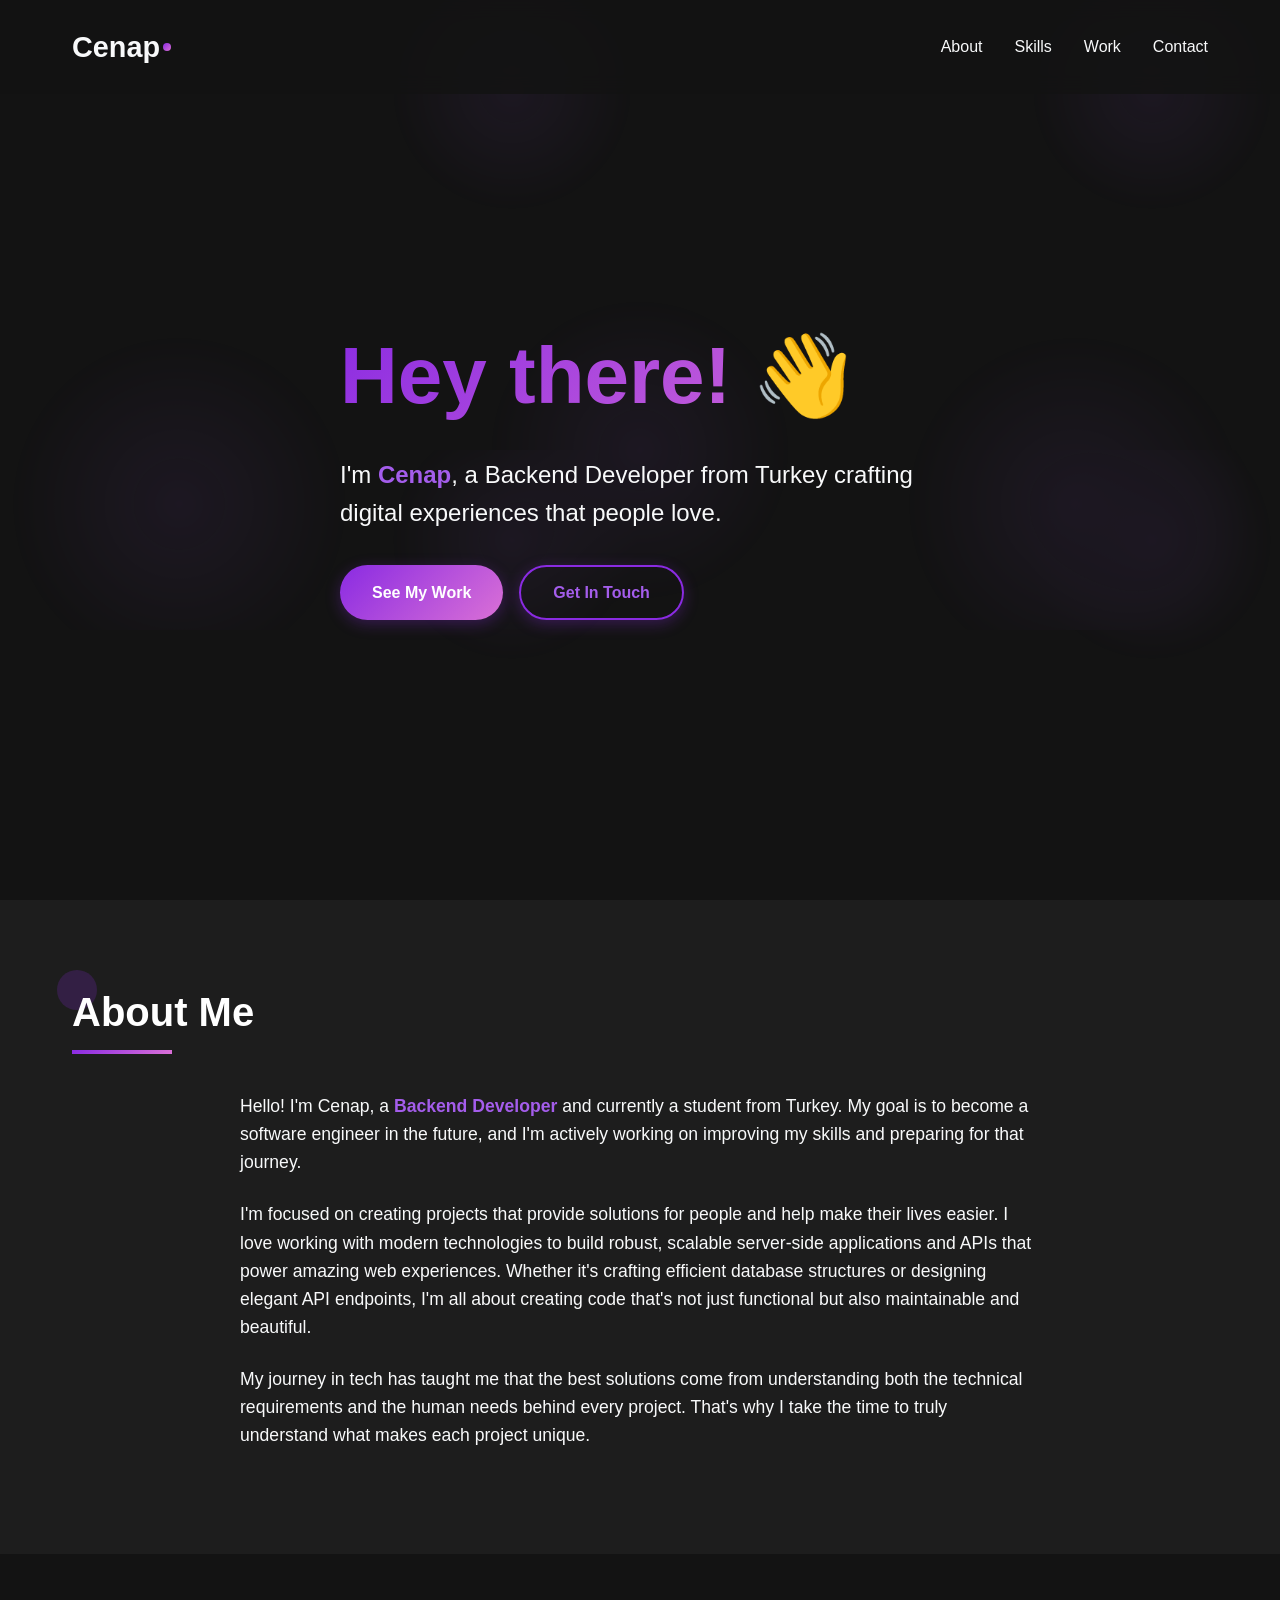
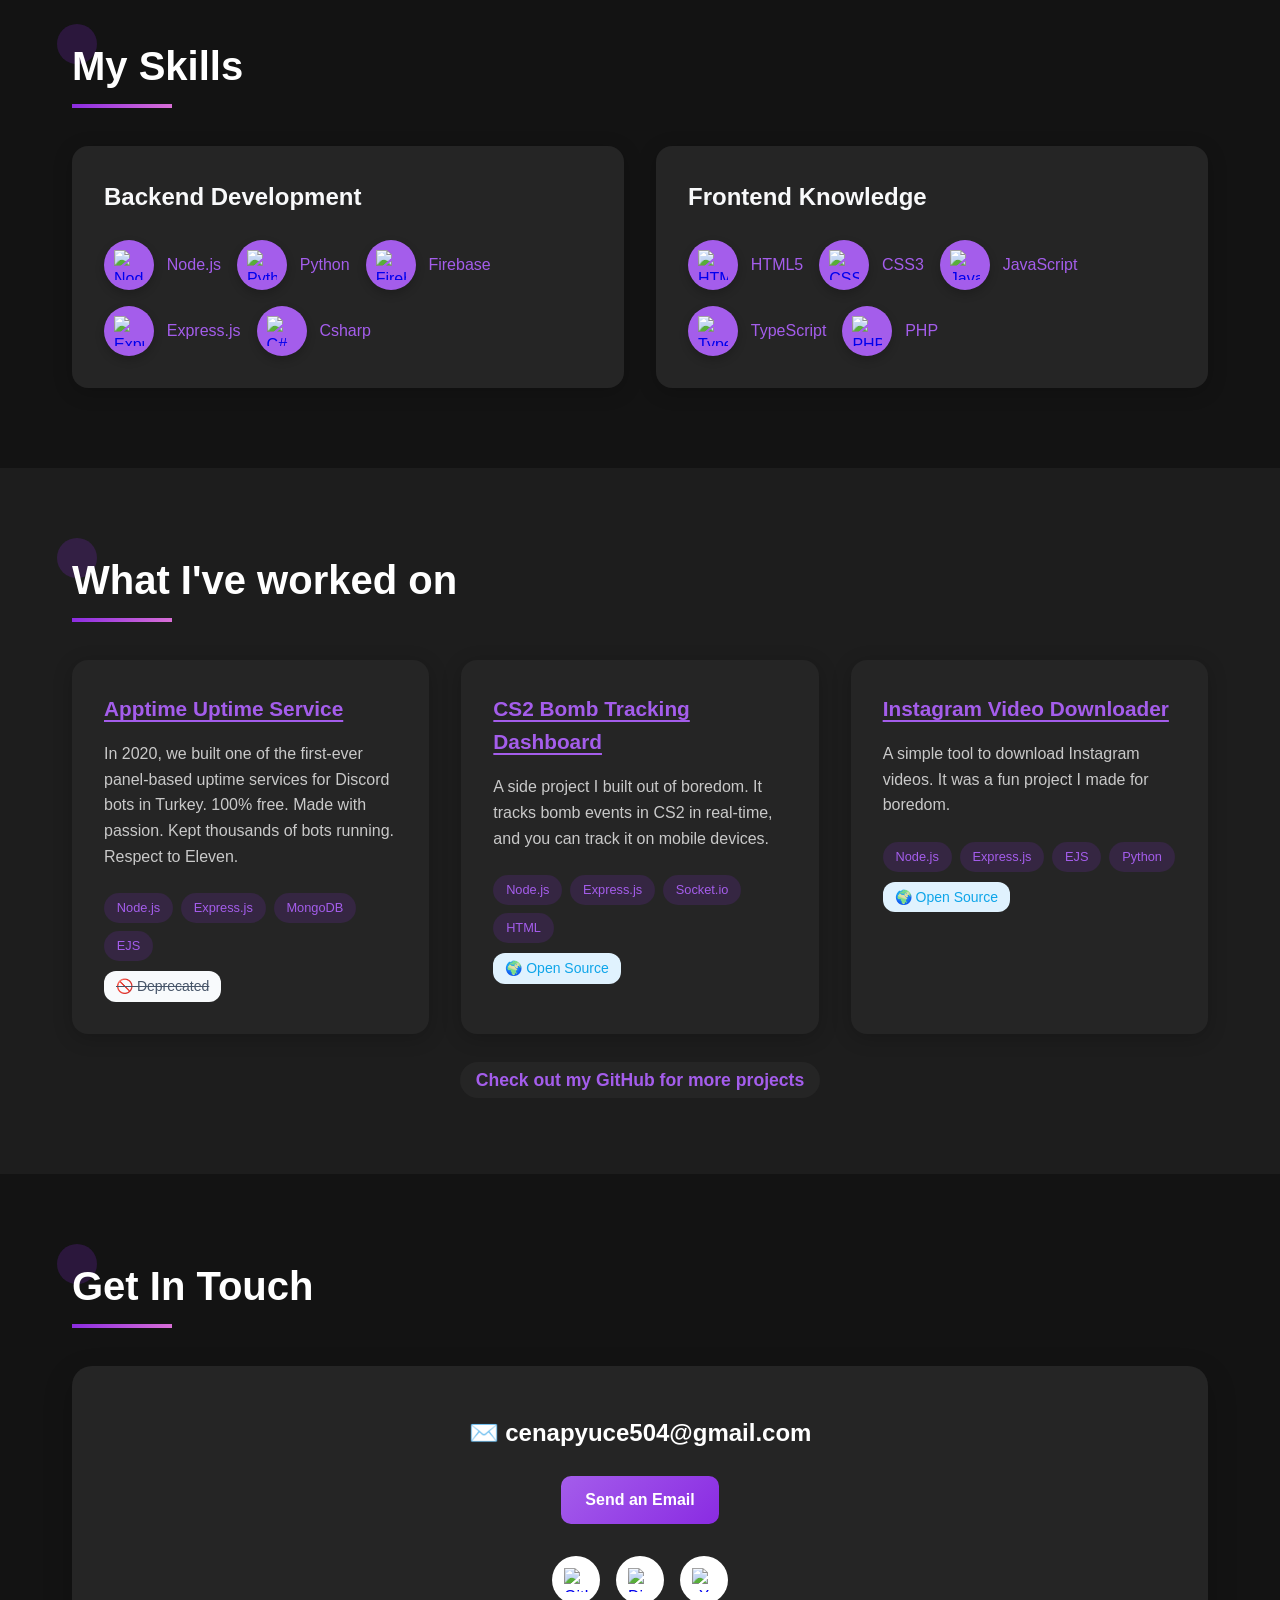
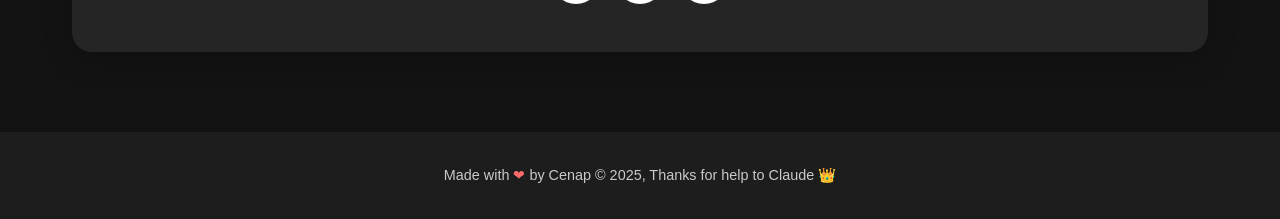
==== commit e2173ea3: "Add files via upload" ====
--- a/index.html
+++ b/index.html
@@ -1,43 +1,170 @@
-
-<!doctype html>
-<html data-n-head-ssr lang="en">
-  <head >
-    <title>Homepage - fozen.js.org</title>
-    <meta data-n-head="ssr" charset="utf-8">
-    <meta data-n-head="ssr" data-hid="og:site_name" name="og:site_name" content="fozen.js.org">
-    <meta data-n-head="ssr" name="viewport" content="width=device-width, initial-scale=1">
-    <meta data-n-head="ssr" data-hid="theme-color" name="theme-color" content="#200505">
-    <meta data-n-head="ssr" data-hid="description" name="description" content="fozen, Turkish developer who always tries to improve her skills, is currently working with Lua, JavaScript.">
-    <meta data-n-head="ssr" data-hid="og:description" name="og:description" content="fozen, Turkish developer who always tries to improve her skills, is currently working with Lua, JavaScript.">
-    <meta property="og:title" content="Homepage - cenap.js.org">
-    <link rel="shortcut icon" type="image/png" href="https://cdn.discordapp.com/attachments/734701699775725598/767096294295863336/WebsiteShortcutIconSADECE-RED.png" />
-    <link data-n-head="ssr" rel="stylesheet" type="text/css" href="https://fonts.googleapis.com/css?family=Roboto:100,300,400,500,700,900&amp;display=swap">
-    <link data-n-head="ssr" rel="stylesheet" type="text/css" href="https://cdn.jsdelivr.net/npm/@mdi/font@latest/css/materialdesignicons.min.css">
-    <link type="text/css" rel="stylesheet" href="/css/cenap.css"/>
-
-  </head>
-  <body >
-    <div data-server-rendered="true" id="__nuxt"><!----><div id="__layout"><div data-app="true" id="app" class="v-application v-application--is-ltr theme--dark" data-v-632c2c7b><div class="v-application--wrap"><header class="v-sheet theme--dark v-toolbar v-toolbar--dense v-app-bar v-app-bar--fixed" style="height:48px;margin-top:0px;transform:translateY(0px);left:0px;right:0px;" data-v-632c2c7b><div class="v-toolbar__content" style="height:48px;"><div class="container d-flex" data-v-632c2c7b><div class="logo" data-v-632c2c7b><a href="https://cenap.js.org" aria-current="page" title="Go to homepage" class="nuxt-link-exact-active nuxt-link-active" data-v-632c2c7b>cenap.js.org <span class="new v-align:middle text:xxsmall" style="background-color:#faa61a;" data-v-ecb990cc>BETA</span></a></div> <div class="spacer" data-v-632c2c7b></div> <div data-v-632c2c7b><small data-v-632c2c7b> </small></div></div></div></header> <div class="container page" data-v-632c2c7b><div class="row no-gutters" data-v-ecb990cc data-v-ecb990cc data-v-632c2c7b><div class="col col-2" data-v-ecb990cc data-v-ecb990cc><img src="https://cdn.discordapp.com/avatars/471783967167741964/a_9d729975618e6f426159a9eb03729690.webp" style="border-radius:3px;width:190px;" draggable="false"><div aria-label="personal-image" role="img" title="Do you think I am cute :3" class="v-image v-responsive avatar theme--dark" data-v-ecb990cc><div class="v-image__image v-image__image--preload v-image__image--cover" style="background-image:;background-position:center center;"></div><div class="v-responsive__content"></div></div> <div class="skills" data-v-ecb990cc><div data-v-ecb990cc><small data-v-ecb990cc>EJS</small> <div role="progressbar" aria-valuemin="0" aria-valuemax="100" aria-valuenow="98" class="v-progress-linear progress theme--dark" style="height:20px;" data-v-ecb990cc><div class="v-progress-linear__background" style="opacity:0.3;left:98%;width:20%;background-color:#e54c21;border-color:#e54c21;"></div><div class="v-progress-linear__buffer"></div><div class="v-progress-linear__determinate" style="width:98%;background-color:#e54c21;border-color:#e54c21;"></div><div class="v-progress-linear__content"><small data-v-ecb990cc>98%</small></div></div></div><div data-v-ecb990cc><small data-v-ecb990cc>JavaScript</small> <div role="progressbar" aria-valuemin="0" aria-valuemax="100" aria-valuenow="95" class="v-progress-linear progress theme--dark" style="height:20px;" data-v-ecb990cc><div class="v-progress-linear__background" style="opacity:0.3;left:90%;width:100%;background-color:#ffca28;border-color:#ffca28;"></div><div class="v-progress-linear__buffer"></div><div class="v-progress-linear__determinate" style="width:90%;background-color:#ffca28;border-color:#ffca28;"></div><div class="v-progress-linear__content"><small data-v-ecb990cc>90%</small></div></div></div><div data-v-ecb990cc><small data-v-ecb990cc>Node.js</small> <div role="progressbar" aria-valuemin="0" aria-valuemax="100" aria-valuenow="85" class="v-progress-linear progress theme--dark" style="height:20px;" data-v-ecb990cc><div class="v-progress-linear__background" style="opacity:0.3;left:85%;width:15%;background-color:#75ac64;border-color:#75ac64;"></div><div class="v-progress-linear__buffer"></div><div class="v-progress-linear__determinate" style="width:85%;background-color:#75ac64;border-color:#75ac64;"></div><div class="v-progress-linear__content"><small data-v-ecb990cc>85%</small></div></div></div><div data-v-ecb990cc><small data-v-ecb990cc>skill.name</small> <div role="progressbar" aria-valuemin="0" aria-valuemax="100" aria-valuenow="50" class="v-progress-linear progress theme--dark" style="height:20px;" data-v-ecb990cc><div class="v-progress-linear__background" style="opacity:0.3;left:51%;width:100%;background-color:#386e9d;border-color:#386e9d;"></div><div class="v-progress-linear__buffer"></div><div class="v-progress-linear__determinate" style="width:51%;background-color:#386e9d;border-color:#386e9d;"></div><div class="v-progress-linear__content"><small data-v-ecb990cc>?%</small></div></div></div><div data-v-ecb990cc><small data-v-ecb990cc>skill.name</small> <div role="progressbar" aria-valuemin="0" aria-valuemax="100" aria-valuenow="51" class="v-progress-linear progress theme--dark" style="height:20px;" data-v-ecb990cc><div class="v-progress-linear__background" style="opacity:0.3;left:50%;width:100%;background-color:#777bb3;border-color:#777bb3;"></div><div class="v-progress-linear__buffer"></div><div class="v-progress-linear__determinate" style="width:50%;background-color:#777bb3;border-color:#777bb3;"></div><div class="v-progress-linear__content"><small data-v-ecb990cc>?%</small></div></div></div></div> <div class="socials" data-v-ecb990cc><div data-v-ecb990cc><a href="https://www.youtube.com/channel/UC4ub_Yv0e00lEwMNX400HOg?view_as=subscriber" target="_blank" class="v-btn v-btn--flat v-btn--icon v-btn--round theme--dark v-size--default"><span class="v-btn__content"><i aria-hidden="true" class="v-icon notranslate mdi mdi-youtube theme--dark"></i></span></a><a href="https://twitter.com/cenapp3" target="_blank" class="v-btn v-btn--flat v-btn--icon v-btn--round theme--dark v-size--default"><span class="v-btn__content"><i aria-hidden="true" class="v-icon notranslate mdi mdi-twitter theme--dark"></i></span></a><a href="https://discord.gg/T4BMtSu" target="_blank" class="v-btn v-btn--flat v-btn--icon v-btn--round theme--dark v-size--default"><span class="v-btn__content"><i aria-hidden="true" class="v-icon notranslate mdi mdi-discord theme--dark"></i></span></a><a href="https://instagram.com/thekafasizlik.exe" target="_blank" class="v-btn v-btn--flat v-btn--icon v-btn--round theme--dark v-size--default"><span class="v-btn__content"><i aria-hidden="true" class="v-icon notranslate mdi mdi-instagram theme--dark"></i></span></a><a href="https://github.com/cenapyuce" target="_blank" class="v-btn v-btn--flat v-btn--icon v-btn--round theme--dark v-size--default"><span class="v-btn__content"><i aria-hidden="true" class="v-icon notranslate mdi mdi-github theme--dark"></i></span></a></div></div></div> <div class="information col-md-5 col" data-v-ecb990cc data-v-ecb990cc><h3 class="font-weight-light text-uppercase" data-v-ecb990cc>Who am I?</h3> <p data-v-ecb990cc>
-      I am a Human who sometimes resolves tests but spends the whole day with software.
-      I mainly focus on everything about JavaScript  because these are the languages I know the most and I am quite happy with it.
-    </p> <p data-v-ecb990cc>
-      I usually try to create open source projects that people will use and I have developed a lot of projects so far.
-      You can check out more about me on discord!
-    </p>
-       <p data-v-ecb990cc>
-        <i>This website is published by <a href="https://eggsy.xyz" target="_blank" class="text-decoration-none" data-v-ecb990cc>EGGSY (the developer of this website)</a> as open source.</i>
-    </p>
-      <h3 class="font-weight-light text-uppercase" data-v-ecb990cc>My current positions</h3> <div class="positions" data-v-ecb990cc><div data-v-ecb990cc><div data-v-ecb990cc><div aria-label="logo" role="img" class="v-image v-responsive logo theme--dark" data-v-ecb990cc><div class="v-image__image v-image__image--preload v-image__image--cover" style="background-image:;background-position:center center;"></div><div class="v-responsive__content"></div></div><img src="https://cdn.discordapp.com/attachments/734701699775725598/766994392363171850/discorddevs.png" style="width:20px;height:20px;border-radius:4px;" draggable="false"><span data-v-ecb990cc> &nbsp;Discord Devs</span></div> <div data-v-ecb990cc><span data-v-ecb990cc>Founder</span> <a href="https://discord.gg/T4BMtSu" target="_blank" data-v-ecb990cc><i aria-hidden="true" class="v-icon notranslate mdi mdi-open-in-new theme--dark" data-v-ecb990cc></i></a></div></div><div data-v-ecb990cc><div data-v-ecb990cc><div aria-label="logo" role="img" class="v-image v-responsive logo theme--dark" data-v-ecb990cc><div class="v-image__image v-image__image--preload v-image__image--cover" style="background-image:;background-position:center center;"></div><div class="v-responsive__content"></div></div><img src="https://cdn.discordapp.com/attachments/734701699775725598/766999861459419136/Rise_Dev.png" style="width:20px;height:20px;border-radius:4px;" draggable="false"><span data-v-ecb990cc> &nbsp;Rise Development</span></div> <div data-v-ecb990cc><span data-v-ecb990cc>Founder</span> <a href="https://github.com/Rise-Development/?utm_source=cenap.js.org" target="_blank" data-v-ecb990cc><i aria-hidden="true" class="v-icon notranslate mdi mdi-open-in-new theme--dark" data-v-ecb990cc></i></a></div></div><div data-v-ecb990cc><div data-v-ecb990cc><div aria-label="logo" role="img" class="v-image v-responsive logo theme--dark" data-v-ecb990cc><div class="v-image__image v-image__image--preload v-image__image--cover" style="background-image:;background-position:center center;"></div>
-      <div class="v-responsive__content"></div></div><img src="https://cdn.discordapp.com/attachments/732961876924825721/768466379908055050/PicsArt_10-10-11.05.15.jpg" style="width:20px;height:20px;border-radius:4px;" draggable="false"><span data-v-ecb990cc> &nbsp;Guild.Name</span></div> <div data-v-ecb990cc><span data-v-ecb990cc>Role.name</span> <a href="https://cenap.js.org/?utm_source=cenap.js.org" target="_blank" data-v-ecb990cc><i aria-hidden="true" class="v-icon notranslate mdi mdi-open-in-new theme--dark" data-v-ecb990cc></i></a></div></div><div data-v-ecb990cc><div data-v-ecb990cc><div aria-label="logo" role="img" class="v-image v-responsive logo theme--dark" data-v-ecb990cc><div class="v-image__image v-image__image--preload v-image__image--cover" style="background-image:;background-position:center center;"></div><div class="v-responsive__content"></div></div><img src="https://cdn.discordapp.com/attachments/734701699775725598/767002780337963058/noMedia.png" style="width:20px;height:20px;border-radius:4px;" draggable="false"><span data-v-ecb990cc> &nbsp;guild.name</span></div> <div data-v-ecb990cc><span data-v-ecb990cc>role.name</span> <a href="#?utm_source=cenap.js.org" data-v-ecb990cc><i aria-hidden="true" class="v-icon notranslate mdi mdi-open-in-new theme--dark" data-v-ecb990cc></i></a></div></div></div> <h3 class="font-weight-light text-uppercase" data-v-ecb990cc>I used to be...</h3> <div class="positions" data-v-ecb990cc><div data-v-ecb990cc><div data-v-ecb990cc><div aria-label="logo" role="img" class="v-image v-responsive logo theme--dark" data-v-ecb990cc><div class="v-image__image v-image__image--preload v-image__image--cover" style="background-image:;background-position:center center;"></div><div class="v-responsive__content"></div></div><img src="https://cdn.discordapp.com/attachments/734701699775725598/767002780337963058/noMedia.png" style="width:20px;height:20px;border-radius:4px;" draggable="false"><span data-v-ecb990cc> &nbsp;guild.name</span></div> <div data-v-ecb990cc><span data-v-ecb990cc>role.name</span> <a href="http://cenap.js.org/?utm_source=cenap.js.org" target="_blank" data-v-ecb990cc><i aria-hidden="true" class="v-icon notranslate mdi mdi-open-in-new theme--dark" data-v-ecb990cc></i></a></div></div><div data-v-ecb990cc><div data-v-ecb990cc><div aria-label="logo" role="img" class="v-image v-responsive logo theme--dark" data-v-ecb990cc><div class="v-image__image v-image__image--preload v-image__image--cover" style="background-image:;background-position:center center;"></div><div class="v-responsive__content"></div></div><img src="https://cdn.discordapp.com/attachments/734701699775725598/767002780337963058/noMedia.png" style="width:20px;height:20px;border-radius:4px;" draggable="false"><span data-v-ecb990cc> &nbsp;guild.name</span></div> <div data-v-ecb990cc><span data-v-ecb990cc>role.name</span> <a href="https://cenap.js.org/?utm_source=cenap.js.org" target="_blank" data-v-ecb990cc><i aria-hidden="true" class="v-icon notranslate mdi mdi-open-in-new theme--dark" data-v-ecb990cc></i></a></div></div></div></div> <div class="projects col" data-v-ecb990cc data-v-ecb990cc><h3 class="font-weight-light text-uppercase" data-v-ecb990cc>My projects</h3> <div class="cards" data-v-ecb990cc><div tabindex="0" class="v-card v-card--link v-sheet theme--dark" style="max-width:344px;" data-v-ecb990cc><a href="https://discord.gg/T4BMtSu" target="_blank" class="text-decoration-none"><div tabindex="-1" class="v-list-item v-list-item--three-line theme--dark" data-v-ecb990cc><div class="v-list-item__content" data-v-ecb990cc><div class="v-list-item__title mb-2" data-v-ecb990cc>
-              Name? Dev, Code & Botlist
-      <span class="new v-align:middle text:xxsmall" style="background-color:#43b581;" data-v-ecb990cc>NEW</span></div> <div class="v-list-item__subtitle" data-v-ecb990cc>A friendly Host where developers gather and you can add your Bot.</div></div></div></a></div><div tabindex="0" class="v-card v-card--link v-sheet theme--dark" style="max-width:344px;" data-v-ecb990cc><a href="https://discord.com/oauth2/authorize?client_id=695727438277116045&scope=bot&permissions=8" target="_blank" class="text-decoration-none"><div tabindex="-1" class="v-list-item v-list-item--three-line theme--dark" data-v-ecb990cc><div class="v-list-item__content" data-v-ecb990cc><div class="v-list-item__title mb-2" data-v-ecb990cc>
-              Beta
-              <span class="new v-align:middle text:xxsmall" style="background-color:#43b581;" data-v-ecb990cc>NEW</span></div> <div class="v-list-item__subtitle" data-v-ecb990cc>It's a Turkish bot with moderation music general and fun commands.</div></div></div></div><div tabindex="0" class="v-card v-card--link v-sheet theme--dark" style="max-width:344px;" data-v-ecb990cc><a href="https://github.com/Rise-Development/?utm_source=cenap.js.org" target="_blank" class="text-decoration-none"><div tabindex="-1" class="v-list-item v-list-item--three-line theme--dark" data-v-ecb990cc><div class="v-list-item__content" data-v-ecb990cc><div class="v-list-item__title mb-2" data-v-ecb990cc>
-              Discord Captcha
-      <!----></div> <div class="v-list-item__subtitle" data-v-ecb990cc>A "virtual" company that owns the rights to my own projects.</div></div></div></a></div><div tabindex="0" class="v-card v-card--link v-sheet theme--dark" style="max-width:344px;" data-v-ecb990cc><a href="https://github.com/cenapdev/uptime-bot/?utm_source=cenap.js.org" target="_blank" class="text-decoration-none"><div tabindex="-1" class="v-list-item v-list-item--three-line theme--dark" data-v-ecb990cc><div class="v-list-item__content" data-v-ecb990cc><div class="v-list-item__title mb-2" data-v-ecb990cc>
-              Yarrak
-      <!----></div> <div class="v-list-item__subtitle" data-v-ecb990cc>Uptime Bot includes an infrastructure system that keeps your bots active 24/7.</div></div></div></a></div><div tabindex="0" class="v-card v-card--link v-sheet theme--dark" style="max-width:344px;" data-v-ecb990cc><a href="https://github.com/cenapdev/uptime-website-v1/?utm_source=cenap.js.org" target="_blank" class="text-decoration-none"><div tabindex="-1" class="v-list-item v-list-item--three-line theme--dark" data-v-ecb990cc><div class="v-list-item__content" data-v-ecb990cc><div class="v-list-item__title mb-2" data-v-ecb990cc>
-              Uptime Website
-      <!----></div> <div class="v-list-item__subtitle" data-v-ecb990cc>Uptime Website includes an infrastructure system that keeps your bots active 24/7.</div></div></div></a></div></div></div></div></div></div></div></div></div><script>window.__NUXT__={layout:"default",data:[{}],fetch:[],error:null,state:{},serverRendered:true,routePath:"\u002F",config:{}};</script><script src="/_nuxt/779f1a2.js" defer></script><script src="/_nuxt/7b6d02f.js" defer></script><script src="/_nuxt/b9c6d17.js" defer></script><script src="/_nuxt/cc44977.js" defer></script><script src="/_nuxt/c17c181.js" defer></script><script src="/_nuxt/d9a7126.js" defer></script>
-  </body>
+<!DOCTYPE html>
+<html lang="en">
+<head>
+    <meta charset="UTF-8">
+    <meta name="viewport" content="width=device-width, initial-scale=1.0">
+    <title>Cenap</title>
+    <link rel="stylesheet" href="style.css">
+    <script src="script.js"></script>
+</head>
+<body>
+    <div class="bg-animation"></div>
+    
+    <nav>
+        <div class="container nav-container">
+            <a href="#" class="logo">Cenap<div class="logo-dot"></div></a>
+            <ul>
+                <li><a href="#about">About</a></li>
+                <li><a href="#skills">Skills</a></li>
+                <li><a href="#work">Work</a></li>
+                <li><a href="#contact">Contact</a></li>
+            </ul>
+        </div>
+    </nav>
+    
+    <section class="hero">
+        <div class="container hero-content">
+            <h1>Hey there! <span class="hello-emoji">👋</span></h1>
+            <p>I'm <span class="highlight">Cenap</span>, a Backend Developer from Turkey crafting digital experiences that people love.</p>
+            <div class="hero-buttons">
+                <a href="#work" class="btn btn-primary">See My Work</a>
+                <a href="#contact" class="btn btn-outline">Get In Touch</a>
+            </div>
+        </div>
+    </section>
+    
+    <section id="about">
+        <div class="container">
+            <h2 class="section-title">About Me</h2>
+            <div class="about-content">
+                <div class="about-text">
+                    <p>Hello! I'm Cenap, a <span class="highlight">Backend Developer</span> and currently a student from Turkey. My goal is to become a software engineer in the future, and I'm actively working on improving my skills and preparing for that journey.</p>
+                    <p>I'm focused on creating projects that provide solutions for people and help make their lives easier. I love working with modern technologies to build robust, scalable server-side applications and APIs that power amazing web experiences. Whether it's crafting efficient database structures or designing elegant API endpoints, I'm all about creating code that's not just functional but also maintainable and beautiful.</p>
+                    <p>My journey in tech has taught me that the best solutions come from understanding both the technical requirements and the human needs behind every project. That's why I take the time to truly understand what makes each project unique.</p>
+                </div>
+            </div>
+        </div>
+    </section>
+    
+    
+    <section id="skills">
+        <div class="container">
+            <h2 class="section-title">My Skills</h2>
+            <div class="skills-container">
+                <!-- Backend Development -->
+                <div class="skills-card">
+                    <h3>Backend Development</h3>
+                    <div class="skills-list">
+                        <div class="skill-item">
+                            <a href="https://nodejs.org/en/" target="_blank" class="skill-logo">
+                                <img src="https://cdn.jsdelivr.net/npm/simple-icons@v5/icons/nodedotjs.svg" alt="Node.js Logo">
+                            </a>
+                            <span>Node.js</span>
+                        </div>
+                        <div class="skill-item">
+                            <a href="https://www.python.org/" target="_blank" class="skill-logo">
+                                <img src="https://cdn.jsdelivr.net/npm/simple-icons@v5/icons/python.svg" alt="Python Logo">
+                            </a>
+                            <span>Python</span>
+                        </div>
+                        <div class="skill-item">
+                            <a href="https://firebase.google.com/" target="_blank" class="skill-logo">
+                                <img src="https://cdn.jsdelivr.net/npm/simple-icons@v5/icons/firebase.svg" alt="Firebase Logo">
+                            </a>
+                            <span>Firebase</span>
+                        </div>
+                        <div class="skill-item">
+                            <a href="https://expressjs.com/" target="_blank" class="skill-logo">
+                                <img src="https://cdn.jsdelivr.net/npm/simple-icons@v5/icons/express.svg" alt="Express Logo">
+                            </a>
+                            <span>Express.js</span>
+                        </div>
+                        <div class="skill-item">
+                            <a href="https://learn.microsoft.com/en-us/dotnet/csharp/" target="_blank" class="skill-logo">
+                                <img src="https://cdn.jsdelivr.net/npm/simple-icons@5.24.0/icons/csharp.svg" alt="C# Logo">
+                            </a>
+                            <span>Csharp</span>
+                        </div>
+                    </div>
+                </div>
+    
+                <!-- Frontend Knowledge -->
+                <div class="skills-card">
+                    <h3>Frontend Knowledge</h3>
+                    <div class="skills-list">
+                        <div class="skill-item">
+                            <a href="https://developer.mozilla.org/en-US/docs/Web/HTML" target="_blank" class="skill-logo">
+                                <img src="https://cdn.jsdelivr.net/npm/simple-icons@v5/icons/html5.svg" alt="HTML5 Logo">
+                            </a>
+                            <span>HTML5</span>
+                        </div>
+                        <div class="skill-item">
+                            <a href="https://developer.mozilla.org/en-US/docs/Web/CSS" target="_blank" class="skill-logo">
+                                <img src="https://cdn.jsdelivr.net/npm/simple-icons@v5/icons/css3.svg" alt="CSS3 Logo">
+                            </a>
+                            <span>CSS3</span>
+                        </div>
+                        <div class="skill-item">
+                            <a href="https://developer.mozilla.org/en-US/docs/Web/JavaScript" target="_blank" class="skill-logo">
+                                <img src="https://cdn.jsdelivr.net/npm/simple-icons@v5/icons/javascript.svg" alt="JavaScript Logo">
+                            </a>
+                            <span>JavaScript</span>
+                        </div>
+                        <div class="skill-item">
+                            <a href="https://www.typescriptlang.org/" target="_blank" class="skill-logo">
+                                <img src="https://cdn.jsdelivr.net/npm/simple-icons@v5/icons/typescript.svg" alt="TypeScript Logo">
+                            </a>
+                            <span>TypeScript</span>
+                        </div>
+                        <div class="skill-item">
+                            <a href="https://www.php.net/" target="_blank" class="skill-logo">
+                                <img src="https://cdn.jsdelivr.net/npm/simple-icons@v5/icons/php.svg" alt="PHP Logo">
+                            </a>
+                            <span>PHP</span>
+                        </div>
+                    </div>
+                </div>
+            </div>
+        </div>
+    </section>
+    
+    
+    <section id="work">
+        <div class="container">
+            <h2 class="section-title">What I've worked on</h2>
+            <div class="work-grid">
+                <div class="loader" id="projects-loader"></div>
+            </div>
+            <!-- Add github for other repos -->
+            <div class="github-link">
+                <a href="https://github.com/cenapyuce" target="_blank">Check out my GitHub for more projects</a>
+            </div>
+        </div>
+    </section>
+    
+    <section id="contact">
+        <div class="container">
+          <h2 class="section-title">Get In Touch</h2>
+          <div class="contact-wrapper">
+            <div class="email-block">
+              <h3>✉️ EMAIL IS LOADING</h3>
+              <a href="mailto:" class="email-button">Send an Email</a>
+            </div>
+      
+            <div id="social-links" class="social-links-centered">
+                <div class="loader" id="contact-loader"></div>
+              <!-- JSON’dan JS ile eklenecek -->
+            </div>
+          </div>
+        </div>
+      </section>
+           
+    
+    <footer>
+        <div class="container footer-content">
+            <p class="copyright">Made with <span class="heart">❤</span> by Cenap &copy; 2025, Thanks for help to Claude 👑</p>
+        </div>
+    </footer>
+      
+</body>
 </html>
--- a/style.css
+++ b/style.css
@@ -0,0 +1,717 @@
+:root {
+    --primary: #8a2be2;
+    --primary-light: #a45deb;
+    --primary-dark: #6a1fb0;
+    --gradient: linear-gradient(135deg, #8a2be2, #da70d6);
+    --background: #131313;
+    --surface: #1d1d1d;
+    --surface-light: #252525;
+    --text: #f8f9fa;
+    --text-secondary: #c9c9c9;
+    --success: #01c38d;
+}
+
+* {
+    margin: 0;
+    padding: 0;
+    box-sizing: border-box;
+    font-family: 'Poppins', 'Segoe UI', sans-serif;
+}
+
+body {
+    background-color: var(--background);
+    color: var(--text);
+    line-height: 1.6;
+    font-size: 16px;
+    overflow-x: hidden;
+}
+
+.container {
+    max-width: 1200px;
+    margin: 0 auto;
+    padding: 0 2rem;
+    position: relative;
+}
+
+/* Animated Background */
+.bg-animation {
+    position: fixed;
+    top: 0;
+    left: 0;
+    width: 100%;
+    height: 100%;
+    z-index: -1;
+    opacity: 0.07;
+    background: radial-gradient(circle at 50% 50%, var(--primary-light) 0%, transparent 20%),
+                radial-gradient(circle at 80% 20%, var(--primary-light) 0%, transparent 20%),
+                radial-gradient(circle at 20% 80%, var(--primary-light) 0%, transparent 20%);
+    background-size: 100% 100%, 50% 50%, 70% 70%;
+    animation: gradientAnimation 15s ease infinite alternate;
+}
+
+@keyframes gradientAnimation {
+    0% {
+        background-position: 0% 0%, 0% 0%, 0% 0%;
+    }
+    100% {
+        background-position: 100% 100%, 100% 100%, 100% 100%;
+    }
+}
+
+/* Navigation */
+nav {
+    position: fixed;
+    top: 0;
+    left: 0;
+    right: 0;
+    padding: 1rem 0;
+    z-index: 100;
+    transition: background-color 0.3s;
+    background-color: rgba(19, 19, 19, 0.85);
+    backdrop-filter: blur(10px);
+}
+
+.nav-container {
+    display: flex;
+    justify-content: space-between;
+    align-items: center;
+}
+
+.logo {
+    font-weight: 700;
+    font-size: 1.8rem;
+    color: var(--text);
+    text-decoration: none;
+    display: flex;
+    align-items: center;
+}
+
+.logo-dot {
+    width: 8px;
+    height: 8px;
+    background: var(--gradient);
+    border-radius: 50%;
+    margin-left: 3px;
+    animation: pulse 2s infinite;
+}
+
+@keyframes pulse {
+    0% { transform: scale(1); }
+    50% { transform: scale(1.5); }
+    100% { transform: scale(1); }
+}
+
+nav ul {
+    display: flex;
+    list-style: none;
+    gap: 2rem;
+}
+
+nav a {
+    color: var(--text);
+    text-decoration: none;
+    font-weight: 500;
+    transition: all 0.3s;
+    position: relative;
+    padding: 0.5rem 0;
+}
+
+nav a::after {
+    content: '';
+    position: absolute;
+    bottom: 0;
+    left: 0;
+    width: 0;
+    height: 2px;
+    background: var(--gradient);
+    transition: width 0.3s;
+}
+
+nav a:hover {
+    color: var(--primary-light);
+}
+
+nav a:hover::after {
+    width: 100%;
+}
+
+/* Hero Section */
+.hero {
+    display: flex;
+    flex-direction: column;
+    justify-content: center;
+    min-height: 100vh;
+    padding: 7rem 0 5rem;
+    position: relative;
+    overflow: hidden;
+}
+
+.hero-content {
+    position: relative;
+    z-index: 2;
+}
+
+.hero h1 {
+    font-size: 5rem;
+    font-weight: 800;
+    margin-bottom: 1rem;
+    background: var(--gradient);
+    -webkit-background-clip: text;
+    background-clip: text;
+    color: transparent;
+    animation: fadeIn 1s ease-out;
+}
+.hero h1 span {
+    display: inline-block;
+    animation: fadeIn 1s ease-out 0.2s forwards;
+    opacity: 0;
+    color: var(--primary-light);
+}
+
+
+@keyframes fadeIn {
+    from { opacity: 0; transform: translateY(20px); }
+    to { opacity: 1; transform: translateY(0); }
+}
+
+.hero p {
+    font-size: 1.5rem;
+    max-width: 600px;
+    margin-bottom: 2rem;
+    animation: fadeIn 1s ease-out 0.3s forwards;
+    opacity: 0;
+}
+
+.hello-emoji {
+    display: inline-block;
+    animation: wave 2.5s infinite;
+    transform-origin: 70% 70%;
+}
+
+@keyframes wave {
+    0% { transform: rotate(0deg); }
+    10% { transform: rotate(14deg); }
+    20% { transform: rotate(-8deg); }
+    30% { transform: rotate(14deg); }
+    40% { transform: rotate(-4deg); }
+    50% { transform: rotate(10deg); }
+    60% { transform: rotate(0deg); }
+    100% { transform: rotate(0deg); }
+}
+
+.hero-buttons {
+    display: flex;
+    gap: 1rem;
+    margin-top: 2rem;
+    animation: fadeIn 1s ease-out 0.6s forwards;
+    opacity: 0;
+}
+
+.btn {
+    padding: 0.8rem 2rem;
+    border-radius: 50px;
+    font-weight: 600;
+    text-decoration: none;
+    transition: all 0.3s;
+    display: inline-flex;
+    align-items: center;
+    justify-content: center;
+    gap: 0.5rem;
+    position: relative;
+    overflow: hidden;
+    box-shadow: 0 4px 15px rgba(138, 43, 226, 0.3);
+}
+
+.btn-primary {
+    background: var(--gradient);
+    color: white;
+}
+
+.btn-primary:hover {
+    transform: translateY(-5px);
+    box-shadow: 0 8px 25px rgba(138, 43, 226, 0.5);
+}
+
+.btn-primary:active {
+    transform: translateY(-2px);
+}
+
+.btn-outline {
+    background: transparent;
+    border: 2px solid var(--primary);
+    color: var(--primary-light);
+}
+
+.btn-outline:hover {
+    background-color: rgba(138, 43, 226, 0.1);
+    transform: translateY(-5px);
+}
+
+/* Sections */
+section {
+    padding: 5rem 0;
+    position: relative;
+}
+
+section:nth-child(even) {
+    background-color: var(--surface);
+}
+
+.section-title {
+    font-size: 2.5rem;
+    margin-bottom: 3rem;
+    position: relative;
+    display: inline-block;
+    color: white;
+    z-index: 1;
+}
+
+.section-title::before {
+    content: '';
+    position: absolute;
+    width: 40px;
+    height: 40px;
+    background: var(--primary);
+    border-radius: 50%;
+    opacity: 0.2;
+    top: -10px;
+    left: -15px;
+    z-index: -1;
+}
+
+.section-title::after {
+    content: '';
+    position: absolute;
+    bottom: -10px;
+    left: 0;
+    width: 100px;
+    height: 4px;
+    background: var(--gradient);
+}
+
+/* About Section */
+.about-content {
+    max-width: 800px;
+    margin: 0 auto;
+}
+
+.about-text p {
+    margin-bottom: 1.5rem;
+    font-size: 1.1rem;
+}
+
+.highlight {
+    color: var(--primary-light);
+    font-weight: 600;
+}
+
+.skills-container {
+    display: flex;
+    flex-wrap: wrap;
+    gap: 2rem;
+}
+
+.skills-card {
+    background-color: var(--surface-light);
+    border-radius: 16px;
+    padding: 2rem;
+    flex: 1;
+    min-width: 300px;
+    transition: all 0.3s;
+    position: relative;
+    overflow: hidden;
+    box-shadow: 0 4px 20px rgba(0, 0, 0, 0.2);
+}
+
+.skills-card h3 {
+    font-size: 1.5rem;
+    margin-bottom: 1.5rem;
+    color: var(--text-s);
+}
+
+.skills-list {
+    display: flex;
+    flex-wrap: wrap;
+    gap: 1rem;
+}
+
+.skill-item {
+    display: flex;
+    align-items: center;
+    gap: 0.8rem;
+}
+
+.skill-logo {
+    width: 50px;
+    height: 50px;
+    border-radius: 50%;
+    display: flex;
+    justify-content: center;
+    align-items: center;
+    background-color: var(--primary-light); /* Renkli arka plan */
+    box-shadow: 0 4px 10px rgba(0, 0, 0, 0.2);
+    transition: transform 0.3s ease, box-shadow 0.3s ease;
+    cursor: pointer; /* Tıklanabilir işareti */
+}
+
+.skill-logo:hover {
+    transform: scale(1.1);
+    box-shadow: 0 6px 15px rgba(0, 0, 0, 0.3);
+}
+
+.skill-logo img {
+    width: 30px;
+    height: 30px;
+}
+
+.skill-item span {
+    font-size: 1rem;
+    color: var(--primary-light);
+}
+
+/* Hover effect for the skill cards */
+.skills-card:hover {
+    transform: translateY(-10px);
+    box-shadow: 0 10px 30px rgba(138, 43, 226, 0.2);
+}
+
+
+/* Work Section */
+.work-grid {
+    display: grid;
+    grid-template-columns: repeat(auto-fill, minmax(350px, 1fr));
+    gap: 2rem;
+}
+
+.work-card {
+    background-color: var(--surface-light);
+    border-radius: 16px;
+    padding: 2rem;
+    transition: all 0.3s;
+    position: relative;
+    overflow: hidden;
+    height: 100%;
+    box-shadow: 0 4px 20px rgba(0, 0, 0, 0.2);
+}
+
+.work-card::before {
+    content: '';
+    position: absolute;
+    top: 0;
+    left: 0;
+    width: 100%;
+    height: 100%;
+    background: var(--gradient);
+    opacity: 0;
+    z-index: 0;
+    transition: opacity 0.3s;
+}
+
+.work-card:hover {
+    transform: translateY(-10px);
+    box-shadow: 0 15px 30px rgba(0, 0, 0, 0.3);
+}
+
+.work-card:hover::before {
+    opacity: 0.05;
+}
+
+.work-card-content {
+    position: relative;
+    z-index: 1;
+}
+
+.work-card h3 {
+    font-size: 1.3rem;
+    margin-bottom: 1rem;
+    color: white;
+}
+
+.work-card p {
+    color: var(--text-secondary);
+    margin-bottom: 1.5rem;
+}
+
+.tag-container {
+    display: flex;
+    flex-wrap: wrap;
+    gap: 0.5rem;
+    margin-top: auto;
+}
+
+.tag {
+    background-color: rgba(138, 43, 226, 0.15);
+    color: var(--primary-light);
+    padding: 0.3rem 0.8rem;
+    border-radius: 20px;
+    font-size: 0.8rem;
+    transition: all 0.3s;
+}
+
+.tag:hover {
+    background-color: rgba(138, 43, 226, 0.25);
+    transform: translateY(-2px);
+}
+
+.contact-wrapper {
+    text-align: center;
+    padding: 3rem;
+    background-color: var(--surface-light);
+    border-radius: 20px;
+    box-shadow: 0 10px 30px rgba(0, 0, 0, 0.2);
+    position: relative;
+    overflow: hidden;
+}
+
+.contact-wrapper::before {
+    content: '';
+    position: absolute;
+    top: 0;
+    left: 0;
+    width: 100%;
+    height: 100%;
+    background:  center/cover no-repeat;
+    opacity: 0.02;
+    z-index: 0;
+}
+
+.contact-wrapper > * {
+    position: relative;
+    z-index: 1;
+}
+
+.email-block h3 {
+    font-size: 1.5rem;
+    margin-bottom: 0.5rem;
+    color: white;
+}
+
+.email-button {
+    display: inline-block;
+    margin-top: 1rem;
+    padding: 0.7rem 1.5rem;
+    background: linear-gradient(135deg, var(--primary-light), var(--primary));
+    color: #fff;
+    border-radius: 10px;
+    font-weight: 600;
+    text-decoration: none;
+    transition: 0.3s;
+}
+
+.email-button:hover {
+    transform: scale(1.05);
+    box-shadow: 0 0 10px var(--primary);
+}
+
+.social-links-centered {
+    margin-top: 2rem;
+    display: flex;
+    justify-content: center;
+    gap: 1rem;
+    flex-wrap: wrap;
+}
+
+.social-link {
+    width: 48px;
+    height: 48px;
+    border-radius: 50%;
+    background-color: white;
+    display: flex;
+    align-items: center;
+    justify-content: center;
+    transition: transform 0.3s ease, box-shadow 0.3s ease;
+}
+
+.social-link img {
+    width: 24px;
+    height: 24px;
+}
+
+.social-link:hover {
+    transform: translateY(-5px);
+    box-shadow: 0 0 20px rgba(255, 255, 255, 0.2);
+}
+
+
+/* Footer */
+footer {
+    background-color: var(--surface);
+    padding: 2rem 0;
+    text-align: center;
+    position: relative;
+}
+
+.footer-content {
+    display: flex;
+    flex-direction: column;
+    align-items: center;
+}
+
+
+.copyright {
+    color: var(--text-secondary);
+    font-size: 0.9rem;
+}
+
+.heart {
+    color: #ff6b6b;
+    animation: heartbeat 1.5s infinite;
+}
+
+@keyframes heartbeat {
+    0% { transform: scale(1); }
+    5% { transform: scale(1.2); }
+    10% { transform: scale(1); }
+    15% { transform: scale(1.2); }
+    20% { transform: scale(1); }
+    100% { transform: scale(1); }
+}
+
+/* Responsive Design */
+@media (max-width: 768px) {
+    .hero h1 {
+        font-size: 3rem;
+    }
+    
+    .hero p {
+        font-size: 1.2rem;
+    }
+    
+    .contact-wrapper {
+        padding: 2rem;
+    }
+    
+    .skills-container {
+        grid-template-columns: 1fr;
+    }
+    
+    .work-grid {
+        grid-template-columns: 1fr;
+    }
+    
+    .hero-buttons {
+        flex-direction: column;
+        width: 100%;
+    }
+    
+    .btn {
+        width: 100%;
+    }
+}
+.project-status {
+padding: 4px 12px;
+border-radius: 12px;
+font-size: 0.875rem;
+font-weight: 500;
+display: inline-block;
+margin-top: 10px;
+}
+
+/* Statü renkleri */
+.project-status.working {
+background-color: #dcfce7;
+color: #166534;
+}
+
+.project-status.completed {
+background-color: #dbeafe;
+color: #1e3a8a;
+}
+
+.project-status.paused {
+background-color: #fef9c3;
+color: #92400e;
+}
+
+.project-status.cancelled {
+background-color: #fee2e2;
+color: #991b1b;
+}
+
+.project-status.experimental {
+background-color: #fef3c7;
+color: #92400e;
+}
+
+.project-status.maintenance {
+background-color: #e0f2fe;
+color: #0369a1;
+}
+
+.project-status.scheduled {
+background-color: #ede9fe;
+color: #6b21a8;
+}
+
+.project-status.pending {
+background-color: #f3e8ff;
+color: #7e22ce;
+}
+
+.project-status.on-hold {
+background-color: #f1f5f9;
+color: #64748b;
+}
+
+.project-status.deprecated {
+background-color: #f8fafc;
+color: #475569;
+text-decoration: line-through;
+}
+
+.project-status.frozen {
+background-color: #e0f2fe;
+color: #0c4a6e;
+}
+
+.project-status.draft {
+background-color: #f3f4f6;
+color: #374151;
+font-style: italic;
+}
+.project-status.opensource {
+background-color: #e0f2fe;
+color: #0ea5e9;
+}
+
+.loader {
+    width: 40px;
+    height: 40px;
+    border: 4px solid var(--primary-light);
+    border-top: 4px solid transparent;
+    border-radius: 50%;
+    animation: spin 1s linear infinite;
+    margin: 2rem auto;
+}
+
+@keyframes spin {
+    to {
+        transform: rotate(360deg);
+    }
+}
+
+/* GitHub Link Style */
+.github-link {
+    text-align: center;
+    margin-top: 2rem;
+}
+
+.github-link a {
+    color: var(--primary-light);
+    font-size: 1.1rem;
+    text-decoration: none;
+    font-weight: bold;
+    padding: 0.5rem 1rem;
+    border-radius: 25px;
+    background-color: var(--surface-light); /* Yumuşak arka plan rengi */
+    transition: color 0.3s ease, text-decoration 0.3s ease, background-color 0.3s ease;
+}
+
+.github-link a:hover {
+    color: var(--text);
+    text-decoration: underline;
+    background-color: var(--primary-light); /* Hoverda arka plan rengi değişimi */
+}
+
+
+
